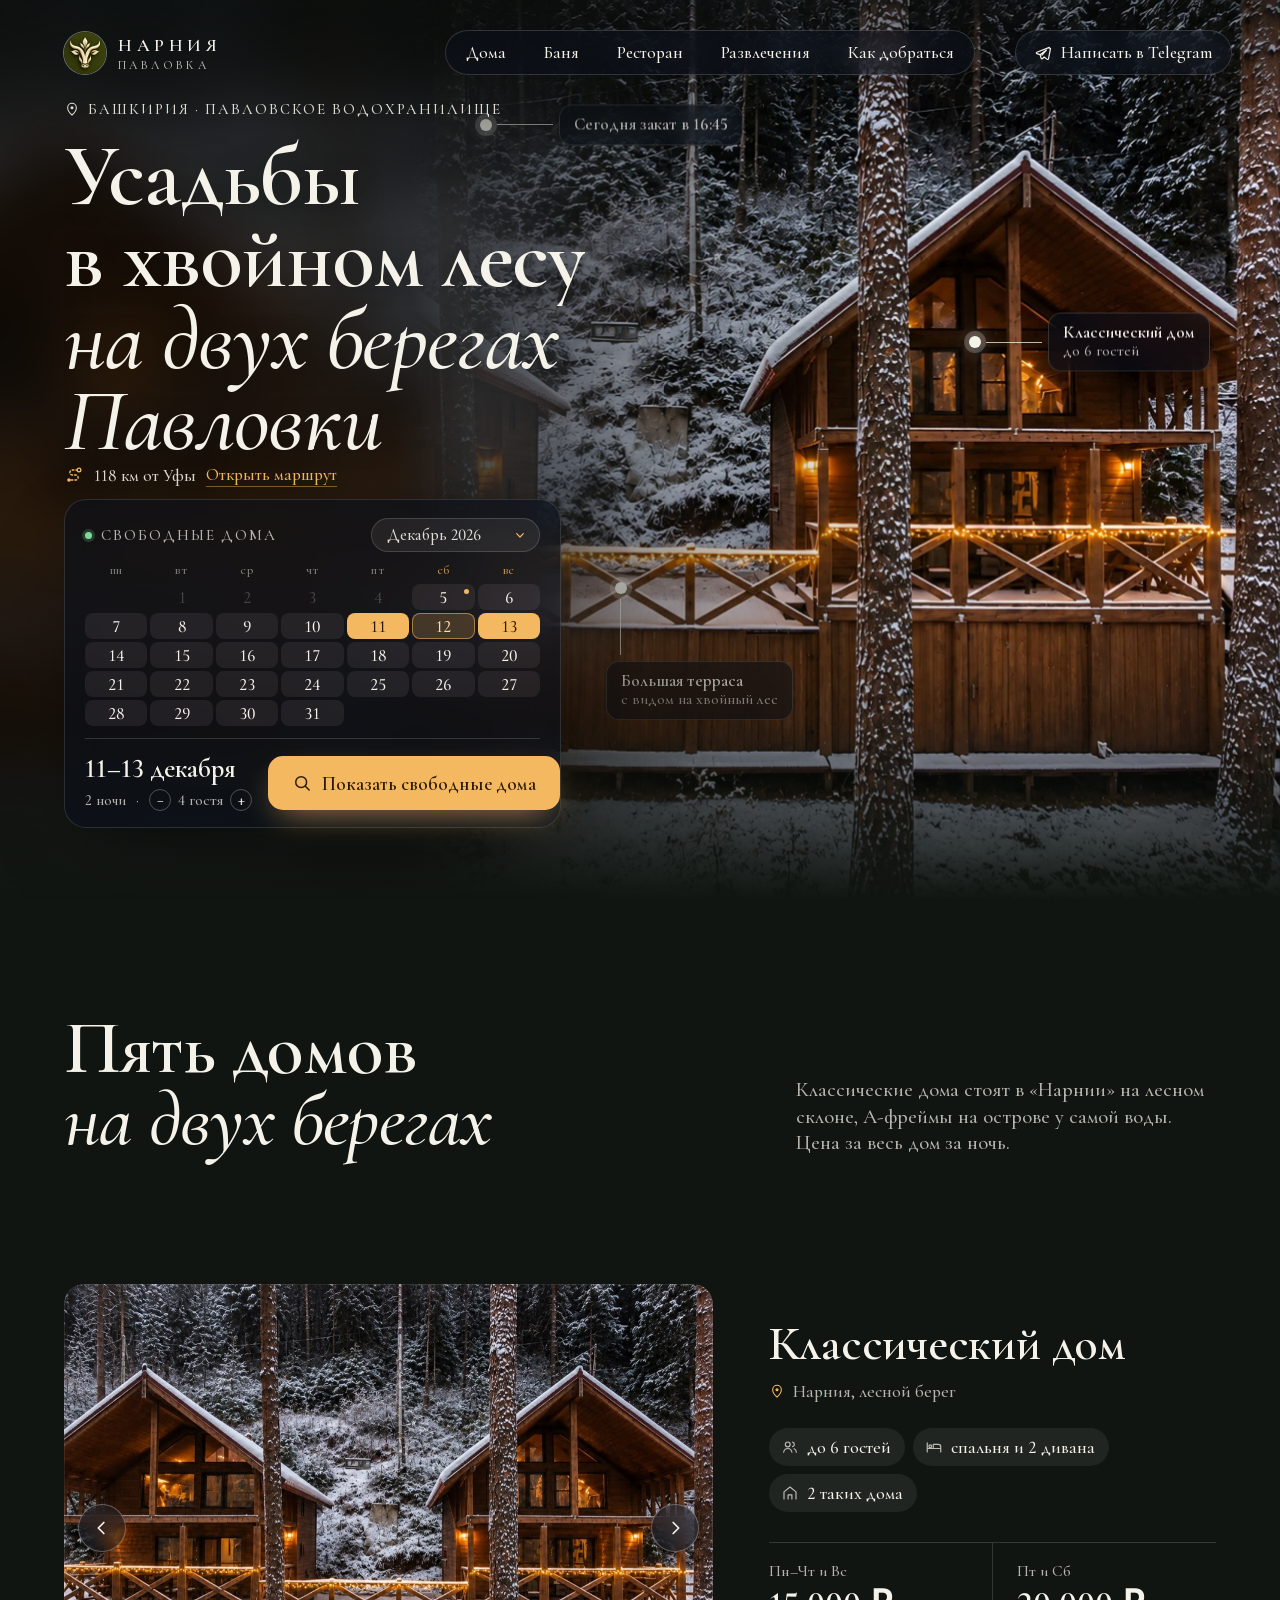
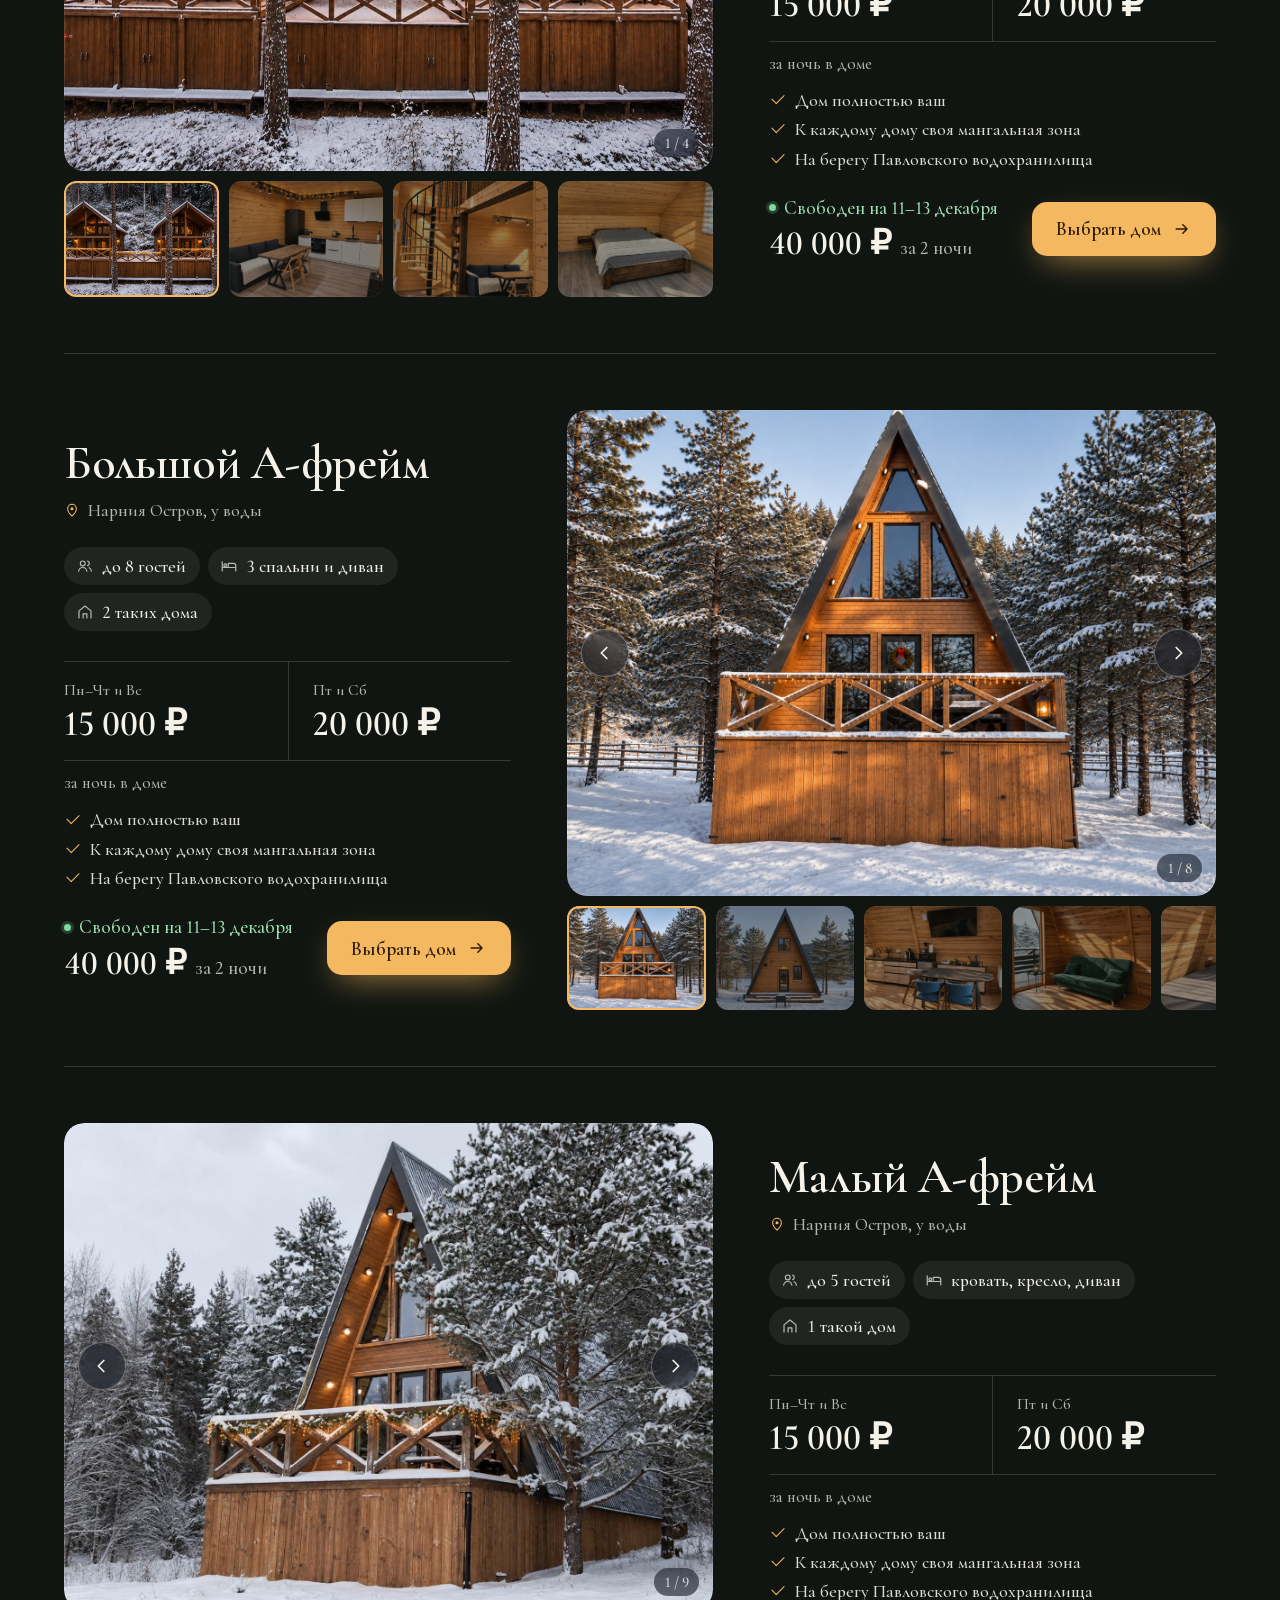
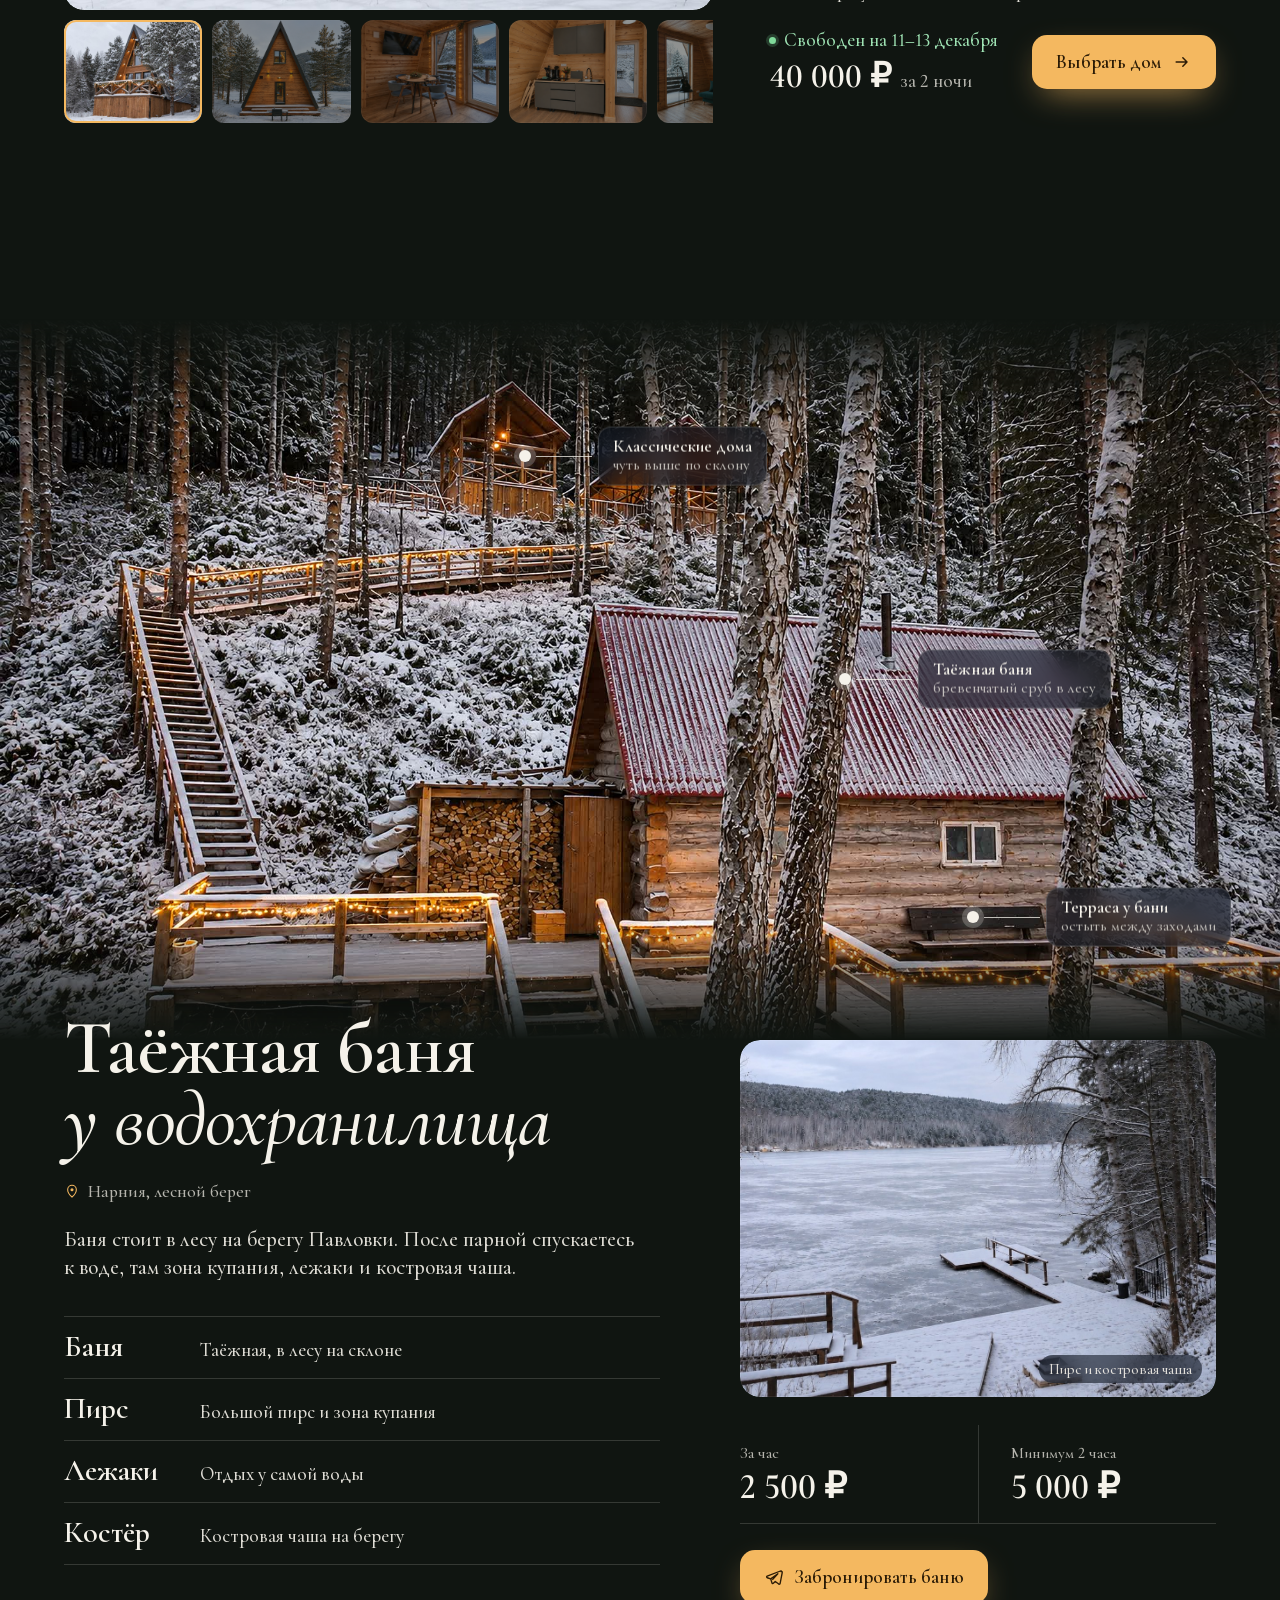
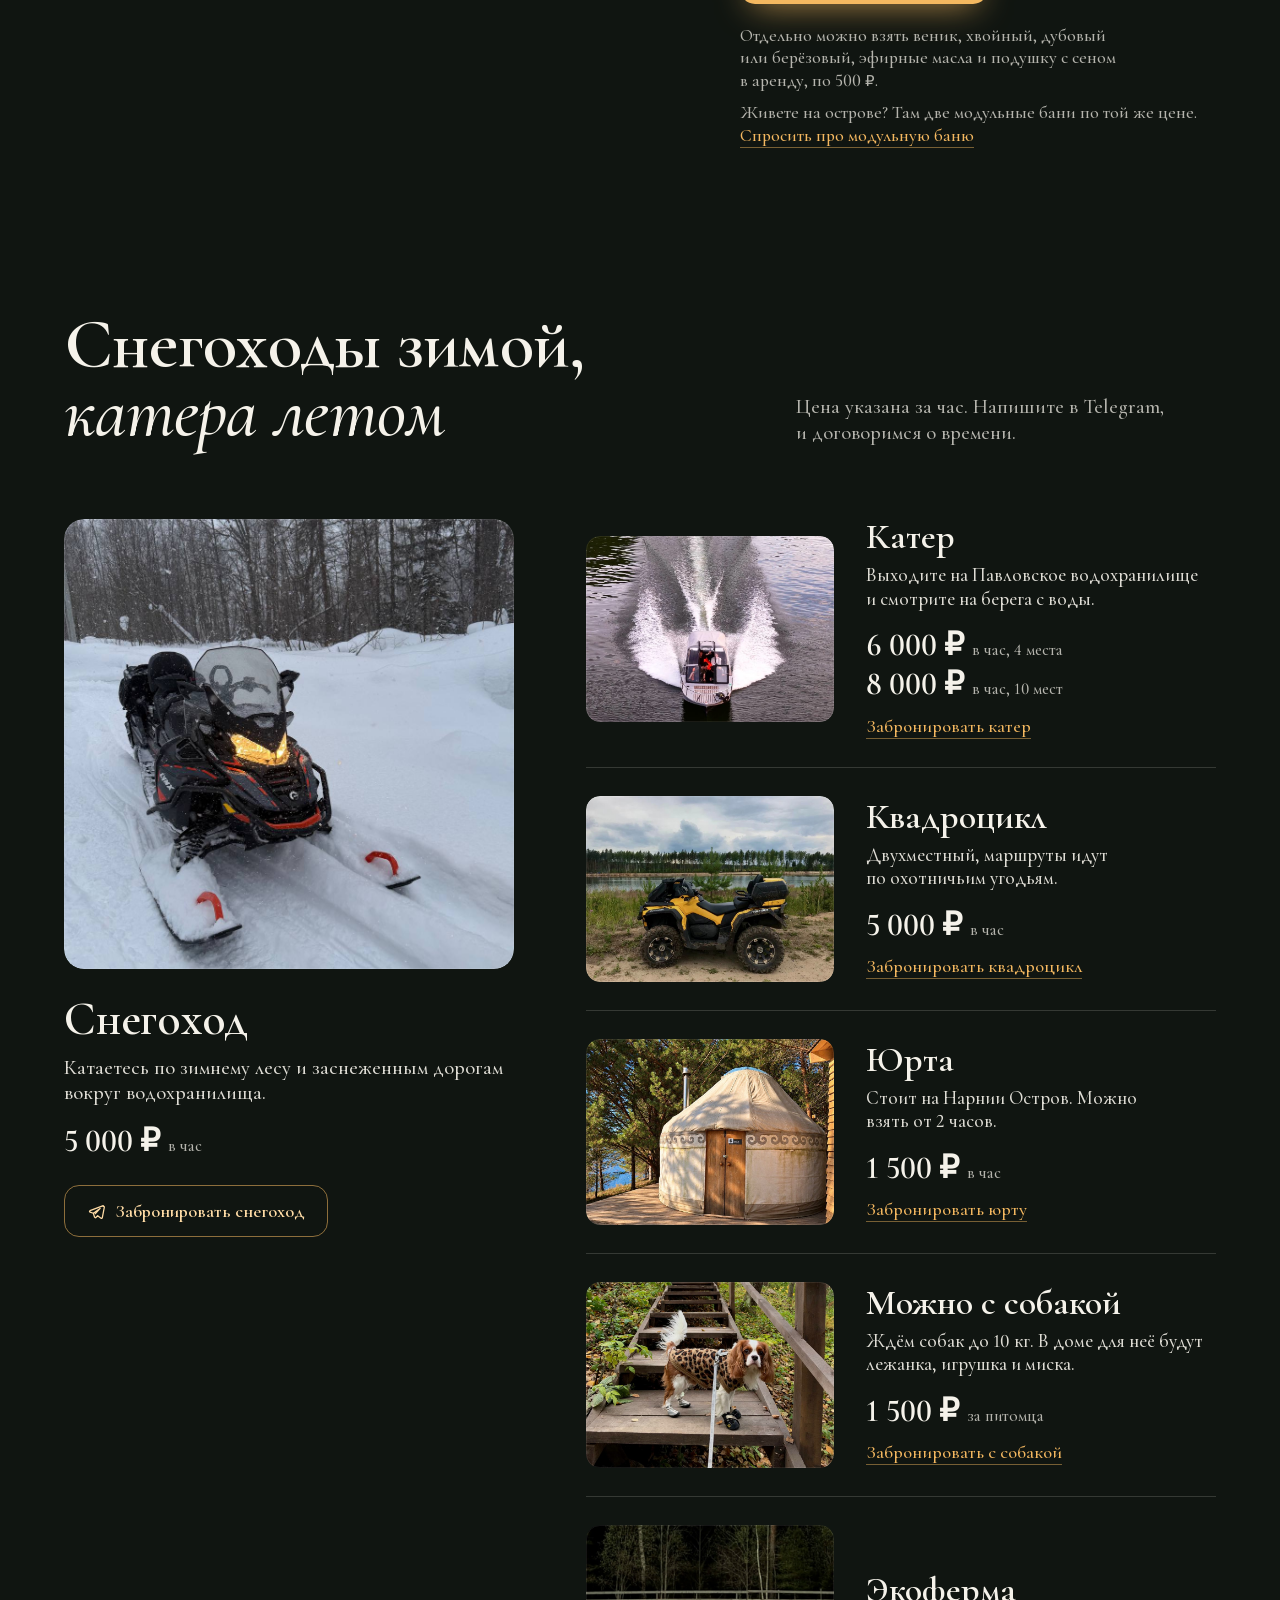
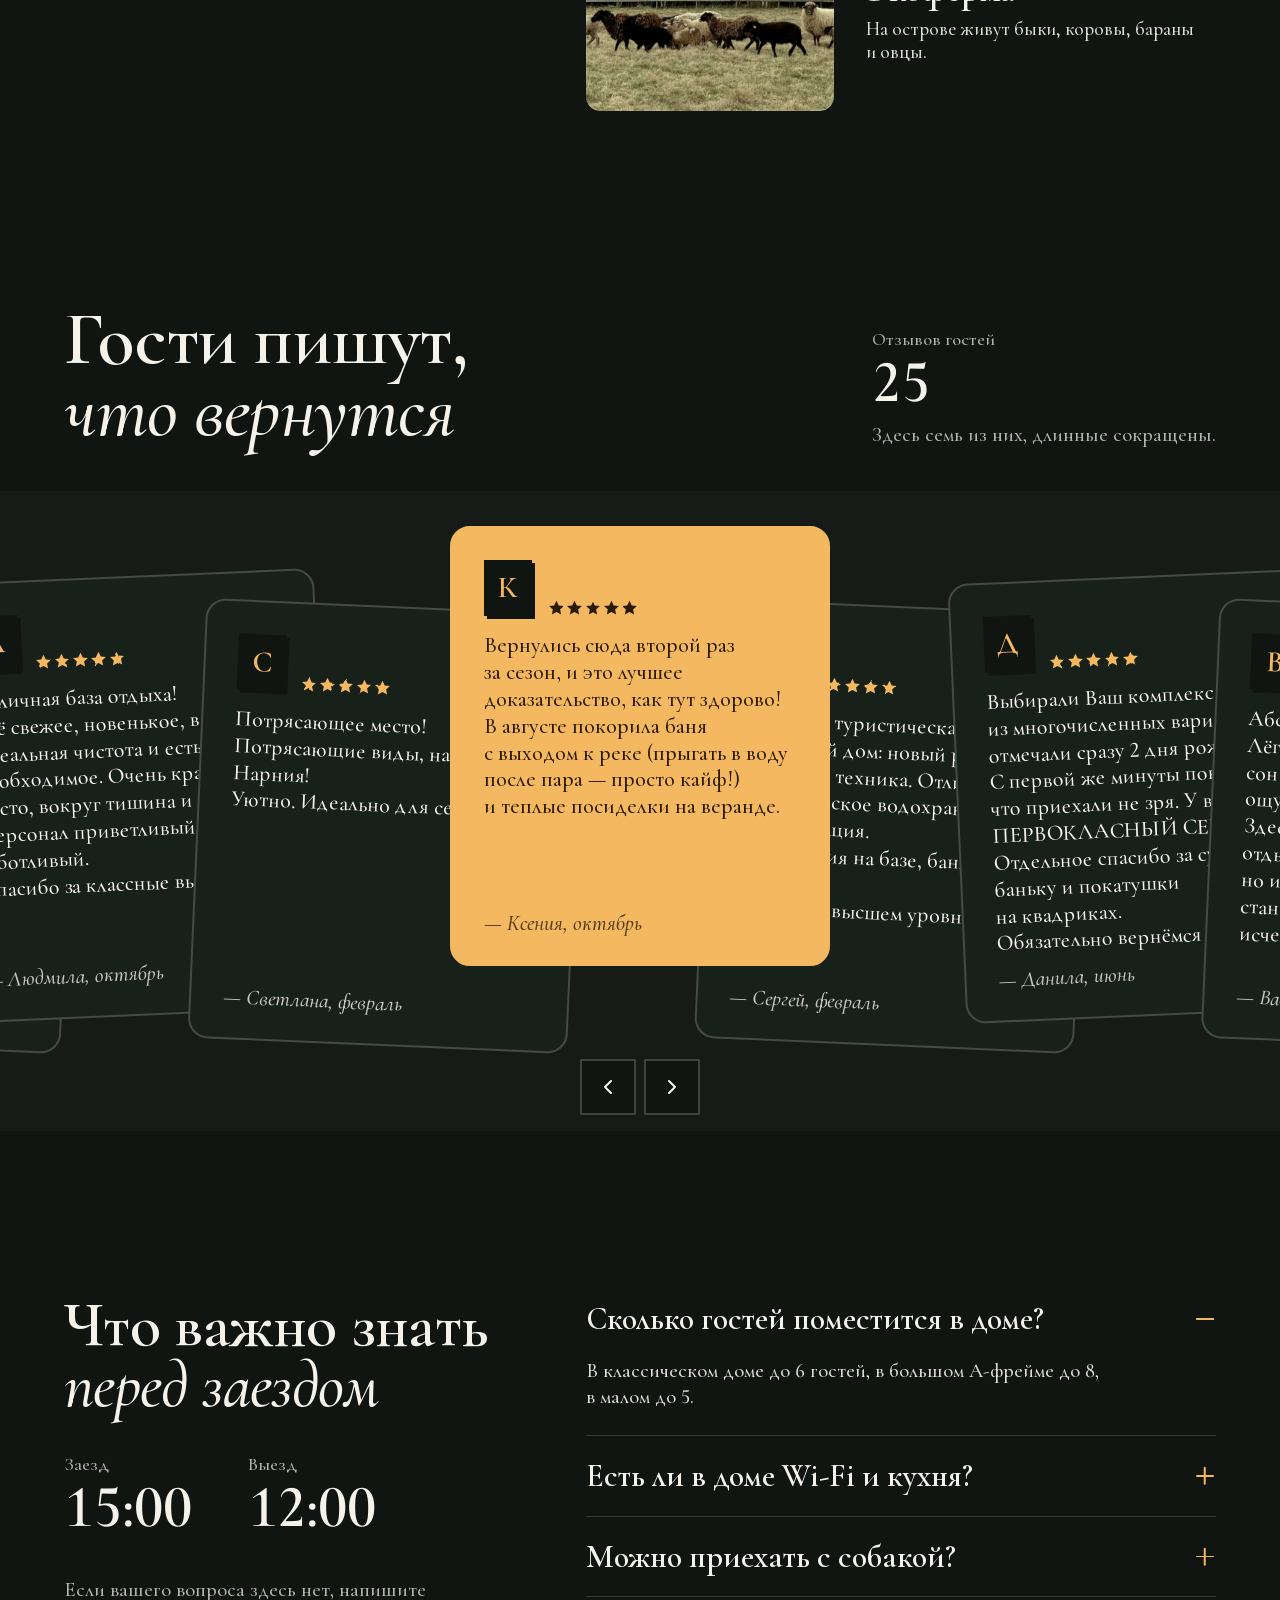
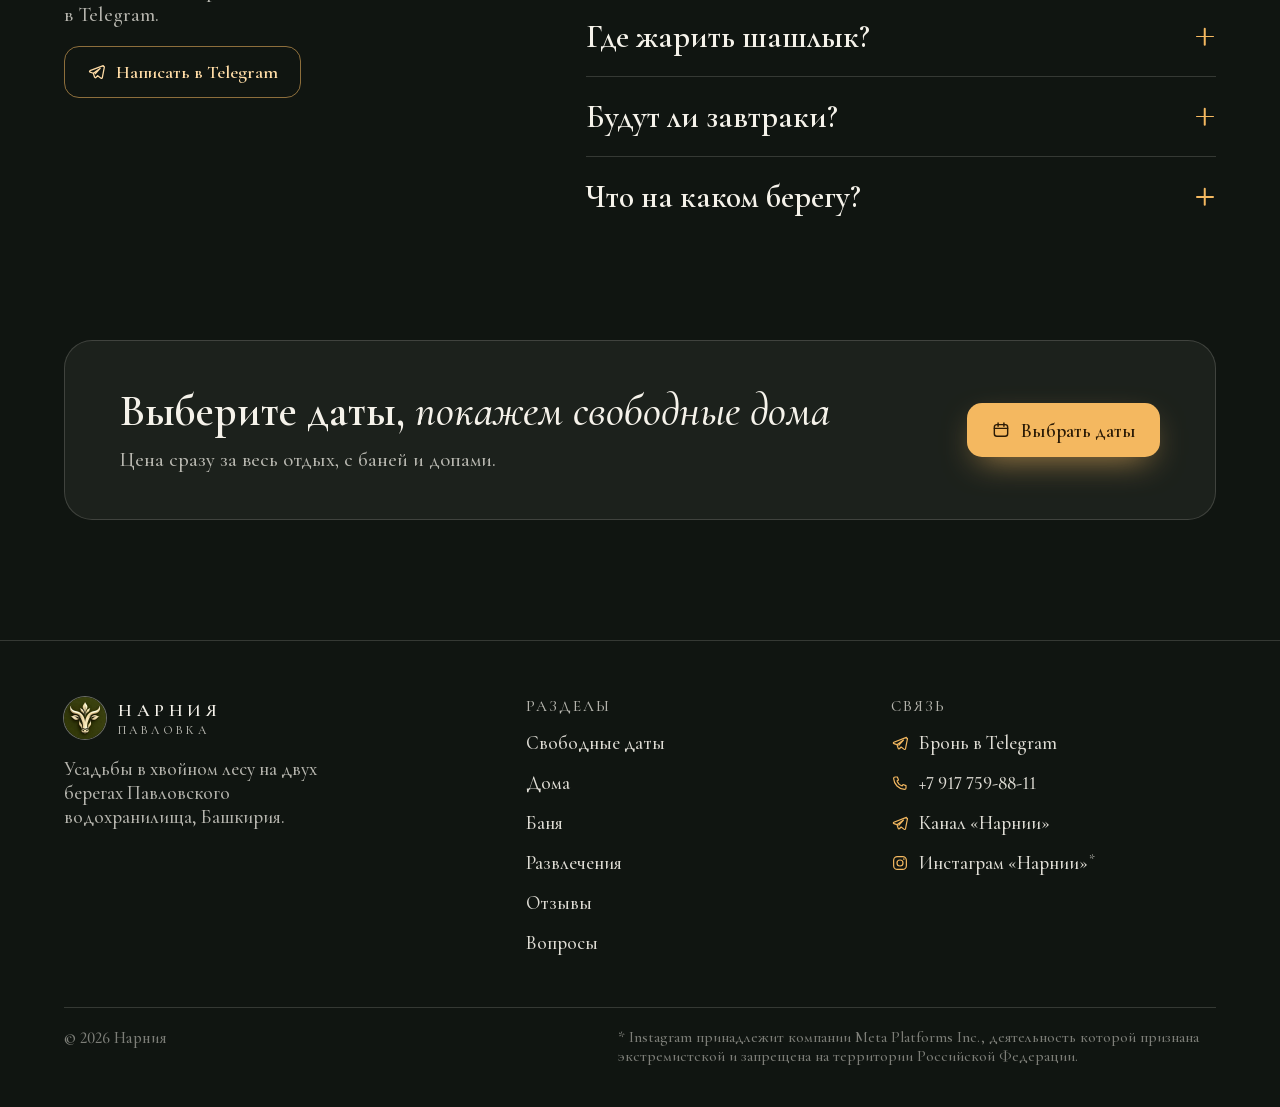
==== index.html @ 30fa071a "Ровная подсветка блока акции со всех сторон Co-Authored-By: Claude Opus 5.5 <noreply@anthropic.com>" ====
<!doctype html>
<html lang="ru">
<head>
<meta charset="utf-8">
<meta name="viewport" content="width=device-width, initial-scale=1, viewport-fit=cover">
<meta name="robots" content="noindex, nofollow">
<meta name="description" content="Нарния, Павловка. Усадьбы в хвойном лесу на двух берегах Павловского водохранилища. Демо сайта.">
<style>:root{padding-top:env(safe-area-inset-top,0px);padding-bottom:env(safe-area-inset-bottom,0px)}body{margin:0}img{max-width:100%}[hidden]{display:none!important}</style>
<script>
// Высота первого экрана до первой отрисовки, чтобы фото не меняло размер при загрузке (21 ноя)
(function () { var h = innerHeight, r = document.documentElement; r.style.setProperty('--hero-h', h + 'px'); r.classList.toggle('hero-short', h <= 740); r.classList.toggle('hero-low', h <= 620); })();
</script>
<link rel="icon" type="image/png" href="favicon.png">
<link rel="apple-touch-icon" href="apple-touch-icon.png">
<!-- Шрифт первого экрана грузится сразу, а текст ждет его, а не показывается сначала другим шрифтом: иначе надпись «Нарния» и заголовок прыгают (21 ноя) -->
<link rel="preload" href="fonts/cormorant-cyrillic-600.woff2" as="font" type="font/woff2" crossorigin>
<link rel="preload" href="fonts/cormorant-cyrillic-500.woff2" as="font" type="font/woff2" crossorigin>
<link rel="preload" href="fonts/cormorant-cyrillic-500-italic.woff2" as="font" type="font/woff2" crossorigin>
<link rel="stylesheet" href="fonts/cormorant.css">
<title>Нарния · Павловка</title>

<style>
  :root {
    --sky-1: #6b9edf;
    --sky-2: #7fb0ea;
    --dusk: #3f5f63;
    --night: #18201a;
    --night-2: #101511;
    --snow: #f5f2ea;
    --snow-90: rgba(245, 242, 234, .9);
    --snow-70: rgba(245, 242, 234, .72);
    --snow-45: rgba(245, 242, 234, .48);
    --hair: rgba(245, 242, 234, .16);
    --glass: rgba(9, 16, 29, .56);
    --amber: #f4b860;
    --amber-ink: #2b1b06;
    --serif: "Cormorant Garamond", "Times New Roman", serif;
    --sans: "Cormorant Garamond", "Times New Roman", serif;
    --pad: 64px;
    color-scheme: dark;
  }
  * { box-sizing: border-box; }
  body { background: var(--night-2); color: var(--snow); font-family: var(--sans); font-weight: 500; font-size-adjust: .46; font-variant-numeric: lining-nums; -webkit-font-smoothing: antialiased; }
  /* крупные заголовки и цены без подстройки, мелкий текст выравнен по высоте строчных */
  .title, .h2, .info h3, .ban-list dt, .price dd, .sel b { font-size-adjust: none; }
  a { color: inherit; text-decoration: none; }
  button { font: inherit; color: inherit; background: none; border: 0; cursor: pointer; }
  svg { display: block; }

  /* ---------- каркас первого экрана ---------- */
  .hero {
    position: relative;
    height: 100vh;
    min-height: 780px;
    overflow: hidden;
    display: flex;
    flex-direction: column;
    padding: 138px 0 44px var(--pad);
    background: var(--night-2);
    isolation: isolate;
  }
  /* фон: тот же снимок, размытый; резкое фото справа плавно в него переходит */
  .hero::before { content: ""; position: absolute; inset: -80px; z-index: -2; background: url(house-blur.jpg) 60% 40% / cover; filter: blur(34px) brightness(.62) saturate(1.1); }
  .hero::after { content: ""; position: absolute; inset: 0; z-index: -1; pointer-events: none; background: linear-gradient(180deg, rgba(8, 12, 10, .55) 0, rgba(8, 12, 10, 0) 130px), linear-gradient(90deg, rgba(8, 12, 10, .5) 0, rgba(8, 12, 10, .32) 50%, rgba(8, 12, 10, 0) 74%), linear-gradient(0deg, rgba(8, 12, 10, .45) 0, rgba(8, 12, 10, 0) 35%); }

  /* фото справа: небо снимка продолжается в фон страницы */
  .media { position: absolute; top: 0; right: 0; height: 100%; width: 68%; z-index: -1; }
  .photo {
    position: absolute; inset: 0; overflow: hidden;
    -webkit-mask-image: linear-gradient(90deg, transparent 0, rgba(0,0,0,.45) 14%, rgba(0,0,0,.85) 26%, #000 36%);
            mask-image: linear-gradient(90deg, transparent 0, rgba(0,0,0,.45) 14%, rgba(0,0,0,.85) 26%, #000 36%);
  }
  .photo img { width: 100%; height: 100%; object-fit: cover; object-position: 74% 50%; display: block; }
  .tw { position: absolute; width: 7px; height: 7px; margin: -3.5px; border-radius: 50%; background: radial-gradient(#fff4d6 0 30%, rgba(255, 196, 110, 0) 72%); box-shadow: 0 0 12px 3px rgba(255, 190, 95, .5); opacity: 0; display: none; }
  .moon-glow { position: absolute; left: 33.8%; top: 15.6%; width: 220px; height: 220px; margin: -110px; border-radius: 50%; background: radial-gradient(rgba(255, 250, 230, .28), rgba(255, 250, 230, 0) 62%); pointer-events: none; }

  /* ---------- навигация ---------- */
  .nav { position: absolute; z-index: 5; top: 0; left: 0; right: 0; display: flex; align-items: center; gap: 40px; padding: 30px 48px 0 var(--pad); }
  .brand { display: flex; align-items: center; gap: 12px; }
  .brand img { width: 42px; height: 42px; border-radius: 50%; display: block; box-shadow: 0 0 0 1px rgba(245, 242, 234, .4); }
  .brand b { display: block; font-weight: 600; font-size: 15px; letter-spacing: .3em; }
  .brand small { display: block; font-size: 10px; letter-spacing: .34em; color: var(--snow-70); margin-top: 2px; }
  .links { display: flex; gap: 30px; margin-left: auto; font-size: 14.5px; font-weight: 500; color: var(--snow); text-shadow: 0 1px 10px rgba(0, 0, 0, .55); }
  .nav-cta { display: inline-flex; align-items: center; gap: 9px; padding: 11px 18px; border-radius: 999px; border: 1px solid rgba(245, 242, 234, .42); background: rgba(9, 16, 29, .18); backdrop-filter: blur(10px); font-size: 14.5px; font-weight: 500; }
  .nav-cta svg { width: 18px; height: 18px; }
  /* при наведении кнопка загорается фирменным горчичным */
  .nav-cta { transition: background-color .2s ease-out, border-color .2s ease-out, color .2s ease-out, box-shadow .2s ease-out; }
  .nav-cta:hover, .nav-cta:focus-visible { background: rgba(244, 184, 96, .3); border-color: rgba(244, 184, 96, .75); color: #ffe3b8; box-shadow: 0 10px 30px -12px rgba(244, 184, 96, .55); }
  /* на ПК обводка и фон как у плашки меню слева */
  @media (min-width: 900px) { .nav-cta { border-color: rgba(245, 242, 234, .16); background: rgba(9, 16, 29, .46); -webkit-backdrop-filter: blur(14px) saturate(1.2); backdrop-filter: blur(14px) saturate(1.2); } }
  .menu { display: none; }

  /* ---------- текст ---------- */
  .intro { position: relative; z-index: 3; width: min(640px, 50vw); }
  .eyebrow { display: flex; align-items: center; gap: 8px; margin: 0 0 18px; font-size: 12.5px; font-weight: 500; letter-spacing: .16em; text-transform: uppercase; color: var(--snow-90); }
  .eyebrow svg { width: 16px; height: 16px; }
  .title { margin: 0; font-family: var(--serif); font-weight: 600; font-size: 88px; line-height: .93; letter-spacing: -.012em; text-shadow: 0 2px 24px rgba(0, 0, 0, .25); }
  .ln { display: block; overflow: hidden; padding-bottom: .07em; margin-bottom: -.07em; }
  .ln > span { display: block; }
  .ln.it { font-style: italic; font-weight: 500; }
  .lead { margin: 24px 0 0; max-width: 31em; font-size: 18px; line-height: 1.55; color: var(--snow-90); }
  .route { display: inline-flex; align-items: center; gap: 10px; margin-top: 18px; font-size: 14.5px; color: var(--snow-90); }
  .route svg { width: 20px; height: 20px; color: var(--amber); }
  .route span { color: var(--amber); border-bottom: 1px solid rgba(244, 184, 96, .45); padding-bottom: 1px; }

  /* ---------- метки на фото ---------- */
  .pins { position: absolute; inset: 0; z-index: 3; pointer-events: none; }
  .pin { position: absolute; left: calc(var(--x) * 1%); top: calc(var(--y) * 1%); --len: 56px; }
  .pin > i { position: absolute; left: -6px; top: -6px; width: 12px; height: 12px; border-radius: 50%; background: var(--snow); box-shadow: 0 0 0 5px rgba(245, 242, 234, .22), 0 0 18px rgba(255, 255, 255, .55); }
  .pin > i::after { content: ""; position: absolute; inset: -5px; border-radius: 50%; border: 1px solid rgba(245, 242, 234, .7); opacity: 0; }
  .pin--tall { --len: 18.8vh; } /* метка над коньком дома: фото масштабируется по высоте экрана */
  .pin::before { content: ""; position: absolute; background: rgba(245, 242, 234, .75); }
  .pin--right::before { left: 11px; top: -.5px; width: var(--len); height: 1px; }
  .pin--right .tag { left: calc(var(--len) + 17px); top: 0; transform: translateY(-50%); }
  .pin--up::before { left: -.5px; bottom: 11px; width: 1px; height: var(--len); }
  .pin--up .tag { left: -15px; bottom: calc(var(--len) + 17px); }
  .pin--down::before { left: -.5px; top: 11px; width: 1px; height: var(--len); }
  .pin--down .tag { left: -15px; top: calc(var(--len) + 17px); }
  .tag { position: absolute; white-space: nowrap; background: var(--glass); backdrop-filter: blur(12px) saturate(1.3); -webkit-backdrop-filter: blur(12px) saturate(1.3); border: 1px solid var(--hair); border-radius: 13px; padding: 9px 14px 10px; font-size: 13px; line-height: 1.38; }
  .tag b { display: block; font-size: 14.5px; font-weight: 600; }
  .tag span { display: block; color: var(--snow-70); }
  .tag q { display: block; width: 252px; white-space: normal; margin: 5px 0 3px; font-family: var(--serif); font-style: italic; font-size: 18px; line-height: 1.2; color: var(--snow); }

  /* ---------- проверка дат ---------- */
  .book { position: relative; z-index: 4; margin-top: auto; width: 604px; padding: 20px 22px 18px; border-radius: 22px; background: rgba(9, 15, 27, .6); border: 1px solid rgba(245, 242, 234, .13); backdrop-filter: blur(18px) saturate(1.25); -webkit-backdrop-filter: blur(18px) saturate(1.25); box-shadow: 0 30px 80px -30px rgba(0, 0, 0, .65); }
  .book-head { display: flex; align-items: center; justify-content: space-between; margin-bottom: 14px; }
  .book-label { display: flex; align-items: center; gap: 9px; font-size: 12px; font-weight: 500; letter-spacing: .15em; text-transform: uppercase; color: var(--snow-70); }
  .book-label::before { content: ""; width: 7px; height: 7px; border-radius: 50%; background: #7fd99a; box-shadow: 0 0 0 3px rgba(127, 217, 154, .2); }
  .month { display: flex; align-items: center; gap: 8px; font-size: 14px; color: var(--snow-90); }
  .month button { width: 28px; height: 28px; border-radius: 50%; border: 1px solid var(--hair); display: grid; place-items: center; color: var(--snow-70); }
  .month button svg { width: 14px; height: 14px; }
  .month span { min-width: 64px; text-align: center; }
  .days { display: grid; grid-template-columns: repeat(14, 1fr); gap: 4px; }
  .day { position: relative; display: grid; align-content: center; justify-items: center; gap: 3px; height: 58px; border-radius: 12px; background: rgba(245, 242, 234, .07); font-size: 15.5px; font-weight: 500; font-variant-numeric: lining-nums tabular-nums; transition: background .2s; }
  .day .wd { font-size: 11px; font-weight: 400; color: var(--snow-45); }
  .day:hover { background: rgba(245, 242, 234, .14); }
  .day.is-past { opacity: .35; pointer-events: none; }
  .day.is-busy { background: transparent; box-shadow: inset 0 0 0 1px rgba(245, 242, 234, .1); color: rgba(245, 242, 234, .38); pointer-events: none; }
  .day.is-busy .dn { text-decoration: line-through; text-decoration-thickness: 1px; }
  .day.is-in { background: rgba(244, 184, 96, .2); box-shadow: inset 0 0 0 1px rgba(244, 184, 96, .55); color: #ffdca6; }
  .day.is-in .wd { color: rgba(255, 220, 166, .7); }
  .day.is-start, .day.is-end { background: var(--amber); color: var(--amber-ink); }
  .day.is-start .wd, .day.is-end .wd { color: rgba(43, 27, 6, .62); }
  .day.is-today::after { content: ""; position: absolute; top: 7px; right: 7px; width: 5px; height: 5px; border-radius: 50%; background: var(--amber); }
  .book-foot { display: flex; align-items: center; justify-content: space-between; gap: 16px; margin-top: 16px; padding-top: 16px; border-top: 1px solid var(--hair); }
  .sel b { display: block; font-family: var(--serif); font-size: 27px; font-weight: 600; line-height: 1; }
  .sel small { display: flex; align-items: center; gap: 10px; margin-top: 7px; font-size: 13px; color: var(--snow-70); }
  .guests { display: inline-flex; align-items: center; gap: 7px; }
  .guests button { width: 22px; height: 22px; border-radius: 50%; border: 1px solid rgba(245, 242, 234, .28); display: grid; place-items: center; font-size: 14px; line-height: 1; color: var(--snow-90); }
  .guests-m { display: none; }
  .cta { display: inline-flex; align-items: center; gap: 10px; height: 54px; padding: 0 24px; border-radius: 15px; background: var(--amber); color: var(--amber-ink); font-size: 16px; font-weight: 600; white-space: nowrap; box-shadow: 0 12px 34px -12px rgba(244, 184, 96, .75); transition: transform .2s, box-shadow .2s; }
  .cta:hover { transform: translateY(-1px); box-shadow: 0 16px 40px -12px rgba(244, 184, 96, .9); }
  .cta svg { width: 20px; height: 20px; }
  .cta .short { display: none; }
  .hint { margin: 12px 0 0; font-size: 12.5px; color: var(--snow-45); }

  /* ---------- телефон ---------- */
  @media (max-width: 899px) {
    .hero { height: 100svh; min-height: 480px; padding: 82px 0 14px; }
    .hero::after { background: linear-gradient(180deg, rgba(8, 12, 10, .35) 0, rgba(8, 12, 10, .2) 40%, rgba(8, 12, 10, .55) 100%); }
    .nav { padding: 16px 16px 0 20px; gap: 10px; }
    .brand img { width: 36px; height: 36px; }
    .brand b { font-size: 13.5px; }
    .brand small { font-size: 9px; }
    .links { display: none; }
    .nav-cta { margin-left: auto; padding: 0; width: 42px; height: 42px; justify-content: center; }
    .nav-cta span { display: none; }
    .menu { display: grid; place-items: center; width: 42px; height: 42px; border-radius: 50%; border: 1px solid rgba(245, 242, 234, .42); background: rgba(9, 16, 29, .18); }
    .menu svg { width: 18px; height: 18px; }

    .intro { order: 1; width: auto; padding: 0 20px; text-align: center; }
    .eyebrow { justify-content: center; font-size: 10px; letter-spacing: .07em; white-space: nowrap; margin-bottom: 12px; }
    .eyebrow svg { width: 14px; height: 14px; }
    .title { font-size: 46px; line-height: .94; }
    .lead, .route { display: none; }

    .photo img { object-position: 86% 50%; }
    .media { order: 2; position: relative; width: 100%; height: auto; flex: 1 1 0; min-height: 0; margin-top: 14px; z-index: 0; }
    .photo { -webkit-mask-image: linear-gradient(180deg, transparent 0, #000 13%, #000 80%, transparent 100%); mask-image: linear-gradient(180deg, transparent 0, #000 13%, #000 80%, transparent 100%); }
    .moon-glow { width: 150px; height: 150px; margin: -75px; }
    .pin { --len: 28px; left: calc(var(--mx) * 1%); top: calc(var(--my) * 1%); }
    .tag { padding: 7px 11px 8px; font-size: 12px; border-radius: 11px; }
    .tag b { font-size: 13px; }
    .tag span, .tag q { display: none; }
    .pin--up::before { left: auto; right: 11px; bottom: auto; top: -.5px; width: var(--len); height: 1px; }
    .pin--up .tag { left: auto; right: calc(var(--len) + 11px); bottom: auto; top: 0; transform: translateY(-50%); }
    .pin--pool::before { left: 11px; top: -.5px; width: var(--len); height: 1px; }
    .pin--pool .tag { left: calc(var(--len) + 17px); top: 0; transform: translateY(-50%); }

    .book { order: 3; width: auto; margin: -66px 12px 0; padding: 12px; border-radius: 20px; }
    .book-head, .hint { display: none; }
    .days { display: flex; overflow-x: auto; scrollbar-width: none; margin: 0 -12px; padding: 0 12px; scroll-padding: 12px; }
    .days::-webkit-scrollbar { display: none; }
    .day { flex: 0 0 46px; height: 54px; }
    .book-foot { margin-top: 10px; padding-top: 0; border-top: 0; gap: 10px; }
    .sel b { font-size: 21px; }
    .sel small { margin-top: 5px; font-size: 12px; gap: 6px; }
    .guests { display: none; }
    .guests-m { display: inline; }
    .cta { height: 48px; padding: 0 16px; font-size: 15px; border-radius: 13px; gap: 8px; }
    .cta .full { display: none; }
    .cta .short { display: inline; }
  }
  /* узкий телефон: ровно 7 дат, без обрезанных краёв */
  @media (max-width: 480px) {
    .days { margin: 0; padding: 0; scroll-padding: 0; }
    .day { flex: 0 0 calc((100% - 24px) / 7); }
  }
  /* низкий телефон: первый экран плотнее, чтобы подписи не наезжали на текст */
  @media (max-width: 899px) and (max-height: 740px) {
    .hero { padding-top: 66px; }
    .nav { padding-top: 12px; }
    .eyebrow { margin-bottom: 8px; font-size: 9.5px; letter-spacing: .05em; }
    .title { font-size: 36px; }
    .media { margin-top: 10px; }
    .book { margin-top: -44px; }
  }

  /* ---------- движение (только если человек не просил его убрать) ---------- */
  @media (prefers-reduced-motion: no-preference) {
    @keyframes rise { from { transform: translateY(108%); } }
    @keyframes settle { from { transform: scale(1.08); } }
    @keyframes fade-up { from { opacity: 0; transform: translateY(14px); } }
    @keyframes fade { from { opacity: 0; } }
    @keyframes pulse { 0% { opacity: .9; transform: scale(1); } 100% { opacity: 0; transform: scale(2.6); } }
    @keyframes twinkle { 0%, 100% { opacity: .15; } 50% { opacity: .95; } }
    @keyframes breathe { 0%, 100% { opacity: .65; transform: scale(.94); } 50% { opacity: 1; transform: scale(1.06); } }

    .photo img { animation: settle 3.2s cubic-bezier(.2, .7, .1, 1) both; }
    .ln > span { animation: rise 1.15s cubic-bezier(.2, .75, .1, 1) both; }
    .ln:nth-child(1) > span { animation-delay: .15s; }
    .ln:nth-child(2) > span { animation-delay: .27s; }
    .ln:nth-child(3) > span { animation-delay: .39s; }
    .eyebrow, .lead, .route { animation: fade-up .9s .55s cubic-bezier(.2, .7, .1, 1) both; }
    /* Плашки с размытием (календарь, подписи меток) появляются без прозрачности: при opacity браузер
       не рисует размытие, и плашка сначала прозрачная, а потом резко мутнеет (21 ноя). Вместо этого раскрываются. */
    @keyframes reveal-up { from { clip-path: inset(100% 0 0 0); transform: translateY(14px); } to { clip-path: inset(-80px); transform: none; } }
    @keyframes reveal-x { from { clip-path: inset(0 100% 0 0); } to { clip-path: inset(-30px); } }
    @keyframes reveal-xl { from { clip-path: inset(0 0 0 100%); } to { clip-path: inset(-30px); } }
    .book { animation: reveal-up 1s .7s cubic-bezier(.2, .7, .1, 1) both; }
    .day { animation: fade-up .6s calc(.9s + var(--i) * 35ms) cubic-bezier(.2, .7, .1, 1) both; }
    .pin:nth-child(1) { --pd: 1.3s; }
    .pin:nth-child(2) { --pd: 1.55s; }
    .pin:nth-child(3) { --pd: 1.8s; }
    .pin > i, .pin::before { animation: fade .8s var(--pd, 0s) both; }
    .pin .tag { animation: reveal-x .8s var(--pd, 0s) cubic-bezier(.2, .7, .1, 1) both; }
    @media (max-width: 899px) { .hero .pin--mleft .tag { animation-name: reveal-xl; } }
    .pin > i::after { animation: pulse 2.4s 2s ease-out infinite; }
    .tw { display: block; animation: twinkle var(--d) var(--delay) ease-in-out infinite; }
    .moon-glow { animation: breathe 6s ease-in-out infinite; }
    html { scroll-behavior: smooth; }
  }

  ::selection { background: rgba(244, 184, 96, .85); color: var(--amber-ink); }
  :focus-visible { outline: 2px solid var(--amber); outline-offset: 3px; border-radius: 6px; }

  /* ---------- все дома ---------- */
  .homes { position: relative; padding: 128px var(--pad) 140px; background: var(--night-2); }
  .homes-head { display: grid; grid-template-columns: minmax(0, 1fr) minmax(0, 420px); align-items: end; gap: 32px; max-width: 1312px; margin: 0 auto 72px; }
  .h2 { margin: 0; font-family: var(--serif); font-weight: 600; font-size: 76px; line-height: .95; letter-spacing: -.01em; text-wrap: balance; }
  .h2 em { font-weight: 500; }
  .homes-head p { margin: 0; font-size: 17px; line-height: 1.55; color: var(--snow-70); text-wrap: pretty; }

  .home { display: grid; grid-template-columns: minmax(0, 1.45fr) minmax(0, 1fr); gap: 56px; align-items: center; max-width: 1312px; margin: 0 auto; padding: 56px 0; border-top: 1px solid var(--hair); }
  .home:nth-of-type(even) { grid-template-columns: minmax(0, 1fr) minmax(0, 1.45fr); }
  .home:nth-of-type(even) .gal { order: 2; }
  .home + .home { margin-top: 0; }

  .gal { display: grid; gap: 10px; min-width: 0; }
  .gal-main { position: relative; aspect-ratio: 4 / 3; border-radius: 20px; overflow: hidden; background: var(--night); }
  /* стрелки листания на большом фото */
  .gal-arrow { position: absolute; top: 50%; z-index: 2; display: grid; place-items: center; width: 48px; height: 48px; margin-top: -24px; padding: 0; border: 1px solid rgba(245, 242, 234, .3); border-radius: 50%; background: rgba(9, 16, 29, .45); -webkit-backdrop-filter: blur(10px); backdrop-filter: blur(10px); color: var(--snow); cursor: pointer; transition: background-color .2s ease-out, transform .2s ease-out; }
  .gal-arrow svg { width: 22px; height: 22px; }
  .gal-prev { left: 14px; }
  .gal-prev svg { transform: rotate(180deg); }
  .gal-next { right: 14px; }
  .gal-arrow:hover { background: rgba(9, 16, 29, .7); }
  .gal-arrow:active { transform: scale(.94); }
  .gal-arrow:focus-visible { outline: 2px solid var(--amber); outline-offset: 2px; }
  @media (max-width: 899px) { .gal-arrow { width: 44px; height: 44px; margin-top: -22px; } .gal-prev { left: 10px; } .gal-next { right: 10px; } }
  .gal-main img { position: absolute; inset: 0; width: 100%; height: 100%; object-fit: cover; outline: 1px solid rgba(255, 255, 255, .08); outline-offset: -1px; border-radius: inherit; transition: opacity .45s cubic-bezier(.2, .7, .1, 1), filter .45s cubic-bezier(.2, .7, .1, 1); }
  .gal-main img.is-out { opacity: 0; filter: blur(6px); }
  .gal-count { position: absolute; right: 14px; bottom: 14px; padding: 5px 10px; border-radius: 999px; background: var(--glass); backdrop-filter: blur(10px); -webkit-backdrop-filter: blur(10px); font-size: 12.5px; font-variant-numeric: lining-nums tabular-nums; color: var(--snow-90); }
  .gal-thumbs { display: grid; grid-template-columns: repeat(4, minmax(0, 1fr)); gap: 10px; }
  /* Больше 4 фото: миниатюры в одну ленту, видно 4, остальные листаются */
  .gal-thumbs { grid-template-columns: none; grid-auto-flow: column; grid-auto-columns: calc((100% - 30px) / 4); overflow-x: auto; overscroll-behavior-x: contain; scroll-snap-type: x mandatory; scrollbar-width: none; }
  .gal-thumbs::-webkit-scrollbar { display: none; }
  .gal-thumbs .thumb { scroll-snap-align: start; }
  /* Пятая миниатюра выглядывает краем, чтобы было видно, что лента листается */
  .gal-thumbs:has(.thumb:nth-child(5)) { grid-auto-columns: calc((100% - 40px) / 4.4); }
  .thumb { position: relative; display: block; padding: 0; border: 0; background: none; cursor: pointer; aspect-ratio: 4 / 3; border-radius: 12px; overflow: hidden; opacity: .55; transition: opacity .2s ease-out; }
  .thumb img { width: 100%; height: 100%; object-fit: cover; display: block; }
  .thumb::after { content: ""; position: absolute; inset: 0; border-radius: inherit; box-shadow: inset 0 0 0 1px rgba(255, 255, 255, .08); transition: box-shadow .2s ease-out; }
  .thumb:hover { opacity: .85; }
  .thumb[aria-current="true"] { opacity: 1; }
  .thumb[aria-current="true"]::after { box-shadow: inset 0 0 0 2px var(--amber); }

  .info { min-width: 0; }
  .info h3 { margin: 0; font-family: var(--serif); font-weight: 600; font-size: 48px; line-height: 1; letter-spacing: -.005em; }
  .place { display: flex; align-items: center; gap: 8px; margin: 12px 0 0; font-size: 15px; color: var(--snow-70); }
  .place svg { width: 16px; height: 16px; color: var(--amber); flex: none; }
  .facts { display: flex; flex-wrap: wrap; gap: 8px; margin: 26px 0 0; padding: 0; list-style: none; }
  .facts li { display: inline-flex; align-items: center; gap: 8px; padding: 8px 14px 8px 12px; border-radius: 999px; background: rgba(245, 242, 234, .07); font-size: 15px; font-variant-numeric: lining-nums tabular-nums; }
  .facts svg { width: 18px; height: 18px; color: var(--snow-70); }
  .price { display: grid; grid-template-columns: repeat(2, minmax(0, 1fr)); margin: 30px 0 0; border-top: 1px solid var(--hair); border-bottom: 1px solid var(--hair); }
  .price div { padding: 18px 0; }
  .price div + div { padding-left: 24px; border-left: 1px solid var(--hair); }
  .price dt { font-size: 13.5px; color: var(--snow-70); }
  .price dd { margin: 6px 0 0; font-family: var(--serif); font-weight: 600; font-size: 36px; line-height: 1; }
  .price-note { margin: 12px 0 0; font-size: 13.5px; color: var(--snow-45); }
  .pick { display: inline-flex; align-items: center; gap: 10px; margin-top: 28px; height: 52px; padding: 0 22px; border-radius: 15px; border: 1px solid rgba(244, 184, 96, .55); color: #ffdca6; font-size: 15.5px; font-weight: 600; transition: background-color .2s ease-out, border-color .2s ease-out, transform .15s ease-out; }
  .pick svg { width: 19px; height: 19px; }
  .pick:hover { background: rgba(244, 184, 96, .12); border-color: var(--amber); }
  .pick:active { transform: scale(.97); }

  @media (max-width: 1180px) {
    .home { grid-template-columns: minmax(0, 1.2fr) minmax(0, 1fr); gap: 40px; }
    .home:nth-of-type(even) { grid-template-columns: minmax(0, 1fr) minmax(0, 1.2fr); }
    .info h3 { font-size: 40px; }
  }
  @media (max-width: 899px) {
    .homes { padding: 76px 16px 88px; }
    .homes-head { grid-template-columns: minmax(0, 1fr); gap: 14px; margin-bottom: 36px; padding: 0 4px; }
    .h2 { font-size: 50px; }
    .homes-head p { font-size: 15.5px; }
    .home, .home:nth-of-type(even) { grid-template-columns: minmax(0, 1fr); gap: 22px; padding: 30px 0 38px; }
    .home:nth-of-type(even) .gal { order: 0; }
    .gal { gap: 8px; }
    .gal-main { border-radius: 16px; }
    .gal-thumbs { gap: 8px; grid-auto-columns: calc((100% - 24px) / 4); }
    .gal-thumbs:has(.thumb:nth-child(5)) { grid-auto-columns: calc((100% - 32px) / 4.4); }
    .thumb { border-radius: 10px; }
    .info { padding: 0 4px; }
    .info h3 { font-size: 36px; }
    .place { margin-top: 8px; font-size: 14px; }
    .facts { margin-top: 18px; }
    .facts li { font-size: 14px; padding: 7px 12px 7px 10px; }
    .price { margin-top: 22px; }
    .price div { padding: 14px 0; }
    .price div + div { padding-left: 18px; }
    .price dd { font-size: 30px; }
    .pick { display: flex; justify-content: center; width: 100%; margin-top: 22px; }
  }
  /* ---------- баня и чан ---------- */
  .banya { --g: 64px; position: relative; padding-bottom: 140px; background: var(--night-2); }
  .ban-stage { position: relative; aspect-ratio: 1672 / 941; }
  .ban-photo { position: absolute; inset: 0; -webkit-mask-image: linear-gradient(180deg, transparent 0, #000 14%, #000 84%, transparent 100%); mask-image: linear-gradient(180deg, transparent 0, #000 14%, #000 84%, transparent 100%); }
  .ban-photo img { width: 100%; height: 100%; object-fit: cover; object-position: 75% 50%; display: block; }
  /* Пока грузится большое фото, видна размытая мини-копия, а не пустота */
  .ban-photo { background: var(--night) url(banya-taiga-mini.jpg) 75% 50% / cover no-repeat; }
  .ban-photo img { color: transparent; }
  .ban-wrap { position: relative; z-index: 2; width: min(1312px, 100% - var(--g) * 2); margin-inline: auto; }
  .ban-grid { display: grid; grid-template-columns: minmax(0, 1.25fr) minmax(0, 1fr); grid-template-rows: auto 1fr; column-gap: 80px; margin-top: -28px; }
  .ban-grid .h2 em { display: block; }
  .ban-top .place { margin-top: 24px; }
  .ban-top { grid-area: 1 / 1; }
  .ban-bottom { grid-area: 2 / 1; }
  .ban-lead { margin: 24px 0 0; max-width: 34em; font-size: 18px; line-height: 1.55; color: var(--snow-90); text-wrap: pretty; }
  .ban-list { margin: 34px 0 0; border-top: 1px solid var(--hair); }
  .ban-list div { display: grid; grid-template-columns: 120px minmax(0, 1fr); gap: 16px; align-items: baseline; padding: 15px 0 16px; border-bottom: 1px solid var(--hair); }
  .ban-list dt { font-family: var(--serif); font-weight: 600; font-size: 30px; line-height: 1; }
  .ban-list dd { margin: 0; font-size: 16px; line-height: 1.4; color: var(--snow-90); text-wrap: pretty; }
  .ban-side { position: relative; grid-area: 1 / 2 / 3 / 3; margin: 28px 0 0; min-height: 640px; border-radius: 20px; overflow: hidden; background: var(--night); }
  .ban-side img { position: absolute; inset: 0; width: 100%; height: 100%; object-fit: cover; display: block; outline: 1px solid rgba(255, 255, 255, .08); outline-offset: -1px; border-radius: inherit; }
  .ban-book { border-bottom: 1px solid var(--hair); }
  .ban-book .price { grid-template-columns: repeat(2, minmax(0, 1fr)); margin: 0; border: 0; }
  .ban-book .price div + div { padding-left: 32px; }
  .ban-bottom .cta { margin-top: 26px; }
  .ban-bottom .cta:active { transform: scale(.97); }
  .ban-note { margin: 20px 0 0; font-size: 15px; line-height: 1.5; color: var(--snow-70); text-wrap: pretty; }
  .ban-also { margin: 10px 0 0; font-size: 15px; line-height: 1.5; color: var(--snow-70); text-wrap: pretty; }
  .ban-also a { color: var(--amber); border-bottom: 1px solid rgba(244, 184, 96, .45); padding-bottom: 1px; transition: border-color .2s ease-out; }
  .ban-also a:hover { border-color: var(--amber); }
  /* фото пирса 4:3 и не выше бани: фото, цены и кнопка в одном экране (просьба Аделии 21 ноя) */
  .ban-side { grid-area: 1 / 2; align-self: start; min-height: 0; aspect-ratio: 4 / 3; }
  .ban-side img { object-position: 50% 88%; }
  @media (min-width: 900px) { .ban-top { grid-area: 1 / 1 / 3 / 2; } .ban-bottom { grid-area: 2 / 2; margin-top: 28px; } }

  @media (max-width: 1180px) {
    .ban-grid { column-gap: 48px; }
    .ban-book .price div + div { padding-left: 20px; }
  }
  @media (max-width: 899px) {
    .banya { --g: 20px; padding-bottom: 88px; }
    .ban-stage { aspect-ratio: 1 / 1; }
    .banya .pin:nth-child(1) { display: block; }
    .banya .pin:nth-child(3) { display: none; }
    .ban-grid { grid-template-columns: minmax(0, 1fr); grid-template-rows: none; margin-top: -8px; }
    .ban-top, .ban-bottom, .ban-side { grid-area: auto; }
    .ban-top .place { margin-top: 18px; }
    .ban-lead { margin-top: 16px; font-size: 16px; }
    .ban-list { margin-top: 24px; }
    .ban-list div { grid-template-columns: 88px minmax(0, 1fr); gap: 12px; padding: 13px 0 14px; }
    .ban-list dt { font-size: 25px; }
    .ban-list dd { font-size: 15px; }
    .ban-side { margin-top: 26px; min-height: 0; aspect-ratio: 4 / 3; border-radius: 16px; }
    .ban-book .price { grid-template-columns: repeat(2, minmax(0, 1fr)); }
    .ban-book .price div + div { padding-left: 18px; }
    .ban-bottom { margin-top: 10px; }
    .ban-bottom .cta { display: flex; justify-content: center; margin-top: 18px; }
    .ban-note, .ban-also { font-size: 14.5px; }
  }
  /* ---------- развлечения ---------- */
  .fun { padding: 24px var(--pad) 140px; background: var(--night-2); }
  .fun .h2 em { display: block; }
  .fun-grid { display: grid; grid-template-columns: minmax(0, 5fr) minmax(0, 7fr); gap: 72px; align-items: start; max-width: 1312px; margin: 0 auto; }
  .fun-photo { position: relative; margin: 0; overflow: hidden; background: var(--night); }
  .fun-photo img { width: 100%; height: 100%; object-fit: cover; display: block; outline: 1px solid rgba(255, 255, 255, .08); outline-offset: -1px; border-radius: inherit; }
  .fun-main .fun-photo { aspect-ratio: 1 / 1; border-radius: 20px; }
  .fun-main h3 { margin: 26px 0 0; font-family: var(--serif); font-weight: 600; font-size: 48px; line-height: 1; letter-spacing: -.005em; }
  .fun-main p { margin: 12px 0 0; max-width: 30em; font-size: 17px; line-height: 1.5; color: var(--snow-90); text-wrap: pretty; }
  .fun-prices { display: flex; flex-wrap: wrap; gap: 6px 32px; margin: 18px 0 0; }
  .fun-prices div { display: flex; align-items: baseline; gap: 8px; }
  .fun-prices dt { order: 2; font-size: 14px; color: var(--snow-70); }
  .fun-prices dd { margin: 0; font-family: var(--serif); font-weight: 600; font-size: 32px; line-height: 1.05; font-size-adjust: none; white-space: nowrap; }
  .fun-row { display: grid; grid-template-columns: 248px minmax(0, 1fr); gap: 32px; align-items: center; padding: 28px 0; border-top: 1px solid var(--hair); }
  .fun-row:first-child { border-top: 0; padding-top: 0; }
  .fun-row .fun-photo { aspect-ratio: 4 / 3; border-radius: 14px; }
  .fun-row h3 { margin: 0; font-family: var(--serif); font-weight: 600; font-size: 36px; line-height: 1.02; font-size-adjust: none; }
  .fun-row p { margin: 8px 0 0; font-size: 16px; line-height: 1.45; color: var(--snow-90); text-wrap: pretty; }
  .fun-link { display: inline-block; margin-top: 14px; padding-bottom: 1px; font-size: 15.5px; color: var(--amber); border-bottom: 1px solid rgba(244, 184, 96, .45); transition: border-color .2s ease-out; }
  .fun-link:hover { border-color: var(--amber); }
  .fun-main h3 { font-size-adjust: none; }

  @media (max-width: 1180px) {
    .fun-grid { gap: 48px; }
    .fun-row { grid-template-columns: 180px minmax(0, 1fr); gap: 24px; }
    .fun-row h3 { font-size: 32px; }
  }
  @media (max-width: 899px) {
    .fun { padding: 8px 16px 88px; }
    .fun .h2 { font-size: 44px; }
    .fun-grid { grid-template-columns: minmax(0, 1fr); gap: 34px; }
    .fun-main { padding: 0; }
    .fun-main .fun-photo { border-radius: 16px; aspect-ratio: 1 / 1; }
    .fun-main h3 { margin: 20px 4px 0; font-size: 36px; }
    .fun-main p { margin: 8px 4px 0; font-size: 15.5px; }
    .fun-main .fun-prices { margin: 14px 4px 0; }
    .fun-prices dd { font-size: 27px; }
    .fun-list { padding: 0 4px; }
    .fun-row { grid-template-columns: 104px minmax(0, 1fr); gap: 16px; align-items: start; padding: 20px 0; }
    .fun-row .fun-photo { aspect-ratio: 1 / 1; border-radius: 12px; }
    .fun-row h3 { font-size: 28px; }
    .fun-row p { margin-top: 5px; font-size: 14.5px; }
    .fun-row .fun-prices { gap: 2px 18px; margin-top: 10px; }
    .fun-link { margin-top: 10px; font-size: 14.5px; }
  }

  /* ---------- отзывы ---------- */
  .rev { padding: 24px 0 140px; background: var(--night-2); }
  .rev-head { display: flex; align-items: flex-end; justify-content: space-between; gap: 48px; padding: 0 var(--pad); }
  .rev .h2 em { display: block; }
  .rev-sum .faq-times { margin: 0; }
  .rev-note { margin: 10px 0 0; font-size: 17px; line-height: 1.5; color: var(--snow-70); }
  .rev-stage { position: relative; height: 640px; margin-top: 44px; overflow: hidden; touch-action: pan-y; background: rgba(245, 242, 234, .025); }
  .rev-card { --w: 380px; position: absolute; left: 50%; top: 50%; width: var(--w); height: 440px; margin: 0; padding: 32px; cursor: pointer; border: 2px solid rgba(245, 242, 234, .2); background: var(--night); color: var(--snow); border-radius: 20px; overflow: hidden; transition-property: transform, background-color, border-color, color; transition-duration: .5s; transition-timing-function: ease-in-out; user-select: none; }
  .rev-card:hover { border-color: rgba(244, 184, 96, .55); }
  .rev-card.is-center { cursor: default; background: var(--amber); border-color: var(--amber); color: var(--amber-ink); }
  .rev-top { display: flex; align-items: flex-end; gap: 16px; margin-bottom: 16px; }
  .rev-stars { display: block; width: 92px; height: 16px; background-color: var(--amber); -webkit-mask: url("data:image/svg+xml,%3Csvg xmlns='http://www.w3.org/2000/svg' viewBox='0 0 18 16'%3E%3Cpath d='M8 .8l2.2 4.6 5 .6-3.7 3.4 1 5L8 11.9l-4.5 2.5 1-5L.8 6l5-.6z'/%3E%3C/svg%3E") left center / 18.4px 16px repeat-x; mask: url("data:image/svg+xml,%3Csvg xmlns='http://www.w3.org/2000/svg' viewBox='0 0 18 16'%3E%3Cpath d='M8 .8l2.2 4.6 5 .6-3.7 3.4 1 5L8 11.9l-4.5 2.5 1-5L.8 6l5-.6z'/%3E%3C/svg%3E") left center / 18.4px 16px repeat-x; }
  .rev-card.is-center .rev-stars { background-color: var(--amber-ink); }
  .rev-ava { position: relative; display: block; flex: none; width: 48px; height: 56px; overflow: hidden; background: var(--night-2); box-shadow: 3px 3px 0 var(--night-2); }
  .rev-ava img { position: absolute; left: 50%; top: 50%; width: 74px; height: 74px; max-width: none; transform: translate(-50%, -50%); }
  .rev-ava--letter { display: flex; align-items: center; justify-content: center; font-family: var(--serif); font-weight: 600; font-size: 30px; line-height: 1; font-size-adjust: none; color: var(--amber); }
  .rev-card blockquote { margin: 0; }
  .rev-card p { margin: 0; font-family: var(--serif); font-weight: 500; font-size: 22px; line-height: 1.22; font-size-adjust: none; text-wrap: pretty; }
  .rev-card figcaption { position: absolute; left: 32px; right: 32px; bottom: 28px; font-size: 18px; font-style: italic; opacity: .8; }
  .rev-ctrl { position: absolute; left: 50%; bottom: 16px; z-index: 20; display: flex; gap: 8px; transform: translateX(-50%); }
  .rev-btn { display: flex; align-items: center; justify-content: center; width: 56px; height: 56px; padding: 0; cursor: pointer; color: var(--snow); background: var(--night-2); border: 2px solid rgba(245, 242, 234, .2); transition-property: background-color, color, border-color, transform; transition-duration: .15s; transition-timing-function: ease-out; }
  .rev-btn:hover { background: var(--amber); border-color: var(--amber); color: var(--amber-ink); }
  .rev-btn:active { transform: scale(.96); }
  .rev-btn:focus-visible { outline: 2px solid var(--amber); outline-offset: 2px; }
  @media (prefers-reduced-motion: reduce) {
    .rev-card, .rev-btn { transition: none; }
  }
  @media (max-width: 899px) {
    .rev { padding: 8px 0 88px; }
    .rev-head { flex-direction: column; align-items: flex-start; gap: 22px; padding: 0 16px; }
    .rev .h2 { font-size: 44px; }
    .rev-stage { margin-top: 28px; }
    .rev-card { border-radius: 16px; }
  }
  @media (max-width: 639px) {
    .rev-stage { height: 630px; }
    .rev-card { --w: min(300px, calc(100vw - 48px)); padding: 24px; }
    .rev-card p { font-size: 19px; }
    .rev-card figcaption { left: 24px; right: 24px; bottom: 22px; font-size: 17px; }
  }

  /* ---------- вопросы ---------- */
  .faq { padding: 24px var(--pad) 140px; background: var(--night-2); }
  .faq .h2 em { display: block; }
  .faq-grid { display: grid; grid-template-columns: minmax(0, 5fr) minmax(0, 7fr); grid-template-rows: auto 1fr; grid-template-areas: "head list" "cta list"; column-gap: 72px; align-items: start; max-width: 1312px; margin: 0 auto; }
  .faq-head { grid-area: head; }
  .faq-list { grid-area: list; }
  .faq-cta { grid-area: cta; margin-top: 40px; }
  .faq-cta p { margin: 0; font-size: 17px; line-height: 1.5; color: var(--snow-70); text-wrap: pretty; }
  .faq-cta .pick { margin-top: 18px; }
  .faq-times { display: flex; gap: 56px; margin: 36px 0 0; }
  .faq-times dt { font-size: 15.5px; color: var(--snow-70); }
  .faq-times dd { margin: 2px 0 0; font-family: var(--serif); font-weight: 600; font-size: 60px; line-height: 1; font-size-adjust: none; font-variant-numeric: lining-nums tabular-nums; }
  .faq-item { border-top: 1px solid var(--hair); }
  .faq-item:first-child { border-top: 0; }
  .faq-item summary { display: flex; align-items: center; justify-content: space-between; gap: 24px; padding: 22px 0; cursor: pointer; list-style: none; border-radius: 6px; }
  .faq-item:first-child summary { padding-top: 6px; }
  .faq-item summary::-webkit-details-marker { display: none; }
  .faq-item summary:focus-visible { outline: 2px solid var(--amber); outline-offset: 4px; }
  .faq-item h3 { margin: 0; font-family: var(--serif); font-weight: 600; font-size: 32px; line-height: 1.1; font-size-adjust: none; text-wrap: balance; transition: color .2s ease-out; }
  .faq-item summary:hover h3 { color: #ffdca6; }
  .faq-plus { position: relative; flex: none; width: 22px; height: 22px; color: var(--amber); }
  .faq-plus::before, .faq-plus::after { content: ""; position: absolute; left: 2px; right: 2px; top: 50%; height: 1.5px; margin-top: -.75px; border-radius: 1px; background: currentColor; transition: transform .22s ease-out; }
  .faq-plus::after { transform: rotate(90deg); }
  .faq-item[open] .faq-plus::after { transform: rotate(0deg); }
  .faq-body { padding: 0 46px 26px 0; }
  .faq-body p { margin: 0; max-width: 36em; font-size: 17px; line-height: 1.5; color: var(--snow-90); text-wrap: pretty; }
  .faq-body p + p { margin-top: 10px; }
  .faq-body b { font-weight: 600; color: var(--snow); }
  .faq-prices { display: grid; grid-template-columns: repeat(2, minmax(0, 1fr)); gap: 6px 32px; max-width: 36em; margin: 14px 0 0; }
  .faq-prices div { display: flex; align-items: baseline; justify-content: space-between; gap: 14px; }
  .faq-prices dt { font-size: 16px; color: var(--snow-70); }
  .faq-prices dd { margin: 0; font-size: 16px; color: var(--snow); white-space: nowrap; font-variant-numeric: lining-nums tabular-nums; }
  @media (prefers-reduced-motion: no-preference) {
    .faq-item { interpolate-size: allow-keywords; }
    .faq-item::details-content { height: 0; overflow: hidden; transition: height .26s ease-out, content-visibility .26s allow-discrete; }
    .faq-item[open]::details-content { height: auto; }
  }
  @media (max-width: 1180px) {
    .faq-grid { column-gap: 48px; }
    .faq-item h3 { font-size: 28px; }
    .faq-prices { grid-template-columns: minmax(0, 1fr); }
  }
  @media (max-width: 899px) {
    .faq { padding: 8px 16px 88px; }
    .faq .h2 { font-size: 44px; }
    .faq-grid { grid-template-columns: minmax(0, 1fr); grid-template-rows: none; grid-template-areas: "head" "list" "cta"; }
    .faq-head { padding: 0 4px; }
    .faq-times { gap: 44px; margin-top: 24px; }
    .faq-times dt { font-size: 14.5px; }
    .faq-times dd { font-size: 50px; }
    .faq-list { margin-top: 24px; padding: 0 4px; }
    .faq-item:first-child { border-top: 1px solid var(--hair); }
    .faq-item:first-child summary, .faq-item summary { padding: 18px 0; }
    .faq-item h3 { font-size: 26px; }
    .faq-body { padding: 0 0 22px; }
    .faq-body p { font-size: 15.5px; }
    .faq-prices dt, .faq-prices dd { font-size: 15px; }
    .faq-cta { margin-top: 28px; padding: 0 4px; }
    .faq-cta p { font-size: 15.5px; }
  }

  /* ---------- календарь: настоящая занятость ---------- */
  .day.is-busy { pointer-events: auto; cursor: default; }
  .day.is-busy:hover { background: transparent; }
  .day.is-end .dn, .day.is-start .dn { text-decoration: none; }
  .day .wd.mon { color: var(--amber); font-weight: 600; }
  .day.is-start .wd.mon, .day.is-end .wd.mon { color: var(--amber-ink); }
  .month button:disabled { opacity: .3; cursor: default; }
  .book-filter { display: flex; align-items: center; justify-content: space-between; gap: 10px; margin: -4px 0 12px; padding: 7px 8px 7px 14px; border-radius: 12px; background: rgba(244, 184, 96, .12); box-shadow: inset 0 0 0 1px rgba(244, 184, 96, .4); font-size: 13.5px; color: #ffdca6; }
  .book-filter b { font-weight: 600; }
  .book-filter button { display: inline-flex; align-items: center; gap: 6px; padding: 5px 10px; border-radius: 999px; font-size: 13px; color: var(--snow-90); background: rgba(245, 242, 234, .08); }
  .book-filter button svg { width: 12px; height: 12px; }
  @media (min-width: 900px) { .day.out { display: none; } }

  /* ---------- свободные дома ---------- */
  .free { padding: 128px var(--pad) 24px; background: var(--night-2); scroll-margin-top: 0; }
  .free-wrap { max-width: 1312px; margin: 0 auto; }
  .free-head { display: grid; grid-template-columns: minmax(0, 1fr) minmax(0, 420px); align-items: end; gap: 32px; margin-bottom: 48px; }
  .free-head .h2 em { display: block; }
  .free-head p { margin: 0; font-size: 17px; line-height: 1.55; color: var(--snow-70); text-wrap: pretty; }
  .free-head .free-meta { color: var(--snow); font-size: 19px; }
  .free-status { display: flex; align-items: center; gap: 8px; margin-top: 10px !important; font-size: 14px !important; color: var(--snow-45) !important; }
  .free-status::before { content: ""; flex: none; width: 7px; height: 7px; border-radius: 50%; background: #7fd99a; box-shadow: 0 0 0 3px rgba(127, 217, 154, .2); }
  .free-status.is-wait::before { background: var(--snow-45); box-shadow: none; }
  .free-status.is-err::before { background: var(--amber); box-shadow: 0 0 0 3px rgba(244, 184, 96, .2); }
  .free-change { color: var(--amber); border-bottom: 1px solid rgba(244, 184, 96, .45); padding-bottom: 1px; white-space: nowrap; transition: border-color .2s ease-out; }
  .free-change:hover { border-color: var(--amber); }

  .free-grid { display: grid; grid-template-columns: minmax(0, 1fr) minmax(0, 404px); gap: 56px; align-items: start; }
  .free-list { display: grid; gap: 12px; margin: 0; padding: 0; border: 0; min-width: 0; }
  .opt { position: relative; display: grid; grid-template-columns: 176px minmax(0, 1fr) auto; gap: 26px; align-items: center; padding: 14px 22px 14px 14px; border-radius: 20px; background: rgba(245, 242, 234, .05); box-shadow: inset 0 0 0 1px var(--hair); cursor: pointer; transition: background-color .2s ease-out, box-shadow .2s ease-out; }
  .opt:hover { background: rgba(245, 242, 234, .08); }
  .opt input { position: absolute; opacity: 0; pointer-events: none; }
  .opt:has(input:checked) { background: rgba(244, 184, 96, .08); box-shadow: inset 0 0 0 1.5px var(--amber); }
  .opt:has(input:focus-visible) { outline: 2px solid var(--amber); outline-offset: 3px; }
  .opt-img { display: block; aspect-ratio: 4 / 3; border-radius: 12px; overflow: hidden; background: var(--night); }
  .opt-img img { width: 100%; height: 100%; object-fit: cover; display: block; outline: 1px solid rgba(255, 255, 255, .08); outline-offset: -1px; border-radius: inherit; }
  .opt-body { display: grid; gap: 6px; min-width: 0; }
  .opt-name { font-family: var(--serif); font-weight: 600; font-size: 32px; line-height: 1; font-size-adjust: none; }
  .opt-place { font-size: 15px; color: var(--snow-70); }
  .opt-state { display: inline-flex; align-items: center; gap: 7px; font-size: 14.5px; color: #9fe3b4; }
  .opt-state::before { content: ""; width: 6px; height: 6px; border-radius: 50%; background: currentColor; }
  .opt-price { display: grid; justify-items: end; gap: 4px; text-align: right; }
  .opt-price b { font-family: var(--serif); font-weight: 600; font-size: 30px; line-height: 1; font-size-adjust: none; white-space: nowrap; }
  .opt-price small { font-size: 13.5px; color: var(--snow-70); white-space: nowrap; }
  .opt-dot { position: absolute; top: 14px; right: 14px; width: 20px; height: 20px; border-radius: 50%; box-shadow: inset 0 0 0 1.5px rgba(245, 242, 234, .35); display: none; }
  .opt.is-off { cursor: default; background: transparent; }
  .opt.is-off .opt-img, .opt.is-off .opt-name, .opt.is-off .opt-place, .opt.is-off .opt-price { opacity: .45; }
  .opt.is-off .opt-state { color: var(--snow-70); }
  .opt.is-off .opt-state::before { background: var(--snow-45); }
  .opt-alt { justify-self: start; margin-top: 2px; padding: 0 0 1px; font-size: 14.5px; color: var(--amber); border-bottom: 1px solid rgba(244, 184, 96, .45); transition: border-color .2s ease-out; }
  .opt-alt:hover { border-color: var(--amber); }
  .opt.is-idle { cursor: default; }
  .opt.is-idle .opt-state { display: none; }

  .extras { margin-top: 56px; }
  .extras h3 { margin: 0; font-family: var(--serif); font-weight: 600; font-size: 40px; line-height: 1; font-size-adjust: none; }
  .extras > p { margin: 10px 0 0; font-size: 16px; line-height: 1.5; color: var(--snow-70); text-wrap: pretty; }
  .ex-rows { margin: 24px 0 0; padding: 0; list-style: none; border-bottom: 1px solid var(--hair); }
  .ex-row { display: grid; grid-template-columns: minmax(0, 1fr) auto; gap: 16px; align-items: center; padding: 14px 0; border-top: 1px solid var(--hair); }
  .ex-row b { display: block; font-size: 18px; font-weight: 600; }
  .ex-row small { display: block; margin-top: 2px; font-size: 14.5px; color: var(--snow-70); }
  .step { display: inline-flex; align-items: center; gap: 4px; }
  .step button { width: 36px; height: 36px; border-radius: 50%; display: grid; place-items: center; box-shadow: inset 0 0 0 1px rgba(245, 242, 234, .28); color: var(--snow-90); font-size: 18px; line-height: 1; transition: background-color .15s ease-out, transform .1s ease-out; }
  .step button:hover { background: rgba(245, 242, 234, .1); }
  .step button:active { transform: scale(.94); }
  .step button:disabled { opacity: .3; cursor: default; }
  .step output { min-width: 64px; text-align: center; font-size: 16px; font-variant-numeric: lining-nums tabular-nums; color: var(--snow-45); }
  .step output.on { color: var(--snow); font-weight: 600; }
  .chips { display: flex; flex-wrap: wrap; gap: 8px; margin-top: 18px; }
  .chip { display: inline-flex; align-items: center; gap: 8px; padding: 9px 15px 9px 12px; border-radius: 999px; box-shadow: inset 0 0 0 1px rgba(245, 242, 234, .24); font-size: 15px; font-variant-numeric: lining-nums tabular-nums; transition: background-color .15s ease-out, box-shadow .15s ease-out; }
  .chip:hover { background: rgba(245, 242, 234, .07); }
  .chip i { width: 16px; height: 16px; border-radius: 5px; box-shadow: inset 0 0 0 1.5px rgba(245, 242, 234, .4); display: grid; place-items: center; }
  .chip span { color: var(--snow-70); white-space: nowrap; }
  .chip[aria-pressed="true"] { background: rgba(244, 184, 96, .12); box-shadow: inset 0 0 0 1px rgba(244, 184, 96, .6); }
  .chip[aria-pressed="true"] i { background: var(--amber); box-shadow: none; }
  .chip[aria-pressed="true"] i::after { content: ""; width: 4px; height: 8px; margin-top: -2px; border: solid var(--amber-ink); border-width: 0 1.8px 1.8px 0; transform: rotate(40deg); }

  .sum { position: sticky; top: 24px; padding: 26px 26px 22px; border-radius: 22px; background: rgba(245, 242, 234, .05); box-shadow: inset 0 0 0 1px var(--hair); }
  .sum-label { margin: 0; font-size: 12px; letter-spacing: .15em; text-transform: uppercase; color: var(--snow-70); }
  .sum h3 { margin: 10px 0 0; font-family: var(--serif); font-weight: 600; font-size: 36px; line-height: 1; font-size-adjust: none; text-wrap: balance; }
  .sum-dates { margin: 8px 0 0; font-size: 16px; color: var(--snow-90); }
  .sum-lines { margin: 20px 0 0; padding: 4px 0; border-top: 1px solid var(--hair); }
  .sum-lines:empty { display: none; }
  .sum-lines div { display: flex; justify-content: space-between; gap: 16px; padding: 7px 0; font-size: 15px; }
  .sum-lines dt { color: var(--snow-70); }
  .sum-lines dd { margin: 0; white-space: nowrap; font-variant-numeric: lining-nums tabular-nums; }
  .sum-total { display: flex; align-items: baseline; justify-content: space-between; gap: 16px; margin-top: 4px; padding-top: 16px; border-top: 1px solid var(--hair); }
  .sum-total span { font-size: 15px; color: var(--snow-70); }
  .sum-total b { font-family: var(--serif); font-weight: 600; font-size: 44px; line-height: 1; font-size-adjust: none; white-space: nowrap; font-variant-numeric: lining-nums tabular-nums; }
  .sum .cta { display: flex; justify-content: center; width: 100%; margin-top: 20px; }
  .sum .cta:active { transform: scale(.97); }
  .sum-note { margin: 12px 0 0; font-size: 14px; line-height: 1.45; color: var(--snow-45); text-wrap: pretty; }

  @media (max-width: 1180px) {
    .free-grid { grid-template-columns: minmax(0, 1fr) minmax(0, 360px); gap: 36px; }
    .opt { grid-template-columns: 132px minmax(0, 1fr) auto; gap: 18px; }
    .opt-name { font-size: 28px; }
    .opt-price b { font-size: 26px; }
  }
  @media (max-width: 899px) {
    .book-filter { margin: 0 0 10px; font-size: 12.5px; }
    .free { padding: 76px 16px 8px; }
    .free-head { grid-template-columns: minmax(0, 1fr); gap: 14px; margin-bottom: 28px; padding: 0 4px; }
    .free-head .free-meta { font-size: 17px; }
    .free-grid { grid-template-columns: minmax(0, 1fr); gap: 36px; }
    .opt { grid-template-columns: 104px minmax(0, 1fr); gap: 14px; align-items: start; padding: 10px; border-radius: 16px; }
    .opt-img { border-radius: 10px; }
    .opt-body { gap: 4px; padding-top: 2px; padding-right: 26px; }
    .opt-name { font-size: 25px; }
    .opt-place { font-size: 13.5px; }
    .opt-state, .opt-alt { font-size: 13.5px; }
    .opt-price { grid-column: 2; justify-items: start; text-align: left; grid-auto-flow: column; align-items: baseline; justify-content: start; gap: 8px; margin-top: -6px; }
    .opt-price b { font-size: 23px; }
    .opt-price small { font-size: 12.5px; }
    .opt-dot { display: block; top: 12px; right: 12px; }
    .opt:has(input:checked) .opt-dot { box-shadow: inset 0 0 0 6px var(--amber); }
    .extras { margin-top: 40px; padding: 0 4px; }
    .extras h3 { font-size: 32px; }
    .extras > p { font-size: 15px; }
    .ex-row b { font-size: 16.5px; }
    .ex-row small { font-size: 13.5px; }
    .step button { width: 34px; height: 34px; }
    .step output { min-width: 48px; font-size: 15px; }
    .chip { font-size: 14px; padding: 8px 13px 8px 10px; }
    .sum { position: static; padding: 20px 18px 18px; border-radius: 18px; }
    .sum h3 { font-size: 30px; }
    .sum-total b { font-size: 36px; }
  }

  /* ---------- правки после проверки 10 ноя: размеры 14/16/18, контраст, зоны нажатия, ритм ---------- */
  [hidden] { display: none !important; }
  .book-label, .sum-label { font-size: 13px; }
  .day .wd { font-size: 12px; }
  .hint { font-size: 14px; color: var(--snow-70); }
  .price-note { font-size: 14px; color: var(--snow-70); }
  /* блок «Акция» под первым экраном, сам пропадает 1 декабря (просьба Дмитрия 22 ноя) */
  .sale { position: relative; z-index: 1; padding: 112px var(--pad) 0; background: var(--night-2); }
  .sale-in { max-width: 1312px; margin: 0 auto; display: grid; grid-template-columns: minmax(0, 1fr) minmax(0, 540px); gap: 56px; align-items: center; padding: 56px; border-radius: 28px; background: radial-gradient(120% 140% at 0% 0%, rgba(244, 184, 96, .3), rgba(244, 184, 96, .08) 55%, rgba(244, 184, 96, .05)); border: 1px solid rgba(244, 184, 96, .55); box-shadow: 0 0 80px -16px rgba(244, 184, 96, .38), inset 0 1px 0 rgba(255, 227, 184, .18); }
  .sale-k { display: inline-flex; margin: 0; padding: 7px 14px 8px; border-radius: 999px; background: var(--amber); color: #2b1b06; font-size: 13px; font-weight: 600; letter-spacing: .12em; text-transform: uppercase; }
  .sale .h2 { margin-top: 22px; }
  .sale-lead { margin: 22px 0 0; max-width: 30em; font-size: 18px; line-height: 1.55; color: var(--snow-90); text-wrap: pretty; }
  .sale-cta { display: inline-flex; align-items: center; gap: 10px; margin-top: 30px; }
  .sale-cta svg { width: 20px; height: 20px; }
  .sale-cl { margin: 0 0 12px; font-size: 14px; letter-spacing: .14em; text-transform: uppercase; color: var(--snow-70); }
  .sale-timer { display: grid; grid-template-columns: repeat(4, minmax(0, 1fr)); gap: 10px; }
  .sale-timer div { display: grid; justify-items: center; gap: 4px; padding: 16px 4px 13px; border-radius: 16px; background: rgba(9, 15, 27, .55); border: 1px solid rgba(245, 242, 234, .12); }
  .sale-timer b { font-family: var(--serif); font-weight: 600; font-size: 54px; line-height: 1; font-variant-numeric: lining-nums tabular-nums; color: #ffe3b8; }
  .sale-timer span { font-size: 13px; color: var(--snow-70); }
  .sale-prices { display: grid; grid-template-columns: repeat(2, minmax(0, 1fr)); margin: 26px 0 0; border-top: 1px solid rgba(245, 242, 234, .16); }
  .sale-prices div { padding: 16px 0 0; }
  .sale-prices div + div { padding-left: 24px; border-left: 1px solid rgba(245, 242, 234, .16); }
  .sale-prices dt { font-size: 14px; color: var(--snow-70); }
  .sale-prices dd { margin: 6px 0 0; font-family: var(--serif); font-weight: 600; font-size: 38px; line-height: 1; color: var(--amber); font-variant-numeric: lining-nums; }
  .sale-prices s { margin-bottom: 4px; font-size: 24px; }
  .sale-note { margin: 12px 0 0; font-size: 14px; color: var(--snow-70); }
  .sale + .homes { padding-top: 112px; }
  @media (max-width: 899px) {
    .sale { padding: 72px 20px 0; }
    .sale-in { grid-template-columns: minmax(0, 1fr); gap: 30px; padding: 26px 20px 24px; border-radius: 22px; }
    .sale .h2 { margin-top: 18px; }
    .sale-lead { margin-top: 16px; font-size: 16px; }
    .sale-cta { display: flex; justify-content: center; margin-top: 22px; }
    .sale-cl { font-size: 13px; letter-spacing: .08em; }
    .sale-timer { gap: 6px; }
    .sale-timer div { padding: 12px 2px 10px; border-radius: 12px; }
    .sale-timer b { font-size: 36px; }
    .sale-timer span { font-size: 12px; }
    .sale-prices dd { font-size: 30px; }
    .sale-prices div + div { padding-left: 16px; }
    .sale + .homes { padding-top: 72px; }
  }
  /* акция до 30 ноября: плашка с отсчетом над ценами и зачеркнутая цена декабря (Юра, 21 ноя) */
  .promo { display: inline-flex; flex-wrap: wrap; align-items: baseline; align-self: flex-start; gap: 4px 8px; margin: 30px 0 0; padding: 8px 14px 9px; border-radius: 999px; background: rgba(244, 184, 96, .14); border: 1px solid rgba(244, 184, 96, .4); color: var(--amber); font-size: 14px; line-height: 1.3; }
  .promo-c { font-weight: 600; font-variant-numeric: tabular-nums; color: #ffe3b8; white-space: nowrap; }
  .promo + .price { margin-top: 16px; }
  /* зачеркнутая цена крупнее и четче, линия янтарная, как акцент сайта (Дмитрий, 22 ноя) */
  .price .old, .sale-prices s { display: block; width: fit-content; font-family: var(--serif); font-weight: 600; font-size: 22px; line-height: 1.1; color: rgba(245, 242, 234, .78); text-decoration: line-through; text-decoration-color: var(--amber); text-decoration-thickness: 2.5px; font-variant-numeric: lining-nums; }
  .price .old { margin-top: 8px; }
  .price .old + dd { margin-top: 2px; color: var(--amber); }
  /* три пункта под ценой дома (Юра, 21 ноя) */
  .perks { list-style: none; margin: 16px 0 0; padding: 0; display: grid; gap: 9px; font-size: 15px; line-height: 1.35; color: var(--snow-90); }
  .perks li { position: relative; padding-left: 26px; }
  .perks li::before { content: ""; position: absolute; left: 3px; top: .28em; width: 11px; height: 6px; border-left: 1.6px solid var(--amber); border-bottom: 1.6px solid var(--amber); transform: rotate(-45deg); }
  .book-filter { font-size: 14px; }

  .free { padding-bottom: 36px; }
  .free-head { grid-template-columns: minmax(0, 1fr) minmax(0, 404px); gap: 56px; }
  .free-head p { font-size: 16px; }
  .free-head .free-meta { font-size: 18px; }
  .free-head .free-status { margin-top: 10px; font-size: 14px; color: var(--snow-70); }
  .free-head .free-note { margin-top: 12px; font-size: 16px; color: #ffdca6; }
  .free-change, .opt-alt { border-bottom: 0; text-decoration: underline; text-decoration-color: rgba(244, 184, 96, .45); text-decoration-thickness: 1px; text-underline-offset: 4px; transition: text-decoration-color .2s ease-out; }
  .free-change:hover, .opt-alt:hover { text-decoration-color: var(--amber); }
  .free-change { display: inline-block; padding: 12px 0; margin: -12px 0; }
  .opt-alt { display: inline-flex; align-items: center; min-height: 44px; margin: -8px 0 -10px; padding: 0; font-size: 14px; }
  .opt { grid-template-columns: 176px minmax(0, 1fr) auto 20px; }
  .opt-dot { position: static; display: block; align-self: center; }
  .opt:has(input:checked) .opt-dot { box-shadow: inset 0 0 0 6px var(--amber); }
  .opt-place, .opt-state { font-size: 14px; }
  .opt-price small { font-size: 14px; }

  .extras > p { font-size: 16px; }
  .ex-row b { font-size: 18px; }
  .ex-row small { font-size: 14px; }
  .step button { width: 44px; height: 44px; }
  .step output { min-width: 56px; font-size: 16px; color: var(--snow-70); }
  .chips { margin-top: 24px; gap: 12px; }
  .chip { min-height: 44px; font-size: 16px; }
  .sum-lines div, .sum-total span { font-size: 16px; }
  .sum-note { font-size: 14px; color: var(--snow-70); }

  .sum-bar { display: none; }

  @media (max-width: 1180px) {
    .free-head { grid-template-columns: minmax(0, 1fr) minmax(0, 360px); gap: 36px; }
    /* до 1180 карточка как на телефоне: фото слева, цена под названием */
    .opt { grid-template-columns: 112px minmax(0, 1fr); gap: 16px; align-items: start; padding: 12px; }
    .opt-body { gap: 4px; padding-top: 2px; padding-right: 26px; }
    .opt-name { font-size: 26px; }
    .opt-price { grid-column: 2; justify-items: start; text-align: left; grid-auto-flow: column; align-items: baseline; justify-content: start; gap: 8px; margin-top: -4px; }
    .opt-price b { font-size: 24px; }
    .opt-dot { position: absolute; top: 12px; right: 12px; }
  }
  @media (max-width: 899px) {
    .h2 { font-size: 44px; }
    .free { padding-bottom: 20px; }
    .free-head { grid-template-columns: minmax(0, 1fr); gap: 14px; }
    .free-head .free-meta { font-size: 18px; }
    .opt { grid-template-columns: 104px minmax(0, 1fr); gap: 14px; padding: 10px; }
    .opt-name { font-size: 25px; }
    .opt-price b { font-size: 23px; }
    .opt-place, .opt-state, .opt-alt, .opt-price small, .ex-row small { font-size: 14px; }
    .ex-row b { font-size: 18px; }
    .extras > p { font-size: 16px; }
    .step button { width: 44px; height: 44px; }
    .step output { min-width: 40px; font-size: 16px; }
    .chip { font-size: 16px; padding: 8px 14px 8px 11px; }
    .book-filter { font-size: 14px; }

    /* плашка с суммой и кнопкой, едет внизу экрана, пока не видно итог */
    .sum-bar { position: sticky; bottom: 0; z-index: 6; display: flex; align-items: center; justify-content: space-between; gap: 12px; margin: -69px -16px 0; padding: 10px 20px calc(10px + env(safe-area-inset-bottom, 0px)); background: rgba(16, 21, 17, .94); backdrop-filter: blur(14px); -webkit-backdrop-filter: blur(14px); border-top: 1px solid var(--hair); transition: opacity .2s ease-out, transform .2s ease-out; }
    .sum-bar.is-off { opacity: 0; transform: translateY(12px); pointer-events: none; }
    @media (prefers-reduced-motion: reduce) { .sum-bar { transition: none; } }
    .sum-bar small { display: block; font-size: 14px; color: var(--snow-70); }
    .sum-bar b { display: block; font-family: var(--serif); font-weight: 600; font-size: 28px; line-height: 1.05; font-size-adjust: none; white-space: nowrap; font-variant-numeric: lining-nums tabular-nums; }
    .sum-bar .cta { height: 48px; padding: 0 20px; border-radius: 13px; font-size: 16px; }
  }
  /* узкая колонка заголовка: кегль от ширины экрана, чтобы «Что важно знать» и «Снегоходы зимой,» не рвались */
  @media (min-width: 900px) {
    .faq-head .h2 { font-size: clamp(50px, 5vw, 72px); }
    .fun .h2 { font-size: clamp(50px, 5.6vw, 76px); }
  }
  @media (max-width: 374px) {
    .h2, .fun .h2, .rev .h2, .faq .h2 { font-size: 40px; }
    .opt { grid-template-columns: 88px minmax(0, 1fr); gap: 12px; }
    .opt-name { font-size: 22px; }
  }
  /* ---------- согласие на обработку ПД перед бронью, 16 ноя ---------- */
  .agree { display: grid; grid-template-columns: 22px minmax(0, 1fr); gap: 12px; align-items: start; min-height: 44px; margin-top: 18px; padding-top: 2px; font-size: 16px; line-height: 1.4; color: var(--snow-90); cursor: pointer; }
  .agree input { appearance: none; -webkit-appearance: none; position: relative; width: 22px; height: 22px; margin: 0; border: 1.5px solid var(--snow-70); border-radius: 6px; background: transparent; cursor: inherit; transition: background-color .15s, border-color .15s; }
  .agree input:checked { background: var(--amber); border-color: var(--amber); }
  .agree input:checked::before { content: ""; position: absolute; left: 6.5px; top: 2.5px; width: 5px; height: 10px; border: solid var(--amber-ink); border-width: 0 2px 2px 0; transform: rotate(40deg); }
  .agree input:focus-visible { outline: 2px solid var(--amber); outline-offset: 3px; }
  .agree a { text-decoration: underline; text-decoration-color: var(--snow-45); text-underline-offset: 3px; }
  .agree a:hover { text-decoration-color: currentColor; }
  .agree.is-warn input { border-color: var(--amber); box-shadow: 0 0 0 3px rgba(244, 184, 96, .28); }
  .agree-hint { margin: 6px 0 0 34px; font-size: 14px; color: var(--amber); }
  .sum .cta.is-locked { opacity: .45; box-shadow: none; cursor: not-allowed; }
  .sum .cta.is-locked:hover, .sum .cta.is-locked:active { transform: none; box-shadow: none; }
  .agree:not([hidden]) + .agree-hint[hidden] + .cta { margin-top: 14px; }
  .sum-legal { margin: 10px 0 0; font-size: 14px; }
  .sum-legal a { color: var(--snow-70); text-decoration: underline; text-decoration-color: var(--snow-45); text-underline-offset: 3px; }
  .sum-legal a:hover { color: var(--snow); }
  .sum-legal a { display: inline-block; padding: 10px 0; }
  /* ---------- подвал, 16 ноя ---------- */
  .foot { padding: 56px var(--pad) 40px; background: var(--night-2); border-top: 1px solid var(--hair); }
  .foot-grid { display: grid; grid-template-columns: minmax(0, 1.3fr) repeat(2, minmax(0, 1fr)); gap: 40px; max-width: 1312px; margin: 0 auto; }
  .foot-brand p { margin: 18px 0 0; max-width: 30ch; font-size: 16px; line-height: 1.5; color: var(--snow-70); text-wrap: pretty; }
  .foot-col { display: flex; flex-direction: column; align-items: flex-start; }
  .foot-col h2 { margin: 0 0 8px; font-size: 13px; font-weight: 500; letter-spacing: .15em; text-transform: uppercase; color: var(--snow-70); }
  .foot-col a { display: inline-flex; align-items: center; gap: 10px; min-height: 40px; font-size: 16px; line-height: 1.35; color: var(--snow-90); transition: color .15s; }
  .foot-col a:hover { color: var(--amber); }
  .foot-ico svg { flex: none; width: 18px; height: 18px; color: var(--amber); }
  .foot-bottom { max-width: 1312px; margin-left: auto; margin-right: auto; display: flex; flex-wrap: wrap; justify-content: space-between; gap: 8px 24px; margin-top: 44px; padding-top: 20px; border-top: 1px solid var(--hair); font-size: 14px; color: var(--snow-45); }
  /* До запуска на REG.RU переписка с менеджером выключена (класс tg-off на <html>). Канал работает */
  .tg-off a[href*="t.me/narnia_pavlovka_reservation"], .tg-off a[href*="t.me/+79177598811"] { opacity: .4; cursor: not-allowed; box-shadow: none; }
  /* «Написать в Telegram» в шапке и в вопросах выглядит как обычно, просто пока не переводит (просьба Дмитрия 19 ноя) */
  .tg-off a.nav-cta[href], .tg-off .faq-cta a.pick[href] { opacity: 1; cursor: pointer; }
  /* ОС Антона 19 ноя: меню на плашке, воздух на первом экране, бронь внизу */
  @media (min-width: 900px) {
    .links { gap: 4px; padding: 3px; border-radius: 999px; background: rgba(9, 16, 29, .46); border: 1px solid rgba(245, 242, 234, .16); -webkit-backdrop-filter: blur(14px) saturate(1.2); backdrop-filter: blur(14px) saturate(1.2); text-shadow: none; }
    /* пункты меню при наведении загораются горчичным, как кнопка Telegram */
    .links a { padding: 7px 16px; border-radius: 999px; border: 1px solid transparent; transition: background-color .2s ease-out, border-color .2s ease-out, color .2s ease-out; }
    .links a:hover, .links a:focus-visible { background: rgba(244, 184, 96, .3); border-color: rgba(244, 184, 96, .75); color: #ffe3b8; outline: none; }
    /* первый экран растёт под содержимое: форма брони не обрезается на невысоких экранах */
    .hero { height: auto; min-height: max(100vh, 780px); padding-bottom: 72px; }
    .lead { margin-top: 30px; }
    .route { margin-top: 26px; }
    .intro { margin-bottom: 48px; }
    /* низ первого экрана плавно уходит в фон следующего блока, без резкой границы */
    .hero::after { background: linear-gradient(0deg, var(--night-2) 0, rgba(16, 21, 17, 0) 160px), linear-gradient(180deg, rgba(8, 12, 10, .55) 0, rgba(8, 12, 10, 0) 130px), linear-gradient(90deg, rgba(8, 12, 10, .5) 0, rgba(8, 12, 10, .32) 50%, rgba(8, 12, 10, 0) 74%), linear-gradient(0deg, rgba(8, 12, 10, .45) 0, rgba(8, 12, 10, 0) 35%); }
  }
  .final { padding: 0 var(--pad) 120px; background: var(--night-2); }
  .final-in { display: flex; align-items: center; justify-content: space-between; gap: 32px; max-width: 1312px; margin: 0 auto; padding: 48px 56px; border-radius: 28px; background: rgba(245, 242, 234, .05); box-shadow: inset 0 0 0 1px var(--hair); }
  .final-h { margin: 0; font-family: var(--serif); font-weight: 600; font-size: 44px; line-height: 1.05; font-size-adjust: none; text-wrap: balance; }
  .final-h em { font-style: italic; font-weight: 500; }
  .final p { margin: 12px 0 0; font-size: 17px; color: var(--snow-70); }
  .final .cta { flex: none; }
  @media (max-width: 899px) {
    .final { padding: 0 16px 72px; }
    .final-in { flex-direction: column; align-items: stretch; gap: 22px; padding: 28px 22px; border-radius: 20px; }
    .final-h { font-size: 32px; }
    .final p { font-size: 15.5px; }
    .final .cta { justify-content: center; }
  }
  /* сноска про Instagram, 19 ноя */
  .foot-star { margin-left: 1px; font-size: .7em; line-height: 0; vertical-align: .55em; color: var(--snow-70); }
  .foot-note { flex-basis: 100%; max-width: 46em; margin: 0; font-size: 13px; line-height: 1.5; color: var(--snow-45); text-wrap: pretty; }
  .foot-bottom .fill { padding: 0 6px; border-radius: 5px; background: rgba(244, 184, 96, .16); color: var(--amber); }
  .faq { padding-bottom: 104px; }
  @media (max-width: 1023px) {
    .foot-grid { grid-template-columns: repeat(2, minmax(0, 1fr)); gap: 36px 24px; }
    .foot-brand { grid-column: 1 / -1; }
  }
  @media (max-width: 899px) {
    .foot { padding: 44px 20px 32px; }
    .foot-col a { min-height: 44px; }
    .faq { padding-bottom: 72px; }
  }
  @media (max-width: 599px) {
    .foot-grid { grid-template-columns: minmax(0, 1fr); gap: 28px; }
  }
  /* ---------- завтраки в допах, 16 ноя ---------- */
  .ex-more { margin-top: 20px; border-radius: 16px; box-shadow: inset 0 0 0 1px var(--hair); }
  .ex-more summary { display: flex; align-items: center; gap: 14px; min-height: 64px; padding: 12px 18px; cursor: pointer; list-style: none; border-radius: 16px; }
  .ex-more summary::-webkit-details-marker { display: none; }
  .ex-more summary:hover { background: rgba(245, 242, 234, .04); }
  .ex-more-t { flex: 1; min-width: 0; }
  .ex-more-t b { display: block; font-size: 18px; font-weight: 600; }
  .ex-more-t small { display: block; margin-top: 2px; font-size: 14px; color: var(--snow-70); }
  .ex-more-n { display: inline-block; margin-top: 8px; padding: 3px 10px; border-radius: 999px; background: rgba(244, 184, 96, .16); color: var(--amber); font-size: 14px; white-space: nowrap; }
  .ex-more svg { flex: none; width: 20px; height: 20px; color: var(--amber); transition: transform .2s; }
  .ex-more.is-open svg { transform: rotate(180deg); }
  .ex-more svg { transition: transform .5s cubic-bezier(.45, 0, .25, 1); }
  .ex-food { margin: 0 18px; border-bottom: 0; overflow: hidden; }
  @media (max-width: 599px) { .ex-more summary { padding: 12px 14px; } .ex-food { margin: 0 14px; } }
  .ex-food .ex-row { row-gap: 4px; }
  .ex-food .ex-row > div:first-child { display: contents; }
  .ex-food .ex-row b { grid-column: 1; grid-row: 1; align-self: center; }
  .ex-food .ex-row .step { grid-column: 2; grid-row: 1; }
  .ex-food .ex-row small { grid-column: 1 / -1; grid-row: 2; margin-top: 0; max-width: 62ch; text-wrap: pretty; }
  /* ---------- новая схема брони, 21 ноя: дома с бронью, окно с календарём дома и допами ---------- */
  .homes-head .homes-when { margin-top: 16px; font-size: 18px; line-height: 1.5; color: var(--snow); }
  .homes-head .free-status { margin-top: 10px !important; }
  .homes .home:first-of-type { border-top: 0; }
  .bk { margin-top: 28px; }
  .bk-row { display: flex; align-items: center; justify-content: space-between; gap: 16px 24px; flex-wrap: wrap; }
  .bk-info { min-width: 0; }
  .bk-state { display: flex; align-items: center; gap: 8px; margin: 0; font-size: 16px; line-height: 1.4; color: var(--snow-70); }
  .bk-state::before { content: ""; flex: none; width: 7px; height: 7px; border-radius: 50%; background: var(--snow-45); }
  .bk-state.is-free { color: #9fe3b4; }
  .bk-state.is-free::before { background: #7fd99a; box-shadow: 0 0 0 3px rgba(127, 217, 154, .2); }
  .bk-sum { display: flex; align-items: baseline; gap: 8px; margin: 8px 0 0; font-size: 16px; color: var(--snow-70); }
  .bk-sum b { font-family: var(--serif); font-weight: 600; font-size: 34px; line-height: 1; color: var(--snow); font-size-adjust: none; font-variant-numeric: lining-nums tabular-nums; white-space: nowrap; }
  .bk .bk-go { margin-top: 0; }
  .bk .cta svg { width: 20px; height: 20px; }
  .bk .cta:active { transform: scale(.97); }
  .bk-alt { display: inline-flex; align-items: center; min-height: 44px; margin-top: 8px; padding: 0; font-size: 16px; color: var(--amber); text-decoration: underline; text-decoration-color: rgba(244, 184, 96, .45); text-decoration-thickness: 1px; text-underline-offset: 4px; transition: text-decoration-color .2s ease-out; }
  .bk-alt:hover { text-decoration-color: var(--amber); }
  @media (max-width: 899px) {
    .bk { margin-top: 22px; }
    .bk-row { flex-direction: column; align-items: stretch; }
    .bk .bk-go { display: flex; justify-content: center; width: 100%; }
    .bk-sum b { font-size: 30px; }
  }
  /* телефон: бронь сразу под названием дома, состав и цены ниже (просьба Дмитрия 21 ноя) */
  @media (max-width: 899px) {
    .home .info { display: flex; flex-direction: column; }
    .home .bk { order: 1; margin-top: 18px; }
    .home .facts, .home .promo, .home .price, .home .price-note, .home .perks { order: 2; }
    .home .facts { margin-top: 24px; }
  }
  /* свайп по большому фото */
  .gal-main { touch-action: pan-y; }

  /* окно брони */
  html.is-sheet { overflow: hidden; }
  .sheet { --sh-bg: #151b16; flex-direction: column; width: min(1120px, calc(100vw - 64px)); max-width: none; height: min(900px, calc(100vh - 48px)); max-height: none; margin: auto; padding: 0; border: 0; border-radius: 24px; background: var(--sh-bg); color: var(--snow); box-shadow: 0 40px 120px -30px rgba(0, 0, 0, .85), inset 0 0 0 1px var(--hair); overflow: hidden; font-family: var(--sans); }
  .sheet[open] { display: flex; }
  .sheet[data-step="cal"] { width: min(640px, calc(100vw - 64px)); height: fit-content; max-height: calc(100vh - 48px); }
  .sheet::backdrop { background: rgba(5, 8, 6, .72); -webkit-backdrop-filter: blur(6px); backdrop-filter: blur(6px); }
  @media (prefers-reduced-motion: no-preference) {
    @keyframes sh-in { from { opacity: 0; transform: translateY(16px) scale(.985); } }
    @keyframes sh-fade { from { opacity: 0; } }
    .sheet[open] { animation: sh-in .34s cubic-bezier(.2, .7, .1, 1); }
    .sheet[open]::backdrop { animation: sh-fade .3s ease-out; }
  }
  .sh-head { flex: none; display: flex; align-items: center; gap: 16px; padding: 18px 20px 18px 24px; border-bottom: 1px solid var(--hair); }
  .sh-img { flex: none; width: 72px; height: 54px; border-radius: 10px; object-fit: cover; outline: 1px solid rgba(255, 255, 255, .08); outline-offset: -1px; }
  .sh-t { flex: 1; min-width: 0; }
  .sh-t h2 { margin: 0; font-family: var(--serif); font-weight: 600; font-size: 30px; line-height: 1.05; font-size-adjust: none; }
  .sh-sub { margin: 4px 0 0; font-size: 16px; line-height: 1.4; color: var(--snow-70); }
  .sh-edit { display: inline-flex; align-items: center; min-height: 32px; margin: -6px 0; padding: 0; color: var(--amber); text-decoration: underline; text-decoration-color: rgba(244, 184, 96, .45); text-underline-offset: 4px; }
  .sh-edit:hover { text-decoration-color: var(--amber); }
  .sh-x { flex: none; display: grid; place-items: center; width: 44px; height: 44px; border-radius: 50%; box-shadow: inset 0 0 0 1px rgba(245, 242, 234, .24); color: var(--snow-90); transition: background-color .2s ease-out; }
  .sh-x:hover { background: rgba(245, 242, 234, .08); }
  .sh-x svg { width: 20px; height: 20px; }
  .sh-body { flex: 1 1 auto; min-height: 0; overflow-y: auto; overscroll-behavior: contain; padding: 24px 24px 32px; }
  .sh-foot { flex: none; display: flex; align-items: center; justify-content: space-between; gap: 16px; padding: 14px 20px calc(14px + env(safe-area-inset-bottom, 0px)) 24px; border-top: 1px solid var(--hair); background: var(--sh-bg); }
  .sh-sum { min-width: 0; }
  .sh-sum small { display: block; font-size: 14px; line-height: 1.4; color: var(--snow-70); }
  .sh-sum b { display: block; font-family: var(--serif); font-weight: 600; font-size: 32px; line-height: 1.05; font-size-adjust: none; white-space: nowrap; font-variant-numeric: lining-nums tabular-nums; }
  .sh-sum b:empty { display: none; }
  .sh-foot .cta { flex: none; border: 0; cursor: pointer; }
  .sh-foot .cta:disabled { opacity: .4; box-shadow: none; cursor: default; transform: none; }
  .sh-foot .cta:not(:disabled):active { transform: scale(.97); }

  /* календарь дома */
  .cal-top { display: flex; align-items: flex-start; justify-content: space-between; gap: 16px; margin-bottom: 18px; }
  .cal-lead { margin: 0; max-width: 30em; font-size: 16px; line-height: 1.45; color: var(--snow-70); text-wrap: pretty; }
  .cal-top .month { flex: none; }
  .cal-top .month button { width: 44px; height: 44px; }
  .cal-top .month span { min-width: 120px; }
  .cal-wd, .cal-grid { display: grid; grid-template-columns: repeat(7, minmax(0, 1fr)); gap: 6px; }
  .cal-wd span { padding-bottom: 6px; text-align: center; font-size: 12px; color: var(--snow-45); }
  .cd { position: relative; display: grid; align-content: center; justify-items: center; gap: 1px; height: 52px; border-radius: 12px; background: rgba(245, 242, 234, .07); font-size: 16px; font-weight: 500; font-variant-numeric: lining-nums tabular-nums; transition: background-color .15s ease-out; }
  .cd small { font-size: 11px; line-height: 1; color: var(--amber); font-weight: 600; }
  .cd:hover { background: rgba(245, 242, 234, .14); }
  .cd.is-past { opacity: .3; cursor: default; }
  .cd.is-past:hover { background: rgba(245, 242, 234, .07); }
  .cd.is-busy { background: transparent; box-shadow: inset 0 0 0 1px rgba(245, 242, 234, .1); color: rgba(245, 242, 234, .38); cursor: default; }
  .cd.is-busy span { text-decoration: line-through; text-decoration-thickness: 1px; }
  .cd.is-in { background: rgba(244, 184, 96, .2); box-shadow: inset 0 0 0 1px rgba(244, 184, 96, .55); color: #ffdca6; }
  .cd.is-start, .cd.is-end { background: var(--amber); color: var(--amber-ink); box-shadow: none; }
  .cd.is-start span, .cd.is-end span { text-decoration: none; }
  .cd.is-start small, .cd.is-end small { color: var(--amber-ink); }
  .cd.is-today::after { content: ""; position: absolute; top: 6px; right: 6px; width: 5px; height: 5px; border-radius: 50%; background: var(--amber); }
  .cal-guests { display: flex; align-items: center; justify-content: space-between; gap: 16px; margin-top: 20px; padding-top: 16px; border-top: 1px solid var(--hair); font-size: 18px; }
  .cal-guests .step output { min-width: 96px; color: var(--snow); }
  .step button svg { width: 18px; height: 18px; }
  .cal-cap { margin: 10px 0 0; font-size: 16px; color: #ffdca6; }

  /* допы плитками */
  .ex-cols { display: grid; grid-template-columns: minmax(0, 1fr) minmax(0, 320px); gap: 40px; align-items: start; }
  .ex-h { margin: 0; font-family: var(--serif); font-weight: 600; font-size: 36px; line-height: 1; font-size-adjust: none; }
  .ex-p { margin: 10px 0 0; max-width: 40em; font-size: 16px; line-height: 1.5; color: var(--snow-70); text-wrap: pretty; }
  .dg { margin-top: 32px; }
  .dg-t { margin: 0 0 14px; font-size: 13px; font-weight: 500; letter-spacing: .15em; text-transform: uppercase; color: var(--snow-70); }
  .dg-grid { display: grid; grid-template-columns: repeat(3, minmax(0, 1fr)); gap: 12px; }
  .dt { display: flex; flex-direction: column; min-width: 0; padding: 8px 8px 10px; border-radius: 18px; background: rgba(245, 242, 234, .05); box-shadow: inset 0 0 0 1px var(--hair); transition: background-color .2s ease-out, box-shadow .2s ease-out; }
  .dt.on { background: rgba(244, 184, 96, .08); box-shadow: inset 0 0 0 1.5px var(--amber); }
  .dt-ph { display: block; aspect-ratio: 4 / 3; border-radius: 10px; overflow: hidden; background: var(--night); }
  .dt-ph img { width: 100%; height: 100%; object-fit: cover; display: block; outline: 1px solid rgba(255, 255, 255, .08); outline-offset: -1px; border-radius: inherit; }
  .dt-ph--icon { display: grid; place-items: center; background: radial-gradient(120% 90% at 50% 100%, rgba(244, 184, 96, .16), rgba(244, 184, 96, 0) 70%), rgba(245, 242, 234, .04); color: rgba(255, 220, 166, .8); }
  .dt-ph--icon svg { width: 72px; height: 72px; }
  .dt-name { margin: 10px 4px 0; font-size: 18px; font-weight: 600; line-height: 1.2; }
  .dt-sub { margin: 4px 4px 0; font-size: 14px; line-height: 1.4; color: var(--snow-70); }
  .dt-seg { display: grid; grid-template-columns: 1fr 1fr; gap: 4px; margin: 10px 0 0; padding: 3px; border-radius: 12px; box-shadow: inset 0 0 0 1px var(--hair); }
  .dt-seg button { min-height: 38px; border-radius: 9px; font-size: 15px; color: var(--snow-70); transition: background-color .15s ease-out, color .15s ease-out; }
  .dt-seg button[aria-pressed="true"] { background: rgba(245, 242, 234, .12); color: var(--snow); font-weight: 600; }
  .dt-act { margin-top: auto; padding-top: 12px; }
  .dt-add { display: flex; align-items: center; justify-content: center; gap: 6px; width: 100%; height: 44px; border-radius: 12px; box-shadow: inset 0 0 0 1px rgba(245, 242, 234, .28); font-size: 16px; color: var(--snow-90); transition: background-color .15s ease-out, box-shadow .15s ease-out; }
  .dt-add:hover { background: rgba(245, 242, 234, .08); box-shadow: inset 0 0 0 1px rgba(245, 242, 234, .45); }
  .dt-add svg { width: 18px; height: 18px; }
  .dt-step { display: flex; align-items: center; justify-content: space-between; height: 44px; border-radius: 12px; background: var(--amber); color: var(--amber-ink); }
  .dt-step[hidden] { display: none; }
  .dt-step button { display: grid; place-items: center; width: 44px; height: 44px; border-radius: 12px; color: var(--amber-ink); transition: background-color .15s ease-out; }
  .dt-step button:hover { background: rgba(43, 27, 6, .1); }
  .dt-step button:disabled { opacity: .35; cursor: default; }
  .dt-step button svg { width: 18px; height: 18px; }
  .dt-step output { font-size: 16px; font-weight: 600; font-variant-numeric: lining-nums tabular-nums; }
  .dt-add:active, .dt-step button:active, .ds:active { transform: scale(.97); }
  .dg-small { display: grid; grid-template-columns: repeat(3, minmax(0, 1fr)); gap: 12px; margin-top: 12px; }
  .ds { display: flex; align-items: center; gap: 12px; min-height: 60px; padding: 10px 14px; border-radius: 14px; box-shadow: inset 0 0 0 1px var(--hair); background: rgba(245, 242, 234, .03); text-align: left; transition: background-color .15s ease-out, box-shadow .15s ease-out; }
  .ds:hover { background: rgba(245, 242, 234, .07); }
  .ds i { flex: none; display: grid; place-items: center; width: 22px; height: 22px; border-radius: 6px; box-shadow: inset 0 0 0 1.5px rgba(245, 242, 234, .4); }
  .ds b { display: block; font-size: 16px; font-weight: 600; line-height: 1.25; }
  .ds small { display: block; font-size: 14px; color: var(--snow-70); font-variant-numeric: lining-nums tabular-nums; }
  .ds[aria-pressed="true"] { background: rgba(244, 184, 96, .08); box-shadow: inset 0 0 0 1.5px var(--amber); }
  .ds[aria-pressed="true"] i { background: var(--amber); box-shadow: none; }
  .ds[aria-pressed="true"] i::after { content: ""; width: 5px; height: 10px; margin-top: -2px; border: solid var(--amber-ink); border-width: 0 2px 2px 0; transform: rotate(40deg); }
  .st-ex .ex-more { margin-top: 0; }
  .dt-desc { margin: 6px 4px 0; font-size: 14px; line-height: 1.4; color: var(--snow-70); text-wrap: pretty; }
  .dg-note { margin: 12px 0 0; font-size: 14px; color: var(--snow-70); }
  .ex-sum { position: sticky; top: 0; padding: 22px 22px 20px; border-radius: 20px; background: rgba(245, 242, 234, .05); box-shadow: inset 0 0 0 1px var(--hair); }
  .ex-sum h3 { margin: 10px 0 0; font-family: var(--serif); font-weight: 600; font-size: 30px; line-height: 1.05; font-size-adjust: none; }
  .ex-sum .sum-total b { font-size: 36px; }
  .ex-sum .sum-lines { margin-top: 16px; }

  @media (max-width: 1100px) {
    .dg-grid { grid-template-columns: repeat(2, minmax(0, 1fr)); }
    .dg-small { grid-template-columns: repeat(2, minmax(0, 1fr)); }
  }
  @media (max-width: 899px) {
    .sheet, .sheet[data-step="cal"] { width: 100%; height: calc(100dvh - 12px); max-height: none; margin: auto 0 0; border-radius: 22px 22px 0 0; }
    .sheet[data-step="cal"] { height: fit-content; max-height: calc(100dvh - 12px); }
    @media (prefers-reduced-motion: no-preference) {
      @keyframes sh-up { from { transform: translateY(48px); opacity: 0; } }
      .sheet[open] { animation: sh-up .34s cubic-bezier(.2, .7, .1, 1); }
    }
    .sh-head { gap: 12px; padding: 14px 12px 14px 16px; }
    .sh-img { width: 56px; height: 42px; border-radius: 8px; }
    .sh-t h2 { font-size: 24px; }
    .sh-sub { font-size: 14px; }
    .sh-body { padding: 18px 16px 28px; }
    .sh-foot { padding: 12px 16px calc(12px + env(safe-area-inset-bottom, 0px)); }
    .sh-sum b { font-size: 28px; }
    .sh-foot .cta { height: 48px; padding: 0 18px; font-size: 16px; border-radius: 13px; }
    .cal-top { flex-direction: column; gap: 12px; margin-bottom: 14px; }
    .cal-top .month { align-self: stretch; justify-content: space-between; }
    .cal-wd, .cal-grid { gap: 4px; }
    .cd { height: 46px; border-radius: 10px; font-size: 16px; }
    .cal-guests { font-size: 16px; }
    .ex-cols { grid-template-columns: minmax(0, 1fr); gap: 32px; }
    .ex-h { font-size: 30px; }
    .dg { margin-top: 28px; }
    .dg-grid, .dg-small { gap: 10px; }
    .dt { padding: 6px 6px 8px; border-radius: 16px; }
    .dt-name { margin-top: 8px; font-size: 16px; }
    .dt-seg button { font-size: 14px; }
    .ds { gap: 10px; padding: 10px 12px; }
    .ex-sum { position: static; padding: 18px 16px; }
  }
  @media (max-width: 374px) { .sh-foot .cta { padding: 0 14px; } }
  /* совсем невысокое окно (Яндекс Браузер с панелями, около 570 точек): весь первый экран без прокрутки, 21 ноя */
  @media (max-width: 899px) and (max-height: 620px) {
    .hero { padding-top: 60px; padding-bottom: 10px; }
    .nav { padding-top: 10px; }
    .eyebrow { margin-bottom: 6px; }
    .title { font-size: 32px; }
    .media { margin-top: 6px; }
    .pins-0 .pin:nth-child(1) { display: none; }
    .book { margin-top: -36px; padding: 10px; }
    .day { height: 48px; }
    .book-foot { margin-top: 8px; }
  }
  /* Яндекс Браузер на iPhone: нижняя панель лежит поверх сайта (~100 точек), высоту первого экрана считает скрипт, 21 ноя */
  @media (max-width: 899px) {
    html.hero-short .hero { padding-top: 66px; }
    html.hero-short .nav { padding-top: 12px; }
    html.hero-short .eyebrow { margin-bottom: 8px; font-size: 9.5px; letter-spacing: .05em; }
    html.hero-short .title { font-size: 36px; }
    html.hero-short .media { margin-top: 10px; }
    html.hero-short .book { margin-top: -44px; }
    html.hero-low .hero { padding-top: 60px; padding-bottom: 10px; }
    html.hero-low .nav { padding-top: 10px; }
    html.hero-low .eyebrow { margin-bottom: 6px; }
    html.hero-low .title { font-size: 32px; }
    html.hero-low .media { margin-top: 6px; }
    html.hero-low .pins-0 .pin:nth-child(1) { display: none; }
    html.hero-low .book { margin-top: -36px; padding: 10px; }
    html.hero-low .day { height: 48px; }
    html.hero-low .book-foot { margin-top: 8px; }
  }
  /* первый экран на телефоне: высота по первому замеру, iPhone Safari не дёргает страницу (21 ноя) */
  @media (max-width: 899px) { .hero { height: var(--hero-h, 100svh); } }

  /* телефон: над лентой список месяцев, лента листается до конца 2027 (21 ноя) */
  /* ПК: календарь на целый месяц, сверху список месяцев (21 ноя, согласовано Юрой) */
  .mwd, .mgrid { display: none; }
  @media (min-width: 900px) {
    .book .days { display: none; }
    .mwd { display: grid; grid-template-columns: repeat(7, 1fr); gap: 4px; margin-bottom: 6px; }
    .mwd span { text-align: center; font-size: 11px; letter-spacing: .06em; color: var(--snow-45); }
    .mwd span:nth-child(n+6) { color: rgba(244, 184, 96, .75); }
    .mgrid { display: grid; grid-template-columns: repeat(7, 1fr); gap: 4px; }
    .mgrid .day { height: 34px; border-radius: 10px; font-size: 15px; animation: none; }
    .mgrid .day.is-empty { visibility: hidden; pointer-events: none; }
    .mgrid .day.is-today::after { top: 5px; right: 6px; }
    /* прошедшие дни: серые, без плашки, не нажимаются */
    .mgrid .day.is-past { opacity: 1; background: transparent; box-shadow: none; color: rgba(245, 242, 234, .22); pointer-events: none; }
    .book { width: var(--bookw, 497px); padding: 18px 20px 16px; margin-top: 0; }
    .book .book-head { margin-bottom: 10px; }
    .book .book-foot { margin-top: 12px; }
    /* строка маршрута ровно посередине между низом букв заголовка и календарем */
    .intro { flex: 1 1 auto; display: flex; flex-direction: column; align-items: flex-start; margin-bottom: 0; }
    .intro .route { margin: auto 0; position: relative; top: -6px; }
  }
  /* первый экран: фото сами сменяются (классический дом, А-фреймы, баня), метки только на первом (Юра, 21 ноя) */
  .hero .photo img.slide { position: absolute; inset: 0; opacity: 0; animation: none; }
  .hero .photo img.slide.on { opacity: 1; }
  .hero .photo img.sl-af { object-position: 50% 62%; }
  /* метки у правого края фото: подпись слева от точки, чтобы не уходила за экран */
  @media (min-width: 900px) {
    .hero .pin--left::before { left: auto; right: 11px; top: -.5px; width: var(--len); height: 1px; }
    .hero .pin--left .tag { left: auto; right: calc(var(--len) + 17px); top: 0; transform: translateY(-50%); animation-name: reveal-xl; }
  }
  /* телефон: у бани только одна метка, терраса внизу ложится на календарь */
  @media (max-width: 899px) { .hero .pins-2 .pin:nth-child(2) { display: none; } }
  /* у каждого фото свои метки: видны только метки текущего фото */
  .hero > .media > .pins { opacity: 0; visibility: hidden; transition: opacity .5s ease-out, visibility 0s .5s; }
  .hero[data-slide="0"] > .media > .pins-0, .hero[data-slide="1"] > .media > .pins-1, .hero[data-slide="2"] > .media > .pins-2 { opacity: 1; visibility: visible; transition: opacity .7s .4s ease-out, visibility 0s; }
  @media (prefers-reduced-motion: no-preference) { .hero .photo img.slide { transition: opacity 1.4s ease-in-out; } }
  @media (max-width: 899px) {
    .hero .photo img.sl-af { object-position: 64% 50%; }
    .hero .photo img.sl-ban { object-position: 66% 50%; }
  }
  /* ПК: заголовок по строкам как раньше (Усадьбы / в хвойном лесу / на двух берегах / Павловки), в две строки только телефон */
  @media (min-width: 900px) { .title .w { display: block; } }
  /* ноутбуки с невысоким экраном (768–820): заголовок в 4 строки меньше, чтобы календарь с кнопкой влез целиком (21 ноя) */
  @media (min-width: 900px) and (max-height: 820px) {
    .hero .title { font-size: 64px; }
    .hero .eyebrow { margin-bottom: 14px; }
    .hero .mgrid .day { height: 24px; }
  }
  @media (min-width: 900px) and (max-height: 960px) {
    /* заголовок «Усадьбы в хвойном лесу» на ПК в 4 строки, на невысоком экране первый экран чуть плотнее сверху (21 ноя) */
    .hero { padding-top: 100px; }
    .book .hint { display: none; }
    .mgrid .day { height: 26px; border-radius: 8px; font-size: 14.5px; }
    .mgrid, .mwd { gap: 3px; }
  }
  .msel { position: relative; display: inline-flex; align-items: center; }
  .msel select { appearance: none; -webkit-appearance: none; height: 34px; padding: 0 36px 0 15px; border-radius: 999px; border: 1px solid var(--hair); background: rgba(245, 242, 234, .07); color: var(--snow-90); font: inherit; font-size: 14px; cursor: pointer; }
  .msel select:hover { background: rgba(245, 242, 234, .12); }
  .msel select:focus-visible { outline: 2px solid var(--amber); outline-offset: 2px; }
  .msel select option, .msel select optgroup { background: #101622; color: #f5f2ea; }
  .msel svg { position: absolute; right: 12px; width: 16px; height: 16px; color: var(--amber); pointer-events: none; }
  @media (max-width: 899px) {
    .book .book-head { display: flex; margin-bottom: 10px; }
    .book .book-label { display: none; }
    .msel select { height: 36px; font-size: 16px; }
  }

  /* телефон: заголовок в две строки на всю ширину колонки. Размер считается от ширины экрана без скрипта,
     поэтому при загрузке ничего не прыгает (доли замерены по шрифту Cormorant, 21 ноя) */
  @media (max-width: 899px) {
    .title { white-space: nowrap; }
    /* «Усадьбы в хвойном лесу» 9,446 em, «на двух берегах Павловки» 9,454 em, доля с запасом 2% (21 ноя) */
    .title .ln { font-size: min(calc((100vw - 40px) * .1037), 49.6px); }
  }
  /* телефон: место под ленту дат занято сразу, пока скрипт не нарисовал дни, чтобы фото не прыгало */
  @media (max-width: 899px) {
    .book .days { min-height: 54px; }
    html.hero-low .book .days { min-height: 48px; }
  }
  /* телефон: метки на фото меньше */
  @media (max-width: 899px) {
    .hero .pin { --len: 16px; }
    .hero .pin > i { left: -3.5px; top: -3.5px; width: 7px; height: 7px; box-shadow: 0 0 0 2.5px rgba(245, 242, 234, .22), 0 0 9px rgba(255, 255, 255, .5); }
    .hero .pin > i::after { inset: -2.5px; }
    .hero .tag { padding: 4px 7px 5px; border-radius: 7px; font-size: 10px; }
    .hero .tag b { font-size: 10.5px; }
    .hero .pin--right::before, .hero .pin--pool::before { left: 6px; }
    .hero .pin--right .tag, .hero .pin--pool .tag { left: calc(var(--len) + 9px); }
    .hero .pin--up::before { right: 6px; }
    .hero .pin--up .tag { right: calc(var(--len) + 6px); }
    /* классический дом: точка справа, подпись слева от нее */
    .hero .pin--mleft::before { left: auto; right: 6px; top: -.5px; width: var(--len); height: 1px; }
    .hero .pin--mleft .tag { left: auto; right: calc(var(--len) + 9px); top: 0; transform: translateY(-50%); }
  }
</style>

<section class="hero" data-slide="0">
  <header class="nav">
    <a class="brand" href="#">
      <img src="logo-znak.jpg" alt="" width="42" height="42">
      <span><b>НАРНИЯ</b><small>ПАВЛОВКА</small></span>
    </a>
    <nav class="links" aria-label="Разделы">
      <a href="#doma" id="nav-doma">Дома</a><a href="#banya">Баня</a><a href="#">Ресторан</a><a href="#fun">Развлечения</a><a href="https://yandex.ru/maps/?rtext=~55.459549%2C56.534324&amp;rtt=auto" target="_blank" rel="noopener">Как добраться</a>
    </nav>
    <a class="nav-cta" href="https://t.me/narnia_pavlovka_reservation" target="_blank" rel="noopener" aria-label="Написать в Telegram">
      <svg viewBox="0 0 24 24" aria-hidden="true"><path d="M20.5 4.5 3.8 11c-.9.4-.9 1.6.1 1.9l4.1 1.3 1.6 5c.2.7 1.1.9 1.6.4l2.3-2.2 4.2 3.1c.6.4 1.4.1 1.6-.6l2.6-13.3c.2-.9-.6-1.5-1.4-1.1z" fill="none" stroke="currentColor" stroke-width="1.6" stroke-linejoin="round"/><path d="m8 14.2 8.6-6.1-6.6 7.3" fill="none" stroke="currentColor" stroke-width="1.6" stroke-linejoin="round"/></svg>
      <span>Написать в Telegram</span>
    </a>
    <button class="menu" aria-label="Меню">
      <svg viewBox="0 0 24 24" aria-hidden="true"><path d="M4 8h16M4 16h16" stroke="currentColor" stroke-width="1.7" stroke-linecap="round"/></svg>
    </button>
  </header>

  <div class="media">
    <div class="photo">
      <img src="house-wide.jpg" alt="Классические дома «Нарнии» на склоне в заснеженном лесу, в окнах тёплый свет" id="photo">
      <img class="slide sl-af" data-src="hero-afreim.jpg" alt="Два А-фрейма «Нарнии» в заснеженном лесу на закате">
      <img class="slide sl-ban" data-src="hero-banya.jpg" alt="Таежная баня на лесном склоне зимой, терраса с огоньками">
    </div>
    <div class="pins pins-0">
      <div class="pin pin--right" style="--x:52;--y:14;--mx:38;--my:11" data-img="1818 250" data-under="nav-doma">
        <i></i>
        <div class="tag"><b data-sunset>Сегодня закат в 16:30</b></div>
      </div>
      <div class="pin pin--right pin--mleft" style="--x:65;--y:38;--mx:63;--my:38" data-mimg="2274 683">
        <i></i>
        <div class="tag"><b>Классический дом</b><span>до&nbsp;6&nbsp;гостей</span></div>
      </div>
      <div class="pin pin--down pin--pool" style="--x:33;--y:65.4;--mx:24;--my:61" data-img="1500 1180" data-mimg="1364 1079" data-mfall="22">
        <i></i>
        <div class="tag"><b>Большая терраса</b><span>с видом на хвойный лес</span></div>
      </div>
    </div>
    <!-- Метки на фото А-фреймов и бани (Дмитрий, 22 ноя). Точки в пикселях своих фото: data-img для ПК, data-mimg для телефона -->
    <div class="pins pins-1" aria-hidden="true">
      <div class="pin pin--right pin--mleft pin--left" style="--x:71;--y:42;--mx:74;--my:40" data-img="2048 960" data-mimg="2048 960">
        <i></i>
        <div class="tag"><b>А-фреймы на&nbsp;Острове</b><span>у&nbsp;самой воды</span></div>
      </div>
      <div class="pin pin--right pin--mleft pin--left" style="--x:77;--y:64;--mx:82;--my:62" data-img="2208 1440" data-mimg="2208 1440">
        <i></i>
        <div class="tag"><b>Своя терраса</b><span>у&nbsp;каждого дома</span></div>
      </div>
    </div>
    <div class="pins pins-2" aria-hidden="true">
      <div class="pin pin--right pin--mleft pin--left" style="--x:65;--y:50;--mx:66;--my:50" data-img="1821 720" data-mimg="1330 720">
        <i></i>
        <div class="tag"><b>Таежная баня</b><span>бревенчатый сруб в&nbsp;лесу</span></div>
      </div>
      <div class="pin pin--right pin--mleft pin--left" style="--x:76;--y:83;--mx:85;--my:83" data-img="1824 1121" data-mimg="1824 1121">
        <i></i>
        <div class="tag"><b>Терраса у&nbsp;бани</b><span>остыть между заходами</span></div>
      </div>
    </div>
  </div>

  <div class="intro">
    <p class="eyebrow">
      <svg viewBox="0 0 24 24" aria-hidden="true"><path d="M12 21s-6.5-5.6-6.5-11a6.5 6.5 0 0 1 13 0c0 5.4-6.5 11-6.5 11z" fill="none" stroke="currentColor" stroke-width="1.6"/><circle cx="12" cy="10" r="2.3" fill="currentColor"/></svg>
      Башкирия · Павловское водохранилище
    </p>
    <h1 class="title">
      <span class="ln"><span><span class="w">Усадьбы</span> <span class="w">в&nbsp;хвойном лесу</span></span></span>
      <span class="ln it"><span><span class="w">на&nbsp;двух берегах</span> <span class="w">Павловки</span></span></span>
    </h1>
    <a class="route" href="https://yandex.ru/maps/?rtext=~55.459549%2C56.534324&amp;rtt=auto" target="_blank" rel="noopener">
      <svg viewBox="0 0 24 24" aria-hidden="true"><circle cx="6" cy="18" r="2.2" fill="currentColor"/><circle cx="18" cy="6" r="2.2" fill="none" stroke="currentColor" stroke-width="1.6"/><path d="M8.5 18H14a3 3 0 0 0 0-6h-4a3 3 0 0 1 0-6h5.5" fill="none" stroke="currentColor" stroke-width="1.6" stroke-dasharray="2.2 2.4" stroke-linecap="round"/></svg>
      118&nbsp;км от Уфы <span>Открыть маршрут</span>
    </a>
  </div>

  <div class="book" id="daty">
    <div class="book-head">
      <span class="book-label">Свободные дома</span>
      <label class="msel">
        <select id="msel" aria-label="Выбрать месяц"></select>
        <svg viewBox="0 0 24 24" aria-hidden="true"><path d="m7 10 5 5 5-5" fill="none" stroke="currentColor" stroke-width="1.8" stroke-linecap="round" stroke-linejoin="round"/></svg>
      </label>
    </div>
    <div class="days" id="days"></div>
    <div class="mwd" aria-hidden="true"><span>пн</span><span>вт</span><span>ср</span><span>чт</span><span>пт</span><span>сб</span><span>вс</span></div>
    <div class="mgrid" id="mdays"></div>
    <div class="book-foot">
      <div class="sel">
        <b id="range">13–15 ноября</b>
        <small><span id="nights">2 ночи</span>·<span class="guests"><button id="minus" aria-label="Меньше гостей">−</button><span id="guests">4&nbsp;гостя</span><button id="plus" aria-label="Больше гостей">+</button></span><span class="guests-m" id="guests-m"></span></small>
      </div>
      <a class="cta" id="cta" href="#doma">
        <svg viewBox="0 0 24 24" aria-hidden="true"><circle cx="11" cy="11" r="6.5" fill="none" stroke="currentColor" stroke-width="1.8"/><path d="m16 16 4.5 4.5" stroke="currentColor" stroke-width="1.8" stroke-linecap="round"/></svg>
        <span class="full">Показать свободные дома</span><span class="short">Показать</span>
      </a>
    </div>
    <p class="hint">Покажем дома, свободные на эти даты, с ценой за весь отдых</p>
  </div>
</section>

<section class="sale" id="akciya" aria-labelledby="sale-h" hidden>
  <div class="sale-in">
    <div class="sale-text">
      <p class="sale-k">Акция до&nbsp;30&nbsp;ноября</p>
      <h2 class="h2" id="sale-h">Ноябрьские цены <em>на&nbsp;все дома</em></h2>
      <p class="sale-lead">Ночи до&nbsp;30&nbsp;ноября по&nbsp;ноябрьской цене. С&nbsp;1&nbsp;декабря будни 15&nbsp;000&nbsp;₽, пятница и&nbsp;суббота 20&nbsp;000&nbsp;₽.</p>
      <a class="cta sale-cta" href="#doma">Выбрать дом
        <svg viewBox="0 0 24 24" aria-hidden="true"><path d="M5 12h13m-5-5 5 5-5 5" fill="none" stroke="currentColor" stroke-width="1.8" stroke-linecap="round" stroke-linejoin="round"/></svg>
      </a>
    </div>
    <div class="sale-side">
      <p class="sale-cl">До конца акции осталось</p>
      <div class="sale-timer" role="timer" aria-live="off">
        <div><b data-t="d">0</b><span data-l="d">дней</span></div>
        <div><b data-t="h">00</b><span data-l="h">часов</span></div>
        <div><b data-t="m">00</b><span data-l="m">минут</span></div>
        <div><b data-t="s">00</b><span data-l="s">секунд</span></div>
      </div>
      <dl class="sale-prices">
        <div><dt>Пн–Чт и&nbsp;Вс</dt><dd><s>15&nbsp;000&nbsp;₽</s>10&nbsp;000&nbsp;₽</dd></div>
        <div><dt>Пт и&nbsp;Сб</dt><dd><s>20&nbsp;000&nbsp;₽</s>12&nbsp;000&nbsp;₽</dd></div>
      </dl>
      <p class="sale-note">за&nbsp;ночь в&nbsp;доме, цена одна для&nbsp;всех домов</p>
    </div>
  </div>
</section>

<section class="homes" id="doma" aria-labelledby="doma-h">
  <header class="homes-head">
    <h2 class="h2" id="doma-h">Пять домов <em>на двух берегах</em></h2>
    <p>Классические дома стоят в «Нарнии» на&nbsp;лесном склоне, А-фреймы на&nbsp;острове у&nbsp;самой воды. Цена&nbsp;за&nbsp;весь дом за&nbsp;ночь.</p>
  </header>
  <article class="home">
    <div class="gal">
      <div class="gal-main"><img src="dom-classic-1.jpg" alt="Классический дом на склоне, зимний вечер, свет в окнах" loading="lazy"><span class="gal-count">1 / 4</span></div>
      <div class="gal-thumbs"><button class="thumb" type="button" data-src="dom-classic-1.jpg" data-alt="Классический дом на склоне, зимний вечер, свет в окнах" aria-label="Фото 1 из 4" aria-current="true"><img src="dom-classic-1.jpg" alt="" loading="lazy"></button><button class="thumb" type="button" data-src="dom-classic-2.jpg" data-alt="Гостиная с кухней и обеденным столом" aria-label="Фото 2 из 4"><img src="dom-classic-2.jpg" alt="" loading="lazy"></button><button class="thumb" type="button" data-src="dom-classic-3.jpg" data-alt="Винтовая лестница на второй этаж" aria-label="Фото 3 из 4"><img src="dom-classic-3.jpg" alt="" loading="lazy"></button><button class="thumb" type="button" data-src="dom-classic-4.jpg" data-alt="Спальня с двуспальной кроватью" aria-label="Фото 4 из 4"><img src="dom-classic-4.jpg" alt="" loading="lazy"></button></div>
    </div>
    <div class="info">
      <h3>Классический дом</h3>
      <p class="place"><svg viewBox="0 0 24 24" aria-hidden="true"><path d="M12 21s-6.5-5.6-6.5-11a6.5 6.5 0 0 1 13 0c0 5.4-6.5 11-6.5 11z" fill="none" stroke="currentColor" stroke-width="1.6"/><circle cx="12" cy="10" r="2.3" fill="currentColor"/></svg>Нарния, лесной берег</p>
      <ul class="facts"><li><svg viewBox="0 0 24 24" aria-hidden="true"><circle cx="9" cy="8.5" r="3.2" fill="none" stroke="currentColor" stroke-width="1.6"/><path d="M3.5 19c.6-3.2 2.8-5 5.5-5s4.9 1.8 5.5 5" fill="none" stroke="currentColor" stroke-width="1.6" stroke-linecap="round"/><path d="M15.5 5.6a3 3 0 0 1 0 5.8M17.5 14.3c1.6.6 2.7 2.2 3 4.7" fill="none" stroke="currentColor" stroke-width="1.6" stroke-linecap="round"/></svg>до&nbsp;6&nbsp;гостей</li><li><svg viewBox="0 0 24 24" aria-hidden="true"><path d="M3 18.5V6.5M3 14h18v4.5M21 14v-2.5a3 3 0 0 0-3-3h-7V14" fill="none" stroke="currentColor" stroke-width="1.6" stroke-linecap="round" stroke-linejoin="round"/><circle cx="7" cy="11" r="1.8" fill="none" stroke="currentColor" stroke-width="1.6"/></svg>спальня и 2 дивана</li><li><svg viewBox="0 0 24 24" aria-hidden="true"><path d="M4 20V10.5L12 4l8 6.5V20M9.5 20v-5.5h5V20" fill="none" stroke="currentColor" stroke-width="1.6" stroke-linejoin="round" stroke-linecap="round"/></svg>2 таких дома</li></ul>
      <dl class="price"><div><dt>Пн–Чт и Вс</dt><dd>10&nbsp;000&nbsp;₽</dd></div><div><dt>Пт и Сб</dt><dd>12&nbsp;000&nbsp;₽</dd></div></dl>
      <p class="price-note">за ночь в&nbsp;доме</p>
      <ul class="perks"><li>Дом полностью ваш</li><li>К&nbsp;каждому дому своя мангальная зона</li><li>На&nbsp;берегу Павловского водохранилища</li></ul>
      <div class="bk" data-type="classic"></div>
    </div>
  </article>
  <article class="home">
    <div class="gal">
      <div class="gal-main"><img src="dom-big-1.jpg" alt="Большой А-фрейм с балконом в хвойном лесу" loading="lazy"><span class="gal-count">1 / 8</span></div>
      <div class="gal-thumbs"><button class="thumb" type="button" data-src="dom-big-1.jpg" data-alt="Большой А-фрейм с балконом в хвойном лесу" aria-label="Фото 1 из 8" aria-current="true"><img src="dom-big-1.jpg" alt="" loading="lazy"></button><button class="thumb" type="button" data-src="dom-big-vhod.jpg" data-alt="Большой А-фрейм со стороны входа, у двери окно" aria-label="Фото 2 из 8"><img src="dom-big-vhod.jpg" alt="" loading="lazy"></button><button class="thumb" type="button" data-src="dom-big-2.jpg" data-alt="Кухня с обеденным столом" aria-label="Фото 3 из 8"><img src="dom-big-2.jpg" alt="" loading="lazy"></button><button class="thumb" type="button" data-src="dom-big-6.jpg" data-alt="Гостиная с зелёным диваном и выходом на балкон" aria-label="Фото 4 из 8"><img src="dom-big-6.jpg" alt="" loading="lazy"></button><button class="thumb" type="button" data-src="dom-small-4.jpg" data-alt="Спальня с окном в лес" aria-label="Фото 5 из 8"><img src="dom-small-4.jpg" alt="" loading="lazy"></button><button class="thumb" type="button" data-src="dom-big-7.jpg" data-alt="Спальня с панорамным окном на водохранилище" aria-label="Фото 6 из 8"><img src="dom-big-7.jpg" alt="" loading="lazy"></button><button class="thumb" type="button" data-src="dom-big-8.jpg" data-alt="Ещё одна спальня с окном в зимний лес" aria-label="Фото 7 из 8"><img src="dom-big-8.jpg" alt="" loading="lazy"></button><button class="thumb" type="button" data-src="dom-big-4.jpg" data-alt="Терраса с видом на воду" aria-label="Фото 8 из 8"><img src="dom-big-4.jpg" alt="" loading="lazy"></button></div>
    </div>
    <div class="info">
      <h3>Большой А-фрейм</h3>
      <p class="place"><svg viewBox="0 0 24 24" aria-hidden="true"><path d="M12 21s-6.5-5.6-6.5-11a6.5 6.5 0 0 1 13 0c0 5.4-6.5 11-6.5 11z" fill="none" stroke="currentColor" stroke-width="1.6"/><circle cx="12" cy="10" r="2.3" fill="currentColor"/></svg>Нарния Остров, у воды</p>
      <ul class="facts"><li><svg viewBox="0 0 24 24" aria-hidden="true"><circle cx="9" cy="8.5" r="3.2" fill="none" stroke="currentColor" stroke-width="1.6"/><path d="M3.5 19c.6-3.2 2.8-5 5.5-5s4.9 1.8 5.5 5" fill="none" stroke="currentColor" stroke-width="1.6" stroke-linecap="round"/><path d="M15.5 5.6a3 3 0 0 1 0 5.8M17.5 14.3c1.6.6 2.7 2.2 3 4.7" fill="none" stroke="currentColor" stroke-width="1.6" stroke-linecap="round"/></svg>до&nbsp;8&nbsp;гостей</li><li><svg viewBox="0 0 24 24" aria-hidden="true"><path d="M3 18.5V6.5M3 14h18v4.5M21 14v-2.5a3 3 0 0 0-3-3h-7V14" fill="none" stroke="currentColor" stroke-width="1.6" stroke-linecap="round" stroke-linejoin="round"/><circle cx="7" cy="11" r="1.8" fill="none" stroke="currentColor" stroke-width="1.6"/></svg>3&nbsp;спальни и диван</li><li><svg viewBox="0 0 24 24" aria-hidden="true"><path d="M4 20V10.5L12 4l8 6.5V20M9.5 20v-5.5h5V20" fill="none" stroke="currentColor" stroke-width="1.6" stroke-linejoin="round" stroke-linecap="round"/></svg>2 таких дома</li></ul>
      <dl class="price"><div><dt>Пн–Чт и Вс</dt><dd>10&nbsp;000&nbsp;₽</dd></div><div><dt>Пт и Сб</dt><dd>12&nbsp;000&nbsp;₽</dd></div></dl>
      <p class="price-note">за ночь в&nbsp;доме</p>
      <ul class="perks"><li>Дом полностью ваш</li><li>К&nbsp;каждому дому своя мангальная зона</li><li>На&nbsp;берегу Павловского водохранилища</li></ul>
      <div class="bk" data-type="big"></div>
    </div>
  </article>
  <article class="home">
    <div class="gal">
      <div class="gal-main"><img src="dom-small-balkon.jpg" alt="Малый А-фрейм с балконом в заснеженном лесу" loading="lazy"><span class="gal-count">1 / 9</span></div>
      <div class="gal-thumbs"><button class="thumb" type="button" data-src="dom-small-balkon.jpg" data-alt="Малый А-фрейм с балконом в заснеженном лесу" aria-label="Фото 1 из 9" aria-current="true"><img src="dom-small-balkon.jpg" alt="" loading="lazy"></button><button class="thumb" type="button" data-src="dom-small-1.jpg" data-alt="Малый А-фрейм в заснеженном лесу" aria-label="Фото 2 из 9"><img src="dom-small-1.jpg" alt="" loading="lazy"></button><button class="thumb" type="button" data-src="dom-small-2.jpg" data-alt="Обеденный стол у панорамной двери" aria-label="Фото 3 из 9"><img src="dom-small-2.jpg" alt="" loading="lazy"></button><button class="thumb" type="button" data-src="dom-small-3.jpg" data-alt="Кухня в доме" aria-label="Фото 4 из 9"><img src="dom-small-3.jpg" alt="" loading="lazy"></button><button class="thumb" type="button" data-src="dom-small-6.jpg" data-alt="Гостиная с диваном и выходом на террасу" aria-label="Фото 5 из 9"><img src="dom-small-6.jpg" alt="" loading="lazy"></button><button class="thumb" type="button" data-src="dom-small-7.jpg" data-alt="Спальня на втором этаже" aria-label="Фото 6 из 9"><img src="dom-small-7.jpg" alt="" loading="lazy"></button><button class="thumb" type="button" data-src="dom-big-3.jpg" data-alt="Второй этаж с треугольным окном на водохранилище" aria-label="Фото 7 из 9"><img src="dom-big-3.jpg" alt="" loading="lazy"></button><button class="thumb" type="button" data-src="dom-small-8.jpg" data-alt="Кресло у окна с видом на лес" aria-label="Фото 8 из 9"><img src="dom-small-8.jpg" alt="" loading="lazy"></button><button class="thumb" type="button" data-src="dom-small-9.jpg" data-alt="Терраса со столом и скамьями у воды" aria-label="Фото 9 из 9"><img src="dom-small-9.jpg" alt="" loading="lazy"></button></div>
    </div>
    <div class="info">
      <h3>Малый А-фрейм</h3>
      <p class="place"><svg viewBox="0 0 24 24" aria-hidden="true"><path d="M12 21s-6.5-5.6-6.5-11a6.5 6.5 0 0 1 13 0c0 5.4-6.5 11-6.5 11z" fill="none" stroke="currentColor" stroke-width="1.6"/><circle cx="12" cy="10" r="2.3" fill="currentColor"/></svg>Нарния Остров, у воды</p>
      <ul class="facts"><li><svg viewBox="0 0 24 24" aria-hidden="true"><circle cx="9" cy="8.5" r="3.2" fill="none" stroke="currentColor" stroke-width="1.6"/><path d="M3.5 19c.6-3.2 2.8-5 5.5-5s4.9 1.8 5.5 5" fill="none" stroke="currentColor" stroke-width="1.6" stroke-linecap="round"/><path d="M15.5 5.6a3 3 0 0 1 0 5.8M17.5 14.3c1.6.6 2.7 2.2 3 4.7" fill="none" stroke="currentColor" stroke-width="1.6" stroke-linecap="round"/></svg>до&nbsp;5&nbsp;гостей</li><li><svg viewBox="0 0 24 24" aria-hidden="true"><path d="M3 18.5V6.5M3 14h18v4.5M21 14v-2.5a3 3 0 0 0-3-3h-7V14" fill="none" stroke="currentColor" stroke-width="1.6" stroke-linecap="round" stroke-linejoin="round"/><circle cx="7" cy="11" r="1.8" fill="none" stroke="currentColor" stroke-width="1.6"/></svg>кровать, кресло, диван</li><li><svg viewBox="0 0 24 24" aria-hidden="true"><path d="M4 20V10.5L12 4l8 6.5V20M9.5 20v-5.5h5V20" fill="none" stroke="currentColor" stroke-width="1.6" stroke-linejoin="round" stroke-linecap="round"/></svg>1 такой дом</li></ul>
      <dl class="price"><div><dt>Пн–Чт и Вс</dt><dd>10&nbsp;000&nbsp;₽</dd></div><div><dt>Пт и Сб</dt><dd>12&nbsp;000&nbsp;₽</dd></div></dl>
      <p class="price-note">за ночь в&nbsp;доме</p>
      <ul class="perks"><li>Дом полностью ваш</li><li>К&nbsp;каждому дому своя мангальная зона</li><li>На&nbsp;берегу Павловского водохранилища</li></ul>
      <div class="bk" data-type="small"></div>
    </div>
  </article>
</section>
<dialog class="sheet" id="sheet" aria-labelledby="sh-title">
  <header class="sh-head">
    <img class="sh-img" id="sh-img" src="dom-classic-1.jpg" alt="" width="72" height="54">
    <div class="sh-t">
      <h2 id="sh-title">Классический дом</h2>
      <p class="sh-sub"><span id="sh-sub-t"></span> <button type="button" class="sh-edit" id="sh-edit">Изменить</button></p>
    </div>
    <button type="button" class="sh-x" aria-label="Закрыть"><svg viewBox="0 0 24 24" aria-hidden="true"><path d="m6 6 12 12M18 6 6 18" stroke="currentColor" stroke-width="1.8" stroke-linecap="round"/></svg></button>
  </header>
  <div class="sh-body">
    <div class="st-cal" id="st-cal">
      <div class="cal-top">
        <p class="cal-lead">Нажмите день заезда, потом день выезда. Зачёркнуты ночи, когда дом занят.</p>
        <div class="month">
          <button type="button" id="cal-prev" aria-label="Раньше"><svg viewBox="0 0 24 24"><path d="m14 6-6 6 6 6" fill="none" stroke="currentColor" stroke-width="1.8" stroke-linecap="round"/></svg></button>
          <span id="cal-month"></span>
          <button type="button" id="cal-next" aria-label="Позже"><svg viewBox="0 0 24 24"><path d="m10 6 6 6-6 6" fill="none" stroke="currentColor" stroke-width="1.8" stroke-linecap="round"/></svg></button>
        </div>
      </div>
      <div class="cal-wd" aria-hidden="true"><span>пн</span><span>вт</span><span>ср</span><span>чт</span><span>пт</span><span>сб</span><span>вс</span></div>
      <div class="cal-grid" id="cal-grid"></div>
      <div class="cal-guests">
        <span>Гостей</span>
        <div class="step"><button type="button" id="cal-minus" aria-label="Меньше гостей"><svg viewBox="0 0 24 24" aria-hidden="true"><path d="M5 12h14" stroke="currentColor" stroke-width="1.8" stroke-linecap="round"/></svg></button><output id="cal-g" class="on">4 гостя</output><button type="button" id="cal-plus" aria-label="Больше гостей"><svg viewBox="0 0 24 24" aria-hidden="true"><path d="M12 5v14M5 12h14" stroke="currentColor" stroke-width="1.8" stroke-linecap="round"/></svg></button></div>
      </div>
      <p class="cal-cap" id="cal-cap" hidden></p>
    </div>
    <div class="st-ex" id="st-ex" hidden>
      <div class="ex-cols">
        <div>
          <h3 class="ex-h">Добавить к&nbsp;отдыху</h3>
          <p class="ex-p">Отметьте, что хотите, и&nbsp;сумма посчитается сразу. Время бани, чана и&nbsp;катания администратор согласует с&nbsp;вами в&nbsp;Telegram.</p>
          <div id="ex-groups"></div>
        </div>
        <aside class="ex-sum" aria-live="polite">
          <p class="sum-label">Ваша бронь</p>
          <h3 id="ex-house"></h3>
          <dl class="sum-lines" id="ex-lines"></dl>
          <div class="sum-total"><span>Итого</span><b id="ex-total"></b></div>
          <p class="sum-note">Откроется Telegram с&nbsp;готовым сообщением. Администратор проверит даты и&nbsp;подтвердит бронь.</p>
        </aside>
      </div>
    </div>
  </div>
  <footer class="sh-foot">
    <div class="sh-sum"><small id="sh-tl"></small><b id="sh-total"></b></div>
    <button type="button" class="cta" id="sh-next">Дальше, к&nbsp;допам</button>
    <a class="cta" id="sh-cta" href="#" target="_blank" rel="noopener" hidden>Забронировать в&nbsp;Telegram</a>
  </footer>
</dialog>

<section class="banya" id="banya" aria-labelledby="banya-h">
  <div class="ban-stage">
    <div class="ban-photo"><img src="banya-taiga.jpg" alt="Бревенчатая баня с красной крышей на лесном склоне, зимой, терраса с огоньками, выше по склону классические дома" loading="lazy"></div>
    <div class="pins">
      <div class="pin pin--right" style="--x:41;--y:19;--mx:14;--my:19">
        <i></i>
        <div class="tag"><b>Классические дома</b><span>чуть выше по склону</span></div>
      </div>
      <div class="pin pin--right" style="--x:66;--y:50;--mx:50;--my:50">
        <i></i>
        <div class="tag"><b>Таёжная баня</b><span>бревенчатый сруб в лесу</span></div>
      </div>
      <div class="pin pin--right" style="--x:76;--y:83;--mx:76;--my:83">
        <i></i>
        <div class="tag"><b>Терраса у бани</b><span>остыть между заходами</span></div>
      </div>
    </div>
  </div>
  <div class="ban-wrap">
    <div class="ban-grid">
      <div class="ban-top">
        <h2 class="h2" id="banya-h">Таёжная баня <em>у&nbsp;водохранилища</em></h2>
        <p class="place"><svg viewBox="0 0 24 24" aria-hidden="true"><path d="M12 21s-6.5-5.6-6.5-11a6.5 6.5 0 0 1 13 0c0 5.4-6.5 11-6.5 11z" fill="none" stroke="currentColor" stroke-width="1.6"/><circle cx="12" cy="10" r="2.3" fill="currentColor"/></svg>Нарния, лесной берег</p>
        <p class="ban-lead">Баня стоит в лесу на берегу Павловки. После парной спускаетесь к&nbsp;воде, там зона купания, лежаки и&nbsp;костровая чаша.</p>
        <dl class="ban-list">
          <div><dt>Баня</dt><dd>Таёжная, в лесу на склоне</dd></div>
          <div><dt>Пирс</dt><dd>Большой пирс и зона купания</dd></div>
          <div><dt>Лежаки</dt><dd>Отдых у самой воды</dd></div>
          <div><dt>Костёр</dt><dd>Костровая чаша на берегу</dd></div>
        </dl>
      </div>
      <figure class="ban-side">
        <img src="banya-pirs.jpg" alt="Пирс и костровая чаша на заснеженном берегу водохранилища" loading="lazy">
        <figcaption class="gal-count">Пирс и костровая чаша</figcaption>
      </figure>
      <div class="ban-bottom">
        <div class="ban-book">
          <dl class="price">
            <div><dt>За час</dt><dd>2&nbsp;500&nbsp;₽</dd></div>
            <div><dt>Минимум 2&nbsp;часа</dt><dd>5&nbsp;000&nbsp;₽</dd></div>
              </dl>
        </div>
        <a class="cta" href="https://t.me/narnia_pavlovka_reservation?text=%D0%97%D0%B4%D1%80%D0%B0%D0%B2%D1%81%D1%82%D0%B2%D1%83%D0%B9%D1%82%D0%B5%2C%20%D1%85%D0%BE%D1%87%D1%83%20%D0%B7%D0%B0%D0%B1%D1%80%D0%BE%D0%BD%D0%B8%D1%80%D0%BE%D0%B2%D0%B0%D1%82%D1%8C%20%D1%82%D0%B0%D0%B5%D0%B6%D0%BD%D1%83%D1%8E%20%D0%B1%D0%B0%D0%BD%D1%8E%E2%98%80%EF%B8%8F" target="_blank" rel="noopener">
          <svg viewBox="0 0 24 24" aria-hidden="true"><path d="M20.5 4.5 3.8 11c-.9.4-.9 1.6.1 1.9l4.1 1.3 1.6 5c.2.7 1.1.9 1.6.4l2.3-2.2 4.2 3.1c.6.4 1.4.1 1.6-.6l2.6-13.3c.2-.9-.6-1.5-1.4-1.1z" fill="none" stroke="currentColor" stroke-width="1.6" stroke-linejoin="round"/><path d="m8 14.2 8.6-6.1-6.6 7.3" fill="none" stroke="currentColor" stroke-width="1.6" stroke-linejoin="round"/></svg>
          Забронировать баню
        </a>
        <p class="ban-note">Отдельно можно взять веник, хвойный, дубовый или берёзовый, эфирные масла и&nbsp;подушку с&nbsp;сеном в&nbsp;аренду, по&nbsp;500&nbsp;₽.</p>
        <p class="ban-also">Живете на&nbsp;острове? Там две модульные бани по&nbsp;той же цене. <a href="https://t.me/narnia_pavlovka_reservation?text=%D0%97%D0%B4%D1%80%D0%B0%D0%B2%D1%81%D1%82%D0%B2%D1%83%D0%B9%D1%82%D0%B5%2C%20%D1%85%D0%BE%D1%87%D1%83%20%D0%B7%D0%B0%D0%B1%D1%80%D0%BE%D0%BD%D0%B8%D1%80%D0%BE%D0%B2%D0%B0%D1%82%D1%8C%20%D0%BC%D0%BE%D0%B4%D1%83%D0%BB%D1%8C%D0%BD%D1%83%D1%8E%20%D0%B1%D0%B0%D0%BD%D1%8E%E2%98%80%EF%B8%8F" target="_blank" rel="noopener">Спросить про&nbsp;модульную&nbsp;баню</a></p>
      </div>
    </div>
  </div>
</section>

<section class="fun" id="fun" aria-labelledby="fun-h">
  <header class="homes-head">
    <h2 class="h2" id="fun-h">Снегоходы зимой, <em>катера летом</em></h2>
    <p>Цена указана за час. Напишите в&nbsp;Telegram, и&nbsp;договоримся о&nbsp;времени.</p>
  </header>
  <div class="fun-grid">
    <article class="fun-main">
      <figure class="fun-photo"><img src="fun-snegohod.jpg" alt="Чёрный снегоход с включёнными фарами на заснеженной дороге в лесу" loading="lazy"></figure>
      <h3>Снегоход</h3>
      <p>Катаетесь по зимнему лесу и заснеженным дорогам вокруг водохранилища.</p>
      <dl class="fun-prices"><div><dt>в час</dt><dd>5&nbsp;000&nbsp;₽</dd></div></dl>
      <a class="pick" href="https://t.me/narnia_pavlovka_reservation?text=%D0%97%D0%B4%D1%80%D0%B0%D0%B2%D1%81%D1%82%D0%B2%D1%83%D0%B9%D1%82%D0%B5%2C%20%D1%85%D0%BE%D1%87%D1%83%20%D0%B7%D0%B0%D0%B1%D1%80%D0%BE%D0%BD%D0%B8%D1%80%D0%BE%D0%B2%D0%B0%D1%82%D1%8C%20%D1%81%D0%BD%D0%B5%D0%B3%D0%BE%D1%85%D0%BE%D0%B4%E2%98%80%EF%B8%8F" target="_blank" rel="noopener"><svg viewBox="0 0 24 24" aria-hidden="true"><path d="M20.5 4.5 3.8 11c-.9.4-.9 1.6.1 1.9l4.1 1.3 1.6 5c.2.7 1.1.9 1.6.4l2.3-2.2 4.2 3.1c.6.4 1.4.1 1.6-.6l2.6-13.3c.2-.9-.6-1.5-1.4-1.1z" fill="none" stroke="currentColor" stroke-width="1.6" stroke-linejoin="round"/><path d="m8 14.2 8.6-6.1-6.6 7.3" fill="none" stroke="currentColor" stroke-width="1.6" stroke-linejoin="round"/></svg>Забронировать снегоход</a>
    </article>
    <div class="fun-list">
      <article class="fun-row">
        <figure class="fun-photo"><img src="fun-kater.jpg" alt="Катер на ходу по Павловскому водохранилищу" loading="lazy"></figure>
        <div>
          <h3>Катер</h3>
          <p>Выходите на&nbsp;Павловское водохранилище и&nbsp;смотрите на&nbsp;берега с&nbsp;воды.</p>
          <dl class="fun-prices"><div><dt>в час, 4&nbsp;места</dt><dd>6&nbsp;000&nbsp;₽</dd></div><div><dt>в час, 10&nbsp;мест</dt><dd>8&nbsp;000&nbsp;₽</dd></div></dl>
          <a class="fun-link" href="https://t.me/narnia_pavlovka_reservation?text=%D0%97%D0%B4%D1%80%D0%B0%D0%B2%D1%81%D1%82%D0%B2%D1%83%D0%B9%D1%82%D0%B5%2C%20%D1%85%D0%BE%D1%87%D1%83%20%D0%B7%D0%B0%D0%B1%D1%80%D0%BE%D0%BD%D0%B8%D1%80%D0%BE%D0%B2%D0%B0%D1%82%D1%8C%20%D0%BA%D0%B0%D1%82%D0%B5%D1%80%E2%98%80%EF%B8%8F" target="_blank" rel="noopener">Забронировать катер</a>
        </div>
      </article>
      <article class="fun-row">
        <figure class="fun-photo"><img src="fun-kvadro.jpg" alt="Желтый квадроцикл на песчаном берегу у воды" loading="lazy"></figure>
        <div>
          <h3>Квадроцикл</h3>
          <p>Двухместный, маршруты идут по&nbsp;охотничьим угодьям.</p>
          <dl class="fun-prices"><div><dt>в час</dt><dd>5&nbsp;000&nbsp;₽</dd></div></dl>
          <a class="fun-link" href="https://t.me/narnia_pavlovka_reservation?text=%D0%97%D0%B4%D1%80%D0%B0%D0%B2%D1%81%D1%82%D0%B2%D1%83%D0%B9%D1%82%D0%B5%2C%20%D1%85%D0%BE%D1%87%D1%83%20%D0%B7%D0%B0%D0%B1%D1%80%D0%BE%D0%BD%D0%B8%D1%80%D0%BE%D0%B2%D0%B0%D1%82%D1%8C%20%D0%BA%D0%B2%D0%B0%D0%B4%D1%80%D0%BE%D1%86%D0%B8%D0%BA%D0%BB%E2%98%80%EF%B8%8F" target="_blank" rel="noopener">Забронировать квадроцикл</a>
        </div>
      </article>
      <article class="fun-row">
        <figure class="fun-photo"><img src="fun-yurta.jpg" alt="Юрта с деревянной дверью на настиле среди деревьев у воды, летом" loading="lazy"></figure>
        <div>
          <h3>Юрта</h3>
          <p>Стоит на&nbsp;Нарнии Остров. Можно взять от&nbsp;2&nbsp;часов.</p>
          <dl class="fun-prices"><div><dt>в час</dt><dd>1&nbsp;500&nbsp;₽</dd></div></dl>
          <a class="fun-link" href="https://t.me/narnia_pavlovka_reservation?text=%D0%97%D0%B4%D1%80%D0%B0%D0%B2%D1%81%D1%82%D0%B2%D1%83%D0%B9%D1%82%D0%B5%2C%20%D1%85%D0%BE%D1%87%D1%83%20%D0%B7%D0%B0%D0%B1%D1%80%D0%BE%D0%BD%D0%B8%D1%80%D0%BE%D0%B2%D0%B0%D1%82%D1%8C%20%D1%8E%D1%80%D1%82%D1%83%E2%98%80%EF%B8%8F" target="_blank" rel="noopener">Забронировать юрту</a>
        </div>
      </article>
      <article class="fun-row">
        <figure class="fun-photo"><img src="fun-dog.jpg" alt="Спаниель в леопардовой попоне на деревянной лестнице в лесу" loading="lazy"></figure>
        <div>
          <h3>Можно с&nbsp;собакой</h3>
          <p>Ждём собак до&nbsp;10&nbsp;кг. В&nbsp;доме для&nbsp;неё будут лежанка, игрушка и&nbsp;миска.</p>
          <dl class="fun-prices"><div><dt>за питомца</dt><dd>1&nbsp;500&nbsp;₽</dd></div></dl>
          <a class="fun-link" href="https://t.me/narnia_pavlovka_reservation?text=%D0%97%D0%B4%D1%80%D0%B0%D0%B2%D1%81%D1%82%D0%B2%D1%83%D0%B9%D1%82%D0%B5%2C%20%D1%85%D0%BE%D1%87%D1%83%20%D0%BF%D1%80%D0%B8%D0%B5%D1%85%D0%B0%D1%82%D1%8C%20%D1%81%20%D1%81%D0%BE%D0%B1%D0%B0%D0%BA%D0%BE%D0%B9%E2%98%80%EF%B8%8F" target="_blank" rel="noopener">Забронировать с&nbsp;собакой</a>
        </div>
      </article>
      <article class="fun-row">
        <figure class="fun-photo"><img src="fun-ferma.jpg" alt="Овцы и бараны на пастбище у деревянной изгороди" loading="lazy"></figure>
        <div>
          <h3>Экоферма</h3>
          <p>На острове живут быки, коровы, бараны и овцы.</p>
        </div>
      </article>
    </div>
  </div>
</section>

<section class="rev" id="otzyvy" aria-labelledby="rev-h">
  <header class="rev-head">
    <h2 class="h2" id="rev-h">Гости пишут, <em>что&nbsp;вернутся</em></h2>
    <div class="rev-sum">
      <dl class="faq-times"><div><dt>Отзывов гостей</dt><dd>25</dd></div></dl>
      <p class="rev-note">Здесь семь из них, длинные сокращены.</p>
    </div>
  </header>
  <div class="rev-stage" id="rev-stage" role="group" aria-roledescription="карусель" aria-label="Отзывы гостей" aria-live="polite">
    <figure class="rev-card"><div class="rev-top"><span class="rev-ava rev-ava--letter" aria-hidden="true">К</span><span class="rev-stars" role="img" aria-label="Оценка 5 из 5"></span></div><blockquote><p>Вернулись сюда второй раз за сезон, и это лучшее доказательство, как тут здорово! В августе покорила баня с выходом к реке (прыгать в воду после пара — просто кайф!) и теплые посиделки на веранде.</p></blockquote><figcaption>— Ксения, октябрь</figcaption></figure>
    <figure class="rev-card"><div class="rev-top"><span class="rev-ava rev-ava--letter" aria-hidden="true">С</span><span class="rev-stars" role="img" aria-label="Оценка 5 из 5"></span></div><blockquote><p>Отличная туристическая база, шикарный дом: новый ремонт, интерьер, техника. Отличный вид на Павловское водохранилище, иллюминация. Развлечения на базе, баня на дровах. Сервис на высшем уровне!</p></blockquote><figcaption>— Сергей, февраль</figcaption></figure>
    <figure class="rev-card"><div class="rev-top"><span class="rev-ava rev-ava--letter" aria-hidden="true">Д</span><span class="rev-stars" role="img" aria-label="Оценка 5 из 5"></span></div><blockquote><p>Выбирали Ваш комплекс из многочисленных вариантов, отмечали сразу 2 дня рождения. С первой же минуты поняли, что приехали не зря. У вас ПЕРВОКЛАСНЫЙ СЕРВИС!!! Отдельное спасибо за суперскую баньку и покатушки на квадриках. Обязательно вернёмся вновь!</p></blockquote><figcaption>— Данила, июнь</figcaption></figure>
    <figure class="rev-card"><div class="rev-top"><span class="rev-ava rev-ava--letter" aria-hidden="true">В</span><span class="rev-stars" role="img" aria-label="Оценка 5 из 5"></span></div><blockquote><p>Абсолютная перезагрузка. Лёгкое дыхание, глубочайший сон после бани и полное ощущение покоя. Здесь удивительным образом отдыхает не только тело, но и разум — мысли становятся ясными, а усталость исчезает без следа.</p></blockquote><figcaption>— Василиса, июль</figcaption></figure>
    <figure class="rev-card"><div class="rev-top"><span class="rev-ava rev-ava--letter" aria-hidden="true">Р</span><span class="rev-stars" role="img" aria-label="Оценка 5 из 5"></span></div><blockquote><p>Очень сказочное место, тихо, красиво, в доме уютно, очень тепло. Продумано все до мелочей, баня отличная. Подросткам трудно угодить, но нашим понравилось.</p></blockquote><figcaption>— Регина, март</figcaption></figure>
    <figure class="rev-card"><div class="rev-top"><span class="rev-ava rev-ava--letter" aria-hidden="true">Л</span><span class="rev-stars" role="img" aria-label="Оценка 5 из 5"></span></div><blockquote><p>Отличная база отдыха! Всё свежее, новенькое, в домиках идеальная чистота и есть всё необходимое. Очень красивое место, вокруг тишина и природа. Персонал приветливый, заботливый. Спасибо за классные выходные!</p></blockquote><figcaption>— Людмила, октябрь</figcaption></figure>
    <figure class="rev-card"><div class="rev-top"><span class="rev-ava rev-ava--letter" aria-hidden="true">С</span><span class="rev-stars" role="img" aria-label="Оценка 5 из 5"></span></div><blockquote><p>Потрясающее место! Потрясающие виды, настоящая Нарния! Уютно. Идеально для семейного отдыха.</p></blockquote><figcaption>— Светлана, февраль</figcaption></figure>
    <div class="rev-ctrl">
      <button class="rev-btn" type="button" id="rev-prev" aria-label="Предыдущий отзыв"><svg viewBox="0 0 24 24" width="24" height="24" fill="none" stroke="currentColor" stroke-width="2" stroke-linecap="round" stroke-linejoin="round" aria-hidden="true"><path d="m15 18-6-6 6-6"/></svg></button>
      <button class="rev-btn" type="button" id="rev-next" aria-label="Следующий отзыв"><svg viewBox="0 0 24 24" width="24" height="24" fill="none" stroke="currentColor" stroke-width="2" stroke-linecap="round" stroke-linejoin="round" aria-hidden="true"><path d="m9 18 6-6-6-6"/></svg></button>
    </div>
  </div>
  <script>
  (function () {
    var stage = document.getElementById('rev-stage');
    var cards = [].slice.call(stage.querySelectorAll('.rev-card'));
    var n = cards.length, half = Math.floor(n / 2), cur = 0;
    var last = cards.map(function () { return null; });

    function posOf(i) { return ((i - cur + n + half) % n + n) % n - half; }

    function render() {
      var step = cards[0].offsetWidth / 1.5;
      cards.forEach(function (c, i) {
        var p = posOf(i), center = p === 0;
        // При загрузке и при прыжке с края на край карточка встаёт без анимации, иначе пролетит через весь блок.
        var jump = last[i] === null || Math.abs(p - last[i]) > half;
        if (jump) c.style.transition = 'none';
        c.style.transform = 'translate(-50%, -50%) translateX(' + (step * p) + 'px) translateY(' +
          (center ? -65 : (p % 2 ? 15 : -15)) + 'px) rotate(' + (center ? 0 : (p % 2 ? 2.5 : -2.5)) + 'deg)';
        c.style.zIndex = center ? 10 : 0;
        c.classList.toggle('is-center', center);
        c.setAttribute('aria-hidden', center ? 'false' : 'true');
        if (jump) { c.offsetHeight; c.style.transition = ''; }
        last[i] = p;
      });
    }

    function move(steps) { cur = ((cur + steps) % n + n) % n; render(); }

    var startX = null, swiped = false;
    stage.addEventListener('pointerdown', function (e) { startX = e.clientX; swiped = false; });
    stage.addEventListener('pointerup', function (e) {
      if (startX === null) return;
      var dx = e.clientX - startX;
      startX = null;
      if (Math.abs(dx) > 40) { swiped = true; move(dx < 0 ? 1 : -1); }
    });
    cards.forEach(function (c, i) {
      c.addEventListener('click', function () { if (!swiped) move(posOf(i)); });
    });
    document.getElementById('rev-prev').addEventListener('click', function () { move(-1); });
    document.getElementById('rev-next').addEventListener('click', function () { move(1); });
    window.addEventListener('resize', render);
    render();
  })();
  </script>
</section>

<section class="faq" id="voprosy" aria-labelledby="faq-h">
  <div class="faq-grid">
    <header class="faq-head">
      <h2 class="h2" id="faq-h">Что важно знать <em>перед заездом</em></h2>
      <dl class="faq-times">
        <div><dt>Заезд</dt><dd>15:00</dd></div>
        <div><dt>Выезд</dt><dd>12:00</dd></div>
      </dl>
    </header>
    <div class="faq-list">
      <details class="faq-item" open>
        <summary><h3>Сколько гостей поместится в доме?</h3><span class="faq-plus" aria-hidden="true"></span></summary>
        <div class="faq-body"><p>В&nbsp;классическом доме до&nbsp;6&nbsp;гостей, в&nbsp;большом А-фрейме до&nbsp;8, в&nbsp;малом до&nbsp;5.</p></div>
      </details>
      <details class="faq-item">
        <summary><h3>Есть ли в доме Wi-Fi и кухня?</h3><span class="faq-plus" aria-hidden="true"></span></summary>
        <div class="faq-body"><p>Wi-Fi есть в&nbsp;каждом доме. Там же кухня с&nbsp;посудой, телевизор, постельное бельё, полотенца и&nbsp;принадлежности для душа.</p></div>
      </details>
      <details class="faq-item">
        <summary><h3>Можно приехать с собакой?</h3><span class="faq-plus" aria-hidden="true"></span></summary>
        <div class="faq-body"><p>Да, если собака весит до 10 кг.</p></div>
      </details>
      <details class="faq-item">
        <summary><h3>Где жарить шашлык?</h3><span class="faq-plus" aria-hidden="true"></span></summary>
        <div class="faq-body">
          <p>У&nbsp;каждого дома своя мангальная зона. Уголь, решётку и&nbsp;розжиг оплачиваете отдельно.</p>
          <dl class="faq-prices">
            <div><dt>Уголь</dt><dd>800 ₽</dd></div>
            <div><dt>Решётка, купить</dt><dd>1 500 ₽</dd></div>
            <div><dt>Решётка, в аренду</dt><dd>500 ₽</dd></div>
            <div><dt>Розжиг</dt><dd>500 ₽ за штуку</dd></div>
            <div><dt>Горелка</dt><dd>500 ₽ за штуку</dd></div>
            <div><dt>Газ</dt><dd>300 ₽ за штуку</dd></div>
          </dl>
        </div>
      </details>
      <details class="faq-item">
        <summary><h3>Будут ли завтраки?</h3><span class="faq-plus" aria-hidden="true"></span></summary>
        <div class="faq-body">
          <p>Шеф-повар готовит завтраки каждый день с&nbsp;09:30. В&nbsp;меню панкейки, каши, сырники, блины и&nbsp;омлеты, от&nbsp;390 до&nbsp;690&nbsp;₽.</p>
          <p>Повара можно заказать отдельно, из&nbsp;ваших продуктов или из&nbsp;продуктов Нарнии. Стоимость уточняйте при&nbsp;бронировании.</p>
        </div>
      </details>
      <details class="faq-item">
        <summary><h3>Что на каком берегу?</h3><span class="faq-plus" aria-hidden="true"></span></summary>
        <div class="faq-body">
          <p><b>Нарния.</b> Классические дома, таёжная баня, большой пирс, зона купания и лежаки.</p>
          <p><b>Нарния Остров.</b> А-фреймы, две модульные бани, юрта, зоны отдыха с&nbsp;костровыми чашами и&nbsp;экоферма.</p>
        </div>
      </details>
    </div>
    <div class="faq-cta">
      <p>Если вашего вопроса здесь нет, напишите в Telegram.</p>
      <a class="pick" href="https://t.me/narnia_pavlovka_reservation?text=%D0%97%D0%B4%D1%80%D0%B0%D0%B2%D1%81%D1%82%D0%B2%D1%83%D0%B9%D1%82%D0%B5%2C%20%D1%83%20%D0%BC%D0%B5%D0%BD%D1%8F%20%D0%B2%D0%BE%D0%BF%D1%80%D0%BE%D1%81%20%D0%BF%D1%80%D0%BE%20%D0%BE%D1%82%D0%B4%D1%8B%D1%85%20%D0%B2%20%D0%9D%D0%B0%D1%80%D0%BD%D0%B8%D0%B8%E2%98%80%EF%B8%8F" target="_blank" rel="noopener"><svg viewBox="0 0 24 24" aria-hidden="true"><path d="M20.5 4.5 3.8 11c-.9.4-.9 1.6.1 1.9l4.1 1.3 1.6 5c.2.7 1.1.9 1.6.4l2.3-2.2 4.2 3.1c.6.4 1.4.1 1.6-.6l2.6-13.3c.2-.9-.6-1.5-1.4-1.1z" fill="none" stroke="currentColor" stroke-width="1.6" stroke-linejoin="round"/><path d="m8 14.2 8.6-6.1-6.6 7.3" fill="none" stroke="currentColor" stroke-width="1.6" stroke-linejoin="round"/></svg>Написать в Telegram</a>
    </div>
  </div>
</section>

<section class="final" aria-labelledby="final-h">
  <div class="final-in">
    <div>
      <h2 class="final-h" id="final-h">Выберите даты, <em>покажем свободные&nbsp;дома</em></h2>
      <p>Цена сразу за&nbsp;весь отдых, с&nbsp;баней и&nbsp;допами.</p>
    </div>
    <a class="cta" href="#daty"><svg viewBox="0 0 24 24" aria-hidden="true"><rect x="4" y="5.5" width="16" height="14" rx="3" fill="none" stroke="currentColor" stroke-width="1.7"/><path d="M4 10h16M8.5 3.5v4M15.5 3.5v4" stroke="currentColor" stroke-width="1.7" stroke-linecap="round"/></svg>Выбрать даты</a>
  </div>
</section>

<footer class="foot" aria-label="Подвал сайта">
  <div class="foot-grid">
    <div class="foot-brand">
      <a class="brand" href="#">
        <img src="logo-znak.jpg" alt="" width="42" height="42">
        <span><b>НАРНИЯ</b><small>ПАВЛОВКА</small></span>
      </a>
      <p>Усадьбы в&nbsp;хвойном лесу на&nbsp;двух берегах Павловского водохранилища, Башкирия.</p>
    </div>
    <nav class="foot-col" aria-label="Разделы сайта">
      <h2>Разделы</h2>
      <a href="#daty">Свободные даты</a><a href="#doma">Дома</a><a href="#banya">Баня</a><a href="#fun">Развлечения</a><a href="#otzyvy">Отзывы</a><a href="#voprosy">Вопросы</a>
    </nav>
    <div class="foot-col">
      <h2>Связь</h2>
      <a class="foot-ico" href="https://t.me/narnia_pavlovka_reservation" target="_blank" rel="noopener"><svg viewBox="0 0 24 24" aria-hidden="true"><path d="M20.5 4.5 3.8 11c-.9.4-.9 1.6.1 1.9l4.1 1.3 1.6 5c.2.7 1.1.9 1.6.4l2.3-2.2 4.2 3.1c.6.4 1.4.1 1.6-.6l2.6-13.3c.2-.9-.6-1.5-1.4-1.1z" fill="none" stroke="currentColor" stroke-width="1.6" stroke-linejoin="round"/><path d="m8 14.2 8.6-6.1-6.6 7.3" fill="none" stroke="currentColor" stroke-width="1.6" stroke-linejoin="round"/></svg>Бронь в&nbsp;Telegram</a>
      <a class="foot-ico" href="tel:+79177598811"><svg viewBox="0 0 24 24" aria-hidden="true"><path d="M5.5 4h3l1.5 4-2 1.2a11 11 0 0 0 6.8 6.8L16 14l4 1.5v3A2 2 0 0 1 18 20.5 15.5 15.5 0 0 1 3.5 6 2 2 0 0 1 5.5 4z" fill="none" stroke="currentColor" stroke-width="1.6" stroke-linejoin="round"/></svg>+7&nbsp;917&nbsp;759-88-11</a>
      <a class="foot-ico" href="https://t.me/narnia_pavlovka" target="_blank" rel="noopener"><svg viewBox="0 0 24 24" aria-hidden="true"><path d="M20.5 4.5 3.8 11c-.9.4-.9 1.6.1 1.9l4.1 1.3 1.6 5c.2.7 1.1.9 1.6.4l2.3-2.2 4.2 3.1c.6.4 1.4.1 1.6-.6l2.6-13.3c.2-.9-.6-1.5-1.4-1.1z" fill="none" stroke="currentColor" stroke-width="1.6" stroke-linejoin="round"/><path d="m8 14.2 8.6-6.1-6.6 7.3" fill="none" stroke="currentColor" stroke-width="1.6" stroke-linejoin="round"/></svg>Канал «Нарнии»</a>
      <a class="foot-ico" href="https://www.instagram.com/narnia.pavlovka/" target="_blank" rel="noopener"><svg viewBox="0 0 24 24" aria-hidden="true"><rect x="3.5" y="3.5" width="17" height="17" rx="5" fill="none" stroke="currentColor" stroke-width="1.6"/><circle cx="12" cy="12" r="4" fill="none" stroke="currentColor" stroke-width="1.6"/><circle cx="17.2" cy="6.8" r="1.1" fill="currentColor"/></svg><span>Инстаграм «Нарнии»<sup class="foot-star" aria-hidden="true">*</sup></span></a>
    </div>
  </div>
  <div class="foot-bottom">
    <span>© 2026 Нарния</span>
    <p class="foot-note">* Instagram принадлежит компании Meta&nbsp;Platforms&nbsp;Inc., деятельность которой признана экстремистской и&nbsp;запрещена на&nbsp;территории Российской&nbsp;Федерации.</p>
  </div>
</footer>

<script>
(function () {
  var GEN = ['января', 'февраля', 'марта', 'апреля', 'мая', 'июня', 'июля', 'августа', 'сентября', 'октября', 'ноября', 'декабря'];
  var NOM = ['январь', 'февраль', 'март', 'апрель', 'май', 'июнь', 'июль', 'август', 'сентябрь', 'октябрь', 'ноябрь', 'декабрь'];
  var MON = ['янв', 'фев', 'мар', 'апр', 'мая', 'июн', 'июл', 'авг', 'сен', 'окт', 'ноя', 'дек'];
  var WD = ['вс', 'пн', 'вт', 'ср', 'чт', 'пт', 'сб'];
  var NB = '\u00a0';

  function plural(n, one, few, many) {
    var m = n % 10, h = n % 100;
    if (m === 1 && h !== 11) return one;
    if (m >= 2 && m <= 4 && (h < 10 || h >= 20)) return few;
    return many;
  }
  function money(n) { return String(n).replace(/\B(?=(\d{3})+(?!\d))/g, NB) + NB + '₽'; }
  function $(id) { return document.getElementById(id); }

  // Первый экран на телефоне: высота фиксируется по первому замеру. В iPhone Safari панель адреса
  // меняет высоту окна при прокрутке, первый экран не должен из-за этого менять размер (жалоба Юры 20 ноя).
  (function () {
    var w = innerWidth;
    // Высота первого экрана = видимое окно браузера. Поправку -100 для Яндекс Браузера убрал 21 ноя:
    // на скрине Дмитрия панель не закрывала окно, а под первым экраном оставалась пустая полоса и фото было обрезано

    function fix() {
      var h = innerHeight, r = document.documentElement;
      r.style.setProperty('--hero-h', h + 'px');
      r.classList.toggle('hero-short', h <= 740);
      r.classList.toggle('hero-low', h <= 620);
    }
    fix();
    addEventListener('resize', function () { if (innerWidth !== w) { w = innerWidth; fix(); } });
  })();

  // Цены одни на все дома (Аделия, 14 ноя): ночи до 1 декабря 2026 по 10 000 / 12 000, дальше 15 000 / 20 000.
  // Будни Пн–Чт и Вс, выходные ночи на Пт и Сб.
  var SEASONS = [{ until: new Date(2026, 11, 1), wd: 10000, we: 12000 }, { until: null, wd: 15000, we: 20000 }];
  function priceOn(d) { for (var i = 0; i < SEASONS.length; i++) { if (!SEASONS[i].until || d < SEASONS[i].until) return SEASONS[i]; } }
  var TYPES = {
    classic: { name: 'Классический дом', acc: 'классический дом', place: 'Нарния, лесной берег', max: 6, img: 'dom-classic-1.jpg' },
    big: { name: 'Большой А‑фрейм', acc: 'большой А-фрейм', place: 'Нарния Остров, у воды', max: 8, img: 'dom-big-1.jpg' },
    small: { name: 'Малый А‑фрейм', acc: 'малый А-фрейм', place: 'Нарния Остров, у воды', max: 5, img: 'dom-small-balkon.jpg' }
  };
  var ORDER = ['classic', 'big', 'small'];

  // Допы. Цены из презентации, ответов Дани и abuz (18 ноя), юрта из чата 20 ноя
  var H = NB + '₽ в' + NB + 'час';
  var DOPS = {
    guest: { name: 'Дополнительный гость', sub: '1' + NB + '500' + NB + '₽, дополнительное спальное место', price: 1500, min: 1, max: 2, unit: 'чел', msg: 'доп. гость', img: 'dop-gost.jpg' },
    pet: { name: 'Питомец', sub: '1' + NB + '500' + NB + '₽, лежанка, игрушка и' + NB + 'миска', price: 1500, min: 1, max: 2, unit: '', msg: 'питомец', img: 'dop-pitomec.jpg' },
    banya: { name: 'Таёжная баня', sub: '2' + NB + '500' + H + ', от' + NB + '2' + NB + 'часов', price: 2500, min: 2, max: 8, unit: 'ч', msg: 'баня', img: 'dop-banya.jpg' },
    chan: { name: 'Таёжный чан', sub: '2' + NB + '500' + H + ', от' + NB + '2' + NB + 'часов', price: 2500, min: 2, max: 8, unit: 'ч', msg: 'таежный чан', icon: 'chan' },
    venik: { name: 'Веник', sub: '500' + NB + '₽', price: 500, msg: 'веник', toggle: true },
    masla: { name: 'Эфирные масла', sub: '500' + NB + '₽', price: 500, msg: 'эфирные масла', toggle: true },
    podushka: { name: 'Подушка с' + NB + 'сеном', sub: '500' + NB + '₽', price: 500, msg: 'подушка с сеном', toggle: true },
    snow: { name: 'Снегоход', sub: '5' + NB + '000' + H, price: 5000, min: 1, max: 6, unit: 'ч', msg: 'снегоход', img: 'dop-snegohod.jpg' },
    kvadro: { name: 'Квадроцикл', sub: 'двухместный, 5' + NB + '000' + H, price: 5000, min: 1, max: 6, unit: 'ч', msg: 'квадроцикл', img: 'dop-kvadro.jpg' },
    kater4: { name: 'Катер на' + NB + '4' + NB + 'места', sub: '6' + NB + '000' + H, price: 6000, min: 1, max: 6, unit: 'ч', msg: 'катер на 4 места' },
    kater10: { name: 'Катер на' + NB + '10' + NB + 'мест', sub: '8' + NB + '000' + H, price: 8000, min: 1, max: 6, unit: 'ч', msg: 'катер на 10 мест' },
    yurta: { name: 'Юрта', sub: '1' + NB + '500' + H + ', от' + NB + '2' + NB + 'часов', price: 1500, min: 2, max: 8, unit: 'ч', msg: 'юрта', img: 'dop-yurta.jpg' },
    ugol: { name: 'Уголь для мангала', sub: '800' + NB + '₽', price: 800, msg: 'уголь', toggle: true },
    reshetka: { name: 'Решётка в' + NB + 'аренду', sub: '500' + NB + '₽', price: 500, msg: 'решетка в аренду', toggle: true }
  };
  // Порядок плиток в окне допов
  var GROUPS = [
    { title: 'Баня и чан', tiles: ['banya', 'chan'], small: ['venik', 'masla', 'podushka'] },
    { title: 'Развлечения', tiles: ['snow', 'kvadro', 'kater', 'yurta'] },
    { title: 'Для гостей', tiles: ['pet', 'guest'], small: ['ugol', 'reshetka'] }
  ];
  var LINE_ORDER = ['guest', 'pet', 'banya', 'chan', 'venik', 'masla', 'podushka', 'snow', 'kvadro', 'kater4', 'kater10', 'yurta', 'ugol', 'reshetka'];
  // Завтраки из меню Аделии 15 ноя, цена за набор
  var FOOD = [
    { id: 'z-firm', name: 'Фирменный', sub: 'панкейки, сезонные фрукты, ягоды, сгущёнка, малиновый джем, сметана', price: 690 },
    { id: 'z-klass', name: 'Классический', sub: 'каша на' + NB + 'молоке или' + NB + 'воде, сезонные фрукты, ягоды', price: 390 },
    { id: 'z-legk', name: 'Лёгкий', sub: 'сырники, сырники с' + NB + 'вишней, малиновый джем, сметана', price: 590 },
    { id: 'z-avt', name: 'Авторский', sub: 'блины с' + NB + 'творогом, малиновый джем, сметана, сезонные фрукты, ягоды', price: 690 },
    { id: 'z-ferm', name: 'Фермерский', sub: 'глазунья, омлет, хашбраун, свежие овощи', price: 590 },
    { id: 'z-dom', name: 'Домашний', sub: 'омлет, яйца вкрутую, роти, свежие овощи', price: 490 },
    { id: 'z-trad', name: 'Традиционный', sub: 'яйца вкрутую, омлет, драник, свежие овощи, сметана', price: 690 },
    { id: 'z-syt', name: 'Сытный', sub: 'глазунья, омлет, яйца вкрутую, блины с' + NB + 'ветчиной и' + NB + 'сыром, свежие овощи', price: 590 }
  ];
  // Завтраки плитками с фото из меню Аделии (просьба Дмитрия 21 ноя)
  var ZIMG = { 'z-firm': 'zav-firm.jpg', 'z-klass': 'zav-klass.jpg', 'z-legk': 'zav-legk.jpg', 'z-avt': 'zav-avt.jpg', 'z-ferm': 'zav-ferm.jpg', 'z-dom': 'zav-dom.jpg', 'z-trad': 'zav-trad.jpg', 'z-syt': 'zav-syt.jpg' };
  FOOD.forEach(function (x) {
    DOPS[x.id] = { name: x.name, sub: money(x.price) + ' за' + NB + 'набор', desc: x.sub.charAt(0).toUpperCase() + x.sub.slice(1), price: x.price, min: 1, max: 20, unit: 'шт', msg: 'завтрак «' + x.name + '»', img: ZIMG[x.id], food: true };
  });
  GROUPS.push({ title: 'Завтраки, каждый день с' + NB + '09:30', tiles: FOOD.map(function (x) { return x.id; }), note: 'Подача может отличаться от фото' });
  var qty = {};
  Object.keys(DOPS).forEach(function (k) { qty[k] = 0; });

  var TG = 'https://t.me/narnia_pavlovka_reservation';
  // До запуска на хостинге REG.RU кнопки переписки с менеджером не работают. На запуске поставить false
  var TG_OFF = false;
  if (TG_OFF) {
    document.documentElement.classList.add('tg-off');
    document.addEventListener('click', function (e) {
      var a = e.target.closest && e.target.closest('a[href*="t.me/narnia_pavlovka_reservation"], a[href*="t.me/+79177598811"]');
      if (a) { e.preventDefault(); e.stopImmediatePropagation(); }
    }, true);
  }

  // Полгода дат с понедельника текущей недели. На компьютере видно 14 дней, стрелки листают по две недели.
  var today = new Date(); today.setHours(0, 0, 0, 0);
  // Карточки домов показывают цены текущего сезона: с 1 декабря сами переключаются на 15 000 / 20 000
  function setCardPrices(p) {
    [].forEach.call(document.querySelectorAll('.home .price'), function (dl) {
      var dd = dl.querySelectorAll('dd'); dd[0].textContent = money(p.wd); dd[1].textContent = money(p.we);
    });
  }
  (function () {
    var now = priceOn(today);
    if (now !== SEASONS[0]) setCardPrices(now);
  })();
  // Акция до 30 ноября включительно (Юра, 21 ноя): ноябрьская цена как акционная, рядом зачеркнутая декабрьская
  // и отсчет до 1 декабря 00:00 по Уфе (UTC+5). После конца акции все это само пропадает, вечного таймера нет.
  (function () {
    var END = Date.UTC(2026, 10, 30, 19, 0, 0), full = SEASONS[1];
    if (Date.now() >= END) return;
    var promos = [], olds = [], cards = [];
    [].forEach.call(document.querySelectorAll('.home .price'), function (dl) {
      var dd = dl.querySelectorAll('dd'), was = [full.wd, full.we];
      [].forEach.call(dd, function (d, i) {
        var o = document.createElement('s'); o.className = 'old'; o.textContent = money(was[i]);
        o.setAttribute('aria-label', 'Без акции ' + money(was[i]));
        d.parentNode.insertBefore(o, d); olds.push(o);
      });
      var pr = document.createElement('p'); pr.className = 'promo';
      pr.innerHTML = '<span class="promo-t">До конца акции осталось</span> <b class="promo-c"></b>';
      dl.parentNode.insertBefore(pr, dl); cards.push(pr);
    });
    function two(n) { return (n < 10 ? '0' : '') + n; }
    // Блок «Акция»: показать и вести отсчет
    var sale = document.getElementById('akciya');
    if (sale) { sale.hidden = false; promos.push(sale); }
    function plural(n, f) { var a = n % 10, b = n % 100; return a === 1 && b !== 11 ? f[0] : a >= 2 && a <= 4 && (b < 12 || b > 14) ? f[1] : f[2]; }
    var W = { d: ['день', 'дня', 'дней'], h: ['час', 'часа', 'часов'], m: ['минута', 'минуты', 'минут'], s: ['секунда', 'секунды', 'секунд'] };
    function tick() {
      var left = Math.floor((END - Date.now()) / 1000);
      if (left <= 0) {
        clearInterval(timer);
        promos.concat(olds, cards).forEach(function (el) { el.remove(); });
        setCardPrices(full);
        return;
      }
      var v = { d: Math.floor(left / 86400), h: Math.floor(left % 86400 / 3600), m: Math.floor(left % 3600 / 60), s: left % 60 };
      var t = (v.d ? v.d + NB + plural(v.d, W.d) + ' ' : '') + two(v.h) + ':' + two(v.m) + ':' + two(v.s);
      cards.forEach(function (pr) { pr.lastChild.textContent = t; });
      if (sale) Object.keys(v).forEach(function (k) {
        sale.querySelector('[data-t="' + k + '"]').textContent = k === 'd' ? v[k] : two(v[k]);
        sale.querySelector('[data-l="' + k + '"]').textContent = plural(v[k], W[k]);
      });
    }
    var timer = setInterval(tick, 1000); tick();
  })();
  var monday = new Date(today); monday.setDate(today.getDate() - (today.getDay() + 6) % 7);
  // Даты до конца 2027 года
  var N = Math.round((new Date(2027, 11, 31) - monday) / 864e5) + 1, days = [], idx = {};
  function iso(d) { return d.getFullYear() + '-' + (d.getMonth() < 9 ? '0' : '') + (d.getMonth() + 1) + '-' + (d.getDate() < 10 ? '0' : '') + d.getDate(); }
  for (var i = 0; i < N; i++) { var d = new Date(monday); d.setDate(monday.getDate() + i); days.push(d); idx[iso(d)] = i; }
  var todayI = idx[iso(today)] || 0;

  var start = 11, end = 13, guests = 4, off = 0;
  var rooms = null, load = 'wait', updated = null;
  var busy = {};

  // Свободен ли хоть один дом этого типа на все ночи с a по b-1 (один и тот же дом)
  function typeFree(type, a, b) {
    if (!rooms) return true;
    return rooms.some(function (r) {
      if (r.type !== type) return false;
      for (var k = a; k < b; k++) if (r.set[k]) return false;
      return true;
    });
  }
  // Ночи, когда заняты все дома этого типа (type не задан: заняты все дома вообще)
  function busyMap(type) {
    var m = {};
    if (!rooms) return m;
    for (var k = 0; k < N; k++) {
      var free = type ? typeFree(type, k, k + 1) : ORDER.some(function (t) { return typeFree(t, k, k + 1); });
      if (!free) m[k] = 1;
    }
    return m;
  }
  function freeIn(m, a, b) { for (var k = a; k < b; k++) if (m[k]) return false; return true; }

  // Выбор дат как на buhtakila.ru (просьба Юры 20 ноя): 1-е нажатие заезд, 2-е выезд, 3-е начинает заново.
  // Нажатие раньше заезда (или через занятую ночь) переносит заезд. День выезда может быть занятой ночью: гость уезжает в 12:00.
  function pickRange(r, i, m) {
    if (i < todayI) return false;
    if (r.s === null || r.e !== null) { if (m[i]) return false; r.s = i; r.e = null; return true; }
    if (i > r.s && freeIn(m, r.s, i)) { r.e = i; return true; }
    if (m[i]) return false;
    r.s = i; r.e = null; return true;
  }

  function rangeText(a, b) {
    if (!b) return a.getDate() + NB + GEN[a.getMonth()];
    if (a.getMonth() === b.getMonth()) return a.getDate() + '–' + b.getDate() + NB + GEN[b.getMonth()];
    return a.getDate() + NB + GEN[a.getMonth()] + ' – ' + b.getDate() + NB + GEN[b.getMonth()];
  }
  function rangeI(a, b) { return rangeText(days[a], b === null || b === undefined ? null : days[b]); }
  function nightsText(n) { return n + NB + plural(n, 'ночь', 'ночи', 'ночей'); }
  function guestsText(g) { return g + NB + plural(g, 'гость', 'гостя', 'гостей'); }

  // Цена дома за ночи с a по b-1: ночи на пятницу и субботу по выходной цене
  function cost(type, a, b) {
    var wd = 0, we = 0, wdSum = 0, weSum = 0;
    for (var k = a; k < b; k++) { var g = days[k].getDay(), pr = priceOn(days[k]); if (g === 5 || g === 6) { we++; weSum += pr.we; } else { wd++; wdSum += pr.wd; } }
    return { wd: wd, we: we, wdSum: wdSum, weSum: weSum, sum: wdSum + weSum };
  }
  // Ближайшие даты той же длины, когда дом этого типа свободен
  function nearest(type, n) {
    for (var k = 1; k < N; k++) {
      var later = start + k, earlier = start - k;
      if (later + n < N && typeFree(type, later, later + n)) return later;
      if (earlier >= todayI && typeFree(type, earlier, earlier + n)) return earlier;
      if (later + n >= N && earlier < todayI) break;
    }
    return -1;
  }

  // ---------- строка дат на первом экране ----------
  var box = $('days');
  days.forEach(function (d, i) {
    var b = document.createElement('button');
    b.className = 'day';
    b.type = 'button';
    b.style.setProperty('--i', i % 14);
    var first = d.getDate() === 1;
    b.innerHTML = '<span class="wd' + (first ? ' mon' : '') + '">' + (first ? MON[d.getMonth()] : WD[d.getDay()]) + '</span><span class="dn">' + d.getDate() + '</span>';
    b.setAttribute('aria-label', d.getDate() + ' ' + GEN[d.getMonth()]);
    if (d < today) b.classList.add('is-past');
    if (+d === +today) b.classList.add('is-today');
    b.addEventListener('click', function () {
      var r = { s: start, e: end };
      if (pickRange(r, i, busy)) { start = r.s; end = r.e; render(); }
    });
    box.appendChild(b);
  });

  // ---------- список месяцев: на ПК календарь на месяц, на телефоне лента ----------
  var desk = window.matchMedia('(min-width: 900px)');
  var mbox = $('mdays'), MCELLS = 42, mv = 0, cellK = [];
  var firstM = new Date(today.getFullYear(), today.getMonth(), 1), lastD = days[N - 1];
  var MV_MAX = (lastD.getFullYear() - firstM.getFullYear()) * 12 + lastD.getMonth() - firstM.getMonth();
  for (var c = 0; c < MCELLS; c++) {
    (function (c) {
      var b = document.createElement('button');
      b.type = 'button'; b.className = 'day';
      b.innerHTML = '<span class="dn"></span>';
      b.addEventListener('click', function () {
        var i = cellK[c];
        if (i === undefined || i < 0) return;
        var r = { s: start, e: end };
        if (pickRange(r, i, busy)) { start = r.s; end = r.e; render(); }
      });
      mbox.appendChild(b);
    })(c);
  }
  var msel = $('msel'), grp = null;
  for (var q = 0; q <= MV_MAX; q++) {
    var md = new Date(firstM.getFullYear(), firstM.getMonth() + q, 1);
    if (!grp || +grp.label !== md.getFullYear()) { grp = document.createElement('optgroup'); grp.label = md.getFullYear(); msel.appendChild(grp); }
    var o = document.createElement('option'), nmq = NOM[md.getMonth()];
    o.value = q; o.textContent = nmq.charAt(0).toUpperCase() + nmq.slice(1) + ' ' + md.getFullYear();
    grp.appendChild(o);
  }
  function monthOf(i) { var d = days[i]; return Math.max(0, Math.min(MV_MAX, (d.getFullYear() - firstM.getFullYear()) * 12 + d.getMonth() - firstM.getMonth())); }
  function renderMonth() {
    var m0 = new Date(firstM.getFullYear(), firstM.getMonth() + mv, 1);
    var lead = (m0.getDay() + 6) % 7, dim = new Date(m0.getFullYear(), m0.getMonth() + 1, 0).getDate();
    var rows = Math.ceil((lead + dim) / 7);
    [].forEach.call(mbox.children, function (el, c) {
      var dn = c - lead + 1, inM = dn >= 1 && dn <= dim;
      el.hidden = c >= rows * 7;
      el.className = 'day';
      if (!inM) { el.classList.add('is-empty'); cellK[c] = undefined; el.firstChild.textContent = ''; return; }
      var d = new Date(m0.getFullYear(), m0.getMonth(), dn), k = idx[iso(d)];
      cellK[c] = k === undefined ? -1 : k;
      el.firstChild.textContent = dn;
      el.setAttribute('aria-label', dn + ' ' + GEN[d.getMonth()]);
      if (d < today || k === undefined) { el.classList.add('is-past'); return; }
      if (+d === +today) el.classList.add('is-today');
      el.classList.toggle('is-busy', !!busy[k]);
      el.classList.toggle('is-start', k === start);
      el.classList.toggle('is-end', k === end);
      el.classList.toggle('is-in', end !== null && k > start && k < end);
    });
    if (desk.matches) msel.value = mv;
  }
  desk.addEventListener('change', function () { render(); });
  // Месяц из списка: на ПК показывает сетку месяца, на телефоне лента плавно едет к его первому числу
  msel.addEventListener('change', function () {
    mv = +msel.value;
    if (desk.matches) { renderMonth(); return; }
    var d1 = new Date(firstM.getFullYear(), firstM.getMonth() + mv, 1);
    var el = box.children[Math.max(idx[iso(d1)], todayI)];
    box.scrollTo({ left: el.offsetLeft - box.firstElementChild.offsetLeft, behavior: 'smooth' });
  });
  // Листаешь ленту пальцем, и в списке меняется месяц, который виден слева
  var stripTick = 0;
  box.addEventListener('scroll', function () {
    if (stripTick) return;
    stripTick = requestAnimationFrame(function () {
      stripTick = 0;
      if (desk.matches) return;
      var x = box.scrollLeft + box.firstElementChild.offsetLeft + 4, kids = box.children, lo = 0, hi = kids.length - 1;
      while (lo < hi) { var mid = (lo + hi + 1) >> 1; if (kids[mid].offsetLeft <= x) lo = mid; else hi = mid - 1; }
      var m = monthOf(Math.max(lo, todayI));
      if (m !== mv) { mv = m; msel.value = mv; }
    });
  }, { passive: true });

  function scrollStrip() {
    if (start !== null) { mv = monthOf(start); msel.value = mv; renderMonth(); }
    if (box.scrollWidth <= box.clientWidth || start === null) return;
    var el = box.children[Math.max(start - 2, 0)];
    box.scrollLeft = el.offsetLeft - box.firstElementChild.offsetLeft;
  }

  function render() {
    [].forEach.call(box.children, function (el, k) {
      el.classList.toggle('is-busy', !!busy[k]);
      el.classList.toggle('is-start', k === start);
      el.classList.toggle('is-end', k === end);
      el.classList.toggle('is-in', end !== null && k > start && k < end);
      el.classList.toggle('out', k < off || k >= off + 14);
    });
    var n = end === null ? 0 : end - start;
    var g = guestsText(guests);
    $('range').textContent = start === null ? 'Выберите даты' : rangeI(start, end);
    $('nights').textContent = start === null ? 'выберите заезд' : n ? nightsText(n) : 'выберите выезд';
    $('guests').textContent = g;
    $('guests-m').textContent = g;
    $('minus').disabled = guests <= 1;
    $('plus').disabled = guests >= 8;
    renderMonth();
    renderHomes();
    if (sheet.open) renderSheet();
  }

  $('minus').addEventListener('click', function () { guests = Math.max(1, guests - 1); render(); });
  $('plus').addEventListener('click', function () { guests = Math.min(8, guests + 1); render(); });

  // ---------- дома: свободен ли на выбранные даты ----------
  var CAL = '<svg viewBox="0 0 24 24" aria-hidden="true"><rect x="4" y="5.5" width="16" height="14" rx="3" fill="none" stroke="currentColor" stroke-width="1.7"/><path d="M4 10h16M8.5 3.5v4M15.5 3.5v4" stroke="currentColor" stroke-width="1.7" stroke-linecap="round"/></svg>';
  var ARR = '<svg viewBox="0 0 24 24" aria-hidden="true"><path d="M5 12h13m-5-5 5 5-5 5" fill="none" stroke="currentColor" stroke-width="1.8" stroke-linecap="round" stroke-linejoin="round"/></svg>';
  var BK = [].map.call(document.querySelectorAll('.bk[data-type]'), function (el) {
    var type = el.dataset.type;
    el.innerHTML = '<div class="bk-row"><div class="bk-info"><p class="bk-state"></p><p class="bk-sum"><b></b><span></span></p></div><button type="button" class="bk-go"></button></div><button type="button" class="bk-alt" hidden></button>';
    var c = { type: type, el: el, state: el.querySelector('.bk-state'), sum: el.querySelector('.bk-sum'), go: el.querySelector('.bk-go'), alt: el.querySelector('.bk-alt') };
    c.go.addEventListener('click', function () { openSheet(type, c.step); });
    c.alt.addEventListener('click', function () {
      start = +c.alt.dataset.a; end = start + +c.alt.dataset.n;
      off = Math.min(Math.floor(start / 14) * 14, N - 14);
      render(); scrollStrip();
      openSheet(type, 'ex');
    });
    return c;
  });

  function renderHomes() {
    var has = start !== null && end !== null, n = has ? end - start : 0;
    BK.forEach(function (c) {
      var t = TYPES[c.type], cls = 'idle', text, sum = '', per = '', label, step = 'cal';
      c.alt.hidden = true;
      if (!has) {
        text = start === null ? 'Выберите даты, и' + NB + 'покажем, свободен ли дом' : 'Выберите день выезда';
        label = 'Выбрать даты';
      } else if (guests > t.max) {
        cls = 'off'; text = 'Вмещает до' + NB + t.max + NB + 'гостей';
        label = 'Изменить даты и гостей';
      } else if (!typeFree(c.type, start, end)) {
        cls = 'off'; text = 'Занят на' + NB + rangeI(start, end);
        label = 'Выбрать дату';
        var a = nearest(c.type, n);
        if (a >= 0) { c.alt.hidden = false; c.alt.dataset.a = a; c.alt.dataset.n = n; c.alt.textContent = 'Ближайшие свободные ' + rangeI(a, a + n); }
      } else {
        cls = load === 'ok' ? 'free' : 'idle';
        text = load === 'ok' ? 'Свободен на' + NB + rangeI(start, end) : load === 'wait' ? 'Проверяю, свободен ли дом' : 'Свободен ли дом, подтвердит администратор';
        sum = money(cost(c.type, start, end).sum); per = 'за' + NB + nightsText(n);
        label = 'Выбрать дом'; step = 'ex';
      }
      c.step = step;
      c.state.className = 'bk-state is-' + cls;
      c.state.textContent = text;
      c.sum.hidden = !sum;
      c.sum.querySelector('b').textContent = sum;
      c.sum.querySelector('span').textContent = per;
      c.go.className = 'bk-go ' + (step === 'ex' ? 'cta' : 'pick');
      c.go.innerHTML = step === 'ex' ? label + ARR : CAL + label;
      c.go.setAttribute('aria-label', label + ': ' + t.acc);
    });
  }

  // ---------- окно брони: календарь дома и допы ----------
  var sheet = $('sheet'), mType = null, mStep = 'ex', mR = { s: null, e: null }, mBusy = {}, calOff = 0, CAL_N = 35;
  var cells = $('cal-grid');
  for (var j = 0; j < CAL_N; j++) {
    (function (j) {
      var b = document.createElement('button');
      b.type = 'button'; b.className = 'cd';
      b.addEventListener('click', function () {
        var k = calOff + j;
        if (k >= N) return;
        if (pickRange(mR, k, mBusy)) renderSheet();
      });
      cells.appendChild(b);
    })(j);
  }
  $('cal-prev').addEventListener('click', function () { calOff = Math.max(0, calOff - CAL_N); renderSheet(); });
  $('cal-next').addEventListener('click', function () { calOff = Math.min(N - CAL_N, calOff + CAL_N); renderSheet(); });
  $('cal-minus').addEventListener('click', function () { guests = Math.max(1, guests - 1); render(); });
  $('cal-plus').addEventListener('click', function () { guests = Math.min(8, guests + 1); render(); });
  $('sh-edit').addEventListener('click', function () { goStep('cal'); });
  $('sh-next').addEventListener('click', function () {
    if (mR.s === null || mR.e === null || guests > TYPES[mType].max) return;
    start = mR.s; end = mR.e;
    off = Math.min(Math.floor(start / 14) * 14, N - 14);
    render(); scrollStrip();
    goStep('ex');
  });
  sheet.querySelector('.sh-x').addEventListener('click', closeSheet);
  // Нажатие на затемнение вокруг окна закрывает его
  sheet.addEventListener('click', function (e) { if (e.target === sheet) closeSheet(); });
  sheet.addEventListener('close', function () { document.documentElement.classList.remove('is-sheet'); });

  function openSheet(type, step) {
    mType = type;
    mBusy = busyMap(type);
    var ok = start !== null && end !== null && freeIn(mBusy, start, end);
    mR = ok ? { s: start, e: end } : { s: null, e: null };
    if (step === 'ex' && !ok) step = 'cal';
    var from = mR.s !== null ? mR.s : start !== null ? start : todayI;
    calOff = Math.min(Math.floor(from / 7) * 7, N - CAL_N);
    var t = TYPES[type];
    $('sh-img').src = t.img;
    $('sh-title').textContent = t.name;
    document.documentElement.classList.add('is-sheet');
    goStep(step, true);
    if (!sheet.open) { if (sheet.showModal) sheet.showModal(); else sheet.setAttribute('open', ''); }
    sheet.querySelector('.sh-body').scrollTop = 0;
  }
  function closeSheet() {
    if (sheet.close) sheet.close(); else { sheet.removeAttribute('open'); document.documentElement.classList.remove('is-sheet'); }
  }
  function goStep(step, quiet) {
    mStep = step;
    sheet.dataset.step = step;
    $('st-cal').hidden = step !== 'cal';
    $('st-ex').hidden = step !== 'ex';
    if (step === 'cal') {
      mBusy = busyMap(mType);
      if (mR.s === null && start !== null && end !== null && freeIn(mBusy, start, end)) mR = { s: start, e: end };
    }
    if (!quiet) sheet.querySelector('.sh-body').scrollTop = 0;
    renderSheet();
  }

  function line(dt, dd) { return '<div><dt>' + dt + '</dt><dd>' + dd + '</dd></div>'; }
  // Итог брони: ночи, допы, сумма и текст для Telegram
  function calc(type, a, b) {
    var p = cost(type, a, b), lines = '', extra = [], total = p.sum;
    if (p.wd) lines += line(nightsText(p.wd) + ' в' + NB + 'будни', money(p.wdSum));
    if (p.we) lines += line(nightsText(p.we) + ' на' + NB + 'Пт и' + NB + 'Сб', money(p.weSum));
    LINE_ORDER.concat(FOOD.map(function (x) { return x.id; })).forEach(function (id) {
      var x = DOPS[id], q = qty[id];
      if (!q) return;
      if (x.toggle) { total += x.price; extra.push(x.msg); lines += line(x.name, money(x.price)); return; }
      var s = x.price * q; total += s;
      extra.push(x.msg + ' ' + q + (x.unit ? ' ' + x.unit : ''));
      var nm = x.food ? 'Завтрак ' + x.name.toLowerCase() : x.name;
      lines += line(nm + (q > 1 || x.unit ? ', ' + q + (x.unit ? NB + x.unit : '') : ''), money(s));
    });
    return { lines: lines, total: total, extra: extra };
  }

  function renderSheet() {
    if (!mType) return;
    if (mStep === 'ex' && (start === null || end === null)) { goStep('cal'); return; }
    var t = TYPES[mType];
    var has = mStep === 'ex' ? start !== null && end !== null : mR.s !== null && mR.e !== null;
    var a = mStep === 'ex' ? start : mR.s, b = mStep === 'ex' ? end : mR.e;
    $('sh-sub-t').textContent = has ? rangeI(a, b) + ', ' + nightsText(b - a) + ', ' + guestsText(guests) : t.place + ', до' + NB + t.max + NB + 'гостей';
    $('sh-edit').hidden = mStep !== 'ex';
    var next = $('sh-next'), cta = $('sh-cta');
    if (mStep === 'cal') {
      // календарь дома
      var f = days[calOff], l = days[Math.min(calOff + CAL_N, N) - 1];
      $('cal-month').textContent = f.getMonth() === l.getMonth() ? NOM[f.getMonth()] : NOM[f.getMonth()] + ' – ' + NOM[l.getMonth()];
      $('cal-prev').disabled = calOff <= Math.floor(todayI / 7) * 7;
      $('cal-next').disabled = calOff + CAL_N >= N;
      [].forEach.call(cells.children, function (el, j) {
        var k = calOff + j, dd = days[k];
        if (!dd) { el.hidden = true; return; }
        el.hidden = false;
        var first = dd.getDate() === 1 || j === 0;
        el.innerHTML = (first ? '<small>' + MON[dd.getMonth()] + '</small>' : '') + '<span>' + dd.getDate() + '</span>';
        el.setAttribute('aria-label', dd.getDate() + ' ' + GEN[dd.getMonth()] + (mBusy[k] ? ', занято' : ''));
        el.className = 'cd' + (k < todayI ? ' is-past' : '') + (k === todayI ? ' is-today' : '') + (mBusy[k] ? ' is-busy' : '') +
          (k === mR.s ? ' is-start' : '') + (k === mR.e ? ' is-end' : '') + (mR.e !== null && k > mR.s && k < mR.e ? ' is-in' : '');
        el.disabled = k < todayI;
      });
      $('cal-g').textContent = guestsText(guests);
      $('cal-minus').disabled = guests <= 1;
      $('cal-plus').disabled = guests >= 8;
      $('cal-cap').hidden = guests <= t.max;
      $('cal-cap').textContent = t.name + ' вмещает до' + NB + t.max + NB + 'гостей';
      next.hidden = false; cta.hidden = true;
      if (has) {
        $('sh-tl').textContent = rangeI(a, b) + ', ' + nightsText(b - a);
        $('sh-total').textContent = money(cost(mType, a, b).sum);
      } else {
        $('sh-tl').textContent = mR.s === null ? 'Нажмите день заезда' : 'Заезд ' + rangeI(mR.s) + ', нажмите день выезда';
        $('sh-total').textContent = '';
      }
      next.disabled = !has || guests > t.max;
      return;
    }
    // допы и итог
    var r = calc(mType, start, end);
    $('ex-lines').innerHTML = r.lines;
    $('ex-total').textContent = money(r.total);
    $('ex-house').textContent = t.name;
    $('sh-tl').textContent = 'Итого';
    $('sh-total').textContent = money(r.total);
    next.hidden = true; cta.hidden = false;
    var msg = 'Здравствуйте! Хочу забронировать ' + t.acc + '☀️ на ' + rangeI(start, end) + ', ' + nightsText(end - start) + ', ' + guestsText(guests) + '.';
    if (r.extra.length) msg += '\nДопы: ' + r.extra.join(', ') + '.';
    msg += '\nСумма по сайту ' + money(r.total) + '.';
    cta.href = TG + '?text=' + encodeURIComponent(msg.replace(/\u00a0/g, ' '));
  }

  // Плитки допов
  var PLUS = '<svg viewBox="0 0 24 24" aria-hidden="true"><path d="M12 5v14M5 12h14" stroke="currentColor" stroke-width="1.8" stroke-linecap="round"/></svg>';
  var MINUS = '<svg viewBox="0 0 24 24" aria-hidden="true"><path d="M5 12h14" stroke="currentColor" stroke-width="1.8" stroke-linecap="round"/></svg>';
  var ICON = {
    chan: '<svg viewBox="0 0 64 64" aria-hidden="true"><path d="M10 34h44l-3.5 13.5A6 6 0 0 1 44.7 52H19.3a6 6 0 0 1-5.8-4.5z" fill="none" stroke="currentColor" stroke-width="2" stroke-linejoin="round"/><path d="M8 34h48" stroke="currentColor" stroke-width="2" stroke-linecap="round"/><path d="M24 26c-3-3 3-5 0-9m8 9c-3-3 3-5 0-9m8 9c-3-3 3-5 0-9" fill="none" stroke="currentColor" stroke-width="2" stroke-linecap="round"/><path d="M14 40h36" stroke="currentColor" stroke-width="1.4" stroke-linecap="round" opacity=".5"/></svg>'
  };
  function fmtQ(x, q) { return q + (x.unit ? NB + x.unit : NB + 'шт'); }
  function makeTile(id) {
    var isKater = id === 'kater', cur = isKater ? 'kater4' : id, x0 = DOPS[cur];
    var img = isKater ? 'dop-kater.jpg' : x0.img;
    var el = document.createElement('div');
    el.className = 'dt';
    el.innerHTML = (img ? '<span class="dt-ph"><img src="' + img + '" alt="" loading="lazy"></span>' : '<span class="dt-ph dt-ph--icon">' + ICON[x0.icon] + '</span>') +
      '<b class="dt-name">' + (isKater ? 'Катер' : x0.name) + '</b><small class="dt-sub"></small>' + (x0.desc ? '<small class="dt-desc">' + x0.desc + '</small>' : '') +
      (isKater ? '<div class="dt-seg" role="group" aria-label="Размер катера"><button type="button" data-v="kater4">4 места</button><button type="button" data-v="kater10">10 мест</button></div>' : '') +
      '<div class="dt-act"><button type="button" class="dt-add">' + PLUS + 'Добавить</button>' +
      '<div class="dt-step"><button type="button" class="dt-minus">' + MINUS + '</button><output aria-live="polite"></output><button type="button" class="dt-plus">' + PLUS + '</button></div></div>';
    var add = el.querySelector('.dt-add'), stp = el.querySelector('.dt-step'), out = stp.querySelector('output');
    var minus = el.querySelector('.dt-minus'), plus = el.querySelector('.dt-plus');
    function upd() {
      var x = DOPS[cur], q = qty[cur];
      el.querySelector('.dt-sub').textContent = x.sub;
      el.classList.toggle('on', q > 0);
      add.hidden = q > 0; stp.hidden = !q;
      out.textContent = q ? fmtQ(x, q) : '';
      minus.setAttribute('aria-label', 'Меньше: ' + x.name.replace(/\u00a0/g, ' '));
      plus.setAttribute('aria-label', 'Больше: ' + x.name.replace(/\u00a0/g, ' '));
      add.setAttribute('aria-label', 'Добавить: ' + x.name.replace(/\u00a0/g, ' '));
      plus.disabled = q >= x.max;
      [].forEach.call(el.querySelectorAll('.dt-seg button'), function (s) { s.setAttribute('aria-pressed', s.dataset.v === cur); });
    }
    add.addEventListener('click', function () { qty[cur] = DOPS[cur].min; upd(); renderSheet(); minus.focus(); });
    minus.addEventListener('click', function () { var x = DOPS[cur]; qty[cur] = qty[cur] <= x.min ? 0 : qty[cur] - 1; upd(); renderSheet(); if (!qty[cur]) add.focus(); });
    plus.addEventListener('click', function () { var x = DOPS[cur]; qty[cur] = Math.min(x.max, qty[cur] + 1); upd(); renderSheet(); });
    [].forEach.call(el.querySelectorAll('.dt-seg button'), function (s) {
      s.addEventListener('click', function () {
        if (s.dataset.v === cur) return;
        var q = qty[cur]; qty[cur] = 0; cur = s.dataset.v; qty[cur] = q ? Math.min(q, DOPS[cur].max) : 0;
        upd(); renderSheet();
      });
    });
    upd();
    return el;
  }
  function makeSmall(id) {
    var x = DOPS[id], b = document.createElement('button');
    b.type = 'button'; b.className = 'ds'; b.setAttribute('aria-pressed', 'false');
    b.innerHTML = '<i aria-hidden="true"></i><span><b>' + x.name + '</b><small>' + x.sub + '</small></span>';
    b.addEventListener('click', function () { qty[id] = qty[id] ? 0 : 1; b.setAttribute('aria-pressed', !!qty[id]); renderSheet(); });
    return b;
  }
  var groupsEl = $('ex-groups');
  GROUPS.forEach(function (g) {
    var wrap = document.createElement('section');
    wrap.className = 'dg';
    wrap.innerHTML = '<h4 class="dg-t">' + g.title + '</h4><div class="dg-grid"></div>' + (g.small ? '<div class="dg-small"></div>' : '') + (g.note ? '<p class="dg-note">' + g.note + '</p>' : '');
    g.tiles.forEach(function (id) { wrap.querySelector('.dg-grid').appendChild(makeTile(id)); });
    if (g.small) g.small.forEach(function (id) { wrap.querySelector('.dg-small').appendChild(makeSmall(id)); });
    groupsEl.appendChild(wrap);
  });

  render();
  scrollStrip();

  // Занятые ночи из Bnovo (iCal), их забирает сервер сайта
  fetch('api/busy', { cache: 'no-store' }).then(function (r) { return r.json(); }).then(function (data) {
    rooms = data.rooms.map(function (r) {
      var set = {};
      r.busy.forEach(function (s) { if (idx[s] !== undefined) set[idx[s]] = 1; });
      return { type: r.type, set: set };
    });
    load = data.ok ? 'ok' : 'err'; updated = data.updated;
    if (!data.ok) rooms = null;
    busy = busyMap(null);
    if (start !== null && end !== null && !freeIn(busy, start, end)) { start = null; end = null; }
    else if (start !== null && busy[start]) start = null;
    if (sheet.open) mBusy = busyMap(mType);
    render();
  }).catch(function () { load = 'err'; render(); });

  // Закат над Павловкой сегодня, по местному времени
  function sunsetHours(date, lat, lng) {
    var rad = Math.PI / 180;
    var n = Math.round((Date.UTC(date.getFullYear(), date.getMonth(), date.getDate()) - Date.UTC(date.getFullYear(), 0, 0)) / 864e5);
    var t = n + (18 - lng / 15) / 24;
    var M = 0.9856 * t - 3.289;
    var L = (M + 1.916 * Math.sin(M * rad) + 0.020 * Math.sin(2 * M * rad) + 282.634 + 360) % 360;
    var RA = (Math.atan(0.91764 * Math.tan(L * rad)) / rad + 360) % 360;
    RA = (RA + Math.floor(L / 90) * 90 - Math.floor(RA / 90) * 90) / 15;
    var sinDec = 0.39782 * Math.sin(L * rad), cosDec = Math.cos(Math.asin(sinDec));
    var cosH = (Math.cos(90.833 * rad) - sinDec * Math.sin(lat * rad)) / (cosDec * Math.cos(lat * rad));
    var H = Math.acos(cosH) / rad / 15;
    var UT = (H + RA - 0.06571 * t - 6.622 - lng / 15 + 48) % 24;
    return (UT + 5) % 24;
  }
  var s = sunsetHours(today, 55.43, 56.55);
  var hh = Math.floor(s), mm = Math.round((s - hh) * 60);
  if (mm === 60) { hh++; mm = 0; }
  document.querySelector('[data-sunset]').textContent = 'Сегодня закат в ' + hh + ':' + (mm < 10 ? '0' : '') + mm;

  // Метка с data-img стоит на точке самой фотографии (пиксели исходника), а не в процентах блока:
  // фото обрезается по-разному на разных экранах, проценты съезжают. На телефоне свои --mx и --my.
  (function () {
    // Каждый набор меток считается по своему фото: 0 — классический дом, 1 — А-фреймы, 2 — баня (22 ноя)
    var SETS = [['.pins-0', '#photo'], ['.pins-1', '.hero .sl-af'], ['.pins-2', '.hero .sl-ban']].map(function (x) {
      var pins = document.querySelector('.hero ' + x[0]);
      return { pins: pins, photo: document.querySelector(x[1]), list: pins ? [].slice.call(pins.querySelectorAll('.pin[data-img]')) : [], mlist: pins ? [].slice.call(pins.querySelectorAll('.pin[data-mimg]')) : [] };
    });
    var photo = SETS[0].photo;
    if (!photo || !SETS[0].pins) return;
    function place() { SETS.forEach(function (st) { if (st.photo && st.pins) placeSet(st.photo, st.pins, st.list, st.mlist); }); }
    function placeSet(photo, pins, list, mlist) {
      if (!photo.naturalWidth) return;
      var box = photo.parentElement.getBoundingClientRect(), pr = pins.getBoundingClientRect();
      var nw = photo.naturalWidth, nh = photo.naturalHeight, k = Math.max(box.width / nw, box.height / nh);
      var pos = getComputedStyle(photo).objectPosition.split(' ');
      var ox = (box.width - nw * k) * parseFloat(pos[0]) / 100, oy = (box.height - nh * k) * parseFloat(pos[1]) / 100;
      if (innerWidth < 900) {
        mlist.forEach(function (pin) {
          var xy = pin.dataset.mimg.split(' ');
          var mx = (box.left + ox + xy[0] * k - pr.left) / pr.width * 100;
          // На высоких телефонах фото обрезано сильнее, и точка уходит за край: тогда запасное место
          if (pin.dataset.mfall && (mx < 5 || mx > 95)) mx = +pin.dataset.mfall;
          pin.style.setProperty('--mx', mx.toFixed(2));
          pin.style.setProperty('--my', ((box.top + oy + xy[1] * k - pr.top) / pr.height * 100).toFixed(2));
        });
        return;
      }
      list.forEach(function (pin) {
        var xy = pin.dataset.img.split(' ');
        var x = box.left + ox + xy[0] * k, under = pin.dataset.under && document.getElementById(pin.dataset.under);
        // Точка прямо под пунктом меню, по просьбе Дмитрия «под словом Дома»
        if (under) { var u = under.getBoundingClientRect(); x = u.left + u.width / 2; }
        pin.style.setProperty('--x', ((x - pr.left) / pr.width * 100).toFixed(2));
        pin.style.setProperty('--y', ((box.top + oy + xy[1] * k - pr.top) / pr.height * 100).toFixed(2));
      });
    }
    if (photo.complete) place(); else photo.addEventListener('load', place);
    SETS.slice(1).forEach(function (st) { if (st.photo) st.photo.addEventListener('load', place); });
    // Смена фото: после загрузки страницы подгружаем остальные два и меняем по кругу, первое (с метками) дольше
    var hero = document.querySelector('.hero'), slides = [].slice.call(document.querySelectorAll('.hero .photo img.slide')), cur = 0;
    function nextSlide() {
      cur = (cur + 1) % (slides.length + 1);
      slides.forEach(function (im, i) { im.classList.toggle('on', i === cur - 1); });
      hero.classList.toggle('alt', cur !== 0);
      hero.dataset.slide = cur;
      setTimeout(nextSlide, cur === 0 ? 7000 : 5000);
    }
    function startSlides() {
      slides.forEach(function (im) { im.src = im.dataset.src; });
      setTimeout(nextSlide, 7000);
    }
    if (document.readyState === 'complete') startSlides(); else window.addEventListener('load', startSlides);
    addEventListener('resize', place);
    // Меню меняет ширину, когда догружается шрифт
    if (document.fonts) document.fonts.ready.then(place);
    addEventListener('load', place);
  })();

})();
</script>

<script>
// Галерея дома: миниатюра меняет большое фото
document.querySelectorAll('.home').forEach(function (home) {
  var main = home.querySelector('.gal-main img'), count = home.querySelector('.gal-count');
  var thumbs = home.querySelectorAll('.thumb');
  // Стрелки на большом фото: видно, что фото можно листать
  if (thumbs.length > 1) {
    var gm = home.querySelector('.gal-main');
    var arrow = '<svg viewBox="0 0 24 24" aria-hidden="true"><path d="m10 6 6 6-6 6" fill="none" stroke="currentColor" stroke-width="1.9" stroke-linecap="round" stroke-linejoin="round"/></svg>';
    [['prev', 'Предыдущее фото', -1], ['next', 'Следующее фото', 1]].forEach(function (a) {
      var b = document.createElement('button');
      b.type = 'button'; b.className = 'gal-arrow gal-' + a[0]; b.setAttribute('aria-label', a[1]); b.innerHTML = arrow;
      b.addEventListener('click', function () {
        var cur = 0; thumbs.forEach(function (t, k) { if (t.getAttribute('aria-current') === 'true') cur = k; });
        thumbs[(cur + a[2] + thumbs.length) % thumbs.length].click();
      });
      gm.appendChild(b);
    });
    // Свайп по большому фото листает, как стрелки (просьба Юры 20 ноя)
    var sx = null, sy = 0;
    gm.addEventListener('pointerdown', function (e) { if (e.pointerType === 'mouse' || e.target.closest('.gal-arrow')) return; sx = e.clientX; sy = e.clientY; });
    gm.addEventListener('pointerup', function (e) {
      if (sx === null) return;
      var dx = e.clientX - sx, dy = e.clientY - sy; sx = null;
      if (Math.abs(dx) > 40 && Math.abs(dx) > Math.abs(dy)) gm.querySelector(dx < 0 ? '.gal-next' : '.gal-prev').click();
    });
    gm.addEventListener('pointercancel', function () { sx = null; });
  }
  thumbs.forEach(function (t, i) {
    t.addEventListener('click', function () {
      if (t.getAttribute('aria-current') === 'true') return;
      thumbs.forEach(function (x) { x.removeAttribute('aria-current'); });
      t.setAttribute('aria-current', 'true');
      // Выбранная миниатюра целиком в ленте
      var strip = t.parentElement, sr = strip.getBoundingClientRect(), tr = t.getBoundingClientRect();
      if (tr.left < sr.left || tr.right > sr.right) strip.scrollBy({ left: tr.left - sr.left - (sr.width - tr.width) / 2, behavior: 'smooth' });
      count.textContent = (i + 1) + ' / ' + thumbs.length;
      main.classList.add('is-out');
      setTimeout(function () { main.onload = function () { main.classList.remove("is-out"); }; main.src = t.dataset.src; main.alt = t.dataset.alt; }, 180);
    });
  });
});
</script>
</body></html>
---- fonts/cormorant.css ----
/* Cormorant Garamond с нашего сервера, без Google Fonts (IP гостя не уходит за рубеж). Лицензия SIL OFL. */
@font-face {
  font-family: 'Cormorant Garamond';
  font-style: italic;
  font-weight: 500;
  font-display: block;
  src: url(cormorant-cyrillic-500-italic.woff2) format('woff2');
  unicode-range: U+0301, U+0400-045F, U+0490-0491, U+04B0-04B1, U+2116;
}
@font-face {
  font-family: 'Cormorant Garamond';
  font-style: italic;
  font-weight: 500;
  font-display: block;
  src: url(cormorant-latin-500-italic.woff2) format('woff2');
  unicode-range: U+0000-00FF, U+0131, U+0152-0153, U+02BB-02BC, U+02C6, U+02DA, U+02DC, U+0304, U+0308, U+0329, U+2000-206F, U+20AC, U+2122, U+2191, U+2193, U+2212, U+2215, U+FEFF, U+FFFD;
}
@font-face {
  font-family: 'Cormorant Garamond';
  font-style: italic;
  font-weight: 600;
  font-display: block;
  src: url(cormorant-cyrillic-600-italic.woff2) format('woff2');
  unicode-range: U+0301, U+0400-045F, U+0490-0491, U+04B0-04B1, U+2116;
}
@font-face {
  font-family: 'Cormorant Garamond';
  font-style: italic;
  font-weight: 600;
  font-display: block;
  src: url(cormorant-latin-600-italic.woff2) format('woff2');
  unicode-range: U+0000-00FF, U+0131, U+0152-0153, U+02BB-02BC, U+02C6, U+02DA, U+02DC, U+0304, U+0308, U+0329, U+2000-206F, U+20AC, U+2122, U+2191, U+2193, U+2212, U+2215, U+FEFF, U+FFFD;
}
@font-face {
  font-family: 'Cormorant Garamond';
  font-style: normal;
  font-weight: 500;
  font-display: block;
  src: url(cormorant-cyrillic-500.woff2) format('woff2');
  unicode-range: U+0301, U+0400-045F, U+0490-0491, U+04B0-04B1, U+2116;
}
@font-face {
  font-family: 'Cormorant Garamond';
  font-style: normal;
  font-weight: 500;
  font-display: block;
  src: url(cormorant-latin-500.woff2) format('woff2');
  unicode-range: U+0000-00FF, U+0131, U+0152-0153, U+02BB-02BC, U+02C6, U+02DA, U+02DC, U+0304, U+0308, U+0329, U+2000-206F, U+20AC, U+2122, U+2191, U+2193, U+2212, U+2215, U+FEFF, U+FFFD;
}
@font-face {
  font-family: 'Cormorant Garamond';
  font-style: normal;
  font-weight: 600;
  font-display: block;
  src: url(cormorant-cyrillic-600.woff2) format('woff2');
  unicode-range: U+0301, U+0400-045F, U+0490-0491, U+04B0-04B1, U+2116;
}
@font-face {
  font-family: 'Cormorant Garamond';
  font-style: normal;
  font-weight: 600;
  font-display: block;
  src: url(cormorant-latin-600.woff2) format('woff2');
  unicode-range: U+0000-00FF, U+0131, U+0152-0153, U+02BB-02BC, U+02C6, U+02DA, U+02DC, U+0304, U+0308, U+0329, U+2000-206F, U+20AC, U+2122, U+2191, U+2193, U+2212, U+2215, U+FEFF, U+FFFD;
}
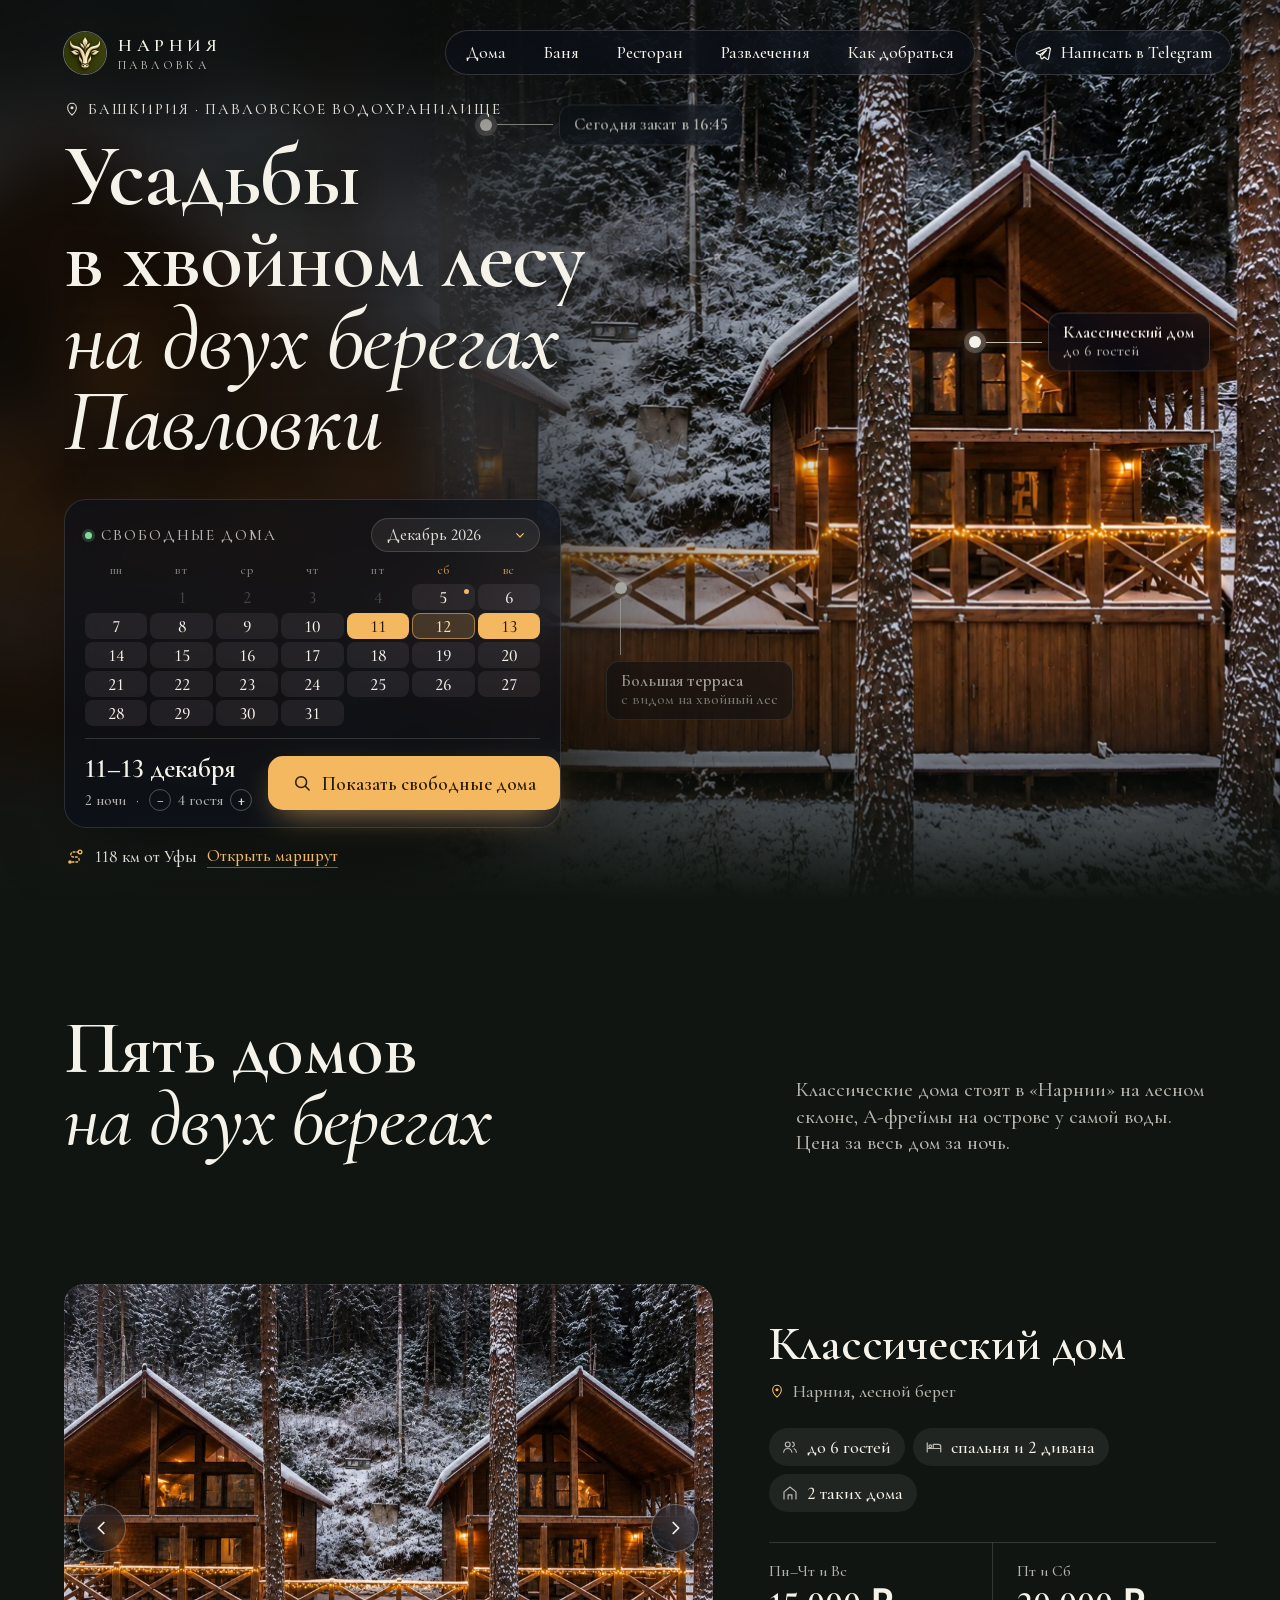
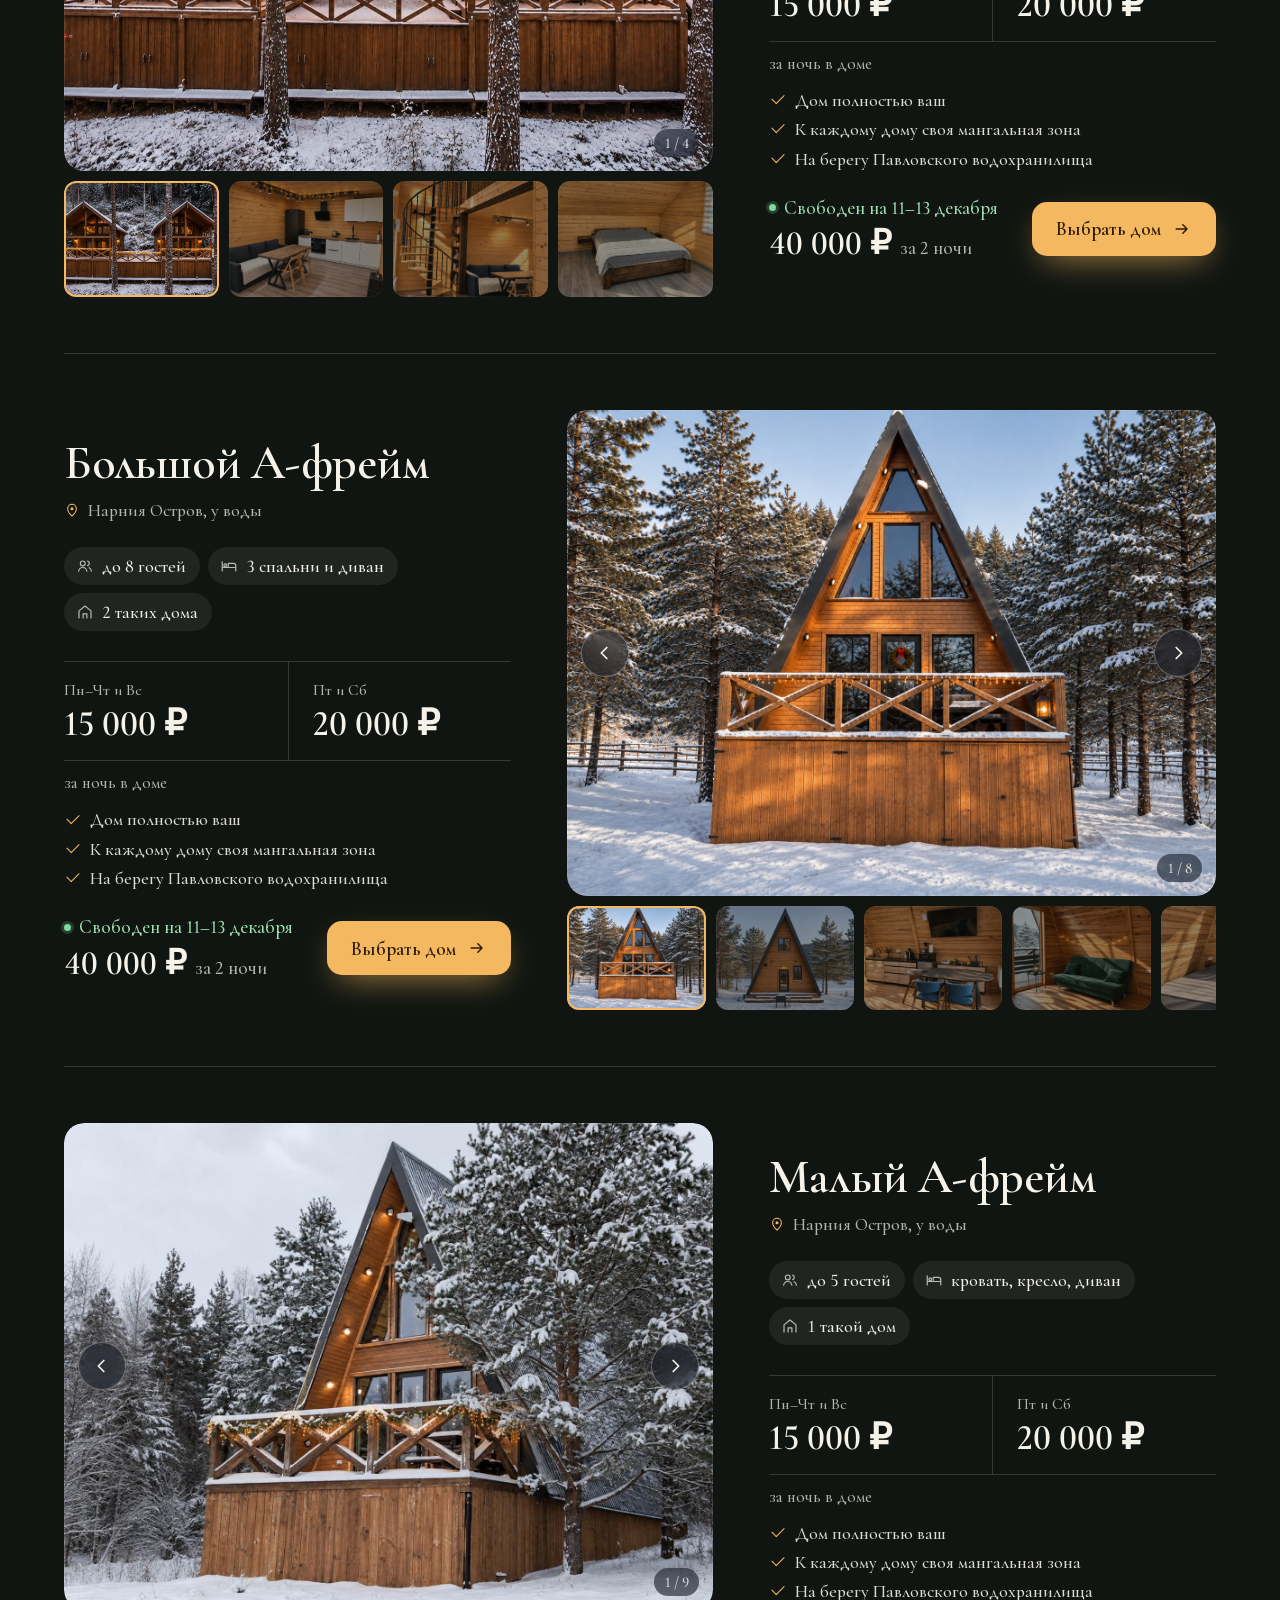
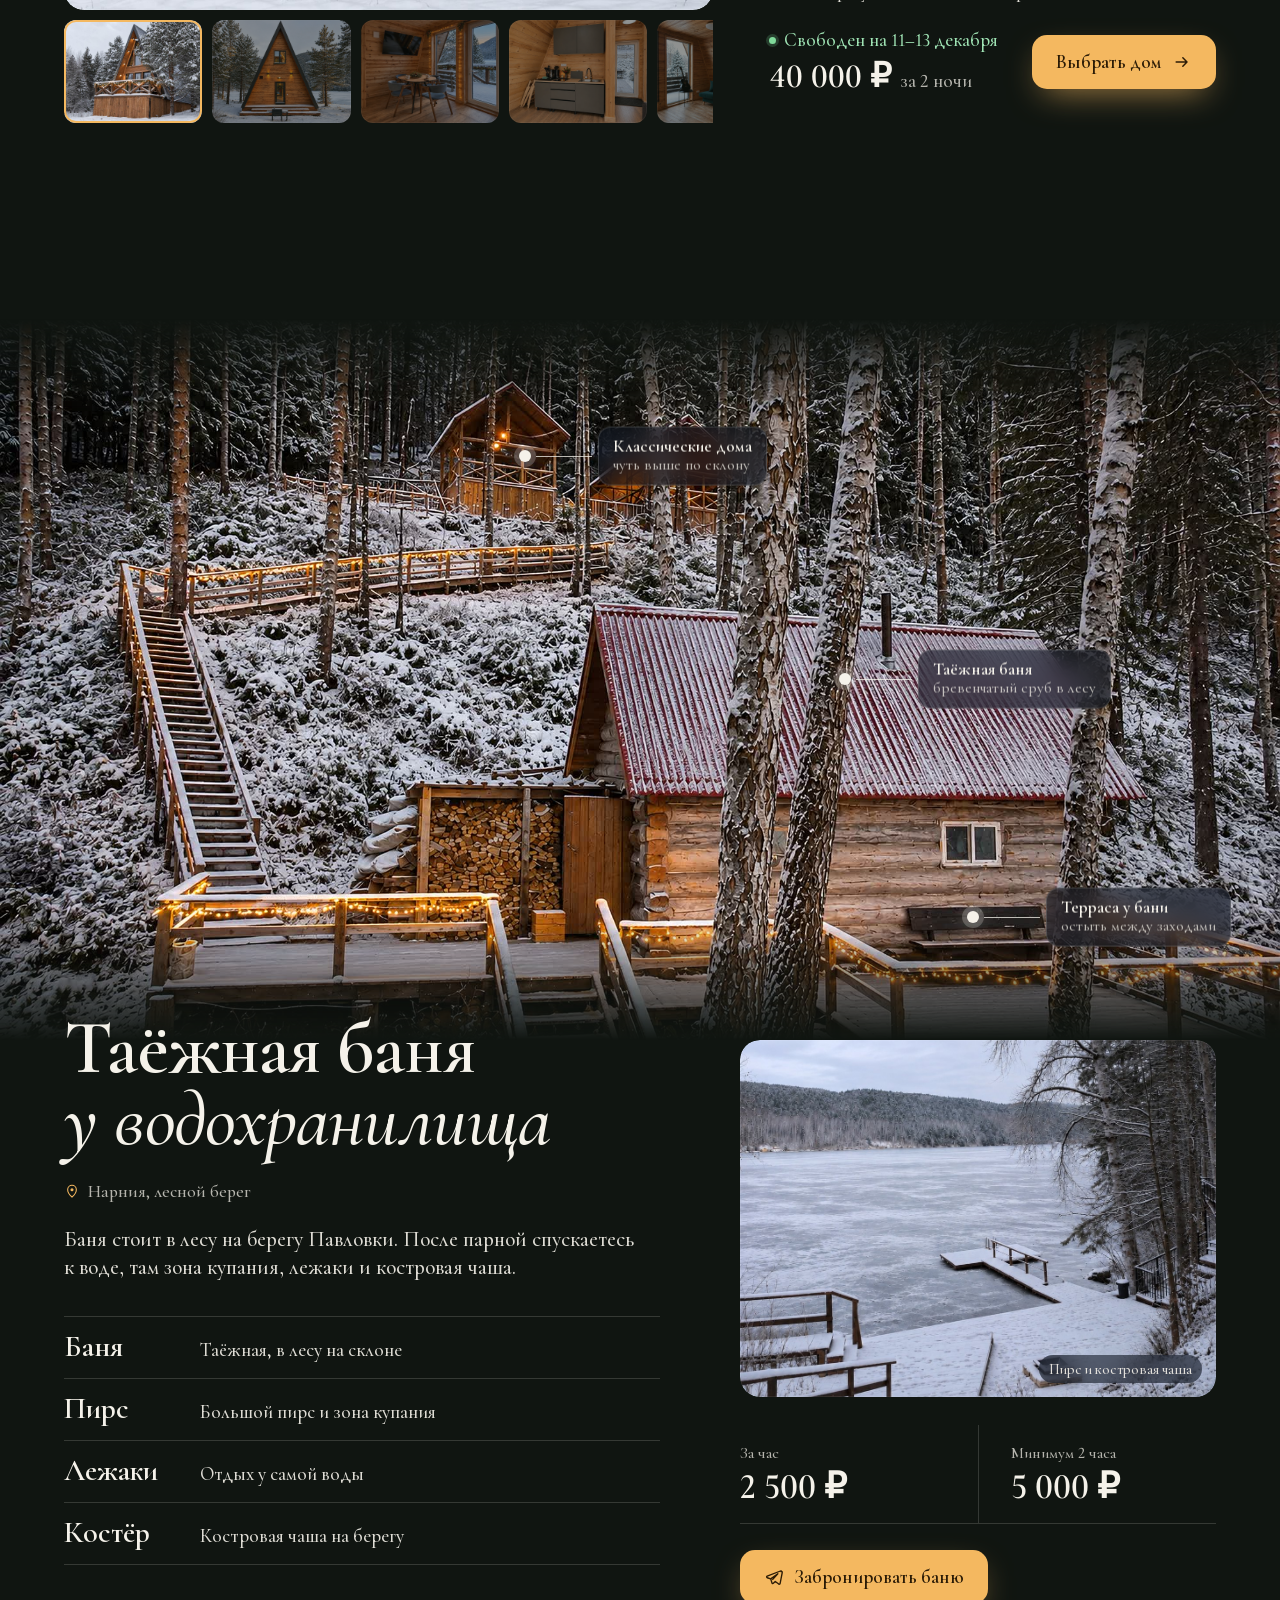
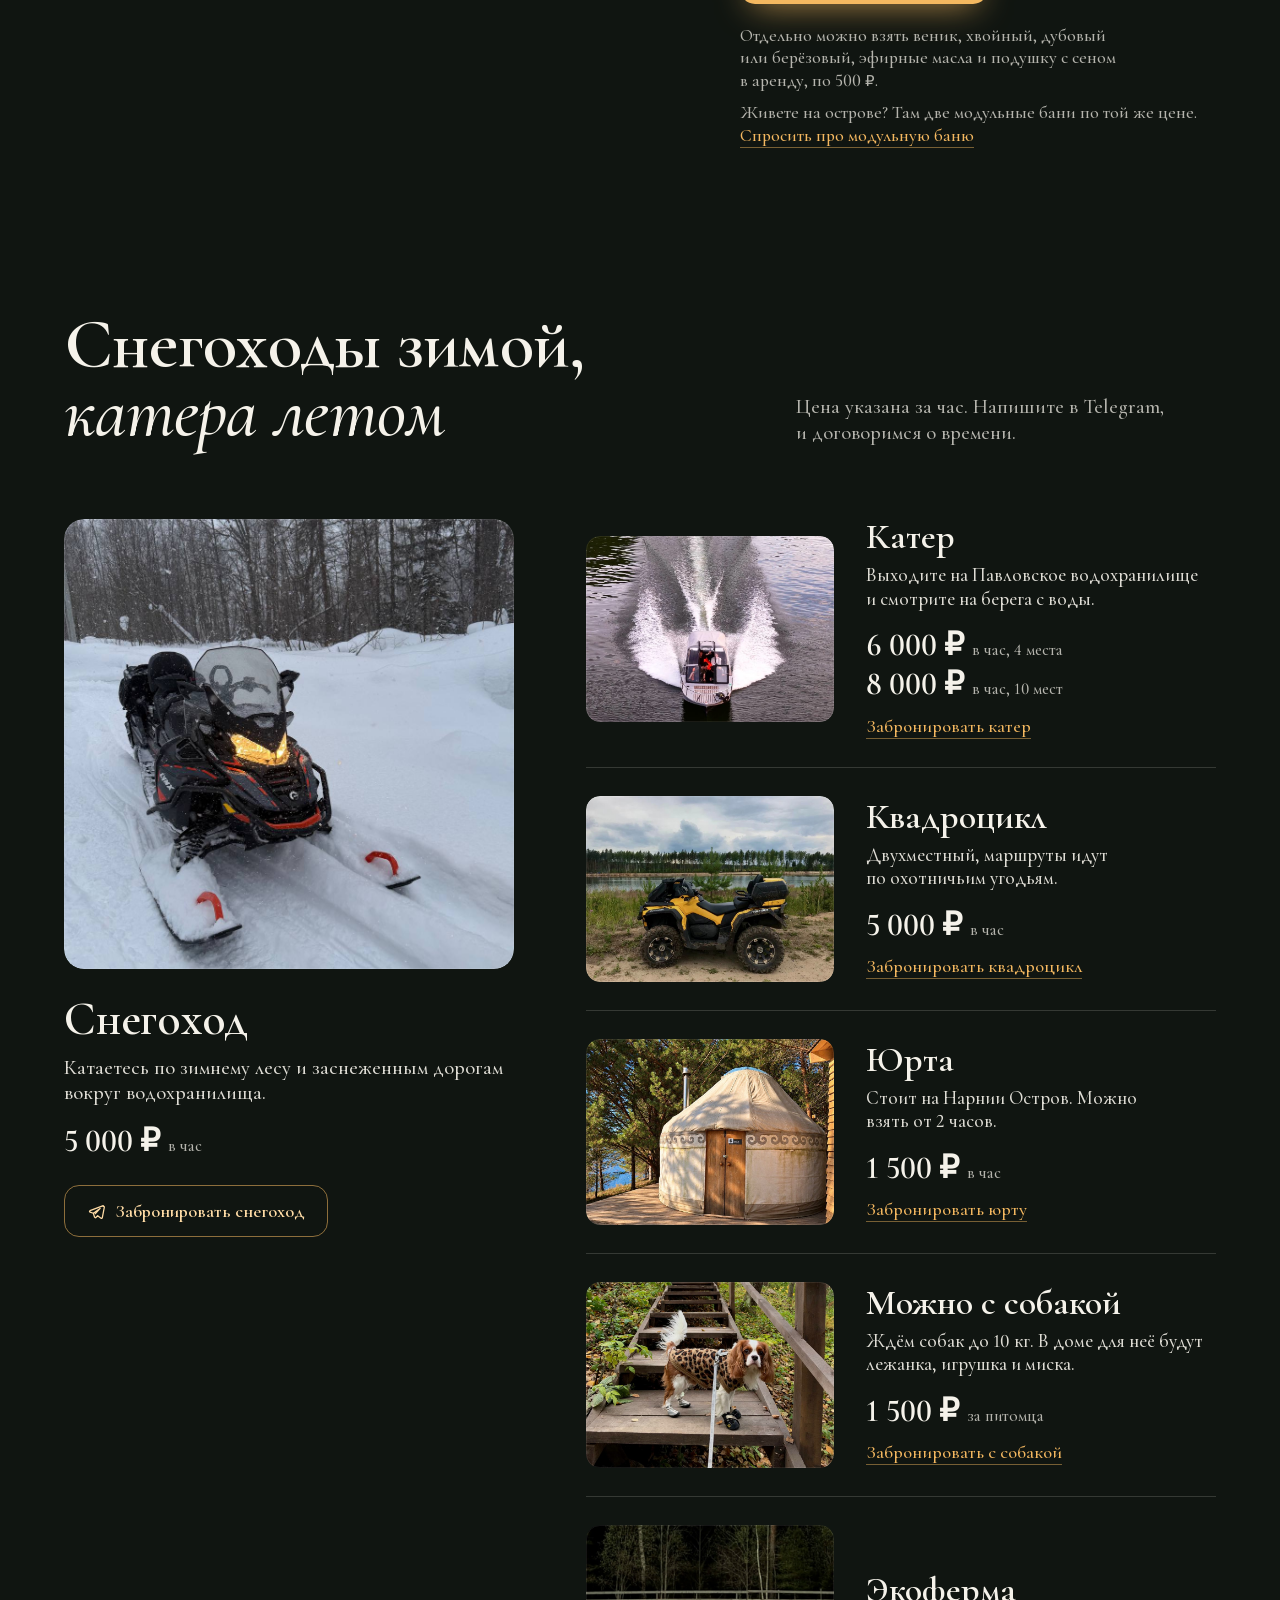
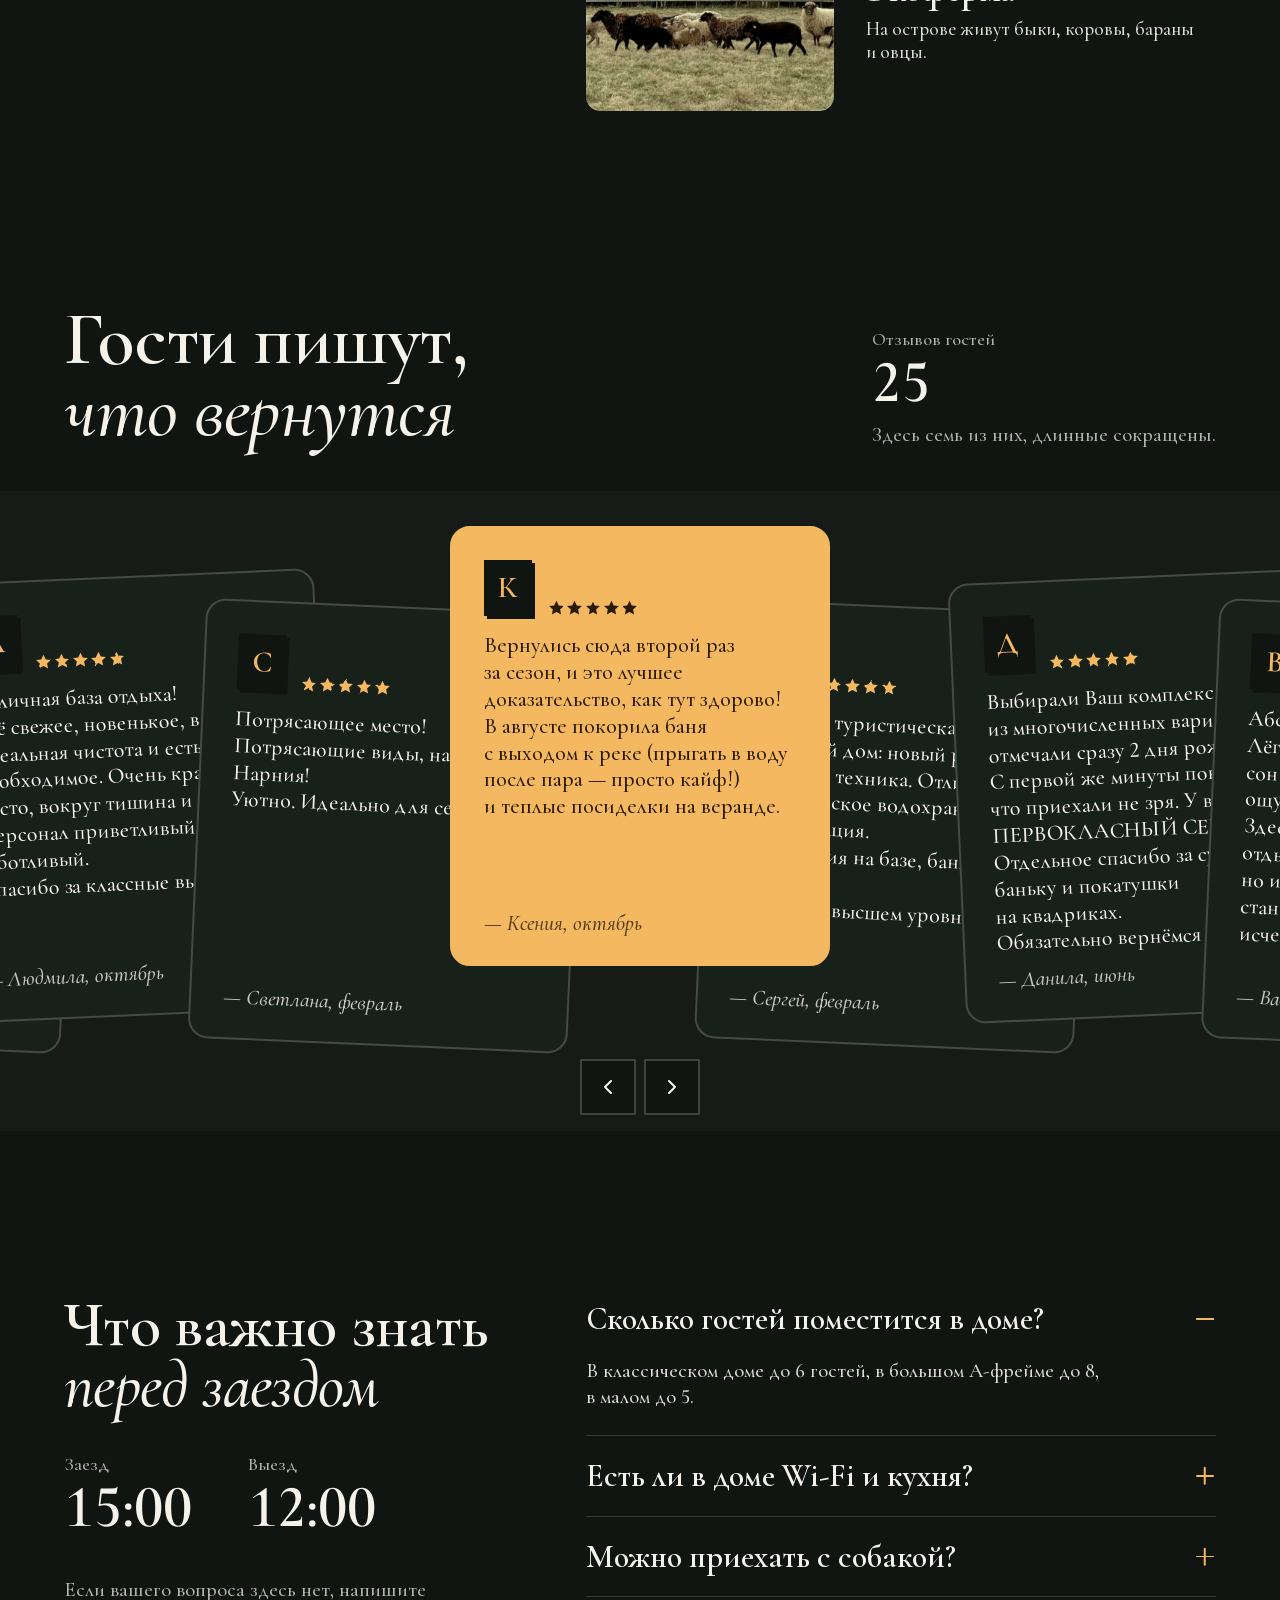
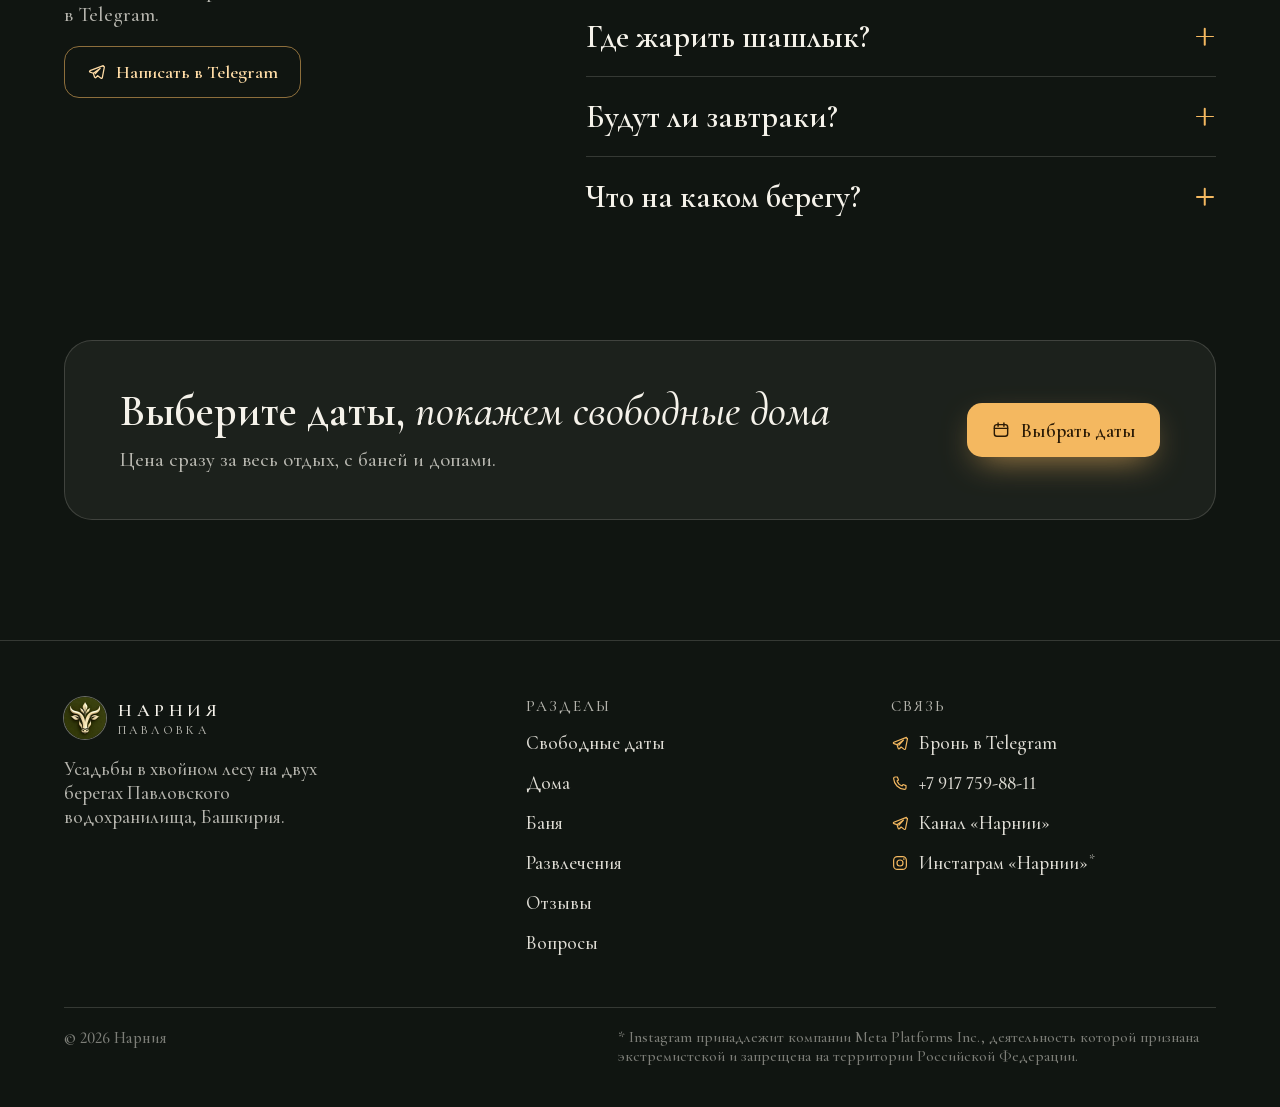
==== commit c36264b4: "Маршрут «118 км от Уфы» под календарем на ПК Co-Authored-By: Claude Opus 5.5 <noreply@anthropic.com>" ====
--- a/index.html
+++ b/index.html
@@ -1122,9 +1122,9 @@
     .book { width: var(--bookw, 497px); padding: 18px 20px 16px; margin-top: 0; }
     .book .book-head { margin-bottom: 10px; }
     .book .book-foot { margin-top: 12px; }
-    /* строка маршрута ровно посередине между низом букв заголовка и календарем */
-    .intro { flex: 1 1 auto; display: flex; flex-direction: column; align-items: flex-start; margin-bottom: 0; }
-    .intro .route { margin: auto 0; position: relative; top: -6px; }
+    /* маршрут «118 км от Уфы» под календарем; заголовок и календарь стоят где стояли (22 ноя) */
+    .intro { flex: 1 1 auto; display: flex; flex-direction: column; align-items: flex-start; margin-bottom: 23px; }
+    .book > .route { position: absolute; left: 0; top: calc(100% + 18px); margin: 0; white-space: nowrap; }
   }
   /* первый экран: фото сами сменяются (классический дом, А-фреймы, баня), метки только на первом (Юра, 21 ноя) */
   .hero .photo img.slide { position: absolute; inset: 0; opacity: 0; animation: none; }
@@ -1271,10 +1271,6 @@
       <span class="ln"><span><span class="w">Усадьбы</span> <span class="w">в&nbsp;хвойном лесу</span></span></span>
       <span class="ln it"><span><span class="w">на&nbsp;двух берегах</span> <span class="w">Павловки</span></span></span>
     </h1>
-    <a class="route" href="https://yandex.ru/maps/?rtext=~55.459549%2C56.534324&amp;rtt=auto" target="_blank" rel="noopener">
-      <svg viewBox="0 0 24 24" aria-hidden="true"><circle cx="6" cy="18" r="2.2" fill="currentColor"/><circle cx="18" cy="6" r="2.2" fill="none" stroke="currentColor" stroke-width="1.6"/><path d="M8.5 18H14a3 3 0 0 0 0-6h-4a3 3 0 0 1 0-6h5.5" fill="none" stroke="currentColor" stroke-width="1.6" stroke-dasharray="2.2 2.4" stroke-linecap="round"/></svg>
-      118&nbsp;км от Уфы <span>Открыть маршрут</span>
-    </a>
   </div>
 
   <div class="book" id="daty">
@@ -1299,6 +1295,10 @@
       </a>
     </div>
     <p class="hint">Покажем дома, свободные на эти даты, с ценой за весь отдых</p>
+    <a class="route" href="https://yandex.ru/maps/?rtext=~55.459549%2C56.534324&amp;rtt=auto" target="_blank" rel="noopener">
+      <svg viewBox="0 0 24 24" aria-hidden="true"><circle cx="6" cy="18" r="2.2" fill="currentColor"/><circle cx="18" cy="6" r="2.2" fill="none" stroke="currentColor" stroke-width="1.6"/><path d="M8.5 18H14a3 3 0 0 0 0-6h-4a3 3 0 0 1 0-6h5.5" fill="none" stroke="currentColor" stroke-width="1.6" stroke-dasharray="2.2 2.4" stroke-linecap="round"/></svg>
+      118&nbsp;км от Уфы <span>Открыть маршрут</span>
+    </a>
   </div>
 </section>
 
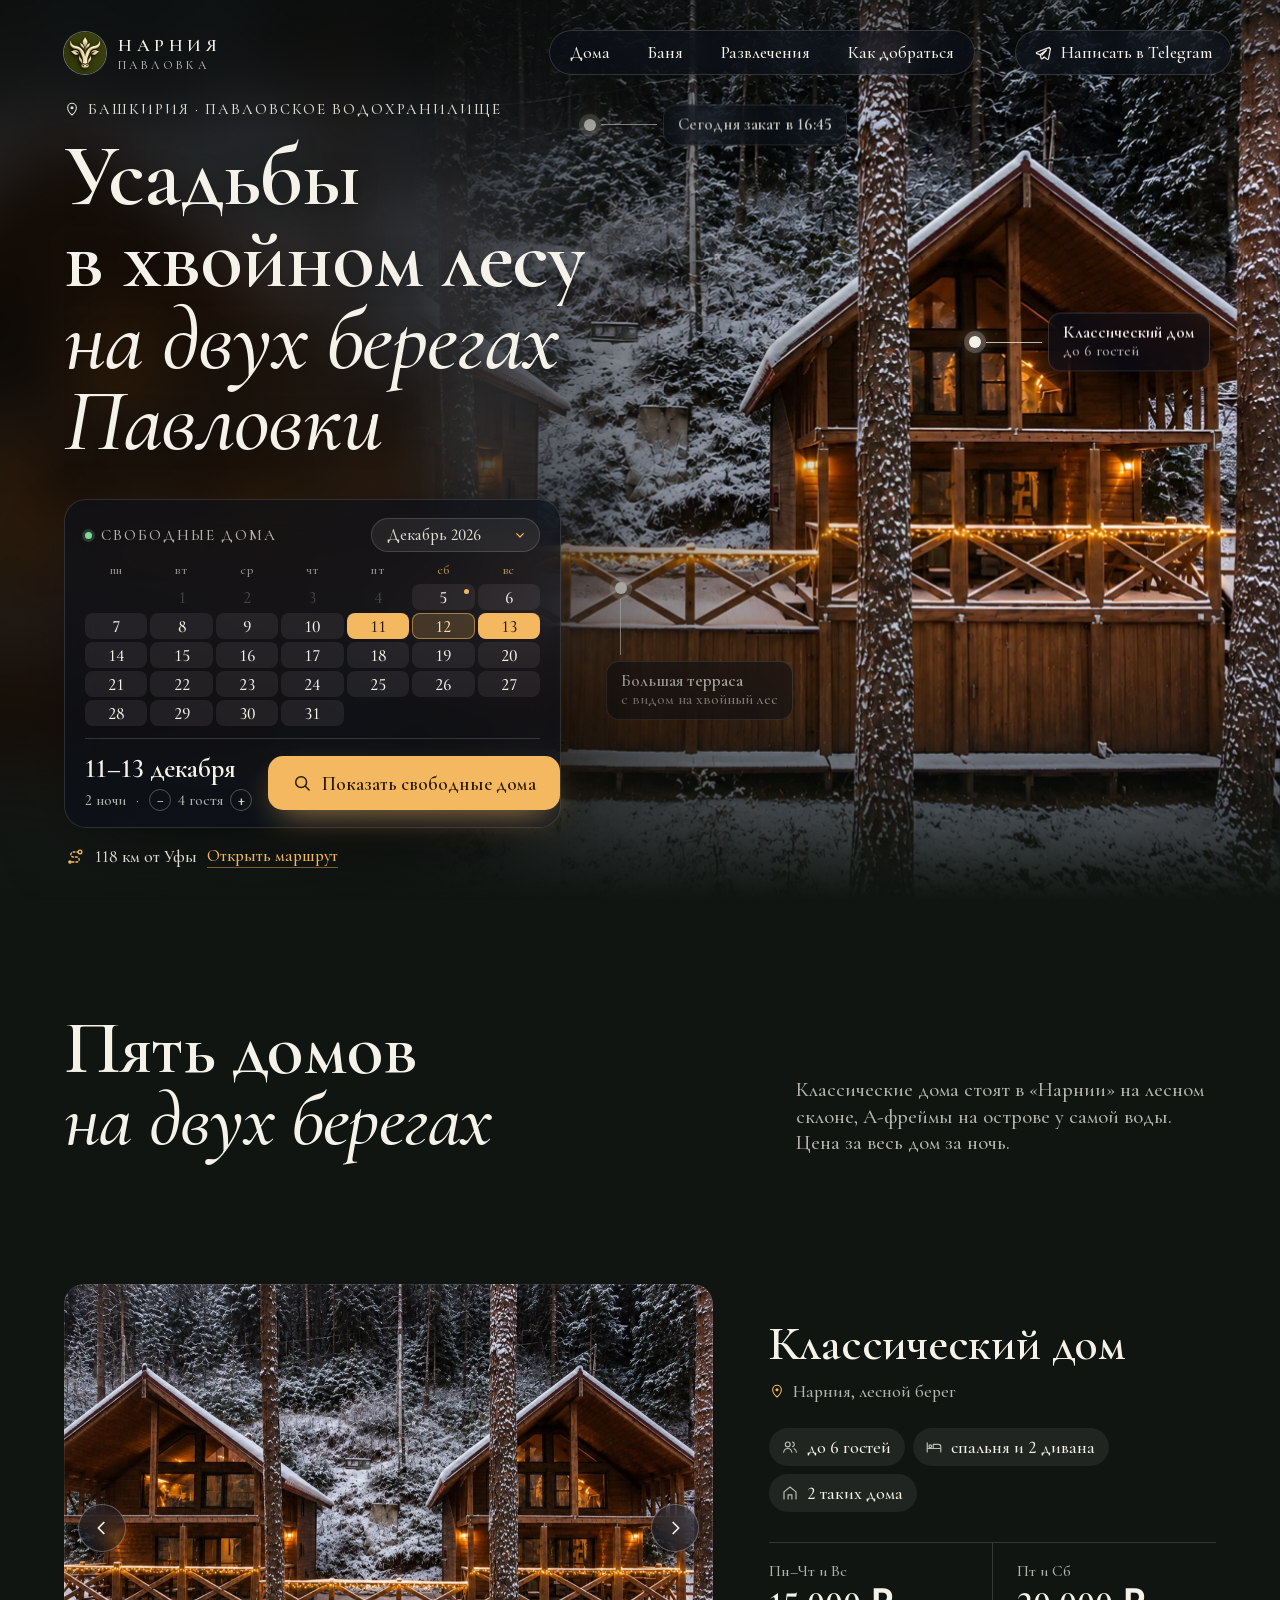
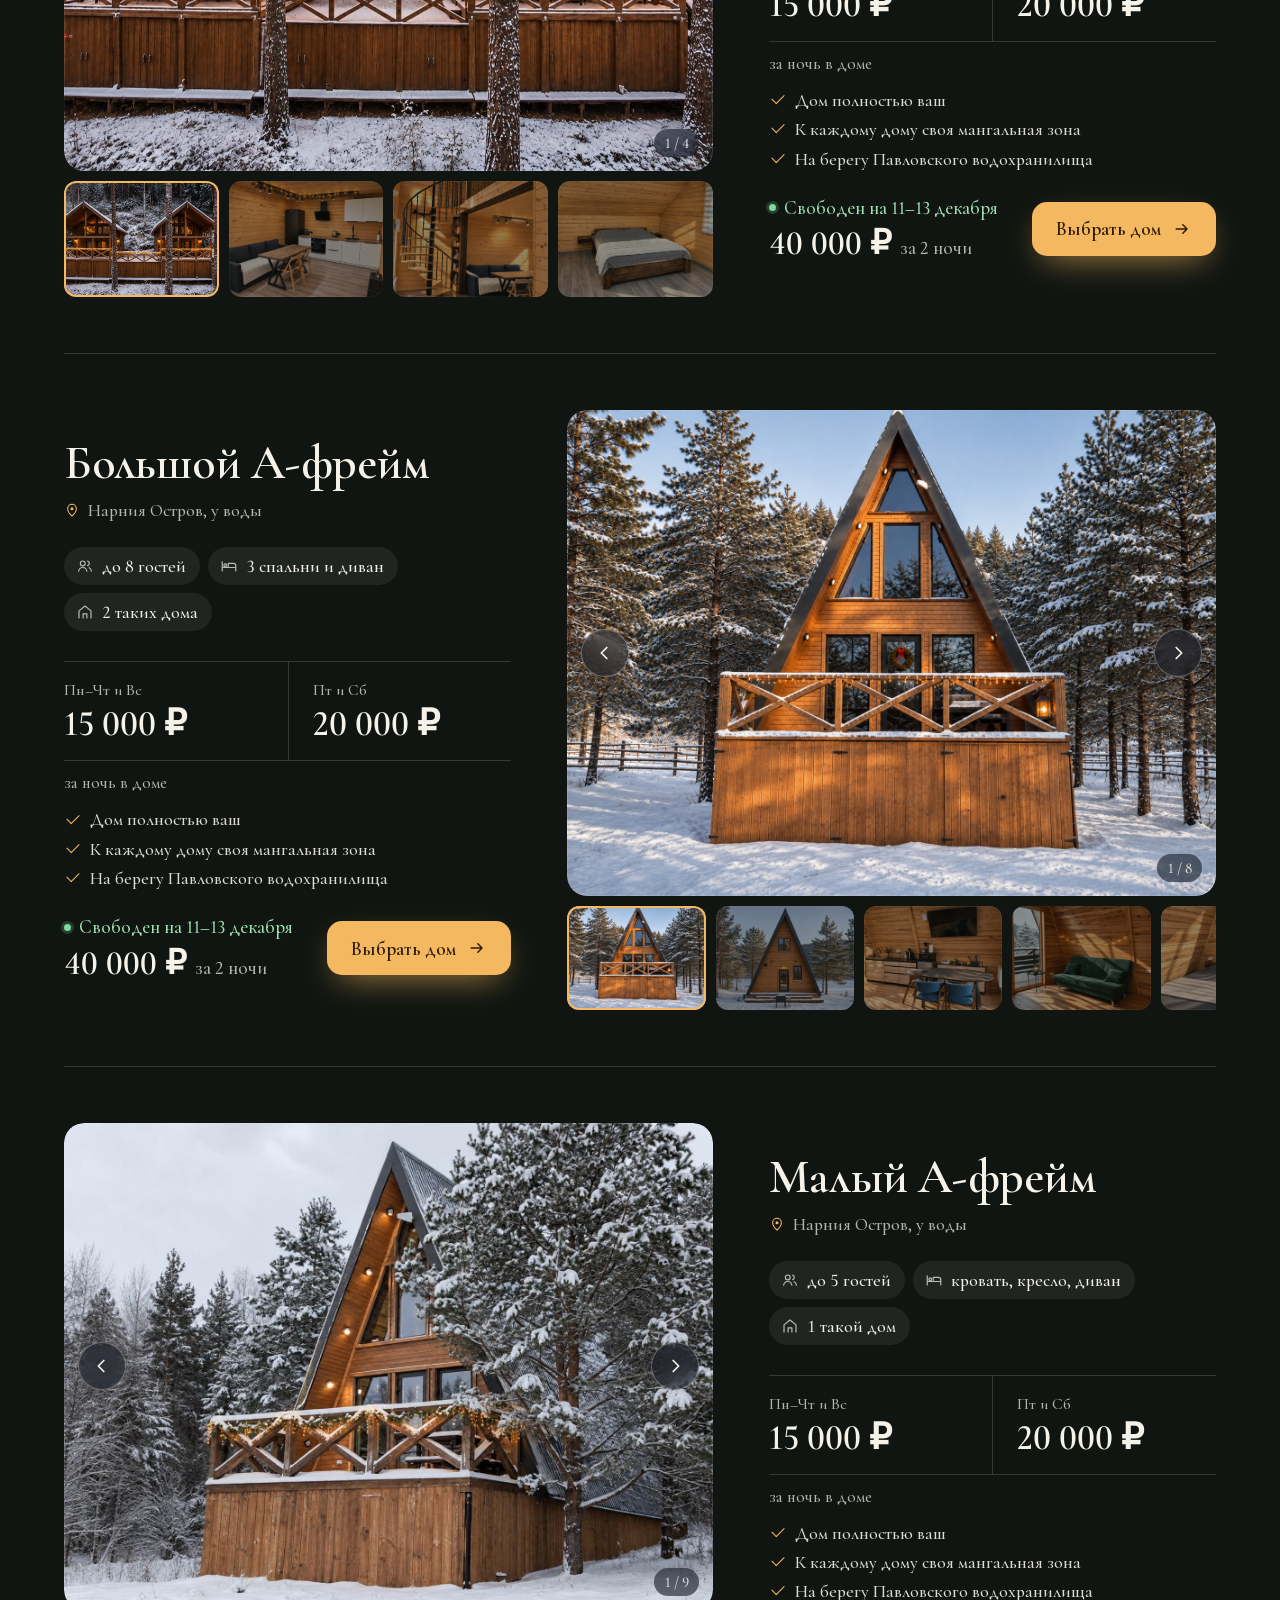
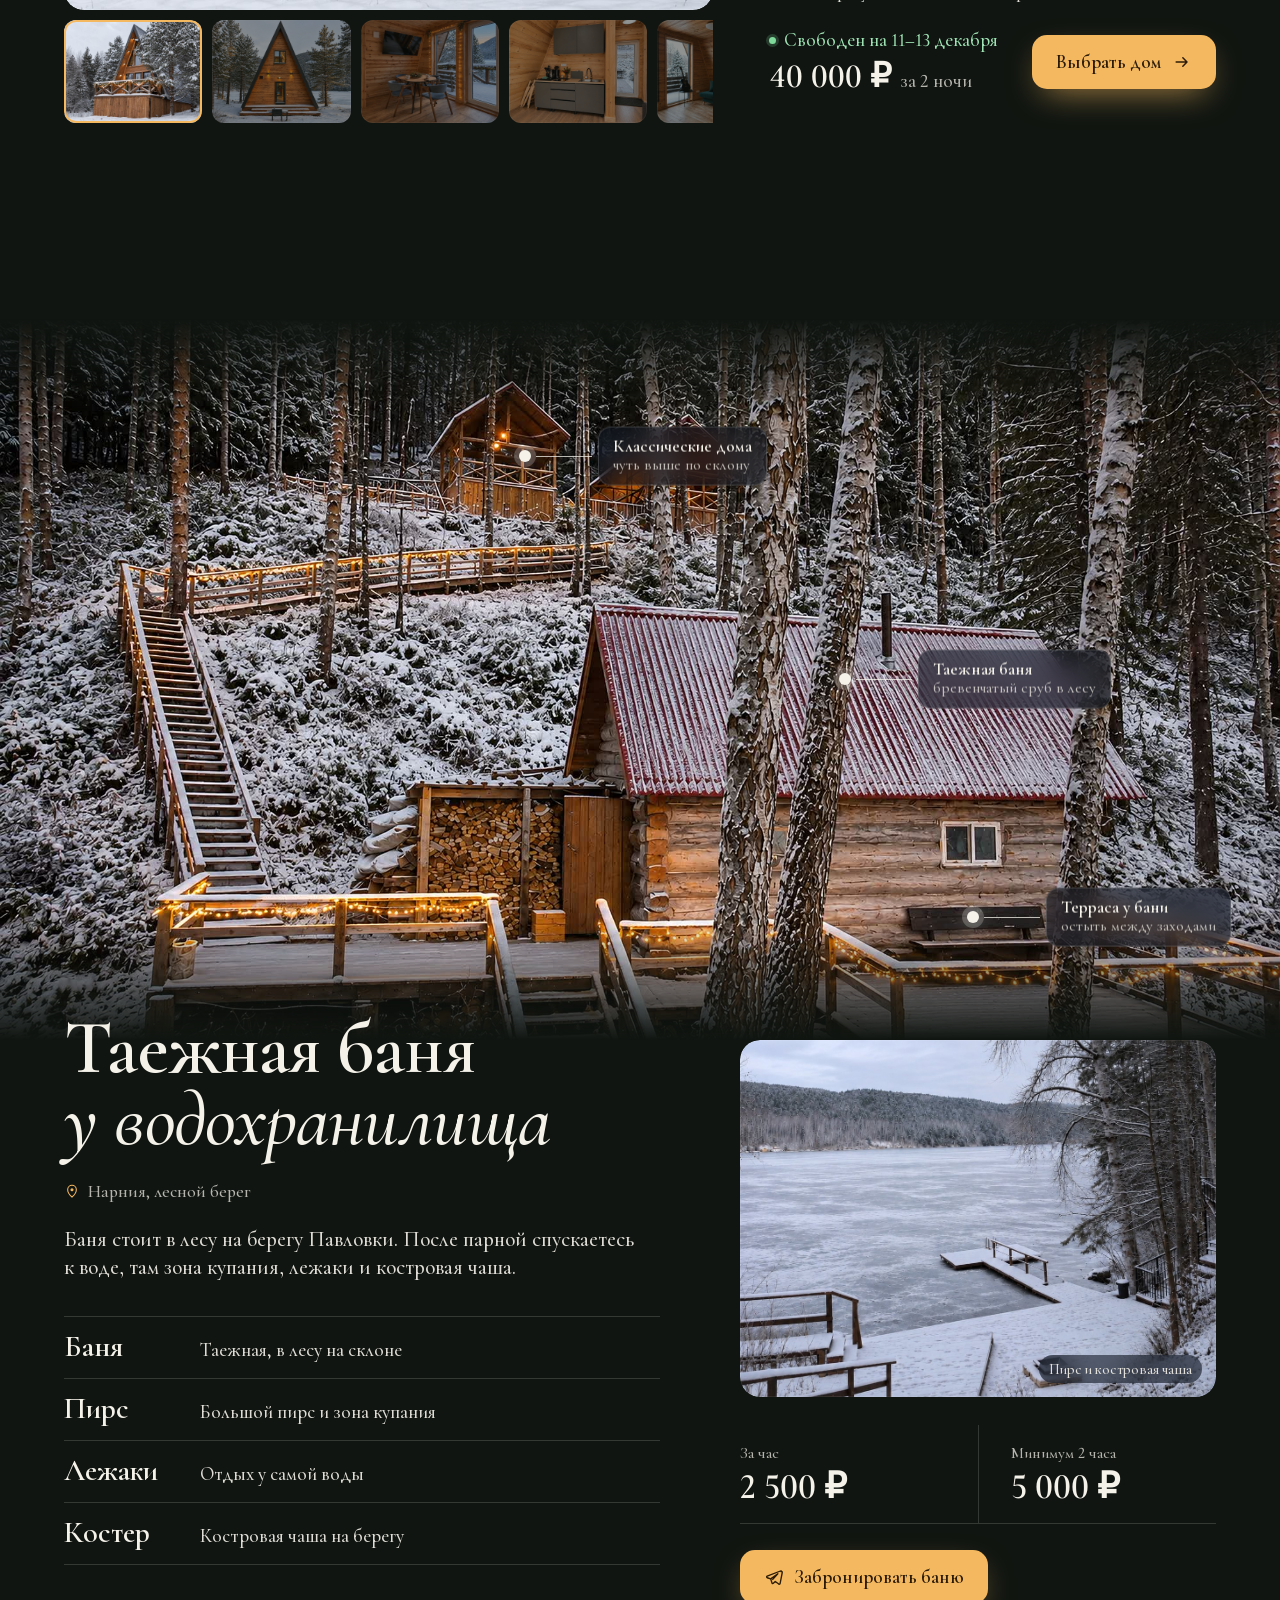
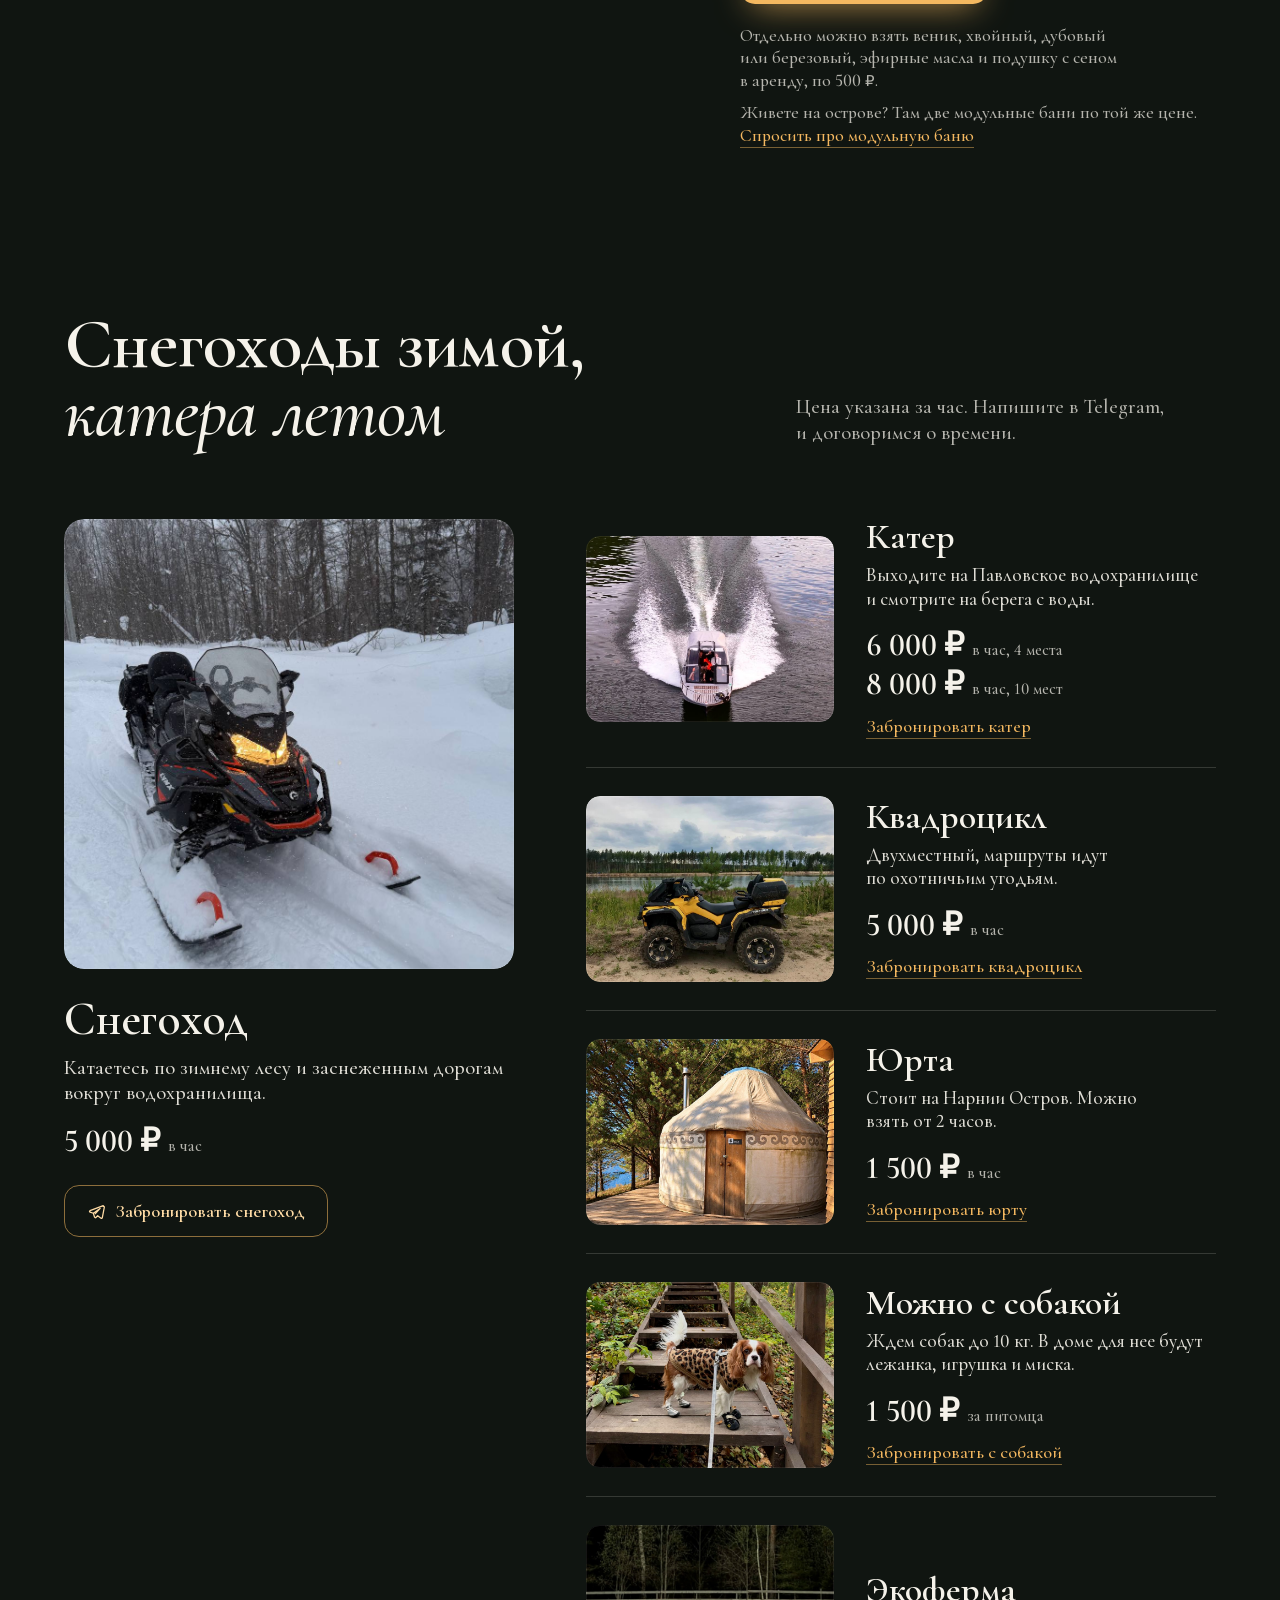
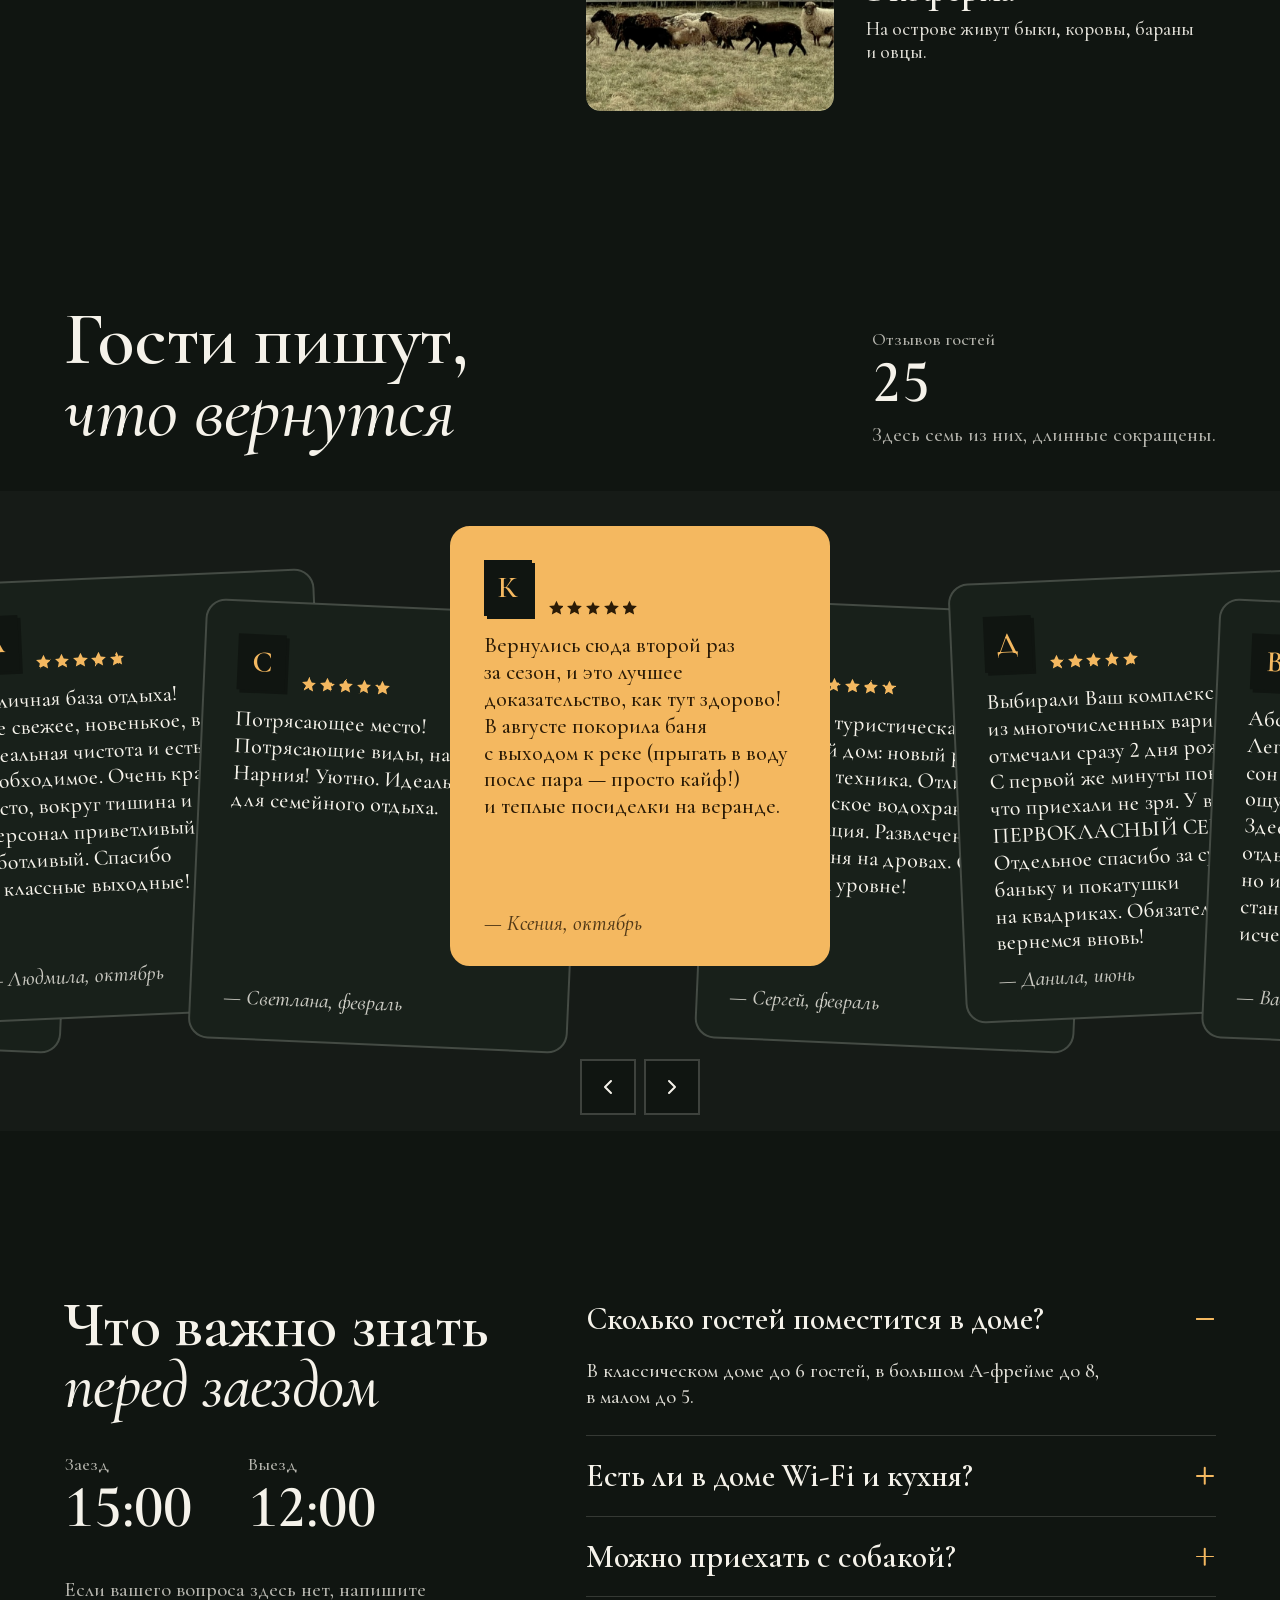
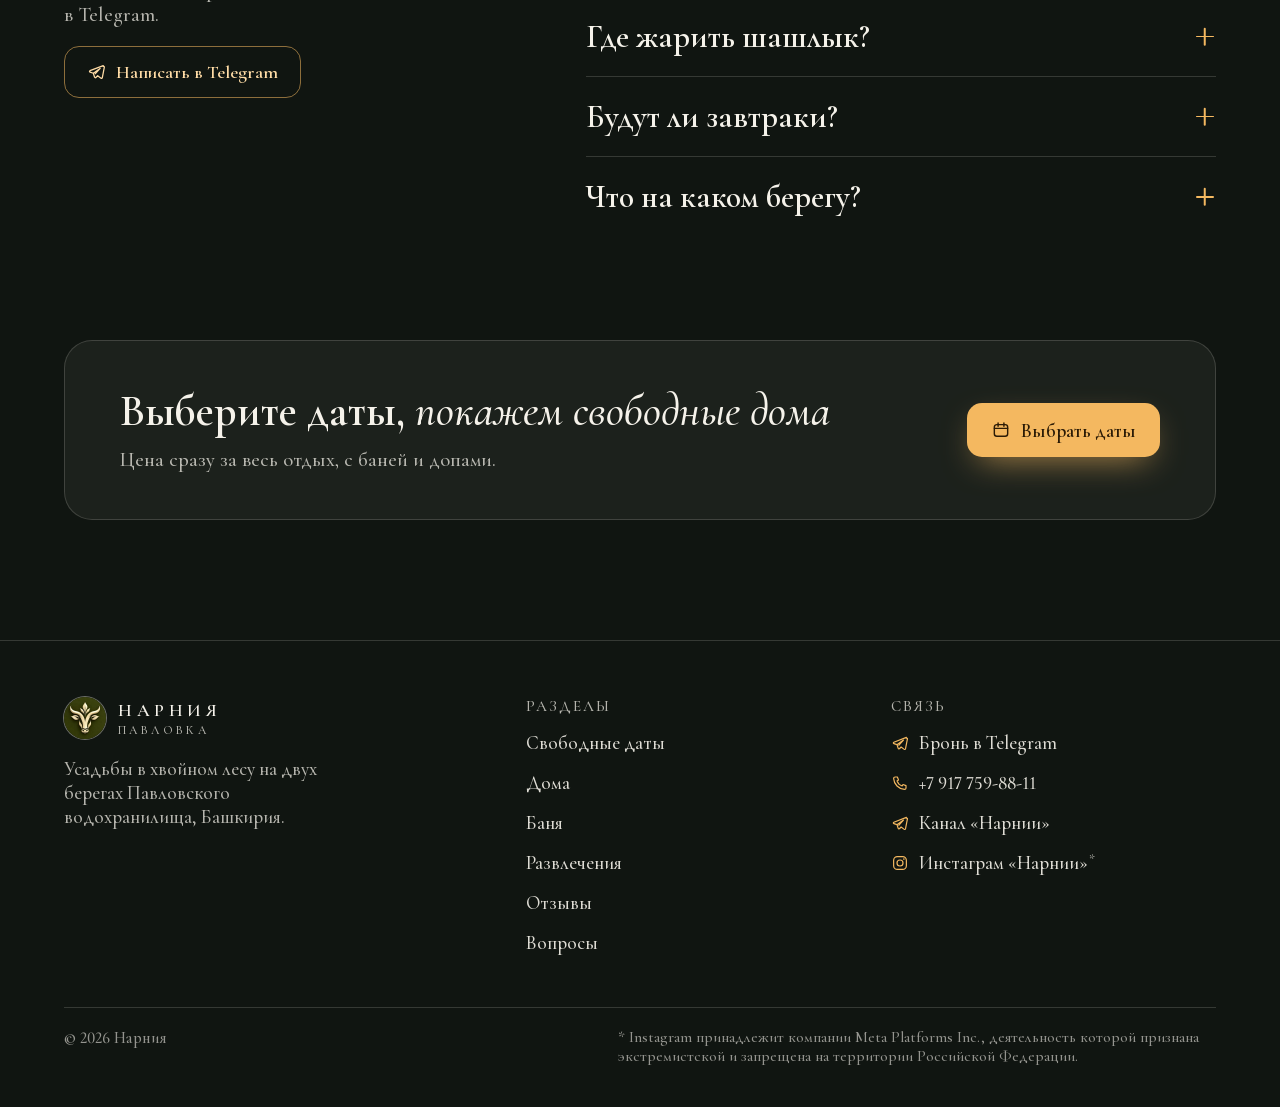
==== commit 1d8937ad: "Правки по проверке: меню на телефоне, без «Ресторана», висячие слова, «е», контраст, подписи, зоны н" ====
--- a/index.html
+++ b/index.html
@@ -17,7 +17,7 @@
 <link rel="preload" href="fonts/cormorant-cyrillic-500.woff2" as="font" type="font/woff2" crossorigin>
 <link rel="preload" href="fonts/cormorant-cyrillic-500-italic.woff2" as="font" type="font/woff2" crossorigin>
 <link rel="stylesheet" href="fonts/cormorant.css">
-<title>Нарния · Павловка</title>
+<title>Нарния · Усадьбы в хвойном лесу на Павловском водохранилище</title>
 
 <style>
   :root {
@@ -29,7 +29,7 @@
     --snow: #f5f2ea;
     --snow-90: rgba(245, 242, 234, .9);
     --snow-70: rgba(245, 242, 234, .72);
-    --snow-45: rgba(245, 242, 234, .48);
+    --snow-45: rgba(245, 242, 234, .58);
     --hair: rgba(245, 242, 234, .16);
     --glass: rgba(9, 16, 29, .56);
     --amber: #f4b860;
@@ -135,7 +135,7 @@
   .day .wd { font-size: 11px; font-weight: 400; color: var(--snow-45); }
   .day:hover { background: rgba(245, 242, 234, .14); }
   .day.is-past { opacity: .35; pointer-events: none; }
-  .day.is-busy { background: transparent; box-shadow: inset 0 0 0 1px rgba(245, 242, 234, .1); color: rgba(245, 242, 234, .38); pointer-events: none; }
+  .day.is-busy { background: transparent; box-shadow: inset 0 0 0 1px rgba(245, 242, 234, .1); color: rgba(245, 242, 234, .5); pointer-events: none; }
   .day.is-busy .dn { text-decoration: line-through; text-decoration-thickness: 1px; }
   .day.is-in { background: rgba(244, 184, 96, .2); box-shadow: inset 0 0 0 1px rgba(244, 184, 96, .55); color: #ffdca6; }
   .day.is-in .wd { color: rgba(255, 220, 166, .7); }
@@ -161,15 +161,22 @@
     .nav { padding: 16px 16px 0 20px; gap: 10px; }
     .brand img { width: 36px; height: 36px; }
     .brand b { font-size: 13.5px; }
-    .brand small { font-size: 9px; }
+    .brand small { font-size: 11px; letter-spacing: .28em; }
     .links { display: none; }
-    .nav-cta { margin-left: auto; padding: 0; width: 42px; height: 42px; justify-content: center; }
+    .nav-cta { margin-left: auto; padding: 0; width: 44px; height: 44px; justify-content: center; }
     .nav-cta span { display: none; }
-    .menu { display: grid; place-items: center; width: 42px; height: 42px; border-radius: 50%; border: 1px solid rgba(245, 242, 234, .42); background: rgba(9, 16, 29, .18); }
+    .menu { display: grid; place-items: center; width: 44px; height: 44px; border-radius: 50%; border: 1px solid rgba(245, 242, 234, .42); background: rgba(9, 16, 29, .18); }
     .menu svg { width: 18px; height: 18px; }
+    /* меню по кнопке (22 ноя): выпадает плашкой под шапкой справа */
+    .menu { cursor: pointer; color: var(--snow); padding: 0; }
+    .menu .i-close, .nav.is-open .menu .i-open { display: none; }
+    .nav.is-open .menu .i-close { display: block; }
+    .nav.is-open .links { display: flex; flex-direction: column; gap: 2px; position: absolute; top: calc(100% + 10px); right: 16px; min-width: 220px; padding: 8px; margin: 0; border-radius: 18px; background: rgba(16, 21, 17, .94); border: 1px solid rgba(245, 242, 234, .16); -webkit-backdrop-filter: blur(14px); backdrop-filter: blur(14px); box-shadow: 0 24px 60px -20px rgba(0, 0, 0, .7); font-size: 17px; text-shadow: none; }
+    .nav.is-open .links a { display: flex; align-items: center; min-height: 48px; padding: 0 16px; border-radius: 12px; }
+    .nav.is-open .links a:active { background: rgba(244, 184, 96, .18); }
 
     .intro { order: 1; width: auto; padding: 0 20px; text-align: center; }
-    .eyebrow { justify-content: center; font-size: 10px; letter-spacing: .07em; white-space: nowrap; margin-bottom: 12px; }
+    .eyebrow { justify-content: center; font-size: 11px; letter-spacing: .05em; white-space: nowrap; margin-bottom: 12px; }
     .eyebrow svg { width: 14px; height: 14px; }
     .title { font-size: 46px; line-height: .94; }
     .lead, .route { display: none; }
@@ -201,7 +208,7 @@
     .cta .full { display: none; }
     .cta .short { display: inline; }
   }
-  /* узкий телефон: ровно 7 дат, без обрезанных краёв */
+  /* узкий телефон: ровно 7 дат, без обрезанных краев */
   @media (max-width: 480px) {
     .days { margin: 0; padding: 0; scroll-padding: 0; }
     .day { flex: 0 0 calc((100% - 24px) / 7); }
@@ -210,7 +217,7 @@
   @media (max-width: 899px) and (max-height: 740px) {
     .hero { padding-top: 66px; }
     .nav { padding-top: 12px; }
-    .eyebrow { margin-bottom: 8px; font-size: 9.5px; letter-spacing: .05em; }
+    .eyebrow { margin-bottom: 8px; font-size: 10.5px; letter-spacing: .03em; }
     .title { font-size: 36px; }
     .media { margin-top: 10px; }
     .book { margin-top: -44px; }
@@ -420,6 +427,9 @@
   .fun-row p { margin: 8px 0 0; font-size: 16px; line-height: 1.45; color: var(--snow-90); text-wrap: pretty; }
   .fun-link { display: inline-block; margin-top: 14px; padding-bottom: 1px; font-size: 15.5px; color: var(--amber); border-bottom: 1px solid rgba(244, 184, 96, .45); transition: border-color .2s ease-out; }
   .fun-link:hover { border-color: var(--amber); }
+  /* зона нажатия 44 px без изменения вида (22 ноя) */
+  .fun-link, .ban-also a { position: relative; }
+  .fun-link::after, .ban-also a::after { content: ""; position: absolute; left: -6px; right: -6px; top: 50%; height: 44px; transform: translateY(-50%); }
   .fun-main h3 { font-size-adjust: none; }
 
   @media (max-width: 1180px) {
@@ -842,7 +852,7 @@
     /* пункты меню при наведении загораются горчичным, как кнопка Telegram */
     .links a { padding: 7px 16px; border-radius: 999px; border: 1px solid transparent; transition: background-color .2s ease-out, border-color .2s ease-out, color .2s ease-out; }
     .links a:hover, .links a:focus-visible { background: rgba(244, 184, 96, .3); border-color: rgba(244, 184, 96, .75); color: #ffe3b8; outline: none; }
-    /* первый экран растёт под содержимое: форма брони не обрезается на невысоких экранах */
+    /* первый экран растет под содержимое: форма брони не обрезается на невысоких экранах */
     .hero { height: auto; min-height: max(100vh, 780px); padding-bottom: 72px; }
     .lead { margin-top: 30px; }
     .route { margin-top: 26px; }
@@ -899,7 +909,7 @@
   .ex-food .ex-row b { grid-column: 1; grid-row: 1; align-self: center; }
   .ex-food .ex-row .step { grid-column: 2; grid-row: 1; }
   .ex-food .ex-row small { grid-column: 1 / -1; grid-row: 2; margin-top: 0; max-width: 62ch; text-wrap: pretty; }
-  /* ---------- новая схема брони, 21 ноя: дома с бронью, окно с календарём дома и допами ---------- */
+  /* ---------- новая схема брони, 21 ноя: дома с бронью, окно с календарем дома и допами ---------- */
   .homes-head .homes-when { margin-top: 16px; font-size: 18px; line-height: 1.5; color: var(--snow); }
   .homes-head .free-status { margin-top: 10px !important; }
   .homes .home:first-of-type { border-top: 0; }
@@ -950,7 +960,7 @@
   .sh-t { flex: 1; min-width: 0; }
   .sh-t h2 { margin: 0; font-family: var(--serif); font-weight: 600; font-size: 30px; line-height: 1.05; font-size-adjust: none; }
   .sh-sub { margin: 4px 0 0; font-size: 16px; line-height: 1.4; color: var(--snow-70); }
-  .sh-edit { display: inline-flex; align-items: center; min-height: 32px; margin: -6px 0; padding: 0; color: var(--amber); text-decoration: underline; text-decoration-color: rgba(244, 184, 96, .45); text-underline-offset: 4px; }
+  .sh-edit { display: inline-flex; align-items: center; min-height: 44px; margin: -12px 0; padding: 0; color: var(--amber); text-decoration: underline; text-decoration-color: rgba(244, 184, 96, .45); text-underline-offset: 4px; }
   .sh-edit:hover { text-decoration-color: var(--amber); }
   .sh-x { flex: none; display: grid; place-items: center; width: 44px; height: 44px; border-radius: 50%; box-shadow: inset 0 0 0 1px rgba(245, 242, 234, .24); color: var(--snow-90); transition: background-color .2s ease-out; }
   .sh-x:hover { background: rgba(245, 242, 234, .08); }
@@ -978,7 +988,7 @@
   .cd:hover { background: rgba(245, 242, 234, .14); }
   .cd.is-past { opacity: .3; cursor: default; }
   .cd.is-past:hover { background: rgba(245, 242, 234, .07); }
-  .cd.is-busy { background: transparent; box-shadow: inset 0 0 0 1px rgba(245, 242, 234, .1); color: rgba(245, 242, 234, .38); cursor: default; }
+  .cd.is-busy { background: transparent; box-shadow: inset 0 0 0 1px rgba(245, 242, 234, .1); color: rgba(245, 242, 234, .5); cursor: default; }
   .cd.is-busy span { text-decoration: line-through; text-decoration-thickness: 1px; }
   .cd.is-in { background: rgba(244, 184, 96, .2); box-shadow: inset 0 0 0 1px rgba(244, 184, 96, .55); color: #ffdca6; }
   .cd.is-start, .cd.is-end { background: var(--amber); color: var(--amber-ink); box-shadow: none; }
@@ -1088,7 +1098,7 @@
   @media (max-width: 899px) {
     html.hero-short .hero { padding-top: 66px; }
     html.hero-short .nav { padding-top: 12px; }
-    html.hero-short .eyebrow { margin-bottom: 8px; font-size: 9.5px; letter-spacing: .05em; }
+    html.hero-short .eyebrow { margin-bottom: 8px; font-size: 10.5px; letter-spacing: .03em; }
     html.hero-short .title { font-size: 36px; }
     html.hero-short .media { margin-top: 10px; }
     html.hero-short .book { margin-top: -44px; }
@@ -1102,7 +1112,7 @@
     html.hero-low .day { height: 48px; }
     html.hero-low .book-foot { margin-top: 8px; }
   }
-  /* первый экран на телефоне: высота по первому замеру, iPhone Safari не дёргает страницу (21 ноя) */
+  /* первый экран на телефоне: высота по первому замеру, iPhone Safari не дергает страницу (21 ноя) */
   @media (max-width: 899px) { .hero { height: var(--hero-h, 100svh); } }
 
   /* телефон: над лентой список месяцев, лента листается до конца 2027 (21 ноя) */
@@ -1208,20 +1218,21 @@
       <span><b>НАРНИЯ</b><small>ПАВЛОВКА</small></span>
     </a>
     <nav class="links" aria-label="Разделы">
-      <a href="#doma" id="nav-doma">Дома</a><a href="#banya">Баня</a><a href="#">Ресторан</a><a href="#fun">Развлечения</a><a href="https://yandex.ru/maps/?rtext=~55.459549%2C56.534324&amp;rtt=auto" target="_blank" rel="noopener">Как добраться</a>
+      <a href="#doma" id="nav-doma">Дома</a><a href="#banya">Баня</a><a href="#fun">Развлечения</a><a href="https://yandex.ru/maps/?rtext=~55.459549%2C56.534324&amp;rtt=auto" target="_blank" rel="noopener">Как добраться</a>
     </nav>
-    <a class="nav-cta" href="https://t.me/narnia_pavlovka_reservation" target="_blank" rel="noopener" aria-label="Написать в Telegram">
+    <a class="nav-cta" href="https://t.me/narnia_pavlovka_reservation?text=%D0%97%D0%B4%D1%80%D0%B0%D0%B2%D1%81%D1%82%D0%B2%D1%83%D0%B9%D1%82%D0%B5%21%20%D0%A5%D0%BE%D1%87%D1%83%20%D1%83%D0%B7%D0%BD%D0%B0%D1%82%D1%8C%20%D0%BF%D1%80%D0%BE%20%D0%BE%D1%82%D0%B4%D1%8B%D1%85%20%D0%B2%20%D0%9D%D0%B0%D1%80%D0%BD%D0%B8%D0%B8%E2%98%80%EF%B8%8F" target="_blank" rel="noopener" aria-label="Написать в Telegram">
       <svg viewBox="0 0 24 24" aria-hidden="true"><path d="M20.5 4.5 3.8 11c-.9.4-.9 1.6.1 1.9l4.1 1.3 1.6 5c.2.7 1.1.9 1.6.4l2.3-2.2 4.2 3.1c.6.4 1.4.1 1.6-.6l2.6-13.3c.2-.9-.6-1.5-1.4-1.1z" fill="none" stroke="currentColor" stroke-width="1.6" stroke-linejoin="round"/><path d="m8 14.2 8.6-6.1-6.6 7.3" fill="none" stroke="currentColor" stroke-width="1.6" stroke-linejoin="round"/></svg>
       <span>Написать в Telegram</span>
     </a>
-    <button class="menu" aria-label="Меню">
-      <svg viewBox="0 0 24 24" aria-hidden="true"><path d="M4 8h16M4 16h16" stroke="currentColor" stroke-width="1.7" stroke-linecap="round"/></svg>
+    <button class="menu" type="button" aria-label="Меню" aria-expanded="false">
+      <svg class="i-open" viewBox="0 0 24 24" aria-hidden="true"><path d="M4 8h16M4 16h16" stroke="currentColor" stroke-width="1.7" stroke-linecap="round"/></svg>
+      <svg class="i-close" viewBox="0 0 24 24" aria-hidden="true"><path d="M6 6l12 12M18 6 6 18" stroke="currentColor" stroke-width="1.7" stroke-linecap="round"/></svg>
     </button>
   </header>
 
   <div class="media">
     <div class="photo">
-      <img src="house-wide.jpg" alt="Классические дома «Нарнии» на склоне в заснеженном лесу, в окнах тёплый свет" id="photo">
+      <img src="house-wide.jpg" alt="Классические дома «Нарнии» на склоне в заснеженном лесу, в окнах теплый свет" id="photo">
       <img class="slide sl-af" data-src="hero-afreim.jpg" alt="Два А-фрейма «Нарнии» в заснеженном лесу на закате">
       <img class="slide sl-ban" data-src="hero-banya.jpg" alt="Таежная баня на лесном склоне зимой, терраса с огоньками">
     </div>
@@ -1352,7 +1363,7 @@
   <article class="home">
     <div class="gal">
       <div class="gal-main"><img src="dom-big-1.jpg" alt="Большой А-фрейм с балконом в хвойном лесу" loading="lazy"><span class="gal-count">1 / 8</span></div>
-      <div class="gal-thumbs"><button class="thumb" type="button" data-src="dom-big-1.jpg" data-alt="Большой А-фрейм с балконом в хвойном лесу" aria-label="Фото 1 из 8" aria-current="true"><img src="dom-big-1.jpg" alt="" loading="lazy"></button><button class="thumb" type="button" data-src="dom-big-vhod.jpg" data-alt="Большой А-фрейм со стороны входа, у двери окно" aria-label="Фото 2 из 8"><img src="dom-big-vhod.jpg" alt="" loading="lazy"></button><button class="thumb" type="button" data-src="dom-big-2.jpg" data-alt="Кухня с обеденным столом" aria-label="Фото 3 из 8"><img src="dom-big-2.jpg" alt="" loading="lazy"></button><button class="thumb" type="button" data-src="dom-big-6.jpg" data-alt="Гостиная с зелёным диваном и выходом на балкон" aria-label="Фото 4 из 8"><img src="dom-big-6.jpg" alt="" loading="lazy"></button><button class="thumb" type="button" data-src="dom-small-4.jpg" data-alt="Спальня с окном в лес" aria-label="Фото 5 из 8"><img src="dom-small-4.jpg" alt="" loading="lazy"></button><button class="thumb" type="button" data-src="dom-big-7.jpg" data-alt="Спальня с панорамным окном на водохранилище" aria-label="Фото 6 из 8"><img src="dom-big-7.jpg" alt="" loading="lazy"></button><button class="thumb" type="button" data-src="dom-big-8.jpg" data-alt="Ещё одна спальня с окном в зимний лес" aria-label="Фото 7 из 8"><img src="dom-big-8.jpg" alt="" loading="lazy"></button><button class="thumb" type="button" data-src="dom-big-4.jpg" data-alt="Терраса с видом на воду" aria-label="Фото 8 из 8"><img src="dom-big-4.jpg" alt="" loading="lazy"></button></div>
+      <div class="gal-thumbs"><button class="thumb" type="button" data-src="dom-big-1.jpg" data-alt="Большой А-фрейм с балконом в хвойном лесу" aria-label="Фото 1 из 8" aria-current="true"><img src="dom-big-1.jpg" alt="" loading="lazy"></button><button class="thumb" type="button" data-src="dom-big-vhod.jpg" data-alt="Большой А-фрейм со стороны входа, у двери окно" aria-label="Фото 2 из 8"><img src="dom-big-vhod.jpg" alt="" loading="lazy"></button><button class="thumb" type="button" data-src="dom-big-2.jpg" data-alt="Кухня с обеденным столом" aria-label="Фото 3 из 8"><img src="dom-big-2.jpg" alt="" loading="lazy"></button><button class="thumb" type="button" data-src="dom-big-6.jpg" data-alt="Гостиная с зеленым диваном и выходом на балкон" aria-label="Фото 4 из 8"><img src="dom-big-6.jpg" alt="" loading="lazy"></button><button class="thumb" type="button" data-src="dom-small-4.jpg" data-alt="Спальня с окном в лес" aria-label="Фото 5 из 8"><img src="dom-small-4.jpg" alt="" loading="lazy"></button><button class="thumb" type="button" data-src="dom-big-7.jpg" data-alt="Спальня с панорамным окном на водохранилище" aria-label="Фото 6 из 8"><img src="dom-big-7.jpg" alt="" loading="lazy"></button><button class="thumb" type="button" data-src="dom-big-8.jpg" data-alt="Еще одна спальня с окном в зимний лес" aria-label="Фото 7 из 8"><img src="dom-big-8.jpg" alt="" loading="lazy"></button><button class="thumb" type="button" data-src="dom-big-4.jpg" data-alt="Терраса с видом на воду" aria-label="Фото 8 из 8"><img src="dom-big-4.jpg" alt="" loading="lazy"></button></div>
     </div>
     <div class="info">
       <h3>Большой А-фрейм</h3>
@@ -1392,7 +1403,7 @@
   <div class="sh-body">
     <div class="st-cal" id="st-cal">
       <div class="cal-top">
-        <p class="cal-lead">Нажмите день заезда, потом день выезда. Зачёркнуты ночи, когда дом занят.</p>
+        <p class="cal-lead">Нажмите день заезда, потом день выезда. Зачеркнуты ночи, когда дом занят.</p>
         <div class="month">
           <button type="button" id="cal-prev" aria-label="Раньше"><svg viewBox="0 0 24 24"><path d="m14 6-6 6 6 6" fill="none" stroke="currentColor" stroke-width="1.8" stroke-linecap="round"/></svg></button>
           <span id="cal-month"></span>
@@ -1441,7 +1452,7 @@
       </div>
       <div class="pin pin--right" style="--x:66;--y:50;--mx:50;--my:50">
         <i></i>
-        <div class="tag"><b>Таёжная баня</b><span>бревенчатый сруб в лесу</span></div>
+        <div class="tag"><b>Таежная баня</b><span>бревенчатый сруб в лесу</span></div>
       </div>
       <div class="pin pin--right" style="--x:76;--y:83;--mx:76;--my:83">
         <i></i>
@@ -1452,14 +1463,14 @@
   <div class="ban-wrap">
     <div class="ban-grid">
       <div class="ban-top">
-        <h2 class="h2" id="banya-h">Таёжная баня <em>у&nbsp;водохранилища</em></h2>
+        <h2 class="h2" id="banya-h">Таежная баня <em>у&nbsp;водохранилища</em></h2>
         <p class="place"><svg viewBox="0 0 24 24" aria-hidden="true"><path d="M12 21s-6.5-5.6-6.5-11a6.5 6.5 0 0 1 13 0c0 5.4-6.5 11-6.5 11z" fill="none" stroke="currentColor" stroke-width="1.6"/><circle cx="12" cy="10" r="2.3" fill="currentColor"/></svg>Нарния, лесной берег</p>
-        <p class="ban-lead">Баня стоит в лесу на берегу Павловки. После парной спускаетесь к&nbsp;воде, там зона купания, лежаки и&nbsp;костровая чаша.</p>
+        <p class="ban-lead">Баня стоит в лесу на берегу Павловки. После&nbsp;парной спускаетесь к&nbsp;воде, там зона купания, лежаки и&nbsp;костровая чаша.</p>
         <dl class="ban-list">
-          <div><dt>Баня</dt><dd>Таёжная, в лесу на склоне</dd></div>
+          <div><dt>Баня</dt><dd>Таежная, в лесу на склоне</dd></div>
           <div><dt>Пирс</dt><dd>Большой пирс и зона купания</dd></div>
           <div><dt>Лежаки</dt><dd>Отдых у самой воды</dd></div>
-          <div><dt>Костёр</dt><dd>Костровая чаша на берегу</dd></div>
+          <div><dt>Костер</dt><dd>Костровая чаша на берегу</dd></div>
         </dl>
       </div>
       <figure class="ban-side">
@@ -1477,8 +1488,8 @@
           <svg viewBox="0 0 24 24" aria-hidden="true"><path d="M20.5 4.5 3.8 11c-.9.4-.9 1.6.1 1.9l4.1 1.3 1.6 5c.2.7 1.1.9 1.6.4l2.3-2.2 4.2 3.1c.6.4 1.4.1 1.6-.6l2.6-13.3c.2-.9-.6-1.5-1.4-1.1z" fill="none" stroke="currentColor" stroke-width="1.6" stroke-linejoin="round"/><path d="m8 14.2 8.6-6.1-6.6 7.3" fill="none" stroke="currentColor" stroke-width="1.6" stroke-linejoin="round"/></svg>
           Забронировать баню
         </a>
-        <p class="ban-note">Отдельно можно взять веник, хвойный, дубовый или берёзовый, эфирные масла и&nbsp;подушку с&nbsp;сеном в&nbsp;аренду, по&nbsp;500&nbsp;₽.</p>
-        <p class="ban-also">Живете на&nbsp;острове? Там две модульные бани по&nbsp;той же цене. <a href="https://t.me/narnia_pavlovka_reservation?text=%D0%97%D0%B4%D1%80%D0%B0%D0%B2%D1%81%D1%82%D0%B2%D1%83%D0%B9%D1%82%D0%B5%2C%20%D1%85%D0%BE%D1%87%D1%83%20%D0%B7%D0%B0%D0%B1%D1%80%D0%BE%D0%BD%D0%B8%D1%80%D0%BE%D0%B2%D0%B0%D1%82%D1%8C%20%D0%BC%D0%BE%D0%B4%D1%83%D0%BB%D1%8C%D0%BD%D1%83%D1%8E%20%D0%B1%D0%B0%D0%BD%D1%8E%E2%98%80%EF%B8%8F" target="_blank" rel="noopener">Спросить про&nbsp;модульную&nbsp;баню</a></p>
+        <p class="ban-note">Отдельно можно взять веник, хвойный, дубовый или березовый, эфирные масла и&nbsp;подушку с&nbsp;сеном в&nbsp;аренду, по&nbsp;500&nbsp;₽.</p>
+        <p class="ban-also">Живете на&nbsp;острове? Там две модульные бани по&nbsp;той же цене. <a href="https://t.me/narnia_pavlovka_reservation?text=%D0%97%D0%B4%D1%80%D0%B0%D0%B2%D1%81%D1%82%D0%B2%D1%83%D0%B9%D1%82%D0%B5%2C%20%D1%85%D0%BE%D1%87%D1%83%20%D0%B7%D0%B0%D0%B1%D1%80%D0%BE%D0%BD%D0%B8%D1%80%D0%BE%D0%B2%D0%B0%D1%82%D1%8C%20%D0%BC%D0%BE%D0%B4%D1%83%D0%BB%D1%8C%D0%BD%D1%83%D1%8E%20%D0%B1%D0%B0%D0%BD%D1%8E%E2%98%80%EF%B8%8F" target="_blank" rel="noopener">Спросить&nbsp;про&nbsp;модульную&nbsp;баню</a></p>
       </div>
     </div>
   </div>
@@ -1487,11 +1498,11 @@
 <section class="fun" id="fun" aria-labelledby="fun-h">
   <header class="homes-head">
     <h2 class="h2" id="fun-h">Снегоходы зимой, <em>катера летом</em></h2>
-    <p>Цена указана за час. Напишите в&nbsp;Telegram, и&nbsp;договоримся о&nbsp;времени.</p>
+    <p>Цена указана за час. Напишите&nbsp;в&nbsp;Telegram, и&nbsp;договоримся о&nbsp;времени.</p>
   </header>
   <div class="fun-grid">
     <article class="fun-main">
-      <figure class="fun-photo"><img src="fun-snegohod.jpg" alt="Чёрный снегоход с включёнными фарами на заснеженной дороге в лесу" loading="lazy"></figure>
+      <figure class="fun-photo"><img src="fun-snegohod.jpg" alt="Черный снегоход с включенными фарами на заснеженной дороге в лесу" loading="lazy"></figure>
       <h3>Снегоход</h3>
       <p>Катаетесь по зимнему лесу и заснеженным дорогам вокруг водохранилища.</p>
       <dl class="fun-prices"><div><dt>в час</dt><dd>5&nbsp;000&nbsp;₽</dd></div></dl>
@@ -1528,8 +1539,8 @@
       <article class="fun-row">
         <figure class="fun-photo"><img src="fun-dog.jpg" alt="Спаниель в леопардовой попоне на деревянной лестнице в лесу" loading="lazy"></figure>
         <div>
-          <h3>Можно с&nbsp;собакой</h3>
-          <p>Ждём собак до&nbsp;10&nbsp;кг. В&nbsp;доме для&nbsp;неё будут лежанка, игрушка и&nbsp;миска.</p>
+          <h3>Можно&nbsp;с&nbsp;собакой</h3>
+          <p>Ждем собак до&nbsp;10&nbsp;кг. В&nbsp;доме&nbsp;для&nbsp;нее будут лежанка, игрушка и&nbsp;миска.</p>
           <dl class="fun-prices"><div><dt>за питомца</dt><dd>1&nbsp;500&nbsp;₽</dd></div></dl>
           <a class="fun-link" href="https://t.me/narnia_pavlovka_reservation?text=%D0%97%D0%B4%D1%80%D0%B0%D0%B2%D1%81%D1%82%D0%B2%D1%83%D0%B9%D1%82%D0%B5%2C%20%D1%85%D0%BE%D1%87%D1%83%20%D0%BF%D1%80%D0%B8%D0%B5%D1%85%D0%B0%D1%82%D1%8C%20%D1%81%20%D1%81%D0%BE%D0%B1%D0%B0%D0%BA%D0%BE%D0%B9%E2%98%80%EF%B8%8F" target="_blank" rel="noopener">Забронировать с&nbsp;собакой</a>
         </div>
@@ -1554,13 +1565,13 @@
     </div>
   </header>
   <div class="rev-stage" id="rev-stage" role="group" aria-roledescription="карусель" aria-label="Отзывы гостей" aria-live="polite">
-    <figure class="rev-card"><div class="rev-top"><span class="rev-ava rev-ava--letter" aria-hidden="true">К</span><span class="rev-stars" role="img" aria-label="Оценка 5 из 5"></span></div><blockquote><p>Вернулись сюда второй раз за сезон, и это лучшее доказательство, как тут здорово! В августе покорила баня с выходом к реке (прыгать в воду после пара — просто кайф!) и теплые посиделки на веранде.</p></blockquote><figcaption>— Ксения, октябрь</figcaption></figure>
-    <figure class="rev-card"><div class="rev-top"><span class="rev-ava rev-ava--letter" aria-hidden="true">С</span><span class="rev-stars" role="img" aria-label="Оценка 5 из 5"></span></div><blockquote><p>Отличная туристическая база, шикарный дом: новый ремонт, интерьер, техника. Отличный вид на Павловское водохранилище, иллюминация. Развлечения на базе, баня на дровах. Сервис на высшем уровне!</p></blockquote><figcaption>— Сергей, февраль</figcaption></figure>
-    <figure class="rev-card"><div class="rev-top"><span class="rev-ava rev-ava--letter" aria-hidden="true">Д</span><span class="rev-stars" role="img" aria-label="Оценка 5 из 5"></span></div><blockquote><p>Выбирали Ваш комплекс из многочисленных вариантов, отмечали сразу 2 дня рождения. С первой же минуты поняли, что приехали не зря. У вас ПЕРВОКЛАСНЫЙ СЕРВИС!!! Отдельное спасибо за суперскую баньку и покатушки на квадриках. Обязательно вернёмся вновь!</p></blockquote><figcaption>— Данила, июнь</figcaption></figure>
-    <figure class="rev-card"><div class="rev-top"><span class="rev-ava rev-ava--letter" aria-hidden="true">В</span><span class="rev-stars" role="img" aria-label="Оценка 5 из 5"></span></div><blockquote><p>Абсолютная перезагрузка. Лёгкое дыхание, глубочайший сон после бани и полное ощущение покоя. Здесь удивительным образом отдыхает не только тело, но и разум — мысли становятся ясными, а усталость исчезает без следа.</p></blockquote><figcaption>— Василиса, июль</figcaption></figure>
-    <figure class="rev-card"><div class="rev-top"><span class="rev-ava rev-ava--letter" aria-hidden="true">Р</span><span class="rev-stars" role="img" aria-label="Оценка 5 из 5"></span></div><blockquote><p>Очень сказочное место, тихо, красиво, в доме уютно, очень тепло. Продумано все до мелочей, баня отличная. Подросткам трудно угодить, но нашим понравилось.</p></blockquote><figcaption>— Регина, март</figcaption></figure>
-    <figure class="rev-card"><div class="rev-top"><span class="rev-ava rev-ava--letter" aria-hidden="true">Л</span><span class="rev-stars" role="img" aria-label="Оценка 5 из 5"></span></div><blockquote><p>Отличная база отдыха! Всё свежее, новенькое, в домиках идеальная чистота и есть всё необходимое. Очень красивое место, вокруг тишина и природа. Персонал приветливый, заботливый. Спасибо за классные выходные!</p></blockquote><figcaption>— Людмила, октябрь</figcaption></figure>
-    <figure class="rev-card"><div class="rev-top"><span class="rev-ava rev-ava--letter" aria-hidden="true">С</span><span class="rev-stars" role="img" aria-label="Оценка 5 из 5"></span></div><blockquote><p>Потрясающее место! Потрясающие виды, настоящая Нарния! Уютно. Идеально для семейного отдыха.</p></blockquote><figcaption>— Светлана, февраль</figcaption></figure>
+    <figure class="rev-card"><div class="rev-top"><span class="rev-ava rev-ava--letter" aria-hidden="true">К</span><span class="rev-stars" role="img" aria-label="Оценка 5 из 5"></span></div><blockquote><p>Вернулись сюда второй раз за сезон, и это лучшее доказательство, как тут здорово! В&nbsp;августе покорила баня с выходом к реке (прыгать в воду после пара — просто кайф!) и теплые посиделки на веранде.</p></blockquote><figcaption>— Ксения, октябрь</figcaption></figure>
+    <figure class="rev-card"><div class="rev-top"><span class="rev-ava rev-ava--letter" aria-hidden="true">С</span><span class="rev-stars" role="img" aria-label="Оценка 5 из 5"></span></div><blockquote><p>Отличная туристическая база, шикарный дом: новый ремонт, интерьер, техника. Отличный&nbsp;вид на&nbsp;Павловское водохранилище, иллюминация. Развлечения на&nbsp;базе, баня на дровах. Сервис на&nbsp;высшем&nbsp;уровне!</p></blockquote><figcaption>— Сергей, февраль</figcaption></figure>
+    <figure class="rev-card"><div class="rev-top"><span class="rev-ava rev-ava--letter" aria-hidden="true">Д</span><span class="rev-stars" role="img" aria-label="Оценка 5 из 5"></span></div><blockquote><p>Выбирали Ваш комплекс из многочисленных вариантов, отмечали сразу 2 дня рождения. С&nbsp;первой же минуты поняли, что приехали не зря. У&nbsp;вас ПЕРВОКЛАСНЫЙ СЕРВИС!!! Отдельное&nbsp;спасибо за суперскую баньку и покатушки на квадриках. Обязательно вернемся&nbsp;вновь!</p></blockquote><figcaption>— Данила, июнь</figcaption></figure>
+    <figure class="rev-card"><div class="rev-top"><span class="rev-ava rev-ava--letter" aria-hidden="true">В</span><span class="rev-stars" role="img" aria-label="Оценка 5 из 5"></span></div><blockquote><p>Абсолютная перезагрузка. Легкое&nbsp;дыхание, глубочайший сон после бани и полное ощущение покоя. Здесь&nbsp;удивительным образом отдыхает не только тело, но и разум — мысли становятся ясными, а усталость исчезает без&nbsp;следа.</p></blockquote><figcaption>— Василиса, июль</figcaption></figure>
+    <figure class="rev-card"><div class="rev-top"><span class="rev-ava rev-ava--letter" aria-hidden="true">Р</span><span class="rev-stars" role="img" aria-label="Оценка 5 из 5"></span></div><blockquote><p>Очень сказочное место, тихо, красиво, в доме уютно, очень тепло. Продумано&nbsp;все до&nbsp;мелочей, баня отличная. Подросткам&nbsp;трудно угодить, но&nbsp;нашим&nbsp;понравилось.</p></blockquote><figcaption>— Регина, март</figcaption></figure>
+    <figure class="rev-card"><div class="rev-top"><span class="rev-ava rev-ava--letter" aria-hidden="true">Л</span><span class="rev-stars" role="img" aria-label="Оценка 5 из 5"></span></div><blockquote><p>Отличная база отдыха! Все&nbsp;свежее, новенькое, в домиках идеальная чистота и есть все необходимое. Очень&nbsp;красивое место, вокруг тишина и природа. Персонал&nbsp;приветливый, заботливый. Спасибо за&nbsp;классные&nbsp;выходные!</p></blockquote><figcaption>— Людмила, октябрь</figcaption></figure>
+    <figure class="rev-card"><div class="rev-top"><span class="rev-ava rev-ava--letter" aria-hidden="true">С</span><span class="rev-stars" role="img" aria-label="Оценка 5 из 5"></span></div><blockquote><p>Потрясающее место! Потрясающие&nbsp;виды, настоящая Нарния! Уютно. Идеально для&nbsp;семейного&nbsp;отдыха.</p></blockquote><figcaption>— Светлана, февраль</figcaption></figure>
     <div class="rev-ctrl">
       <button class="rev-btn" type="button" id="rev-prev" aria-label="Предыдущий отзыв"><svg viewBox="0 0 24 24" width="24" height="24" fill="none" stroke="currentColor" stroke-width="2" stroke-linecap="round" stroke-linejoin="round" aria-hidden="true"><path d="m15 18-6-6 6-6"/></svg></button>
       <button class="rev-btn" type="button" id="rev-next" aria-label="Следующий отзыв"><svg viewBox="0 0 24 24" width="24" height="24" fill="none" stroke="currentColor" stroke-width="2" stroke-linecap="round" stroke-linejoin="round" aria-hidden="true"><path d="m9 18 6-6-6-6"/></svg></button>
@@ -1579,7 +1590,7 @@
       var step = cards[0].offsetWidth / 1.5;
       cards.forEach(function (c, i) {
         var p = posOf(i), center = p === 0;
-        // При загрузке и при прыжке с края на край карточка встаёт без анимации, иначе пролетит через весь блок.
+        // При загрузке и при прыжке с края на край карточка встает без анимации, иначе пролетит через весь блок.
         var jump = last[i] === null || Math.abs(p - last[i]) > half;
         if (jump) c.style.transition = 'none';
         c.style.transform = 'translate(-50%, -50%) translateX(' + (step * p) + 'px) translateY(' +
@@ -1629,7 +1640,7 @@
       </details>
       <details class="faq-item">
         <summary><h3>Есть ли в доме Wi-Fi и кухня?</h3><span class="faq-plus" aria-hidden="true"></span></summary>
-        <div class="faq-body"><p>Wi-Fi есть в&nbsp;каждом доме. Там же кухня с&nbsp;посудой, телевизор, постельное бельё, полотенца и&nbsp;принадлежности для душа.</p></div>
+        <div class="faq-body"><p>Wi-Fi есть в&nbsp;каждом доме. Там же кухня с&nbsp;посудой, телевизор, постельное белье, полотенца и&nbsp;принадлежности для душа.</p></div>
       </details>
       <details class="faq-item">
         <summary><h3>Можно приехать с собакой?</h3><span class="faq-plus" aria-hidden="true"></span></summary>
@@ -1638,11 +1649,11 @@
       <details class="faq-item">
         <summary><h3>Где жарить шашлык?</h3><span class="faq-plus" aria-hidden="true"></span></summary>
         <div class="faq-body">
-          <p>У&nbsp;каждого дома своя мангальная зона. Уголь, решётку и&nbsp;розжиг оплачиваете отдельно.</p>
+          <p>У&nbsp;каждого дома своя мангальная зона. Уголь,&nbsp;решетку и&nbsp;розжиг оплачиваете отдельно.</p>
           <dl class="faq-prices">
             <div><dt>Уголь</dt><dd>800 ₽</dd></div>
-            <div><dt>Решётка, купить</dt><dd>1 500 ₽</dd></div>
-            <div><dt>Решётка, в аренду</dt><dd>500 ₽</dd></div>
+            <div><dt>Решетка, купить</dt><dd>1 500 ₽</dd></div>
+            <div><dt>Решетка, в аренду</dt><dd>500 ₽</dd></div>
             <div><dt>Розжиг</dt><dd>500 ₽ за штуку</dd></div>
             <div><dt>Горелка</dt><dd>500 ₽ за штуку</dd></div>
             <div><dt>Газ</dt><dd>300 ₽ за штуку</dd></div>
@@ -1659,7 +1670,7 @@
       <details class="faq-item">
         <summary><h3>Что на каком берегу?</h3><span class="faq-plus" aria-hidden="true"></span></summary>
         <div class="faq-body">
-          <p><b>Нарния.</b> Классические дома, таёжная баня, большой пирс, зона купания и лежаки.</p>
+          <p><b>Нарния.</b> Классические дома, таежная баня, большой пирс, зона купания и лежаки.</p>
           <p><b>Нарния Остров.</b> А-фреймы, две модульные бани, юрта, зоны отдыха с&nbsp;костровыми чашами и&nbsp;экоферма.</p>
         </div>
       </details>
@@ -1675,7 +1686,7 @@
   <div class="final-in">
     <div>
       <h2 class="final-h" id="final-h">Выберите даты, <em>покажем свободные&nbsp;дома</em></h2>
-      <p>Цена сразу за&nbsp;весь отдых, с&nbsp;баней и&nbsp;допами.</p>
+      <p>Цена сразу за&nbsp;весь отдых, с&nbsp;баней&nbsp;и&nbsp;допами.</p>
     </div>
     <a class="cta" href="#daty"><svg viewBox="0 0 24 24" aria-hidden="true"><rect x="4" y="5.5" width="16" height="14" rx="3" fill="none" stroke="currentColor" stroke-width="1.7"/><path d="M4 10h16M8.5 3.5v4M15.5 3.5v4" stroke="currentColor" stroke-width="1.7" stroke-linecap="round"/></svg>Выбрать даты</a>
   </div>
@@ -1696,7 +1707,7 @@
     </nav>
     <div class="foot-col">
       <h2>Связь</h2>
-      <a class="foot-ico" href="https://t.me/narnia_pavlovka_reservation" target="_blank" rel="noopener"><svg viewBox="0 0 24 24" aria-hidden="true"><path d="M20.5 4.5 3.8 11c-.9.4-.9 1.6.1 1.9l4.1 1.3 1.6 5c.2.7 1.1.9 1.6.4l2.3-2.2 4.2 3.1c.6.4 1.4.1 1.6-.6l2.6-13.3c.2-.9-.6-1.5-1.4-1.1z" fill="none" stroke="currentColor" stroke-width="1.6" stroke-linejoin="round"/><path d="m8 14.2 8.6-6.1-6.6 7.3" fill="none" stroke="currentColor" stroke-width="1.6" stroke-linejoin="round"/></svg>Бронь в&nbsp;Telegram</a>
+      <a class="foot-ico" href="https://t.me/narnia_pavlovka_reservation?text=%D0%97%D0%B4%D1%80%D0%B0%D0%B2%D1%81%D1%82%D0%B2%D1%83%D0%B9%D1%82%D0%B5%21%20%D0%A5%D0%BE%D1%87%D1%83%20%D1%83%D0%B7%D0%BD%D0%B0%D1%82%D1%8C%20%D0%BF%D1%80%D0%BE%20%D0%BE%D1%82%D0%B4%D1%8B%D1%85%20%D0%B2%20%D0%9D%D0%B0%D1%80%D0%BD%D0%B8%D0%B8%E2%98%80%EF%B8%8F" target="_blank" rel="noopener"><svg viewBox="0 0 24 24" aria-hidden="true"><path d="M20.5 4.5 3.8 11c-.9.4-.9 1.6.1 1.9l4.1 1.3 1.6 5c.2.7 1.1.9 1.6.4l2.3-2.2 4.2 3.1c.6.4 1.4.1 1.6-.6l2.6-13.3c.2-.9-.6-1.5-1.4-1.1z" fill="none" stroke="currentColor" stroke-width="1.6" stroke-linejoin="round"/><path d="m8 14.2 8.6-6.1-6.6 7.3" fill="none" stroke="currentColor" stroke-width="1.6" stroke-linejoin="round"/></svg>Бронь в&nbsp;Telegram</a>
       <a class="foot-ico" href="tel:+79177598811"><svg viewBox="0 0 24 24" aria-hidden="true"><path d="M5.5 4h3l1.5 4-2 1.2a11 11 0 0 0 6.8 6.8L16 14l4 1.5v3A2 2 0 0 1 18 20.5 15.5 15.5 0 0 1 3.5 6 2 2 0 0 1 5.5 4z" fill="none" stroke="currentColor" stroke-width="1.6" stroke-linejoin="round"/></svg>+7&nbsp;917&nbsp;759-88-11</a>
       <a class="foot-ico" href="https://t.me/narnia_pavlovka" target="_blank" rel="noopener"><svg viewBox="0 0 24 24" aria-hidden="true"><path d="M20.5 4.5 3.8 11c-.9.4-.9 1.6.1 1.9l4.1 1.3 1.6 5c.2.7 1.1.9 1.6.4l2.3-2.2 4.2 3.1c.6.4 1.4.1 1.6-.6l2.6-13.3c.2-.9-.6-1.5-1.4-1.1z" fill="none" stroke="currentColor" stroke-width="1.6" stroke-linejoin="round"/><path d="m8 14.2 8.6-6.1-6.6 7.3" fill="none" stroke="currentColor" stroke-width="1.6" stroke-linejoin="round"/></svg>Канал «Нарнии»</a>
       <a class="foot-ico" href="https://www.instagram.com/narnia.pavlovka/" target="_blank" rel="noopener"><svg viewBox="0 0 24 24" aria-hidden="true"><rect x="3.5" y="3.5" width="17" height="17" rx="5" fill="none" stroke="currentColor" stroke-width="1.6"/><circle cx="12" cy="12" r="4" fill="none" stroke="currentColor" stroke-width="1.6"/><circle cx="17.2" cy="6.8" r="1.1" fill="currentColor"/></svg><span>Инстаграм «Нарнии»<sup class="foot-star" aria-hidden="true">*</sup></span></a>
@@ -1758,8 +1769,8 @@
   var DOPS = {
     guest: { name: 'Дополнительный гость', sub: '1' + NB + '500' + NB + '₽, дополнительное спальное место', price: 1500, min: 1, max: 2, unit: 'чел', msg: 'доп. гость', img: 'dop-gost.jpg' },
     pet: { name: 'Питомец', sub: '1' + NB + '500' + NB + '₽, лежанка, игрушка и' + NB + 'миска', price: 1500, min: 1, max: 2, unit: '', msg: 'питомец', img: 'dop-pitomec.jpg' },
-    banya: { name: 'Таёжная баня', sub: '2' + NB + '500' + H + ', от' + NB + '2' + NB + 'часов', price: 2500, min: 2, max: 8, unit: 'ч', msg: 'баня', img: 'dop-banya.jpg' },
-    chan: { name: 'Таёжный чан', sub: '2' + NB + '500' + H + ', от' + NB + '2' + NB + 'часов', price: 2500, min: 2, max: 8, unit: 'ч', msg: 'таежный чан', icon: 'chan' },
+    banya: { name: 'Таежная баня', sub: '2' + NB + '500' + H + ', от' + NB + '2' + NB + 'часов', price: 2500, min: 2, max: 8, unit: 'ч', msg: 'баня', img: 'dop-banya.jpg' },
+    chan: { name: 'Таежный чан', sub: '2' + NB + '500' + H + ', от' + NB + '2' + NB + 'часов', price: 2500, min: 2, max: 8, unit: 'ч', msg: 'таежный чан', icon: 'chan' },
     venik: { name: 'Веник', sub: '500' + NB + '₽', price: 500, msg: 'веник', toggle: true },
     masla: { name: 'Эфирные масла', sub: '500' + NB + '₽', price: 500, msg: 'эфирные масла', toggle: true },
     podushka: { name: 'Подушка с' + NB + 'сеном', sub: '500' + NB + '₽', price: 500, msg: 'подушка с сеном', toggle: true },
@@ -1769,7 +1780,7 @@
     kater10: { name: 'Катер на' + NB + '10' + NB + 'мест', sub: '8' + NB + '000' + H, price: 8000, min: 1, max: 6, unit: 'ч', msg: 'катер на 10 мест' },
     yurta: { name: 'Юрта', sub: '1' + NB + '500' + H + ', от' + NB + '2' + NB + 'часов', price: 1500, min: 2, max: 8, unit: 'ч', msg: 'юрта', img: 'dop-yurta.jpg' },
     ugol: { name: 'Уголь для мангала', sub: '800' + NB + '₽', price: 800, msg: 'уголь', toggle: true },
-    reshetka: { name: 'Решётка в' + NB + 'аренду', sub: '500' + NB + '₽', price: 500, msg: 'решетка в аренду', toggle: true }
+    reshetka: { name: 'Решетка в' + NB + 'аренду', sub: '500' + NB + '₽', price: 500, msg: 'решетка в аренду', toggle: true }
   };
   // Порядок плиток в окне допов
   var GROUPS = [
@@ -1780,9 +1791,9 @@
   var LINE_ORDER = ['guest', 'pet', 'banya', 'chan', 'venik', 'masla', 'podushka', 'snow', 'kvadro', 'kater4', 'kater10', 'yurta', 'ugol', 'reshetka'];
   // Завтраки из меню Аделии 15 ноя, цена за набор
   var FOOD = [
-    { id: 'z-firm', name: 'Фирменный', sub: 'панкейки, сезонные фрукты, ягоды, сгущёнка, малиновый джем, сметана', price: 690 },
+    { id: 'z-firm', name: 'Фирменный', sub: 'панкейки, сезонные фрукты, ягоды, сгущенка, малиновый джем, сметана', price: 690 },
     { id: 'z-klass', name: 'Классический', sub: 'каша на' + NB + 'молоке или' + NB + 'воде, сезонные фрукты, ягоды', price: 390 },
-    { id: 'z-legk', name: 'Лёгкий', sub: 'сырники, сырники с' + NB + 'вишней, малиновый джем, сметана', price: 590 },
+    { id: 'z-legk', name: 'Легкий', sub: 'сырники, сырники с' + NB + 'вишней, малиновый джем, сметана', price: 590 },
     { id: 'z-avt', name: 'Авторский', sub: 'блины с' + NB + 'творогом, малиновый джем, сметана, сезонные фрукты, ягоды', price: 690 },
     { id: 'z-ferm', name: 'Фермерский', sub: 'глазунья, омлет, хашбраун, свежие овощи', price: 590 },
     { id: 'z-dom', name: 'Домашний', sub: 'омлет, яйца вкрутую, роти, свежие овощи', price: 490 },
@@ -2006,7 +2017,7 @@
     if (desk.matches) { renderMonth(); return; }
     var d1 = new Date(firstM.getFullYear(), firstM.getMonth() + mv, 1);
     var el = box.children[Math.max(idx[iso(d1)], todayI)];
-    box.scrollTo({ left: el.offsetLeft - box.firstElementChild.offsetLeft, behavior: 'smooth' });
+    box.scrollTo({ left: el.offsetLeft - box.firstElementChild.offsetLeft, behavior: matchMedia('(prefers-reduced-motion: reduce)').matches ? 'auto' : 'smooth' });
   });
   // Листаешь ленту пальцем, и в списке меняется месяц, который виден слева
   var stripTick = 0;
@@ -2391,6 +2402,8 @@
       setTimeout(nextSlide, cur === 0 ? 7000 : 5000);
     }
     function startSlides() {
+      // «уменьшить движение» в настройках телефона: фото не меняются, остается первое с метками (22 ноя)
+      if (window.matchMedia && matchMedia('(prefers-reduced-motion: reduce)').matches) return;
       slides.forEach(function (im) { im.src = im.dataset.src; });
       setTimeout(nextSlide, 7000);
     }
@@ -2439,7 +2452,7 @@
       t.setAttribute('aria-current', 'true');
       // Выбранная миниатюра целиком в ленте
       var strip = t.parentElement, sr = strip.getBoundingClientRect(), tr = t.getBoundingClientRect();
-      if (tr.left < sr.left || tr.right > sr.right) strip.scrollBy({ left: tr.left - sr.left - (sr.width - tr.width) / 2, behavior: 'smooth' });
+      if (tr.left < sr.left || tr.right > sr.right) strip.scrollBy({ left: tr.left - sr.left - (sr.width - tr.width) / 2, behavior: matchMedia('(prefers-reduced-motion: reduce)').matches ? 'auto' : 'smooth' });
       count.textContent = (i + 1) + ' / ' + thumbs.length;
       main.classList.add('is-out');
       setTimeout(function () { main.onload = function () { main.classList.remove("is-out"); }; main.src = t.dataset.src; main.alt = t.dataset.alt; }, 180);
@@ -2447,4 +2460,17 @@
   });
 });
 </script>
+<script>
+/* меню на телефоне: открыть/закрыть, закрывается по пункту, по клику мимо и по Esc (22 ноя) */
+(function () {
+  var nav = document.querySelector('.hero .nav'), btn = nav && nav.querySelector('.menu');
+  if (!btn) return;
+  function set(open) { nav.classList.toggle('is-open', open); btn.setAttribute('aria-expanded', open ? 'true' : 'false'); btn.setAttribute('aria-label', open ? 'Закрыть меню' : 'Меню'); }
+  btn.addEventListener('click', function (e) { e.stopPropagation(); set(!nav.classList.contains('is-open')); });
+  nav.querySelector('.links').addEventListener('click', function (e) { if (e.target.closest('a')) set(false); });
+  document.addEventListener('click', function (e) { if (nav.classList.contains('is-open') && !nav.contains(e.target)) set(false); });
+  document.addEventListener('keydown', function (e) { if (e.key === 'Escape' && nav.classList.contains('is-open')) { set(false); btn.focus(); } });
+  window.addEventListener('scroll', function () { if (nav.classList.contains('is-open') && scrollY > innerHeight * .6) set(false); }, { passive: true });
+})();
+</script>
 </body></html>
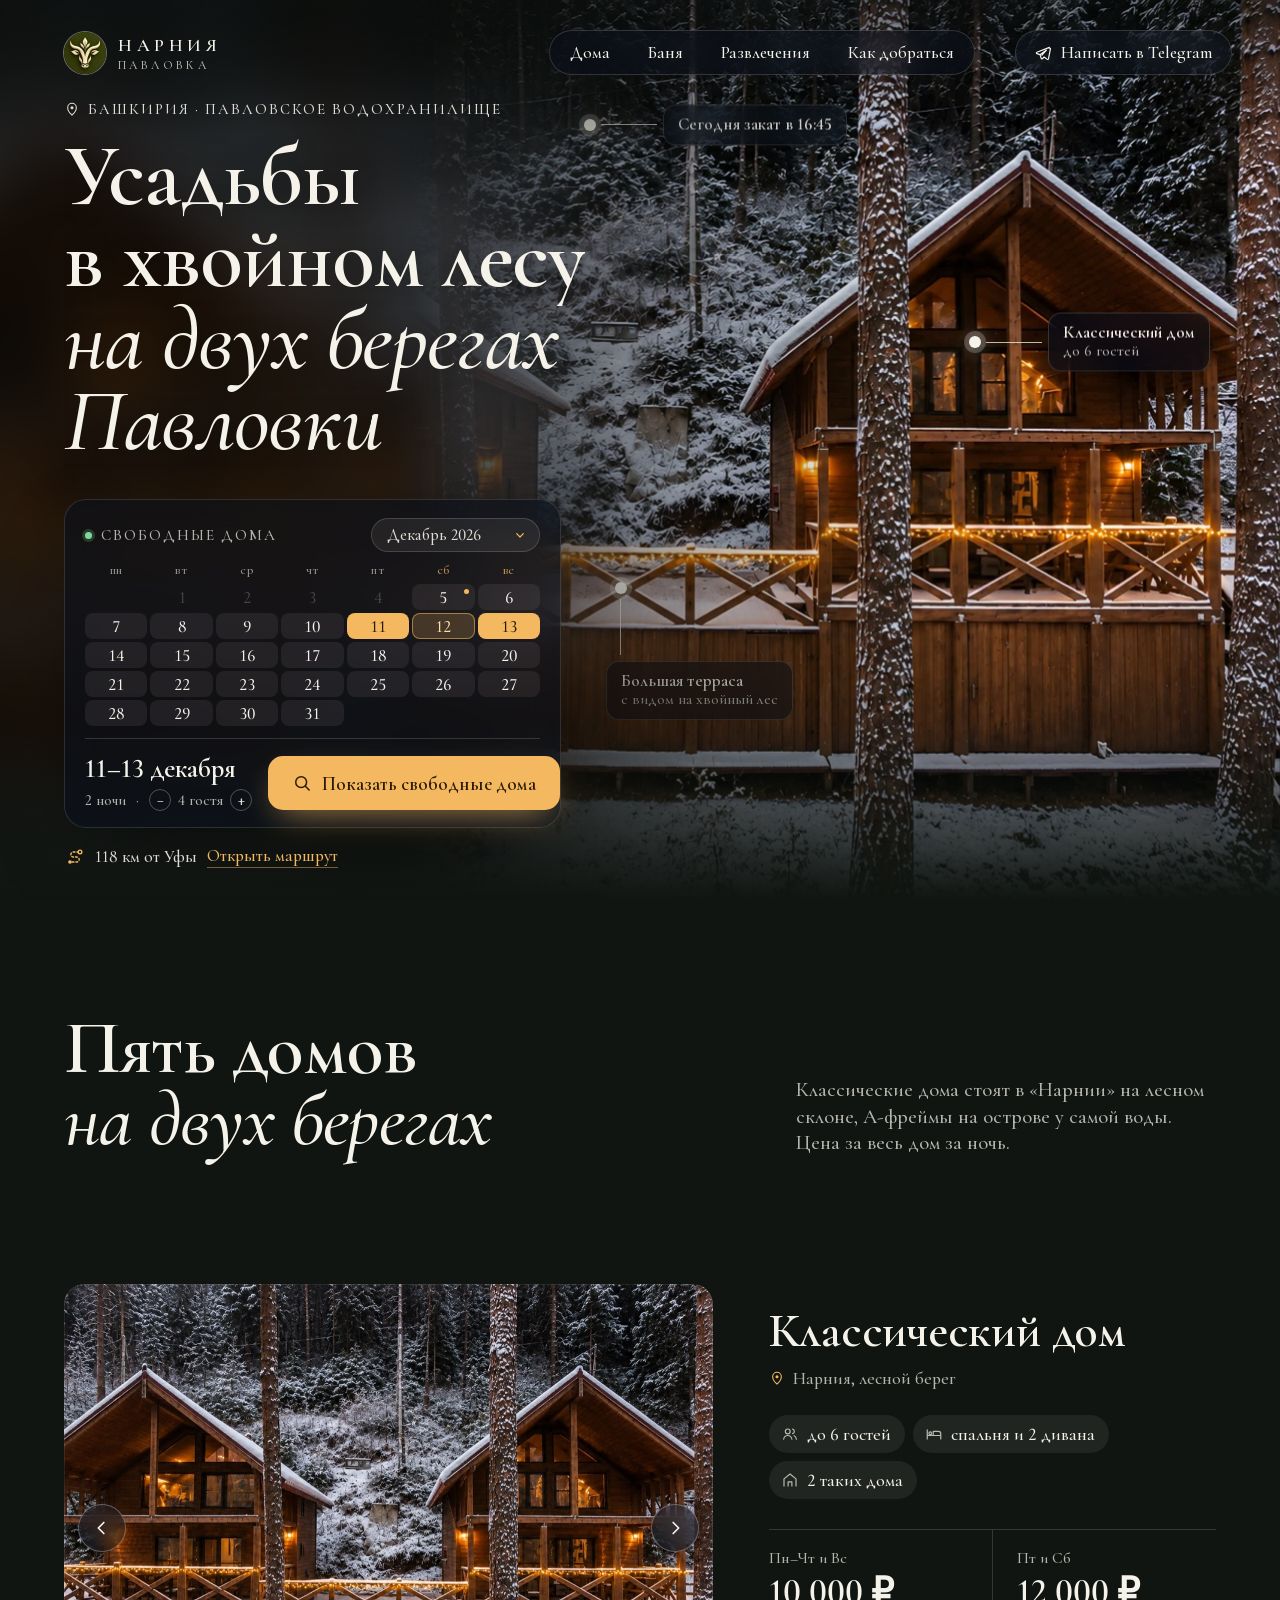
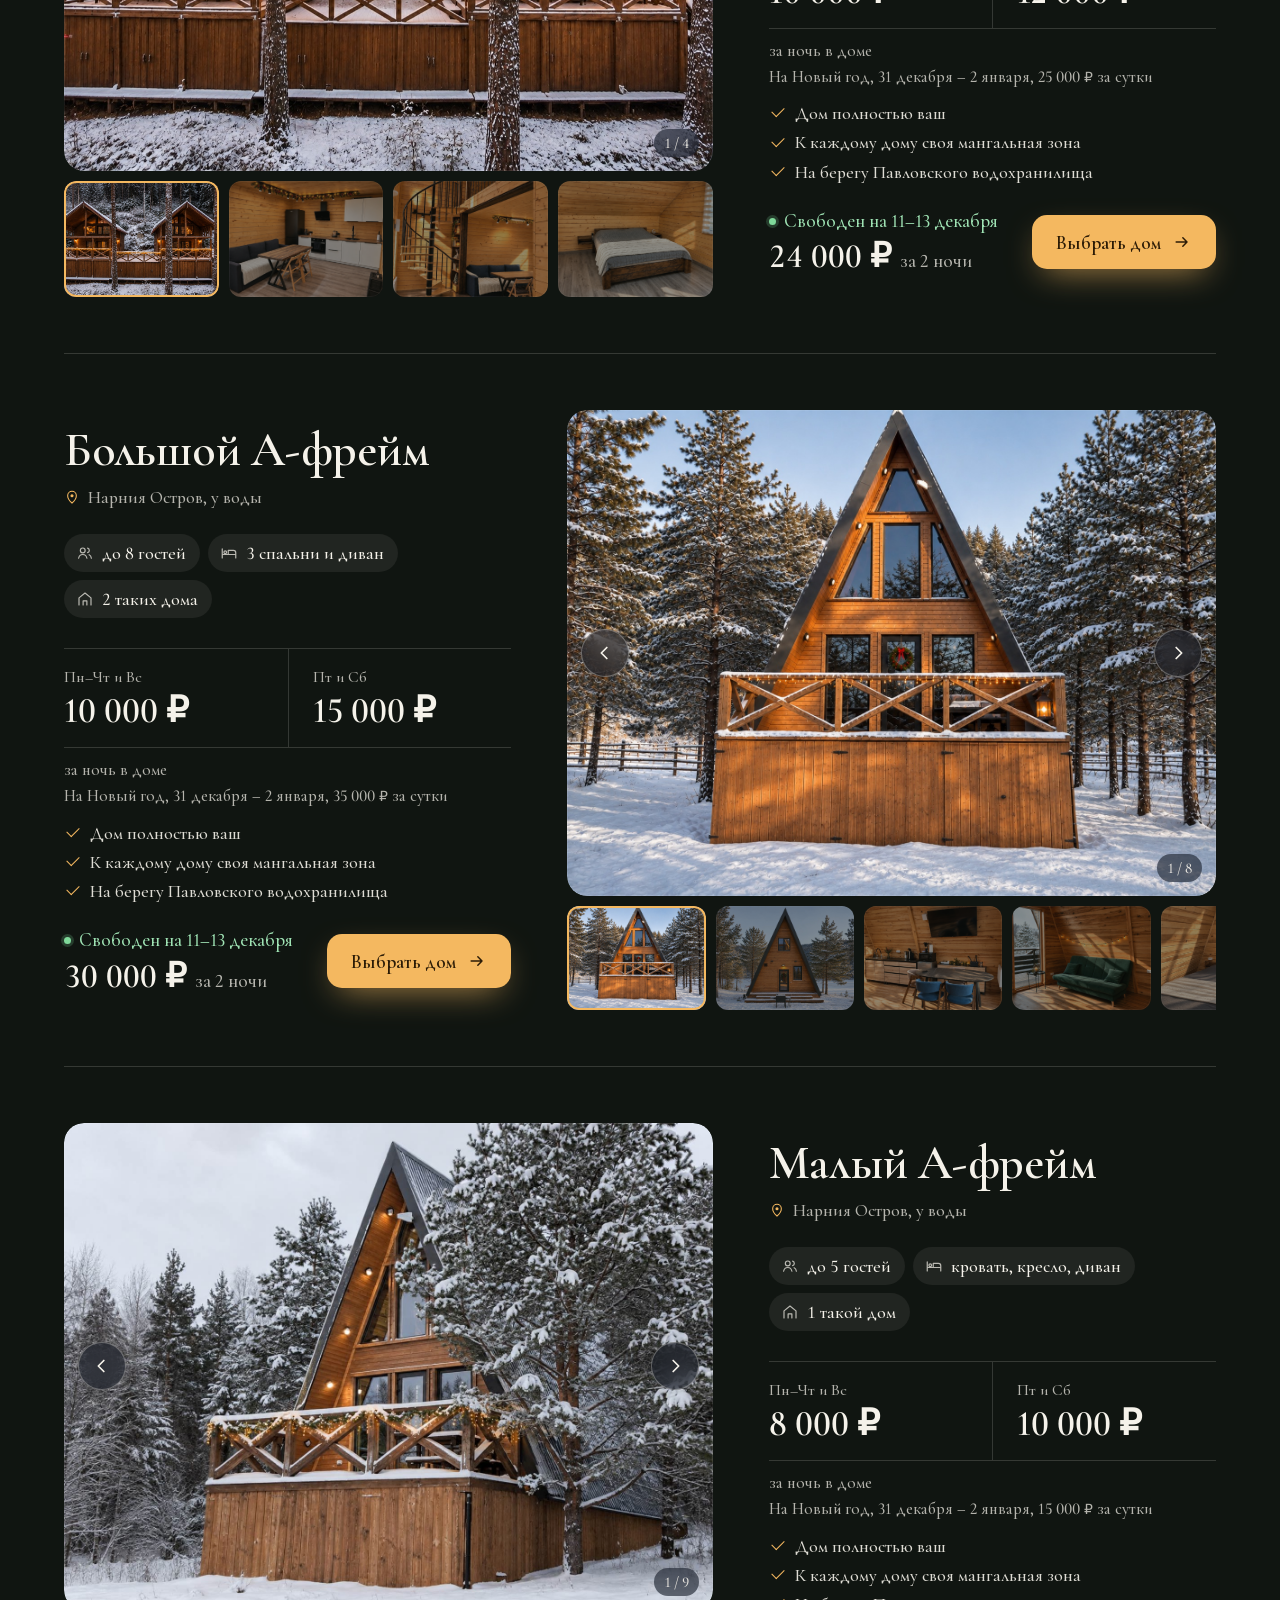
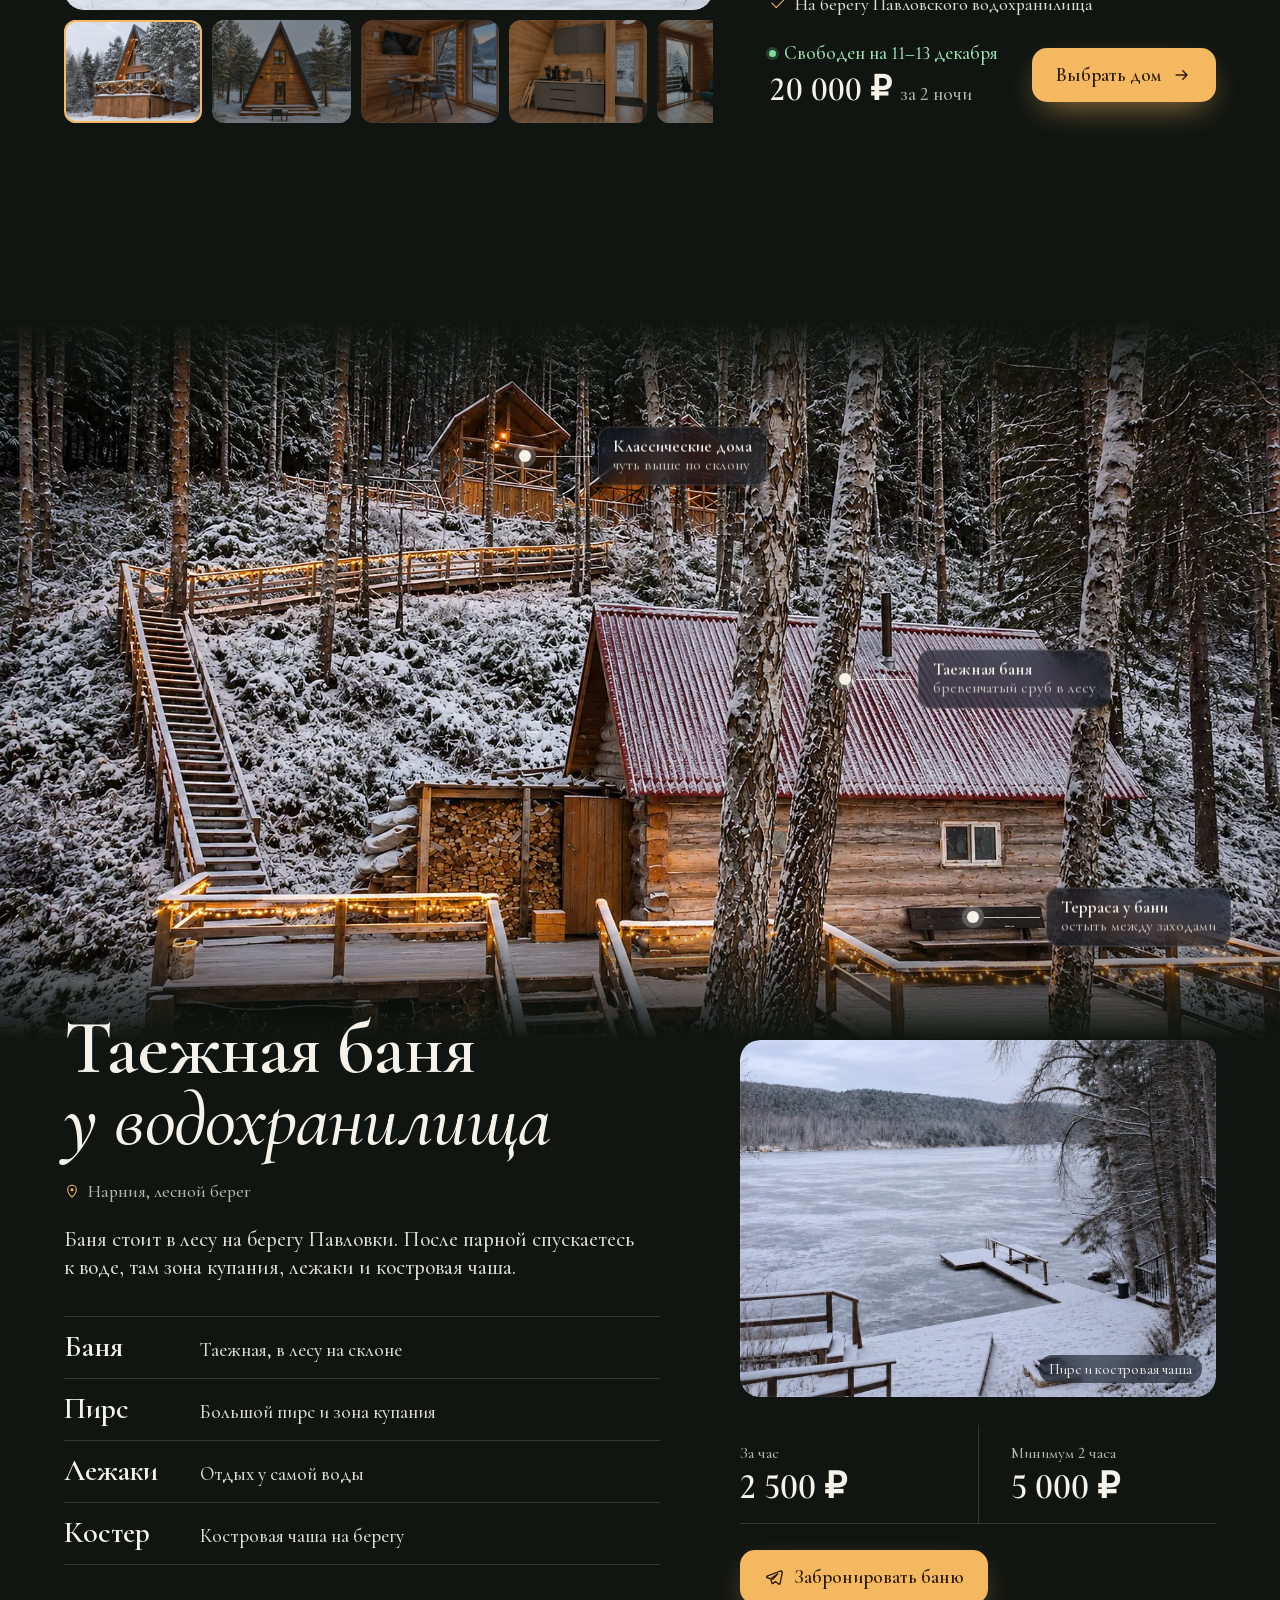
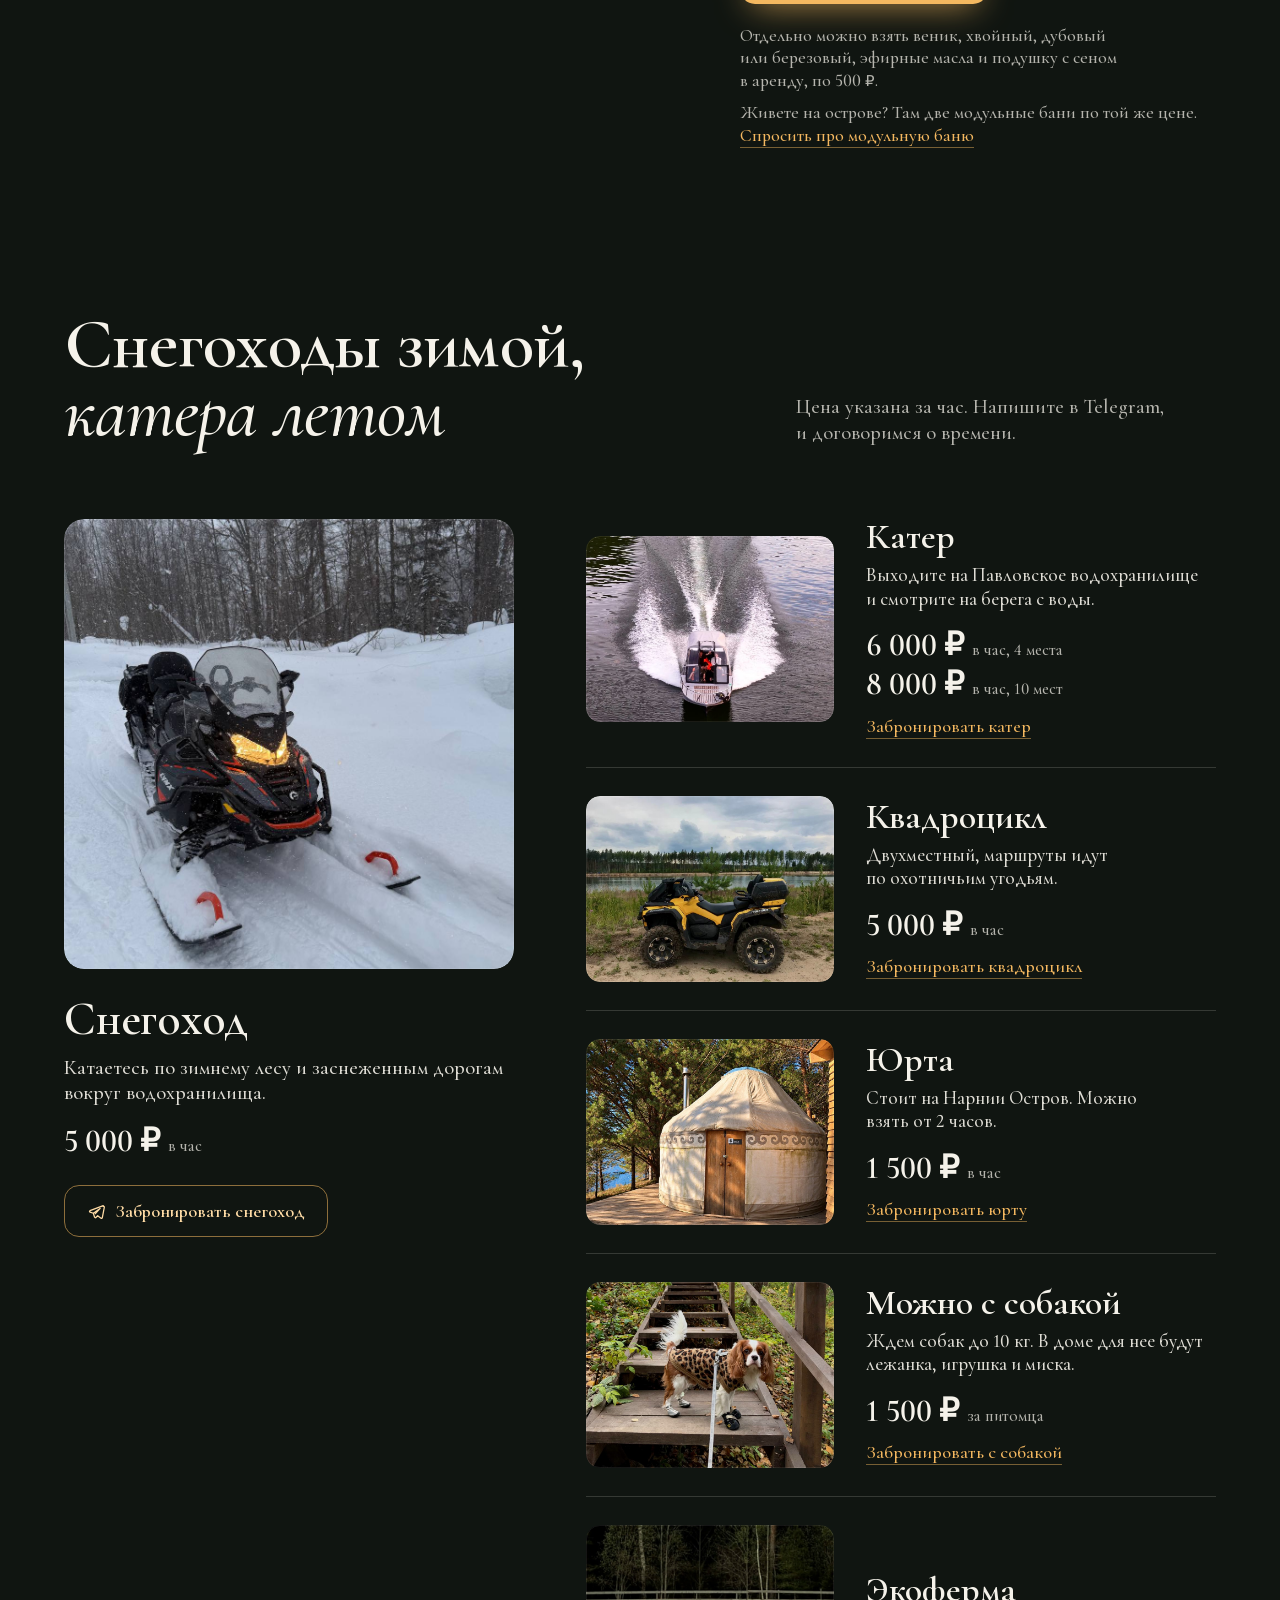
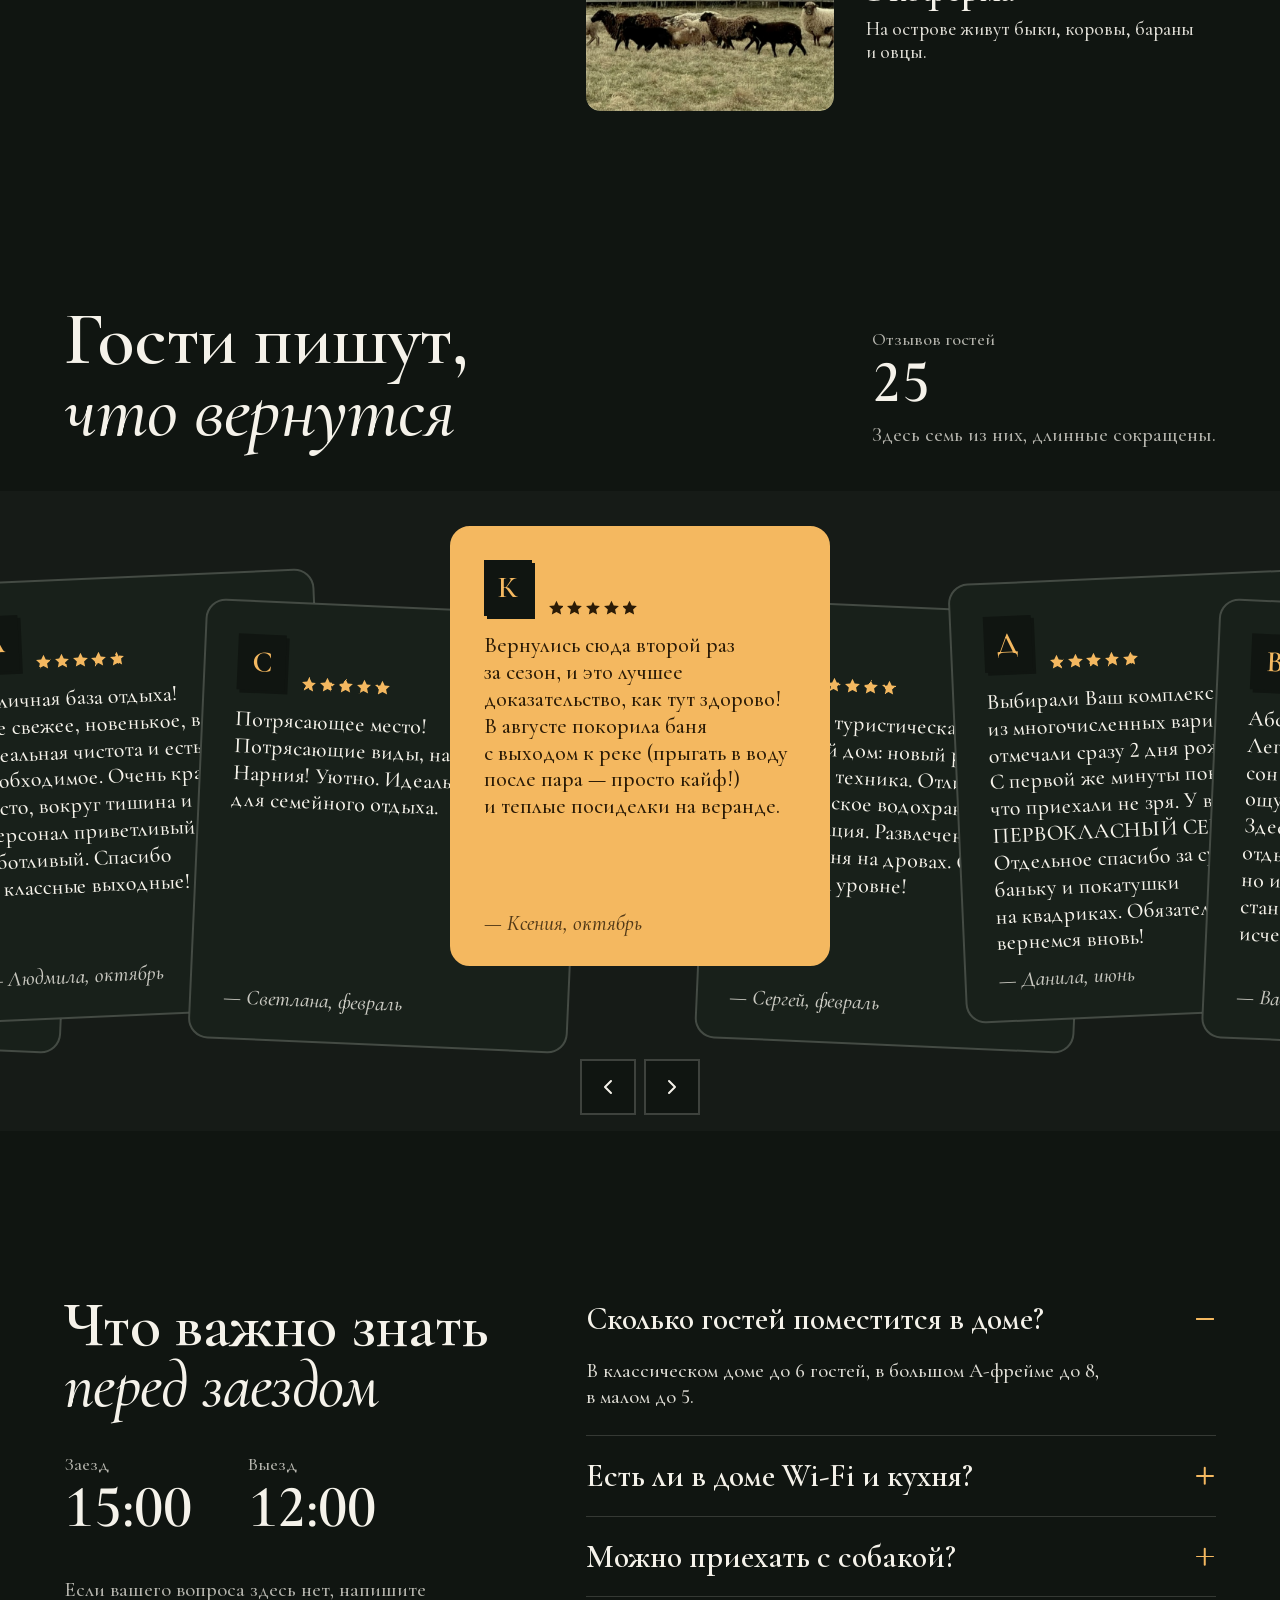
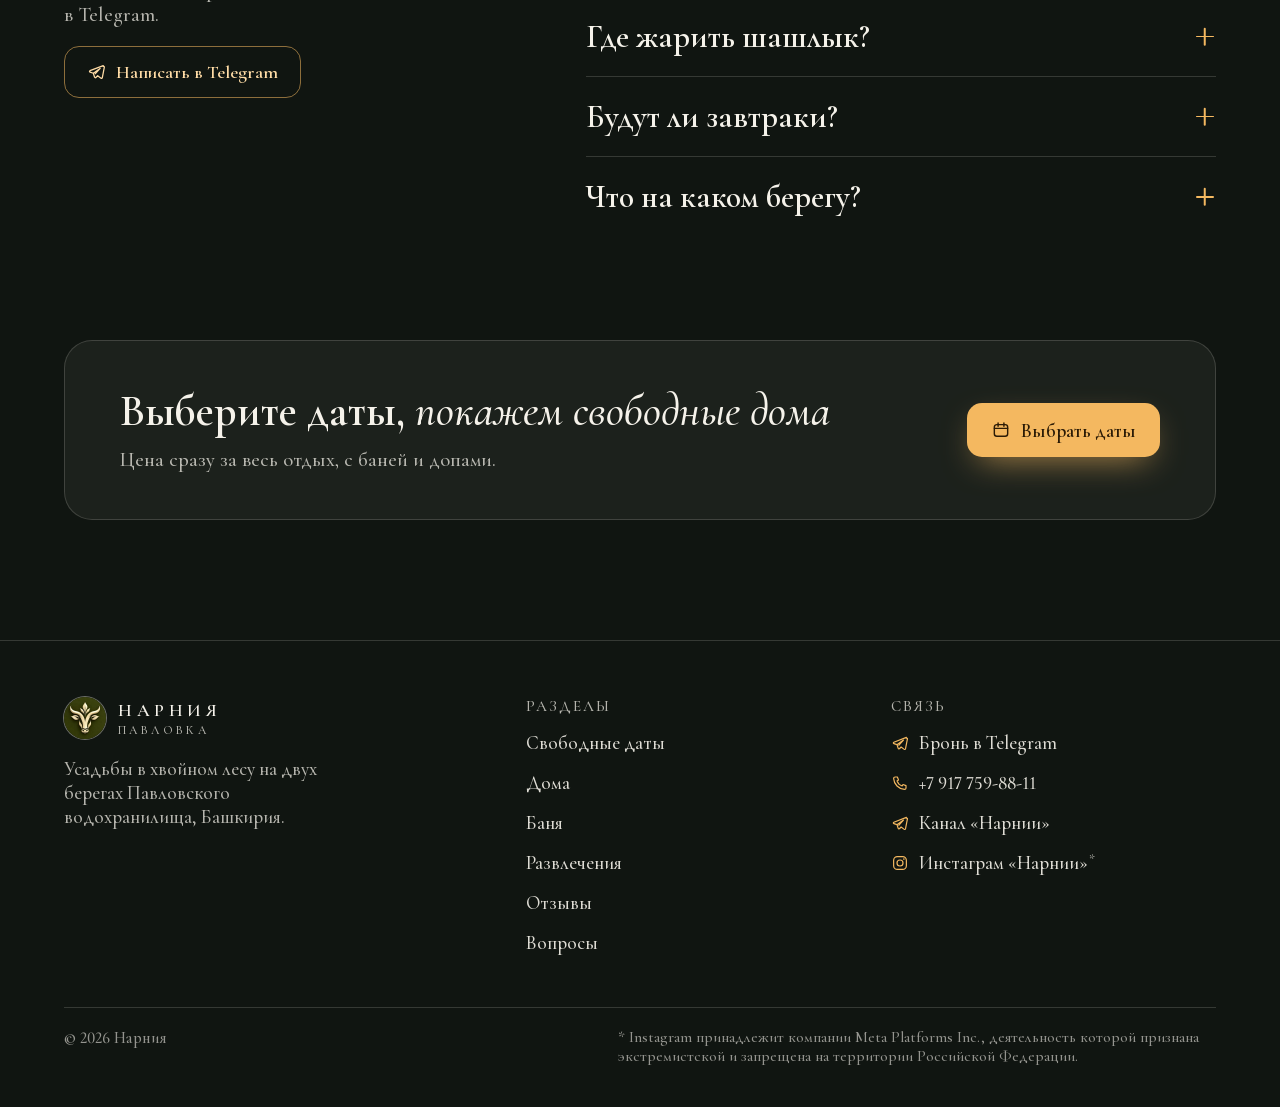
==== commit aee4ba70: "Цены по домам от Ромы, Новый год отдельно, акция без зачеркнутых цен Co-Authored-By: Claude Opus 5.5" ====
--- a/index.html
+++ b/index.html
@@ -734,6 +734,7 @@
   .promo-c { font-weight: 600; font-variant-numeric: tabular-nums; color: #ffe3b8; white-space: nowrap; }
   .promo + .price { margin-top: 16px; }
   /* зачеркнутая цена крупнее и четче, линия янтарная, как акцент сайта (Дмитрий, 22 ноя) */
+  .price-ny { margin: 6px 0 0; font-size: 14px; line-height: 1.45; color: var(--snow-70); }
   .price .old, .sale-prices s { display: block; width: fit-content; font-family: var(--serif); font-weight: 600; font-size: 22px; line-height: 1.1; color: rgba(245, 242, 234, .78); text-decoration: line-through; text-decoration-color: var(--amber); text-decoration-thickness: 2.5px; font-variant-numeric: lining-nums; }
   .price .old { margin-top: 8px; }
   .price .old + dd { margin-top: 2px; color: var(--amber); }
@@ -937,7 +938,7 @@
   @media (max-width: 899px) {
     .home .info { display: flex; flex-direction: column; }
     .home .bk { order: 1; margin-top: 18px; }
-    .home .facts, .home .promo, .home .price, .home .price-note, .home .perks { order: 2; }
+    .home .facts, .home .promo, .home .price, .home .price-note, .home .price-ny, .home .perks { order: 2; }
     .home .facts { margin-top: 24px; }
   }
   /* свайп по большому фото */
@@ -1318,7 +1319,7 @@
     <div class="sale-text">
       <p class="sale-k">Акция до&nbsp;30&nbsp;ноября</p>
       <h2 class="h2" id="sale-h">Ноябрьские цены <em>на&nbsp;все дома</em></h2>
-      <p class="sale-lead">Ночи до&nbsp;30&nbsp;ноября по&nbsp;ноябрьской цене. С&nbsp;1&nbsp;декабря будни 15&nbsp;000&nbsp;₽, пятница и&nbsp;суббота 20&nbsp;000&nbsp;₽.</p>
+      <p class="sale-lead">Бронируйте до&nbsp;30&nbsp;ноября, и&nbsp;декабрь будет по&nbsp;тем&nbsp;же ценам.</p>
       <a class="cta sale-cta" href="#doma">Выбрать дом
         <svg viewBox="0 0 24 24" aria-hidden="true"><path d="M5 12h13m-5-5 5 5-5 5" fill="none" stroke="currentColor" stroke-width="1.8" stroke-linecap="round" stroke-linejoin="round"/></svg>
       </a>
@@ -1332,10 +1333,10 @@
         <div><b data-t="s">00</b><span data-l="s">секунд</span></div>
       </div>
       <dl class="sale-prices">
-        <div><dt>Пн–Чт и&nbsp;Вс</dt><dd><s>15&nbsp;000&nbsp;₽</s>10&nbsp;000&nbsp;₽</dd></div>
-        <div><dt>Пт и&nbsp;Сб</dt><dd><s>20&nbsp;000&nbsp;₽</s>12&nbsp;000&nbsp;₽</dd></div>
+        <div><dt>Пн–Чт и&nbsp;Вс</dt><dd>от&nbsp;8&nbsp;000&nbsp;₽</dd></div>
+        <div><dt>Пт и&nbsp;Сб</dt><dd>от&nbsp;10&nbsp;000&nbsp;₽</dd></div>
       </dl>
-      <p class="sale-note">за&nbsp;ночь в&nbsp;доме, цена одна для&nbsp;всех домов</p>
+      <p class="sale-note">за&nbsp;ночь в&nbsp;доме, цена зависит от&nbsp;дома</p>
     </div>
   </div>
 </section>
@@ -1356,6 +1357,7 @@
       <ul class="facts"><li><svg viewBox="0 0 24 24" aria-hidden="true"><circle cx="9" cy="8.5" r="3.2" fill="none" stroke="currentColor" stroke-width="1.6"/><path d="M3.5 19c.6-3.2 2.8-5 5.5-5s4.9 1.8 5.5 5" fill="none" stroke="currentColor" stroke-width="1.6" stroke-linecap="round"/><path d="M15.5 5.6a3 3 0 0 1 0 5.8M17.5 14.3c1.6.6 2.7 2.2 3 4.7" fill="none" stroke="currentColor" stroke-width="1.6" stroke-linecap="round"/></svg>до&nbsp;6&nbsp;гостей</li><li><svg viewBox="0 0 24 24" aria-hidden="true"><path d="M3 18.5V6.5M3 14h18v4.5M21 14v-2.5a3 3 0 0 0-3-3h-7V14" fill="none" stroke="currentColor" stroke-width="1.6" stroke-linecap="round" stroke-linejoin="round"/><circle cx="7" cy="11" r="1.8" fill="none" stroke="currentColor" stroke-width="1.6"/></svg>спальня и 2 дивана</li><li><svg viewBox="0 0 24 24" aria-hidden="true"><path d="M4 20V10.5L12 4l8 6.5V20M9.5 20v-5.5h5V20" fill="none" stroke="currentColor" stroke-width="1.6" stroke-linejoin="round" stroke-linecap="round"/></svg>2 таких дома</li></ul>
       <dl class="price"><div><dt>Пн–Чт и Вс</dt><dd>10&nbsp;000&nbsp;₽</dd></div><div><dt>Пт и Сб</dt><dd>12&nbsp;000&nbsp;₽</dd></div></dl>
       <p class="price-note">за ночь в&nbsp;доме</p>
+      <p class="price-ny">На&nbsp;Новый год, 31&nbsp;декабря – 2&nbsp;января, 25&nbsp;000&nbsp;₽ за&nbsp;сутки</p>
       <ul class="perks"><li>Дом полностью ваш</li><li>К&nbsp;каждому дому своя мангальная зона</li><li>На&nbsp;берегу Павловского водохранилища</li></ul>
       <div class="bk" data-type="classic"></div>
     </div>
@@ -1369,8 +1371,9 @@
       <h3>Большой А-фрейм</h3>
       <p class="place"><svg viewBox="0 0 24 24" aria-hidden="true"><path d="M12 21s-6.5-5.6-6.5-11a6.5 6.5 0 0 1 13 0c0 5.4-6.5 11-6.5 11z" fill="none" stroke="currentColor" stroke-width="1.6"/><circle cx="12" cy="10" r="2.3" fill="currentColor"/></svg>Нарния Остров, у воды</p>
       <ul class="facts"><li><svg viewBox="0 0 24 24" aria-hidden="true"><circle cx="9" cy="8.5" r="3.2" fill="none" stroke="currentColor" stroke-width="1.6"/><path d="M3.5 19c.6-3.2 2.8-5 5.5-5s4.9 1.8 5.5 5" fill="none" stroke="currentColor" stroke-width="1.6" stroke-linecap="round"/><path d="M15.5 5.6a3 3 0 0 1 0 5.8M17.5 14.3c1.6.6 2.7 2.2 3 4.7" fill="none" stroke="currentColor" stroke-width="1.6" stroke-linecap="round"/></svg>до&nbsp;8&nbsp;гостей</li><li><svg viewBox="0 0 24 24" aria-hidden="true"><path d="M3 18.5V6.5M3 14h18v4.5M21 14v-2.5a3 3 0 0 0-3-3h-7V14" fill="none" stroke="currentColor" stroke-width="1.6" stroke-linecap="round" stroke-linejoin="round"/><circle cx="7" cy="11" r="1.8" fill="none" stroke="currentColor" stroke-width="1.6"/></svg>3&nbsp;спальни и диван</li><li><svg viewBox="0 0 24 24" aria-hidden="true"><path d="M4 20V10.5L12 4l8 6.5V20M9.5 20v-5.5h5V20" fill="none" stroke="currentColor" stroke-width="1.6" stroke-linejoin="round" stroke-linecap="round"/></svg>2 таких дома</li></ul>
-      <dl class="price"><div><dt>Пн–Чт и Вс</dt><dd>10&nbsp;000&nbsp;₽</dd></div><div><dt>Пт и Сб</dt><dd>12&nbsp;000&nbsp;₽</dd></div></dl>
+      <dl class="price"><div><dt>Пн–Чт и Вс</dt><dd>10&nbsp;000&nbsp;₽</dd></div><div><dt>Пт и Сб</dt><dd>15&nbsp;000&nbsp;₽</dd></div></dl>
       <p class="price-note">за ночь в&nbsp;доме</p>
+      <p class="price-ny">На&nbsp;Новый год, 31&nbsp;декабря – 2&nbsp;января, 35&nbsp;000&nbsp;₽ за&nbsp;сутки</p>
       <ul class="perks"><li>Дом полностью ваш</li><li>К&nbsp;каждому дому своя мангальная зона</li><li>На&nbsp;берегу Павловского водохранилища</li></ul>
       <div class="bk" data-type="big"></div>
     </div>
@@ -1384,8 +1387,9 @@
       <h3>Малый А-фрейм</h3>
       <p class="place"><svg viewBox="0 0 24 24" aria-hidden="true"><path d="M12 21s-6.5-5.6-6.5-11a6.5 6.5 0 0 1 13 0c0 5.4-6.5 11-6.5 11z" fill="none" stroke="currentColor" stroke-width="1.6"/><circle cx="12" cy="10" r="2.3" fill="currentColor"/></svg>Нарния Остров, у воды</p>
       <ul class="facts"><li><svg viewBox="0 0 24 24" aria-hidden="true"><circle cx="9" cy="8.5" r="3.2" fill="none" stroke="currentColor" stroke-width="1.6"/><path d="M3.5 19c.6-3.2 2.8-5 5.5-5s4.9 1.8 5.5 5" fill="none" stroke="currentColor" stroke-width="1.6" stroke-linecap="round"/><path d="M15.5 5.6a3 3 0 0 1 0 5.8M17.5 14.3c1.6.6 2.7 2.2 3 4.7" fill="none" stroke="currentColor" stroke-width="1.6" stroke-linecap="round"/></svg>до&nbsp;5&nbsp;гостей</li><li><svg viewBox="0 0 24 24" aria-hidden="true"><path d="M3 18.5V6.5M3 14h18v4.5M21 14v-2.5a3 3 0 0 0-3-3h-7V14" fill="none" stroke="currentColor" stroke-width="1.6" stroke-linecap="round" stroke-linejoin="round"/><circle cx="7" cy="11" r="1.8" fill="none" stroke="currentColor" stroke-width="1.6"/></svg>кровать, кресло, диван</li><li><svg viewBox="0 0 24 24" aria-hidden="true"><path d="M4 20V10.5L12 4l8 6.5V20M9.5 20v-5.5h5V20" fill="none" stroke="currentColor" stroke-width="1.6" stroke-linejoin="round" stroke-linecap="round"/></svg>1 такой дом</li></ul>
-      <dl class="price"><div><dt>Пн–Чт и Вс</dt><dd>10&nbsp;000&nbsp;₽</dd></div><div><dt>Пт и Сб</dt><dd>12&nbsp;000&nbsp;₽</dd></div></dl>
+      <dl class="price"><div><dt>Пн–Чт и Вс</dt><dd>8&nbsp;000&nbsp;₽</dd></div><div><dt>Пт и Сб</dt><dd>10&nbsp;000&nbsp;₽</dd></div></dl>
       <p class="price-note">за ночь в&nbsp;доме</p>
+      <p class="price-ny">На&nbsp;Новый год, 31&nbsp;декабря – 2&nbsp;января, 15&nbsp;000&nbsp;₽ за&nbsp;сутки</p>
       <ul class="perks"><li>Дом полностью ваш</li><li>К&nbsp;каждому дому своя мангальная зона</li><li>На&nbsp;берегу Павловского водохранилища</li></ul>
       <div class="bk" data-type="small"></div>
     </div>
@@ -1755,8 +1759,10 @@
 
   // Цены одни на все дома (Аделия, 14 ноя): ночи до 1 декабря 2026 по 10 000 / 12 000, дальше 15 000 / 20 000.
   // Будни Пн–Чт и Вс, выходные ночи на Пт и Сб.
-  var SEASONS = [{ until: new Date(2026, 11, 1), wd: 10000, we: 12000 }, { until: null, wd: 15000, we: 20000 }];
-  function priceOn(d) { for (var i = 0; i < SEASONS.length; i++) { if (!SEASONS[i].until || d < SEASONS[i].until) return SEASONS[i]; } }
+  // С 23 ноя цены по домам (Рома, чат 23 ноя), действуют до 15 декабря, дальше пришлют новые.
+  // Ночи 31 декабря и 1 января по новогодней цене за сутки.
+  var PRICES = { classic: { wd: 10000, we: 12000, ny: 25000 }, big: { wd: 10000, we: 15000, ny: 35000 }, small: { wd: 8000, we: 10000, ny: 15000 } };
+  function isNY(d) { return (d.getMonth() === 11 && d.getDate() === 31) || (d.getMonth() === 0 && d.getDate() === 1); }
   var TYPES = {
     classic: { name: 'Классический дом', acc: 'классический дом', place: 'Нарния, лесной берег', max: 6, img: 'dom-classic-1.jpg' },
     big: { name: 'Большой А‑фрейм', acc: 'большой А-фрейм', place: 'Нарния Остров, у воды', max: 8, img: 'dom-big-1.jpg' },
@@ -1822,29 +1828,13 @@
 
   // Полгода дат с понедельника текущей недели. На компьютере видно 14 дней, стрелки листают по две недели.
   var today = new Date(); today.setHours(0, 0, 0, 0);
-  // Карточки домов показывают цены текущего сезона: с 1 декабря сами переключаются на 15 000 / 20 000
-  function setCardPrices(p) {
-    [].forEach.call(document.querySelectorAll('.home .price'), function (dl) {
-      var dd = dl.querySelectorAll('dd'); dd[0].textContent = money(p.wd); dd[1].textContent = money(p.we);
-    });
-  }
-  (function () {
-    var now = priceOn(today);
-    if (now !== SEASONS[0]) setCardPrices(now);
-  })();
   // Акция до 30 ноября включительно (Юра, 21 ноя): ноябрьская цена как акционная, рядом зачеркнутая декабрьская
   // и отсчет до 1 декабря 00:00 по Уфе (UTC+5). После конца акции все это само пропадает, вечного таймера нет.
   (function () {
-    var END = Date.UTC(2026, 10, 30, 19, 0, 0), full = SEASONS[1];
+    var END = Date.UTC(2026, 10, 30, 19, 0, 0);
     if (Date.now() >= END) return;
     var promos = [], olds = [], cards = [];
     [].forEach.call(document.querySelectorAll('.home .price'), function (dl) {
-      var dd = dl.querySelectorAll('dd'), was = [full.wd, full.we];
-      [].forEach.call(dd, function (d, i) {
-        var o = document.createElement('s'); o.className = 'old'; o.textContent = money(was[i]);
-        o.setAttribute('aria-label', 'Без акции ' + money(was[i]));
-        d.parentNode.insertBefore(o, d); olds.push(o);
-      });
       var pr = document.createElement('p'); pr.className = 'promo';
       pr.innerHTML = '<span class="promo-t">До конца акции осталось</span> <b class="promo-c"></b>';
       dl.parentNode.insertBefore(pr, dl); cards.push(pr);
@@ -1860,7 +1850,6 @@
       if (left <= 0) {
         clearInterval(timer);
         promos.concat(olds, cards).forEach(function (el) { el.remove(); });
-        setCardPrices(full);
         return;
       }
       var v = { d: Math.floor(left / 86400), h: Math.floor(left % 86400 / 3600), m: Math.floor(left % 3600 / 60), s: left % 60 };
@@ -1926,9 +1915,9 @@
 
   // Цена дома за ночи с a по b-1: ночи на пятницу и субботу по выходной цене
   function cost(type, a, b) {
-    var wd = 0, we = 0, wdSum = 0, weSum = 0;
-    for (var k = a; k < b; k++) { var g = days[k].getDay(), pr = priceOn(days[k]); if (g === 5 || g === 6) { we++; weSum += pr.we; } else { wd++; wdSum += pr.wd; } }
-    return { wd: wd, we: we, wdSum: wdSum, weSum: weSum, sum: wdSum + weSum };
+    var wd = 0, we = 0, ny = 0, wdSum = 0, weSum = 0, nySum = 0, pr = PRICES[type] || PRICES.classic;
+    for (var k = a; k < b; k++) { var g = days[k].getDay(); if (isNY(days[k])) { ny++; nySum += pr.ny; } else if (g === 5 || g === 6) { we++; weSum += pr.we; } else { wd++; wdSum += pr.wd; } }
+    return { wd: wd, we: we, ny: ny, wdSum: wdSum, weSum: weSum, nySum: nySum, sum: wdSum + weSum + nySum };
   }
   // Ближайшие даты той же длины, когда дом этого типа свободен
   function nearest(type, n) {
@@ -2185,6 +2174,7 @@
     var p = cost(type, a, b), lines = '', extra = [], total = p.sum;
     if (p.wd) lines += line(nightsText(p.wd) + ' в' + NB + 'будни', money(p.wdSum));
     if (p.we) lines += line(nightsText(p.we) + ' на' + NB + 'Пт и' + NB + 'Сб', money(p.weSum));
+    if (p.ny) lines += line(nightsText(p.ny) + ' на' + NB + 'Новый год', money(p.nySum));
     LINE_ORDER.concat(FOOD.map(function (x) { return x.id; })).forEach(function (id) {
       var x = DOPS[id], q = qty[id];
       if (!q) return;
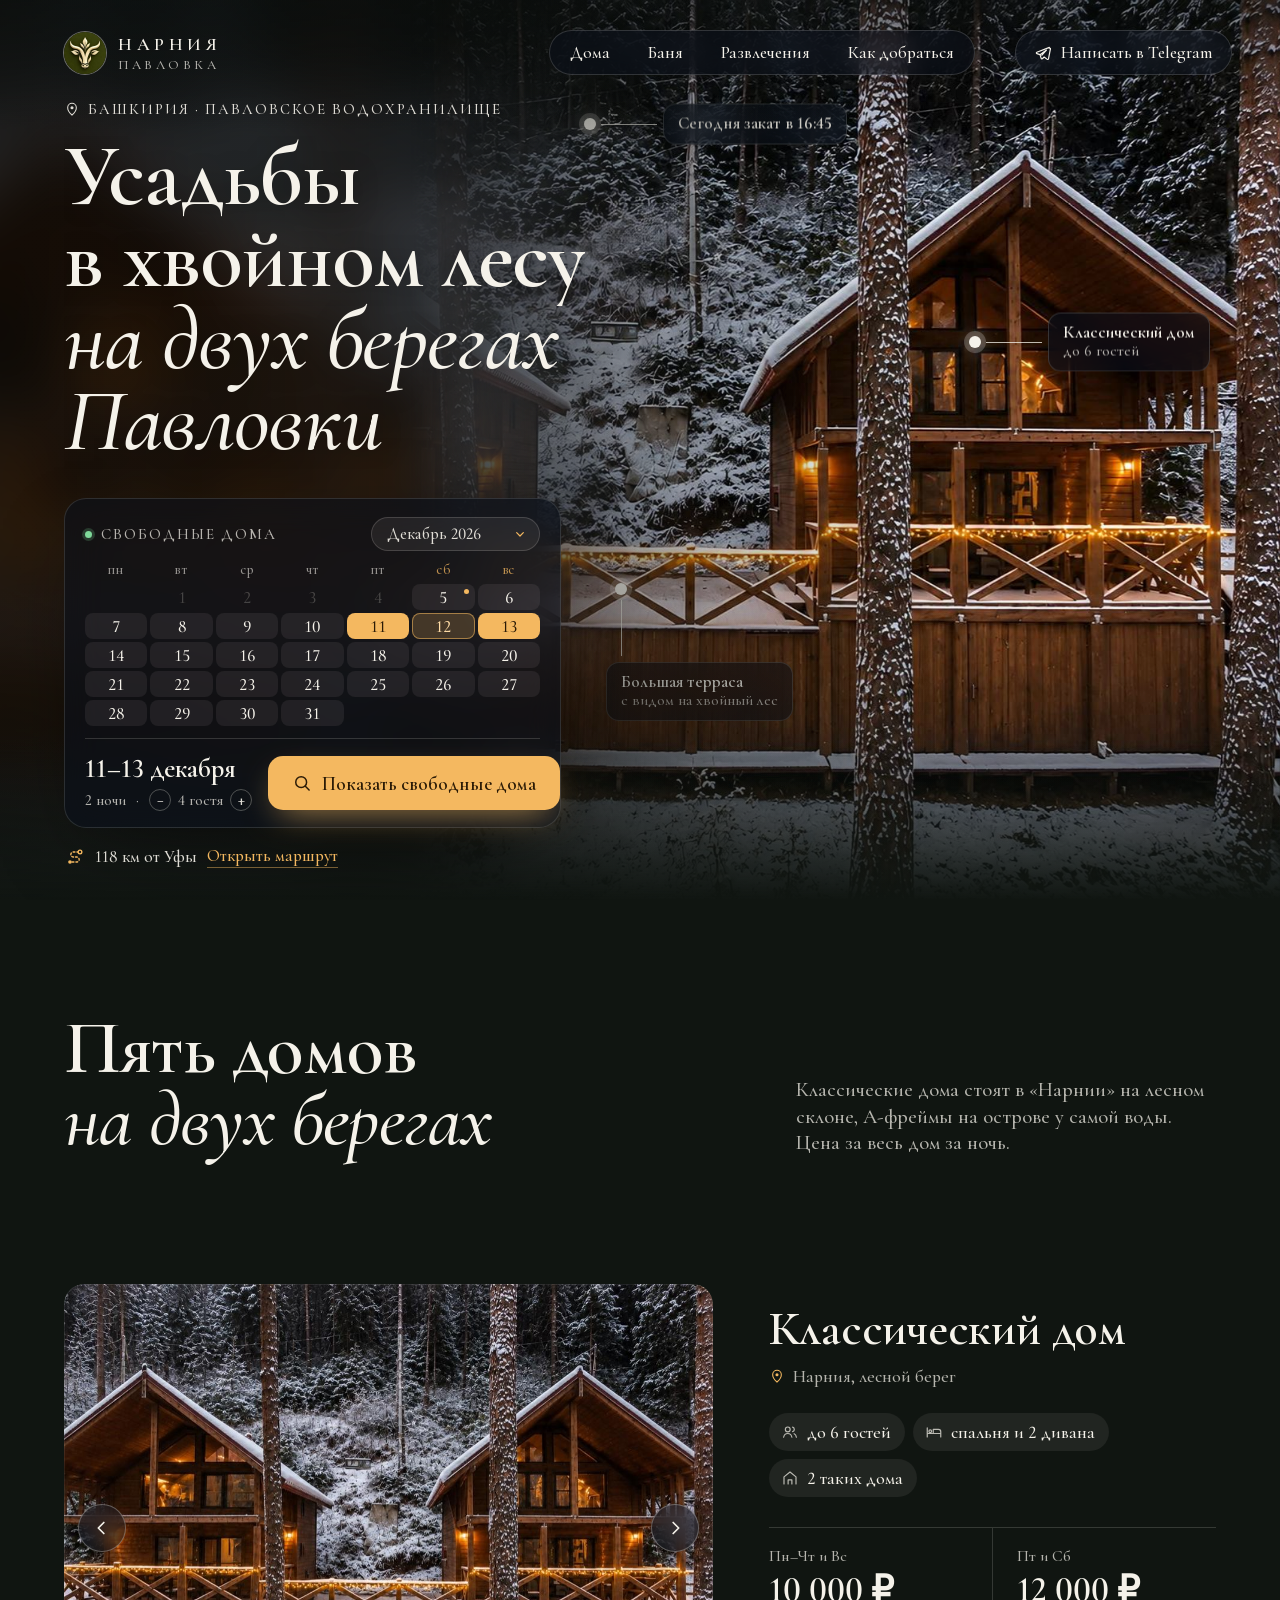
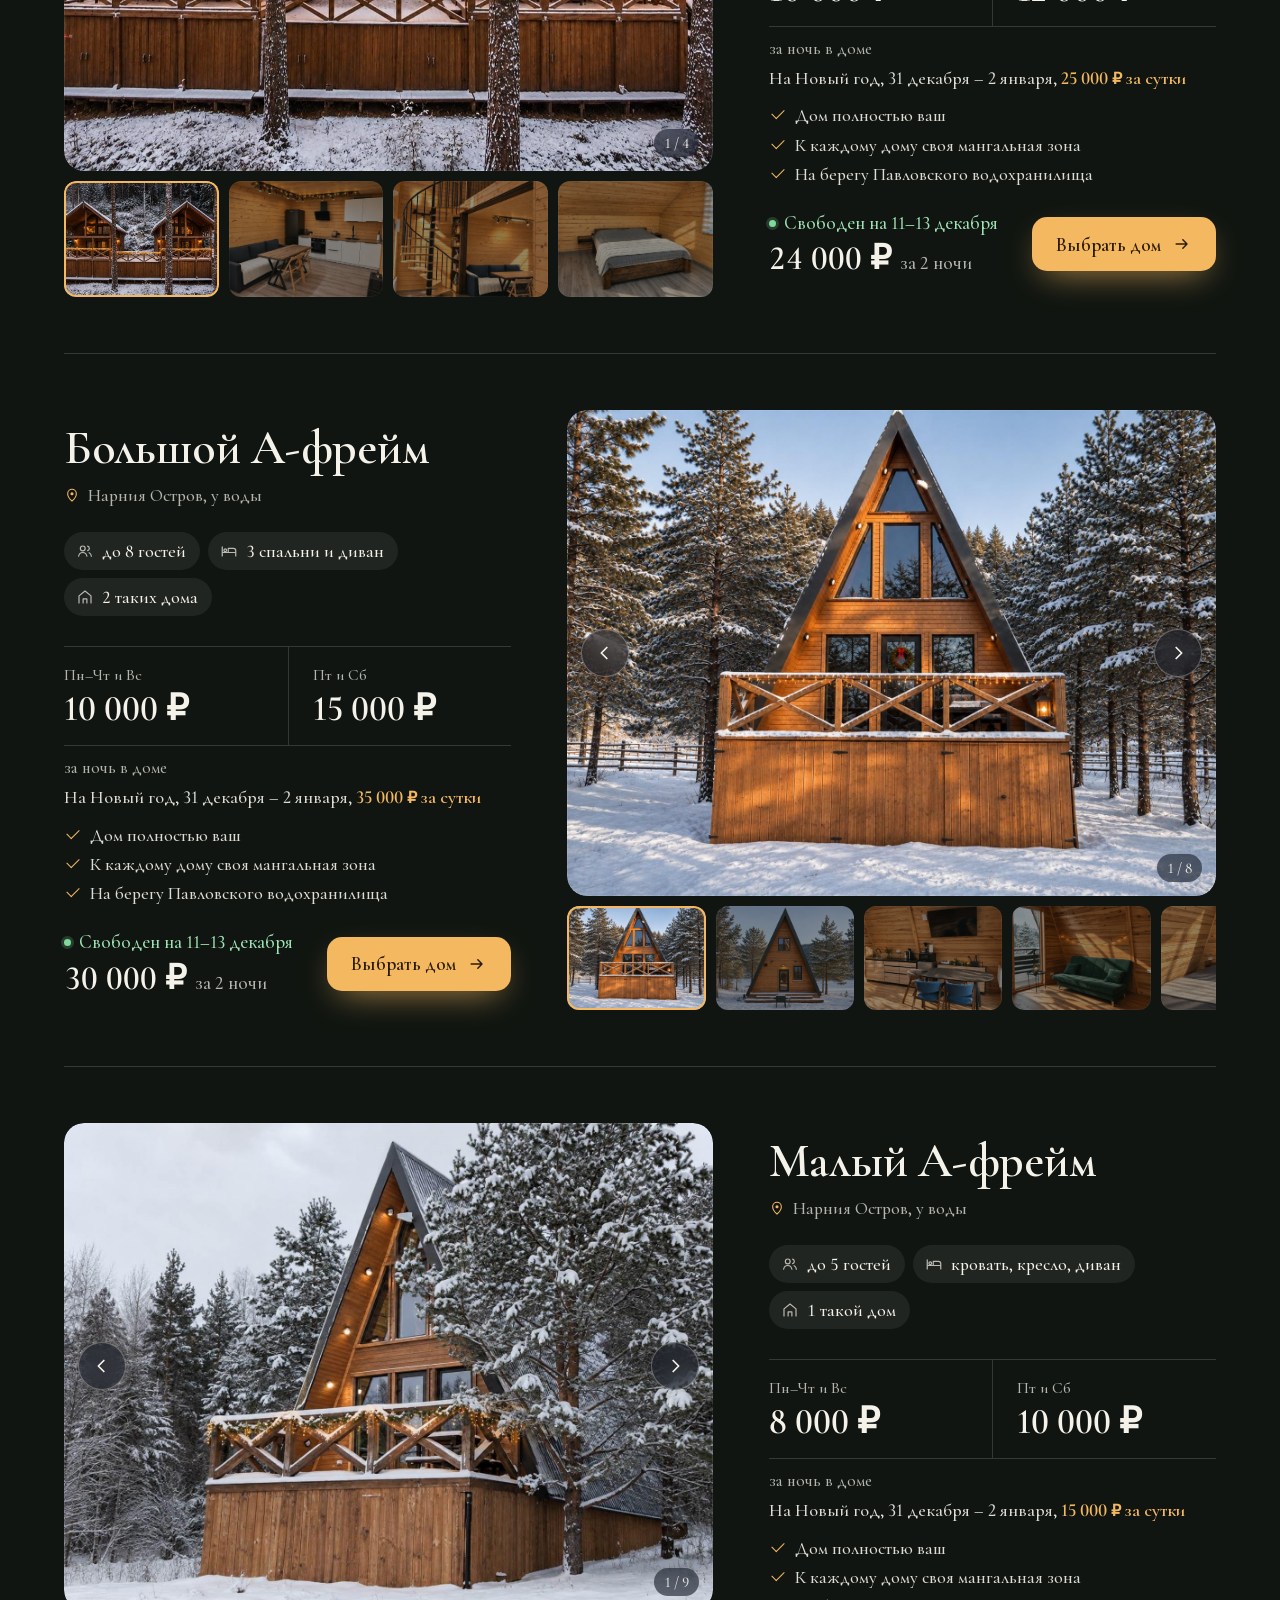
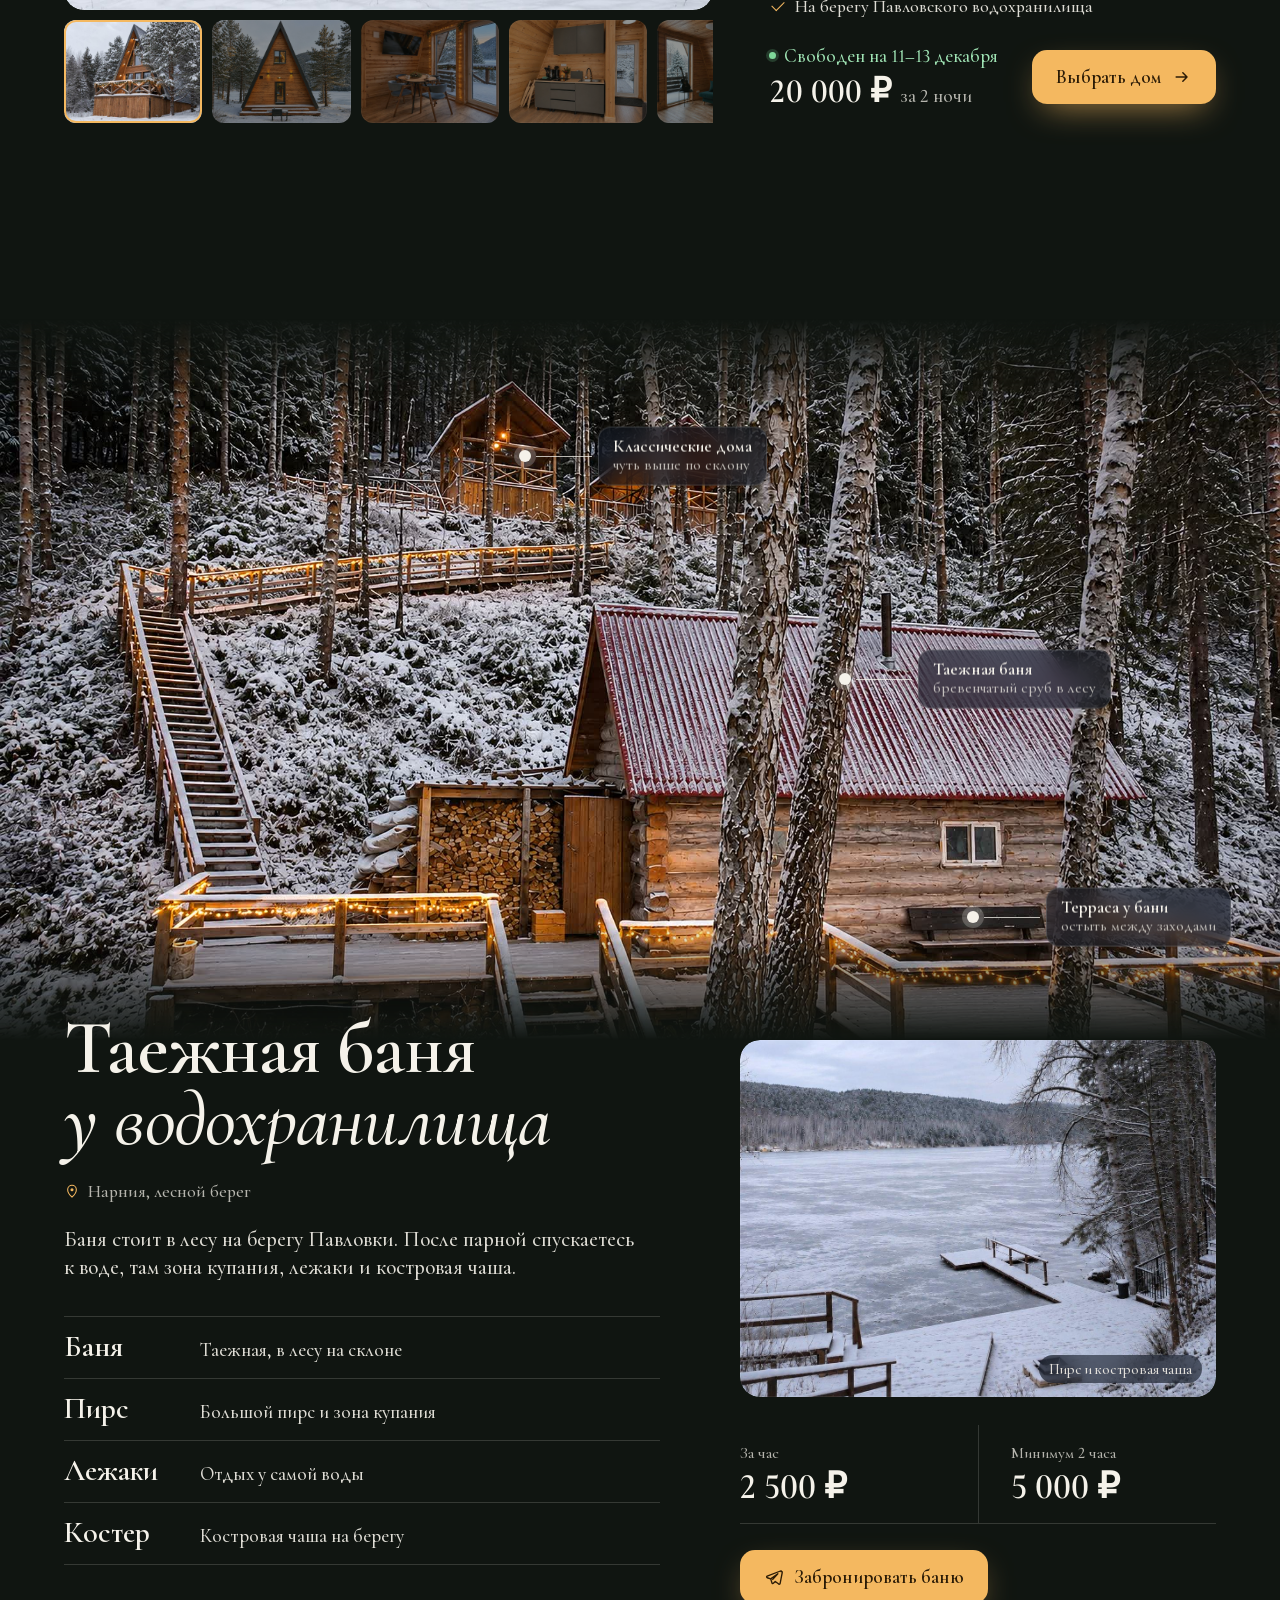
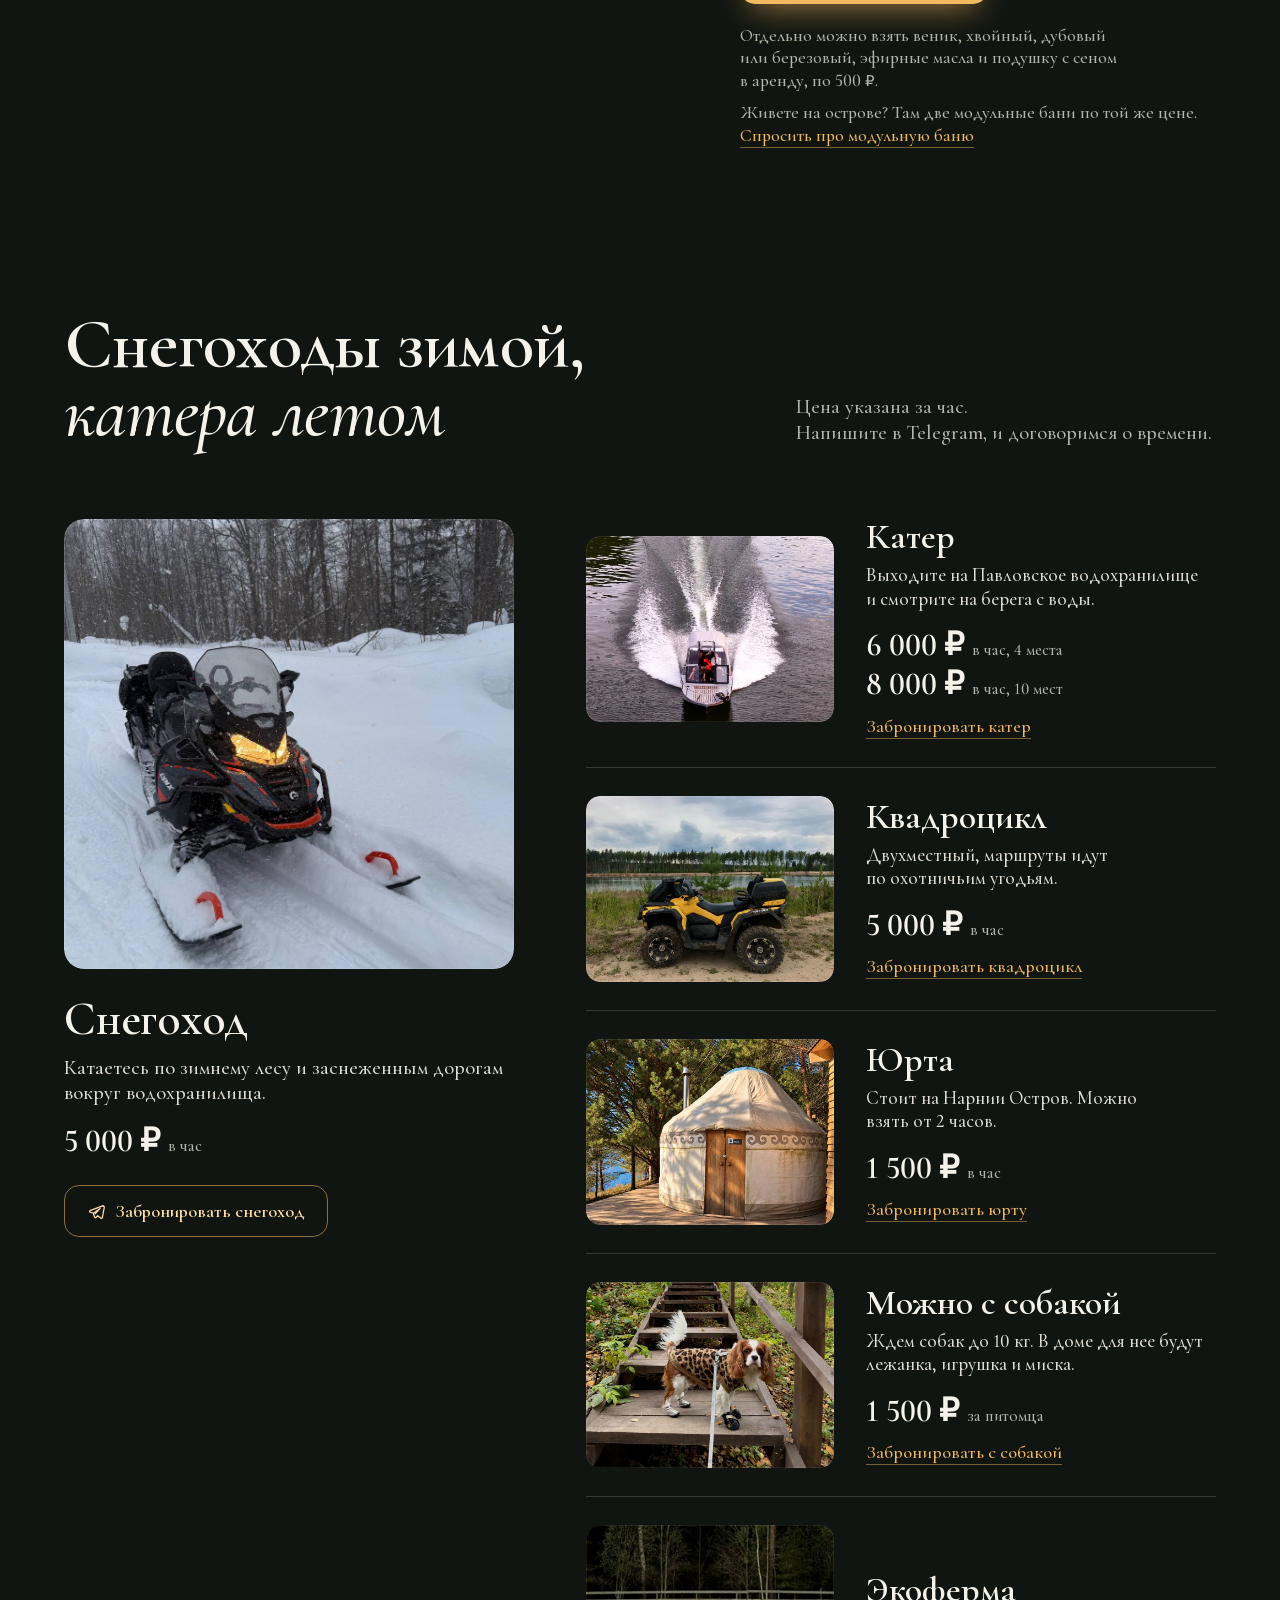
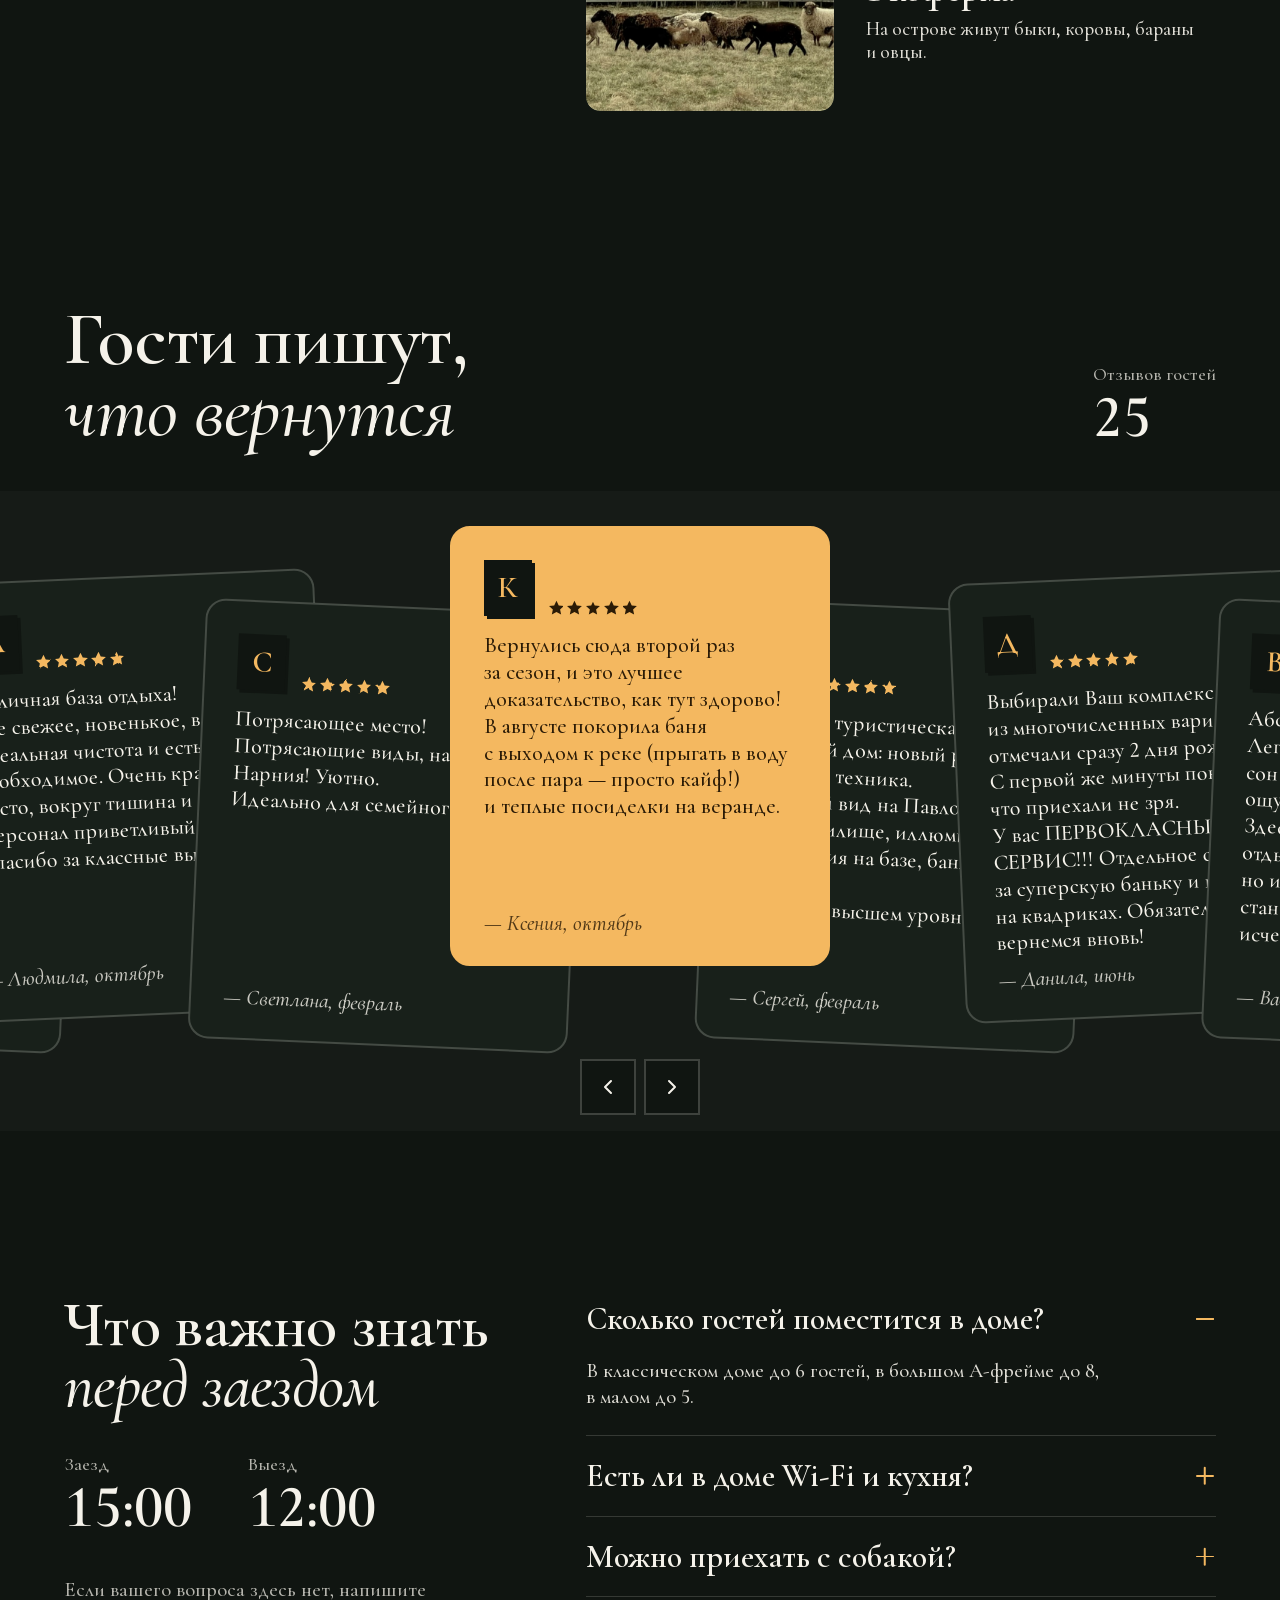
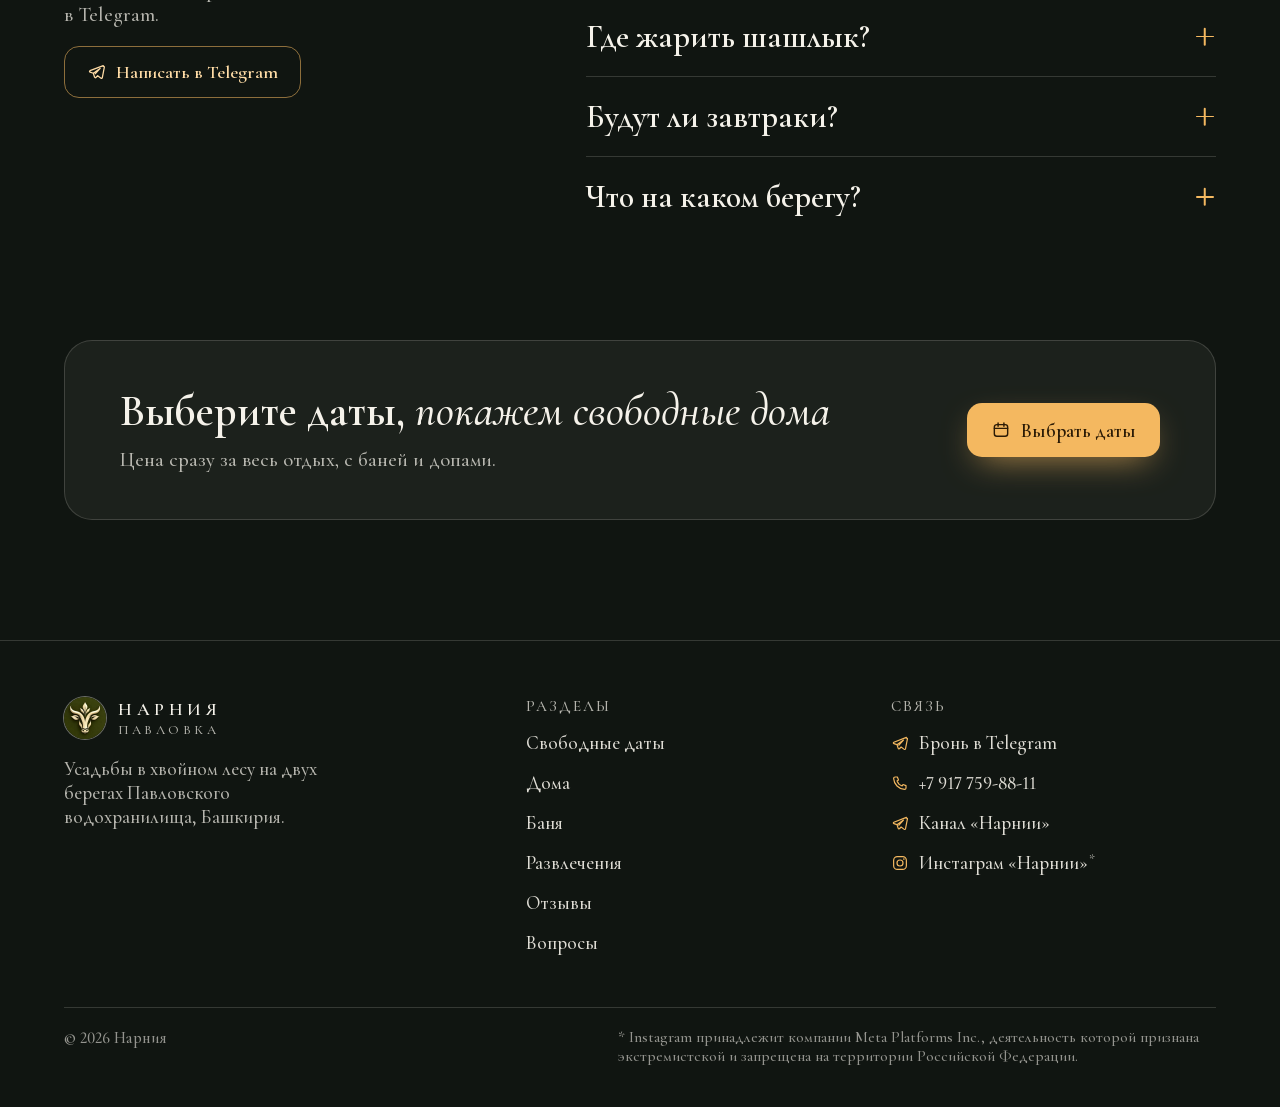
==== commit f0fe4070: "Правки по проверке живого сайта: акция на узком телефоне, Новый год, висячие слова, легкие фото Co-A" ====
--- a/index.html
+++ b/index.html
@@ -79,7 +79,7 @@
   .brand { display: flex; align-items: center; gap: 12px; }
   .brand img { width: 42px; height: 42px; border-radius: 50%; display: block; box-shadow: 0 0 0 1px rgba(245, 242, 234, .4); }
   .brand b { display: block; font-weight: 600; font-size: 15px; letter-spacing: .3em; }
-  .brand small { display: block; font-size: 10px; letter-spacing: .34em; color: var(--snow-70); margin-top: 2px; }
+  .brand small { display: block; font-size: 11px; letter-spacing: .32em; color: var(--snow-70); margin-top: 2px; }
   .links { display: flex; gap: 30px; margin-left: auto; font-size: 14.5px; font-weight: 500; color: var(--snow); text-shadow: 0 1px 10px rgba(0, 0, 0, .55); }
   .nav-cta { display: inline-flex; align-items: center; gap: 9px; padding: 11px 18px; border-radius: 999px; border: 1px solid rgba(245, 242, 234, .42); background: rgba(9, 16, 29, .18); backdrop-filter: blur(10px); font-size: 14.5px; font-weight: 500; }
   .nav-cta svg { width: 18px; height: 18px; }
@@ -459,6 +459,7 @@
   /* ---------- отзывы ---------- */
   .rev { padding: 24px 0 140px; background: var(--night-2); }
   .rev-head { display: flex; align-items: flex-end; justify-content: space-between; gap: 48px; padding: 0 var(--pad); }
+  @media (min-width: 900px) { .rev-head { box-sizing: content-box; max-width: 1312px; margin-inline: auto; } }
   .rev .h2 em { display: block; }
   .rev-sum .faq-times { margin: 0; }
   .rev-note { margin: 10px 0 0; font-size: 17px; line-height: 1.5; color: var(--snow-70); }
@@ -727,14 +728,22 @@
     .sale-timer span { font-size: 12px; }
     .sale-prices dd { font-size: 30px; }
     .sale-prices div + div { padding-left: 16px; }
-    .sale + .homes { padding-top: 72px; }
-  }
+  }
+  /* узкие телефоны: «от 10 000 ₽» не влезает в половину карточки, цены друг под другом (24 ноя) */
+  @media (max-width: 430px) {
+    .sale-prices { grid-template-columns: minmax(0, 1fr); }
+    .sale-prices div { display: flex; align-items: baseline; justify-content: space-between; gap: 12px; padding: 12px 0; }
+    .sale-prices div + div { padding-left: 0; border-left: 0; border-top: 1px solid rgba(245, 242, 234, .16); }
+    .sale-prices dd { margin: 0; font-size: 28px; white-space: nowrap; }
+  }
+  @media (max-width: 899px) { .sale + .homes { padding-top: 72px; } }
   /* акция до 30 ноября: плашка с отсчетом над ценами и зачеркнутая цена декабря (Юра, 21 ноя) */
   .promo { display: inline-flex; flex-wrap: wrap; align-items: baseline; align-self: flex-start; gap: 4px 8px; margin: 30px 0 0; padding: 8px 14px 9px; border-radius: 999px; background: rgba(244, 184, 96, .14); border: 1px solid rgba(244, 184, 96, .4); color: var(--amber); font-size: 14px; line-height: 1.3; }
-  .promo-c { font-weight: 600; font-variant-numeric: tabular-nums; color: #ffe3b8; white-space: nowrap; }
+  .promo-c { font-weight: 600; font-variant-numeric: lining-nums tabular-nums; color: #ffe3b8; white-space: nowrap; }
   .promo + .price { margin-top: 16px; }
   /* зачеркнутая цена крупнее и четче, линия янтарная, как акцент сайта (Дмитрий, 22 ноя) */
-  .price-ny { margin: 6px 0 0; font-size: 14px; line-height: 1.45; color: var(--snow-70); }
+  .price-ny { margin: 8px 0 0; font-size: 15.5px; line-height: 1.45; color: var(--snow-90); }
+  .price-ny .nw { white-space: nowrap; color: var(--amber); font-weight: 600; }
   .price .old, .sale-prices s { display: block; width: fit-content; font-family: var(--serif); font-weight: 600; font-size: 22px; line-height: 1.1; color: rgba(245, 242, 234, .78); text-decoration: line-through; text-decoration-color: var(--amber); text-decoration-thickness: 2.5px; font-variant-numeric: lining-nums; }
   .price .old { margin-top: 8px; }
   .price .old + dd { margin-top: 2px; color: var(--amber); }
@@ -1122,7 +1131,7 @@
   @media (min-width: 900px) {
     .book .days { display: none; }
     .mwd { display: grid; grid-template-columns: repeat(7, 1fr); gap: 4px; margin-bottom: 6px; }
-    .mwd span { text-align: center; font-size: 11px; letter-spacing: .06em; color: var(--snow-45); }
+    .mwd span { text-align: center; font-size: 12px; letter-spacing: .06em; color: var(--snow-45); }
     .mwd span:nth-child(n+6) { color: rgba(244, 184, 96, .75); }
     .mgrid { display: grid; grid-template-columns: repeat(7, 1fr); gap: 4px; }
     .mgrid .day { height: 34px; border-radius: 10px; font-size: 15px; animation: none; }
@@ -1238,36 +1247,36 @@
       <img class="slide sl-ban" data-src="hero-banya.jpg" alt="Таежная баня на лесном склоне зимой, терраса с огоньками">
     </div>
     <div class="pins pins-0">
-      <div class="pin pin--right" style="--x:52;--y:14;--mx:38;--my:11" data-img="1818 250" data-under="nav-doma">
+      <div class="pin pin--right" style="--x:52;--y:14;--mx:38;--my:11" data-img="1136 156" data-under="nav-doma">
         <i></i>
         <div class="tag"><b data-sunset>Сегодня закат в 16:30</b></div>
       </div>
-      <div class="pin pin--right pin--mleft" style="--x:65;--y:38;--mx:63;--my:38" data-mimg="2274 683">
+      <div class="pin pin--right pin--mleft" style="--x:65;--y:38;--mx:63;--my:38" data-mimg="1421 427">
         <i></i>
         <div class="tag"><b>Классический дом</b><span>до&nbsp;6&nbsp;гостей</span></div>
       </div>
-      <div class="pin pin--down pin--pool" style="--x:33;--y:65.4;--mx:24;--my:61" data-img="1500 1180" data-mimg="1364 1079" data-mfall="22">
+      <div class="pin pin--down pin--pool" style="--x:33;--y:65.4;--mx:24;--my:61" data-img="938 738" data-mimg="852 674" data-mfall="22">
         <i></i>
         <div class="tag"><b>Большая терраса</b><span>с видом на хвойный лес</span></div>
       </div>
     </div>
     <!-- Метки на фото А-фреймов и бани (Дмитрий, 22 ноя). Точки в пикселях своих фото: data-img для ПК, data-mimg для телефона -->
     <div class="pins pins-1" aria-hidden="true">
-      <div class="pin pin--right pin--mleft pin--left" style="--x:71;--y:42;--mx:74;--my:40" data-img="2048 960" data-mimg="2048 960">
+      <div class="pin pin--right pin--mleft pin--left" style="--x:71;--y:42;--mx:74;--my:40" data-img="1422 667" data-mimg="1422 667">
         <i></i>
         <div class="tag"><b>А-фреймы на&nbsp;Острове</b><span>у&nbsp;самой воды</span></div>
       </div>
-      <div class="pin pin--right pin--mleft pin--left" style="--x:77;--y:64;--mx:82;--my:62" data-img="2208 1440" data-mimg="2208 1440">
+      <div class="pin pin--right pin--mleft pin--left" style="--x:77;--y:64;--mx:82;--my:62" data-img="1533 1000" data-mimg="1533 1000">
         <i></i>
         <div class="tag"><b>Своя терраса</b><span>у&nbsp;каждого дома</span></div>
       </div>
     </div>
     <div class="pins pins-2" aria-hidden="true">
-      <div class="pin pin--right pin--mleft pin--left" style="--x:65;--y:50;--mx:66;--my:50" data-img="1821 720" data-mimg="1330 720">
+      <div class="pin pin--right pin--mleft pin--left" style="--x:65;--y:50;--mx:66;--my:50" data-img="1518 600" data-mimg="1108 600">
         <i></i>
         <div class="tag"><b>Таежная баня</b><span>бревенчатый сруб в&nbsp;лесу</span></div>
       </div>
-      <div class="pin pin--right pin--mleft pin--left" style="--x:76;--y:83;--mx:85;--my:83" data-img="1824 1121" data-mimg="1824 1121">
+      <div class="pin pin--right pin--mleft pin--left" style="--x:76;--y:83;--mx:85;--my:83" data-img="1520 934" data-mimg="1520 934">
         <i></i>
         <div class="tag"><b>Терраса у&nbsp;бани</b><span>остыть между заходами</span></div>
       </div>
@@ -1357,7 +1366,7 @@
       <ul class="facts"><li><svg viewBox="0 0 24 24" aria-hidden="true"><circle cx="9" cy="8.5" r="3.2" fill="none" stroke="currentColor" stroke-width="1.6"/><path d="M3.5 19c.6-3.2 2.8-5 5.5-5s4.9 1.8 5.5 5" fill="none" stroke="currentColor" stroke-width="1.6" stroke-linecap="round"/><path d="M15.5 5.6a3 3 0 0 1 0 5.8M17.5 14.3c1.6.6 2.7 2.2 3 4.7" fill="none" stroke="currentColor" stroke-width="1.6" stroke-linecap="round"/></svg>до&nbsp;6&nbsp;гостей</li><li><svg viewBox="0 0 24 24" aria-hidden="true"><path d="M3 18.5V6.5M3 14h18v4.5M21 14v-2.5a3 3 0 0 0-3-3h-7V14" fill="none" stroke="currentColor" stroke-width="1.6" stroke-linecap="round" stroke-linejoin="round"/><circle cx="7" cy="11" r="1.8" fill="none" stroke="currentColor" stroke-width="1.6"/></svg>спальня и 2 дивана</li><li><svg viewBox="0 0 24 24" aria-hidden="true"><path d="M4 20V10.5L12 4l8 6.5V20M9.5 20v-5.5h5V20" fill="none" stroke="currentColor" stroke-width="1.6" stroke-linejoin="round" stroke-linecap="round"/></svg>2 таких дома</li></ul>
       <dl class="price"><div><dt>Пн–Чт и Вс</dt><dd>10&nbsp;000&nbsp;₽</dd></div><div><dt>Пт и Сб</dt><dd>12&nbsp;000&nbsp;₽</dd></div></dl>
       <p class="price-note">за ночь в&nbsp;доме</p>
-      <p class="price-ny">На&nbsp;Новый год, 31&nbsp;декабря – 2&nbsp;января, 25&nbsp;000&nbsp;₽ за&nbsp;сутки</p>
+      <p class="price-ny">На&nbsp;Новый год, 31&nbsp;декабря – 2&nbsp;января, <span class="nw">25&nbsp;000&nbsp;₽ за&nbsp;сутки</span></p>
       <ul class="perks"><li>Дом полностью ваш</li><li>К&nbsp;каждому дому своя мангальная зона</li><li>На&nbsp;берегу Павловского водохранилища</li></ul>
       <div class="bk" data-type="classic"></div>
     </div>
@@ -1373,7 +1382,7 @@
       <ul class="facts"><li><svg viewBox="0 0 24 24" aria-hidden="true"><circle cx="9" cy="8.5" r="3.2" fill="none" stroke="currentColor" stroke-width="1.6"/><path d="M3.5 19c.6-3.2 2.8-5 5.5-5s4.9 1.8 5.5 5" fill="none" stroke="currentColor" stroke-width="1.6" stroke-linecap="round"/><path d="M15.5 5.6a3 3 0 0 1 0 5.8M17.5 14.3c1.6.6 2.7 2.2 3 4.7" fill="none" stroke="currentColor" stroke-width="1.6" stroke-linecap="round"/></svg>до&nbsp;8&nbsp;гостей</li><li><svg viewBox="0 0 24 24" aria-hidden="true"><path d="M3 18.5V6.5M3 14h18v4.5M21 14v-2.5a3 3 0 0 0-3-3h-7V14" fill="none" stroke="currentColor" stroke-width="1.6" stroke-linecap="round" stroke-linejoin="round"/><circle cx="7" cy="11" r="1.8" fill="none" stroke="currentColor" stroke-width="1.6"/></svg>3&nbsp;спальни и диван</li><li><svg viewBox="0 0 24 24" aria-hidden="true"><path d="M4 20V10.5L12 4l8 6.5V20M9.5 20v-5.5h5V20" fill="none" stroke="currentColor" stroke-width="1.6" stroke-linejoin="round" stroke-linecap="round"/></svg>2 таких дома</li></ul>
       <dl class="price"><div><dt>Пн–Чт и Вс</dt><dd>10&nbsp;000&nbsp;₽</dd></div><div><dt>Пт и Сб</dt><dd>15&nbsp;000&nbsp;₽</dd></div></dl>
       <p class="price-note">за ночь в&nbsp;доме</p>
-      <p class="price-ny">На&nbsp;Новый год, 31&nbsp;декабря – 2&nbsp;января, 35&nbsp;000&nbsp;₽ за&nbsp;сутки</p>
+      <p class="price-ny">На&nbsp;Новый год, 31&nbsp;декабря – 2&nbsp;января, <span class="nw">35&nbsp;000&nbsp;₽ за&nbsp;сутки</span></p>
       <ul class="perks"><li>Дом полностью ваш</li><li>К&nbsp;каждому дому своя мангальная зона</li><li>На&nbsp;берегу Павловского водохранилища</li></ul>
       <div class="bk" data-type="big"></div>
     </div>
@@ -1389,7 +1398,7 @@
       <ul class="facts"><li><svg viewBox="0 0 24 24" aria-hidden="true"><circle cx="9" cy="8.5" r="3.2" fill="none" stroke="currentColor" stroke-width="1.6"/><path d="M3.5 19c.6-3.2 2.8-5 5.5-5s4.9 1.8 5.5 5" fill="none" stroke="currentColor" stroke-width="1.6" stroke-linecap="round"/><path d="M15.5 5.6a3 3 0 0 1 0 5.8M17.5 14.3c1.6.6 2.7 2.2 3 4.7" fill="none" stroke="currentColor" stroke-width="1.6" stroke-linecap="round"/></svg>до&nbsp;5&nbsp;гостей</li><li><svg viewBox="0 0 24 24" aria-hidden="true"><path d="M3 18.5V6.5M3 14h18v4.5M21 14v-2.5a3 3 0 0 0-3-3h-7V14" fill="none" stroke="currentColor" stroke-width="1.6" stroke-linecap="round" stroke-linejoin="round"/><circle cx="7" cy="11" r="1.8" fill="none" stroke="currentColor" stroke-width="1.6"/></svg>кровать, кресло, диван</li><li><svg viewBox="0 0 24 24" aria-hidden="true"><path d="M4 20V10.5L12 4l8 6.5V20M9.5 20v-5.5h5V20" fill="none" stroke="currentColor" stroke-width="1.6" stroke-linejoin="round" stroke-linecap="round"/></svg>1 такой дом</li></ul>
       <dl class="price"><div><dt>Пн–Чт и Вс</dt><dd>8&nbsp;000&nbsp;₽</dd></div><div><dt>Пт и Сб</dt><dd>10&nbsp;000&nbsp;₽</dd></div></dl>
       <p class="price-note">за ночь в&nbsp;доме</p>
-      <p class="price-ny">На&nbsp;Новый год, 31&nbsp;декабря – 2&nbsp;января, 15&nbsp;000&nbsp;₽ за&nbsp;сутки</p>
+      <p class="price-ny">На&nbsp;Новый год, 31&nbsp;декабря – 2&nbsp;января, <span class="nw">15&nbsp;000&nbsp;₽ за&nbsp;сутки</span></p>
       <ul class="perks"><li>Дом полностью ваш</li><li>К&nbsp;каждому дому своя мангальная зона</li><li>На&nbsp;берегу Павловского водохранилища</li></ul>
       <div class="bk" data-type="small"></div>
     </div>
@@ -1502,7 +1511,7 @@
 <section class="fun" id="fun" aria-labelledby="fun-h">
   <header class="homes-head">
     <h2 class="h2" id="fun-h">Снегоходы зимой, <em>катера летом</em></h2>
-    <p>Цена указана за час. Напишите&nbsp;в&nbsp;Telegram, и&nbsp;договоримся о&nbsp;времени.</p>
+    <p>Цена указана за час. Напишите&nbsp;в&nbsp;Telegram,&nbsp;и&nbsp;договоримся о&nbsp;времени.</p>
   </header>
   <div class="fun-grid">
     <article class="fun-main">
@@ -1565,17 +1574,16 @@
     <h2 class="h2" id="rev-h">Гости пишут, <em>что&nbsp;вернутся</em></h2>
     <div class="rev-sum">
       <dl class="faq-times"><div><dt>Отзывов гостей</dt><dd>25</dd></div></dl>
-      <p class="rev-note">Здесь семь из них, длинные сокращены.</p>
     </div>
   </header>
   <div class="rev-stage" id="rev-stage" role="group" aria-roledescription="карусель" aria-label="Отзывы гостей" aria-live="polite">
-    <figure class="rev-card"><div class="rev-top"><span class="rev-ava rev-ava--letter" aria-hidden="true">К</span><span class="rev-stars" role="img" aria-label="Оценка 5 из 5"></span></div><blockquote><p>Вернулись сюда второй раз за сезон, и это лучшее доказательство, как тут здорово! В&nbsp;августе покорила баня с выходом к реке (прыгать в воду после пара — просто кайф!) и теплые посиделки на веранде.</p></blockquote><figcaption>— Ксения, октябрь</figcaption></figure>
-    <figure class="rev-card"><div class="rev-top"><span class="rev-ava rev-ava--letter" aria-hidden="true">С</span><span class="rev-stars" role="img" aria-label="Оценка 5 из 5"></span></div><blockquote><p>Отличная туристическая база, шикарный дом: новый ремонт, интерьер, техника. Отличный&nbsp;вид на&nbsp;Павловское водохранилище, иллюминация. Развлечения на&nbsp;базе, баня на дровах. Сервис на&nbsp;высшем&nbsp;уровне!</p></blockquote><figcaption>— Сергей, февраль</figcaption></figure>
-    <figure class="rev-card"><div class="rev-top"><span class="rev-ava rev-ava--letter" aria-hidden="true">Д</span><span class="rev-stars" role="img" aria-label="Оценка 5 из 5"></span></div><blockquote><p>Выбирали Ваш комплекс из многочисленных вариантов, отмечали сразу 2 дня рождения. С&nbsp;первой же минуты поняли, что приехали не зря. У&nbsp;вас ПЕРВОКЛАСНЫЙ СЕРВИС!!! Отдельное&nbsp;спасибо за суперскую баньку и покатушки на квадриках. Обязательно вернемся&nbsp;вновь!</p></blockquote><figcaption>— Данила, июнь</figcaption></figure>
-    <figure class="rev-card"><div class="rev-top"><span class="rev-ava rev-ava--letter" aria-hidden="true">В</span><span class="rev-stars" role="img" aria-label="Оценка 5 из 5"></span></div><blockquote><p>Абсолютная перезагрузка. Легкое&nbsp;дыхание, глубочайший сон после бани и полное ощущение покоя. Здесь&nbsp;удивительным образом отдыхает не только тело, но и разум — мысли становятся ясными, а усталость исчезает без&nbsp;следа.</p></blockquote><figcaption>— Василиса, июль</figcaption></figure>
-    <figure class="rev-card"><div class="rev-top"><span class="rev-ava rev-ava--letter" aria-hidden="true">Р</span><span class="rev-stars" role="img" aria-label="Оценка 5 из 5"></span></div><blockquote><p>Очень сказочное место, тихо, красиво, в доме уютно, очень тепло. Продумано&nbsp;все до&nbsp;мелочей, баня отличная. Подросткам&nbsp;трудно угодить, но&nbsp;нашим&nbsp;понравилось.</p></blockquote><figcaption>— Регина, март</figcaption></figure>
-    <figure class="rev-card"><div class="rev-top"><span class="rev-ava rev-ava--letter" aria-hidden="true">Л</span><span class="rev-stars" role="img" aria-label="Оценка 5 из 5"></span></div><blockquote><p>Отличная база отдыха! Все&nbsp;свежее, новенькое, в домиках идеальная чистота и есть все необходимое. Очень&nbsp;красивое место, вокруг тишина и природа. Персонал&nbsp;приветливый, заботливый. Спасибо за&nbsp;классные&nbsp;выходные!</p></blockquote><figcaption>— Людмила, октябрь</figcaption></figure>
-    <figure class="rev-card"><div class="rev-top"><span class="rev-ava rev-ava--letter" aria-hidden="true">С</span><span class="rev-stars" role="img" aria-label="Оценка 5 из 5"></span></div><blockquote><p>Потрясающее место! Потрясающие&nbsp;виды, настоящая Нарния! Уютно. Идеально для&nbsp;семейного&nbsp;отдыха.</p></blockquote><figcaption>— Светлана, февраль</figcaption></figure>
+    <figure class="rev-card"><div class="rev-top"><span class="rev-ava rev-ava--letter" aria-hidden="true">К</span><span class="rev-stars" role="img" aria-label="Оценка 5 из 5"></span></div><blockquote><p>Вернулись сюда второй раз за сезон, и это лучшее доказательство, как тут здорово! В&nbsp;августе&nbsp;покорила баня с выходом к реке (прыгать в воду после пара — просто кайф!) и теплые посиделки на веранде.</p></blockquote><figcaption>— Ксения, октябрь</figcaption></figure>
+    <figure class="rev-card"><div class="rev-top"><span class="rev-ava rev-ava--letter" aria-hidden="true">С</span><span class="rev-stars" role="img" aria-label="Оценка 5 из 5"></span></div><blockquote><p>Отличная туристическая база, шикарный дом: новый ремонт, интерьер, техника. Отличный&nbsp;вид&nbsp;на&nbsp;Павловское водохранилище, иллюминация. Развлечения&nbsp;на&nbsp;базе, баня на дровах. Сервис&nbsp;на&nbsp;высшем&nbsp;уровне!</p></blockquote><figcaption>— Сергей, февраль</figcaption></figure>
+    <figure class="rev-card"><div class="rev-top"><span class="rev-ava rev-ava--letter" aria-hidden="true">Д</span><span class="rev-stars" role="img" aria-label="Оценка 5 из 5"></span></div><blockquote><p>Выбирали Ваш комплекс из многочисленных вариантов, отмечали сразу 2 дня рождения. С&nbsp;первой же минуты поняли, что приехали не зря. У&nbsp;вас&nbsp;ПЕРВОКЛАСНЫЙ СЕРВИС!!! Отдельное&nbsp;спасибо за суперскую баньку и покатушки на квадриках. Обязательно вернемся&nbsp;вновь!</p></blockquote><figcaption>— Данила, июнь</figcaption></figure>
+    <figure class="rev-card"><div class="rev-top"><span class="rev-ava rev-ava--letter" aria-hidden="true">В</span><span class="rev-stars" role="img" aria-label="Оценка 5 из 5"></span></div><blockquote><p>Абсолютная перезагрузка. Легкое&nbsp;дыхание, глубочайший сон после бани и полное ощущение покоя. Здесь&nbsp;удивительным&nbsp;образом отдыхает не только тело, но и разум — мысли становятся ясными, а усталость исчезает без&nbsp;следа.</p></blockquote><figcaption>— Василиса, июль</figcaption></figure>
+    <figure class="rev-card"><div class="rev-top"><span class="rev-ava rev-ava--letter" aria-hidden="true">Р</span><span class="rev-stars" role="img" aria-label="Оценка 5 из 5"></span></div><blockquote><p>Очень сказочное место, тихо, красиво, в доме уютно, очень тепло. Продумано&nbsp;все&nbsp;до&nbsp;мелочей, баня отличная. Подросткам&nbsp;трудно&nbsp;угодить, но&nbsp;нашим&nbsp;понравилось.</p></blockquote><figcaption>— Регина, март</figcaption></figure>
+    <figure class="rev-card"><div class="rev-top"><span class="rev-ava rev-ava--letter" aria-hidden="true">Л</span><span class="rev-stars" role="img" aria-label="Оценка 5 из 5"></span></div><blockquote><p>Отличная база отдыха! Все&nbsp;свежее,&nbsp;новенькое, в домиках идеальная чистота и есть все необходимое. Очень&nbsp;красивое место, вокруг тишина и природа. Персонал&nbsp;приветливый,&nbsp;заботливый. Спасибо за&nbsp;классные&nbsp;выходные!</p></blockquote><figcaption>— Людмила, октябрь</figcaption></figure>
+    <figure class="rev-card"><div class="rev-top"><span class="rev-ava rev-ava--letter" aria-hidden="true">С</span><span class="rev-stars" role="img" aria-label="Оценка 5 из 5"></span></div><blockquote><p>Потрясающее место! Потрясающие&nbsp;виды, настоящая Нарния! Уютно. Идеально&nbsp;для&nbsp;семейного&nbsp;отдыха.</p></blockquote><figcaption>— Светлана, февраль</figcaption></figure>
     <div class="rev-ctrl">
       <button class="rev-btn" type="button" id="rev-prev" aria-label="Предыдущий отзыв"><svg viewBox="0 0 24 24" width="24" height="24" fill="none" stroke="currentColor" stroke-width="2" stroke-linecap="round" stroke-linejoin="round" aria-hidden="true"><path d="m15 18-6-6 6-6"/></svg></button>
       <button class="rev-btn" type="button" id="rev-next" aria-label="Следующий отзыв"><svg viewBox="0 0 24 24" width="24" height="24" fill="none" stroke="currentColor" stroke-width="2" stroke-linecap="round" stroke-linejoin="round" aria-hidden="true"><path d="m9 18 6-6-6-6"/></svg></button>
@@ -1668,7 +1676,7 @@
         <summary><h3>Будут ли завтраки?</h3><span class="faq-plus" aria-hidden="true"></span></summary>
         <div class="faq-body">
           <p>Шеф-повар готовит завтраки каждый день с&nbsp;09:30. В&nbsp;меню панкейки, каши, сырники, блины и&nbsp;омлеты, от&nbsp;390 до&nbsp;690&nbsp;₽.</p>
-          <p>Повара можно заказать отдельно, из&nbsp;ваших продуктов или из&nbsp;продуктов Нарнии. Стоимость уточняйте при&nbsp;бронировании.</p>
+          <p>Повара можно заказать отдельно, из&nbsp;ваших продуктов или из&nbsp;продуктов Нарнии. Стоимость уточняйте&nbsp;при&nbsp;бронировании.</p>
         </div>
       </details>
       <details class="faq-item">
@@ -1689,8 +1697,8 @@
 <section class="final" aria-labelledby="final-h">
   <div class="final-in">
     <div>
-      <h2 class="final-h" id="final-h">Выберите даты, <em>покажем свободные&nbsp;дома</em></h2>
-      <p>Цена сразу за&nbsp;весь отдых, с&nbsp;баней&nbsp;и&nbsp;допами.</p>
+      <h2 class="final-h" id="final-h">Выберите даты, <em>покажем&nbsp;свободные&nbsp;дома</em></h2>
+      <p>Цена сразу за&nbsp;весь отдых,&nbsp;с&nbsp;баней&nbsp;и&nbsp;допами.</p>
     </div>
     <a class="cta" href="#daty"><svg viewBox="0 0 24 24" aria-hidden="true"><rect x="4" y="5.5" width="16" height="14" rx="3" fill="none" stroke="currentColor" stroke-width="1.7"/><path d="M4 10h16M8.5 3.5v4M15.5 3.5v4" stroke="currentColor" stroke-width="1.7" stroke-linecap="round"/></svg>Выбрать даты</a>
   </div>
@@ -1719,7 +1727,7 @@
   </div>
   <div class="foot-bottom">
     <span>© 2026 Нарния</span>
-    <p class="foot-note">* Instagram принадлежит компании Meta&nbsp;Platforms&nbsp;Inc., деятельность которой признана экстремистской и&nbsp;запрещена на&nbsp;территории Российской&nbsp;Федерации.</p>
+    <p class="foot-note">* Instagram принадлежит компании Meta&nbsp;Platforms&nbsp;Inc., деятельность которой признана экстремистской и&nbsp;запрещена на&nbsp;территории&nbsp;Российской&nbsp;Федерации.</p>
   </div>
 </footer>
 
@@ -1778,14 +1786,14 @@
     banya: { name: 'Таежная баня', sub: '2' + NB + '500' + H + ', от' + NB + '2' + NB + 'часов', price: 2500, min: 2, max: 8, unit: 'ч', msg: 'баня', img: 'dop-banya.jpg' },
     chan: { name: 'Таежный чан', sub: '2' + NB + '500' + H + ', от' + NB + '2' + NB + 'часов', price: 2500, min: 2, max: 8, unit: 'ч', msg: 'таежный чан', icon: 'chan' },
     venik: { name: 'Веник', sub: '500' + NB + '₽', price: 500, msg: 'веник', toggle: true },
-    masla: { name: 'Эфирные масла', sub: '500' + NB + '₽', price: 500, msg: 'эфирные масла', toggle: true },
+    masla: { name: 'Эфирные' + NB + 'масла', sub: '500' + NB + '₽', price: 500, msg: 'эфирные масла', toggle: true },
     podushka: { name: 'Подушка с' + NB + 'сеном', sub: '500' + NB + '₽', price: 500, msg: 'подушка с сеном', toggle: true },
     snow: { name: 'Снегоход', sub: '5' + NB + '000' + H, price: 5000, min: 1, max: 6, unit: 'ч', msg: 'снегоход', img: 'dop-snegohod.jpg' },
     kvadro: { name: 'Квадроцикл', sub: 'двухместный, 5' + NB + '000' + H, price: 5000, min: 1, max: 6, unit: 'ч', msg: 'квадроцикл', img: 'dop-kvadro.jpg' },
     kater4: { name: 'Катер на' + NB + '4' + NB + 'места', sub: '6' + NB + '000' + H, price: 6000, min: 1, max: 6, unit: 'ч', msg: 'катер на 4 места' },
     kater10: { name: 'Катер на' + NB + '10' + NB + 'мест', sub: '8' + NB + '000' + H, price: 8000, min: 1, max: 6, unit: 'ч', msg: 'катер на 10 мест' },
     yurta: { name: 'Юрта', sub: '1' + NB + '500' + H + ', от' + NB + '2' + NB + 'часов', price: 1500, min: 2, max: 8, unit: 'ч', msg: 'юрта', img: 'dop-yurta.jpg' },
-    ugol: { name: 'Уголь для мангала', sub: '800' + NB + '₽', price: 800, msg: 'уголь', toggle: true },
+    ugol: { name: 'Уголь' + NB + 'для' + NB + 'мангала', sub: '800' + NB + '₽', price: 800, msg: 'уголь', toggle: true },
     reshetka: { name: 'Решетка в' + NB + 'аренду', sub: '500' + NB + '₽', price: 500, msg: 'решетка в аренду', toggle: true }
   };
   // Порядок плиток в окне допов
@@ -2193,7 +2201,7 @@
     var t = TYPES[mType];
     var has = mStep === 'ex' ? start !== null && end !== null : mR.s !== null && mR.e !== null;
     var a = mStep === 'ex' ? start : mR.s, b = mStep === 'ex' ? end : mR.e;
-    $('sh-sub-t').textContent = has ? rangeI(a, b) + ', ' + nightsText(b - a) + ', ' + guestsText(guests) : t.place + ', до' + NB + t.max + NB + 'гостей';
+    $('sh-sub-t').textContent = has ? rangeI(a, b) + ', ' + nightsText(b - a) + ',' + NB + guestsText(guests) : t.place + ', до' + NB + t.max + NB + 'гостей';
     $('sh-edit').hidden = mStep !== 'ex';
     var next = $('sh-next'), cta = $('sh-cta');
     if (mStep === 'cal') {
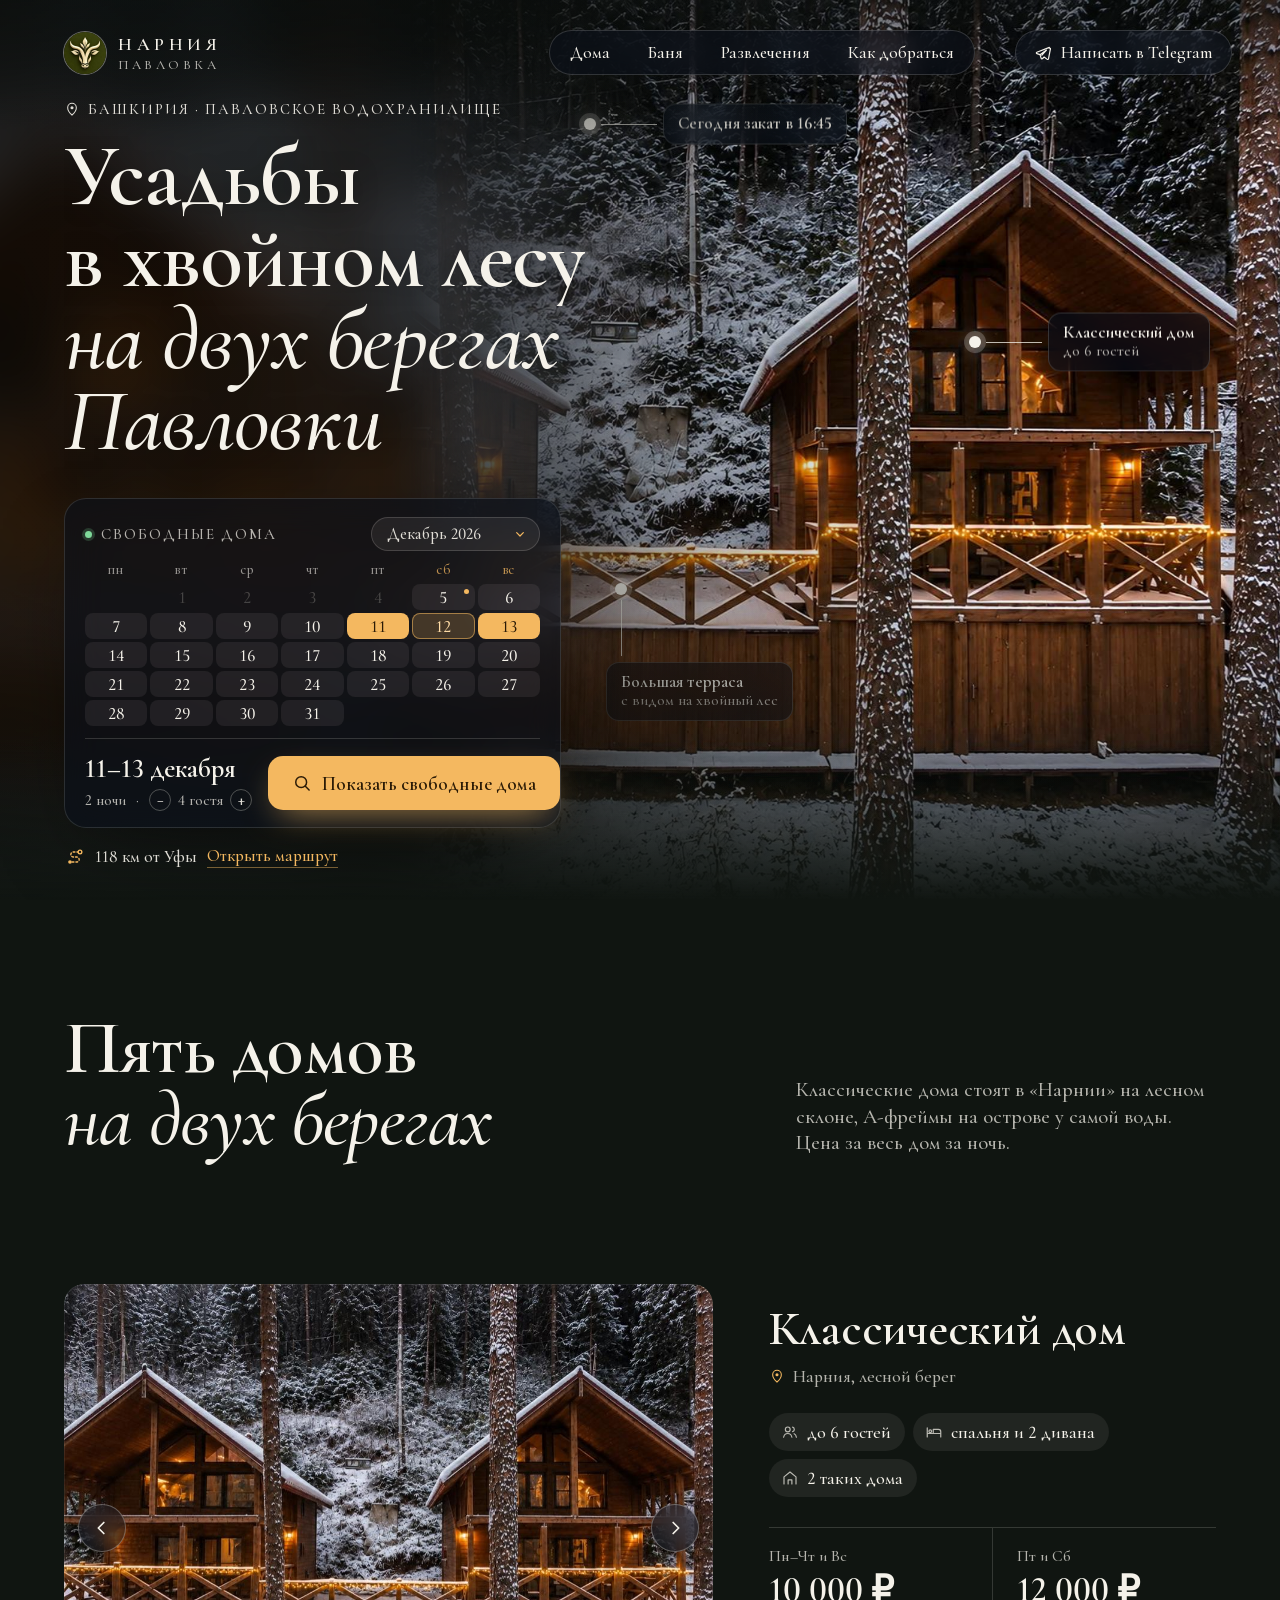
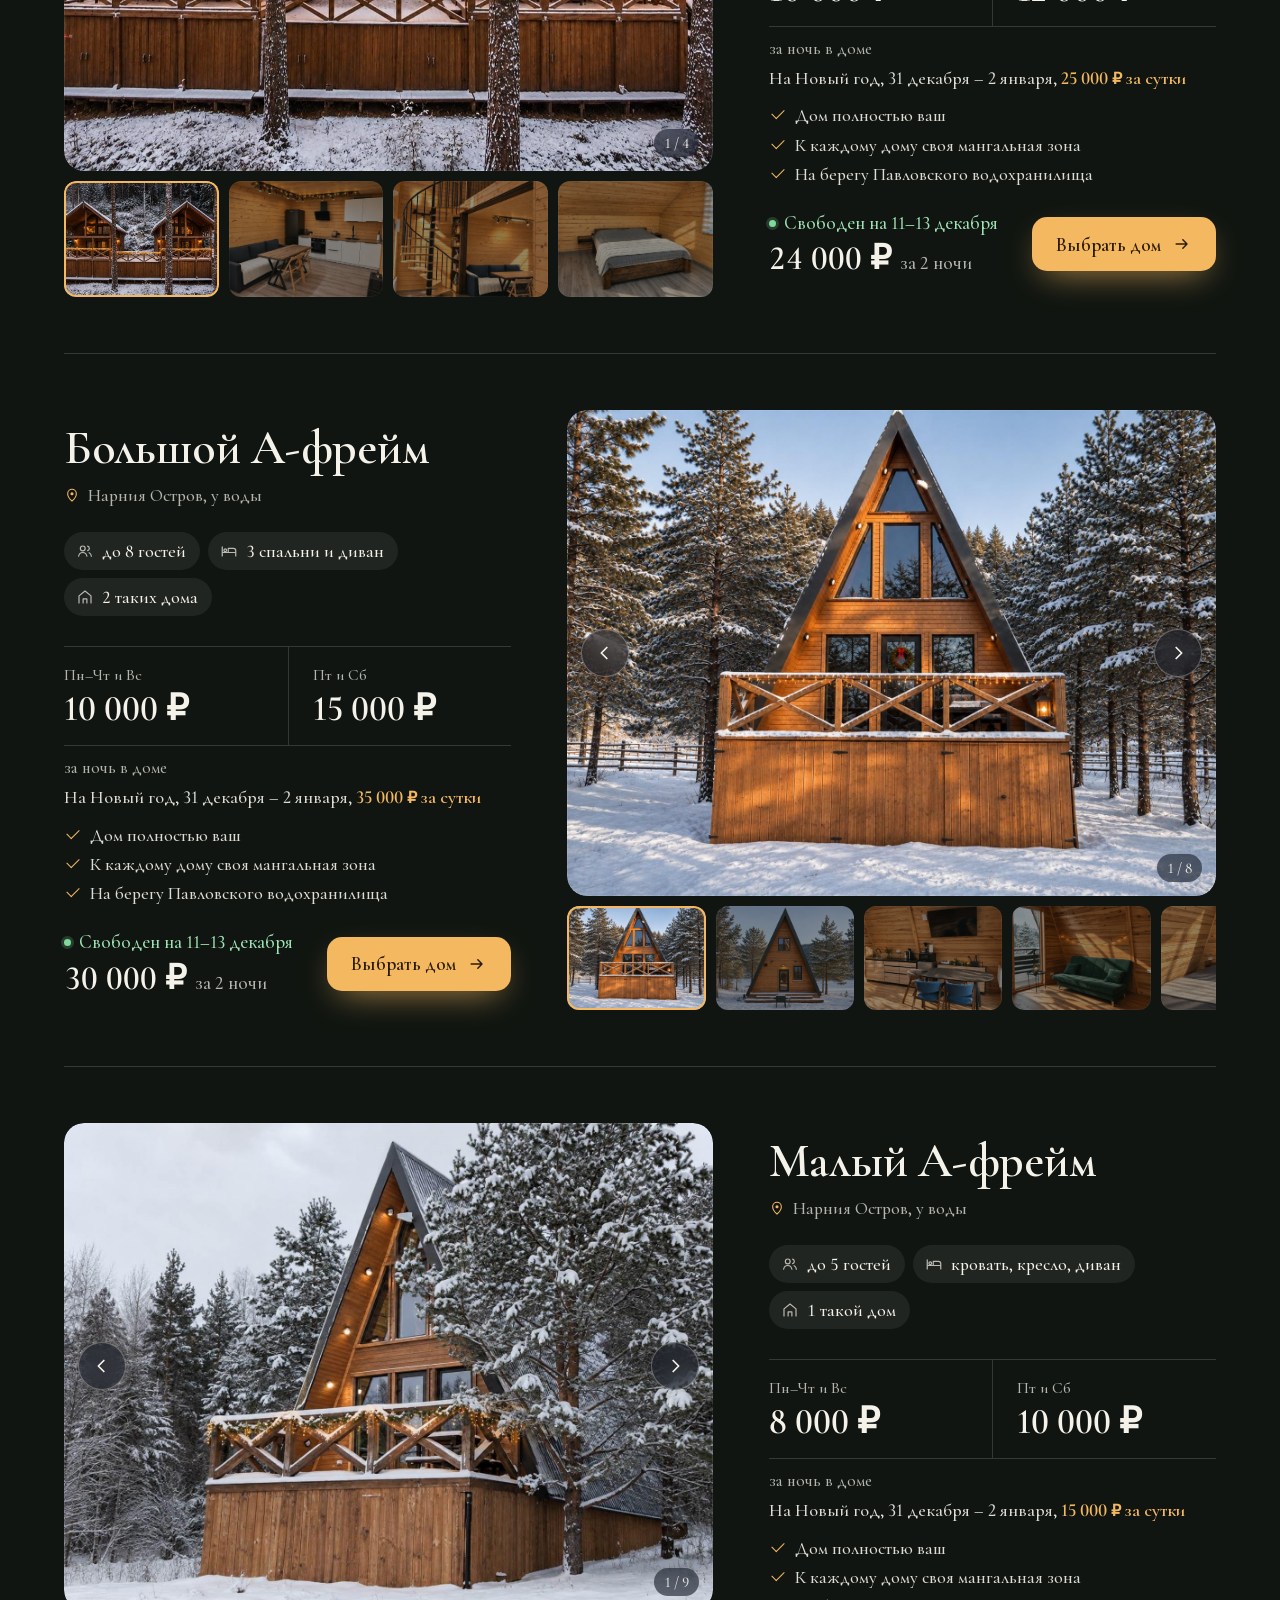
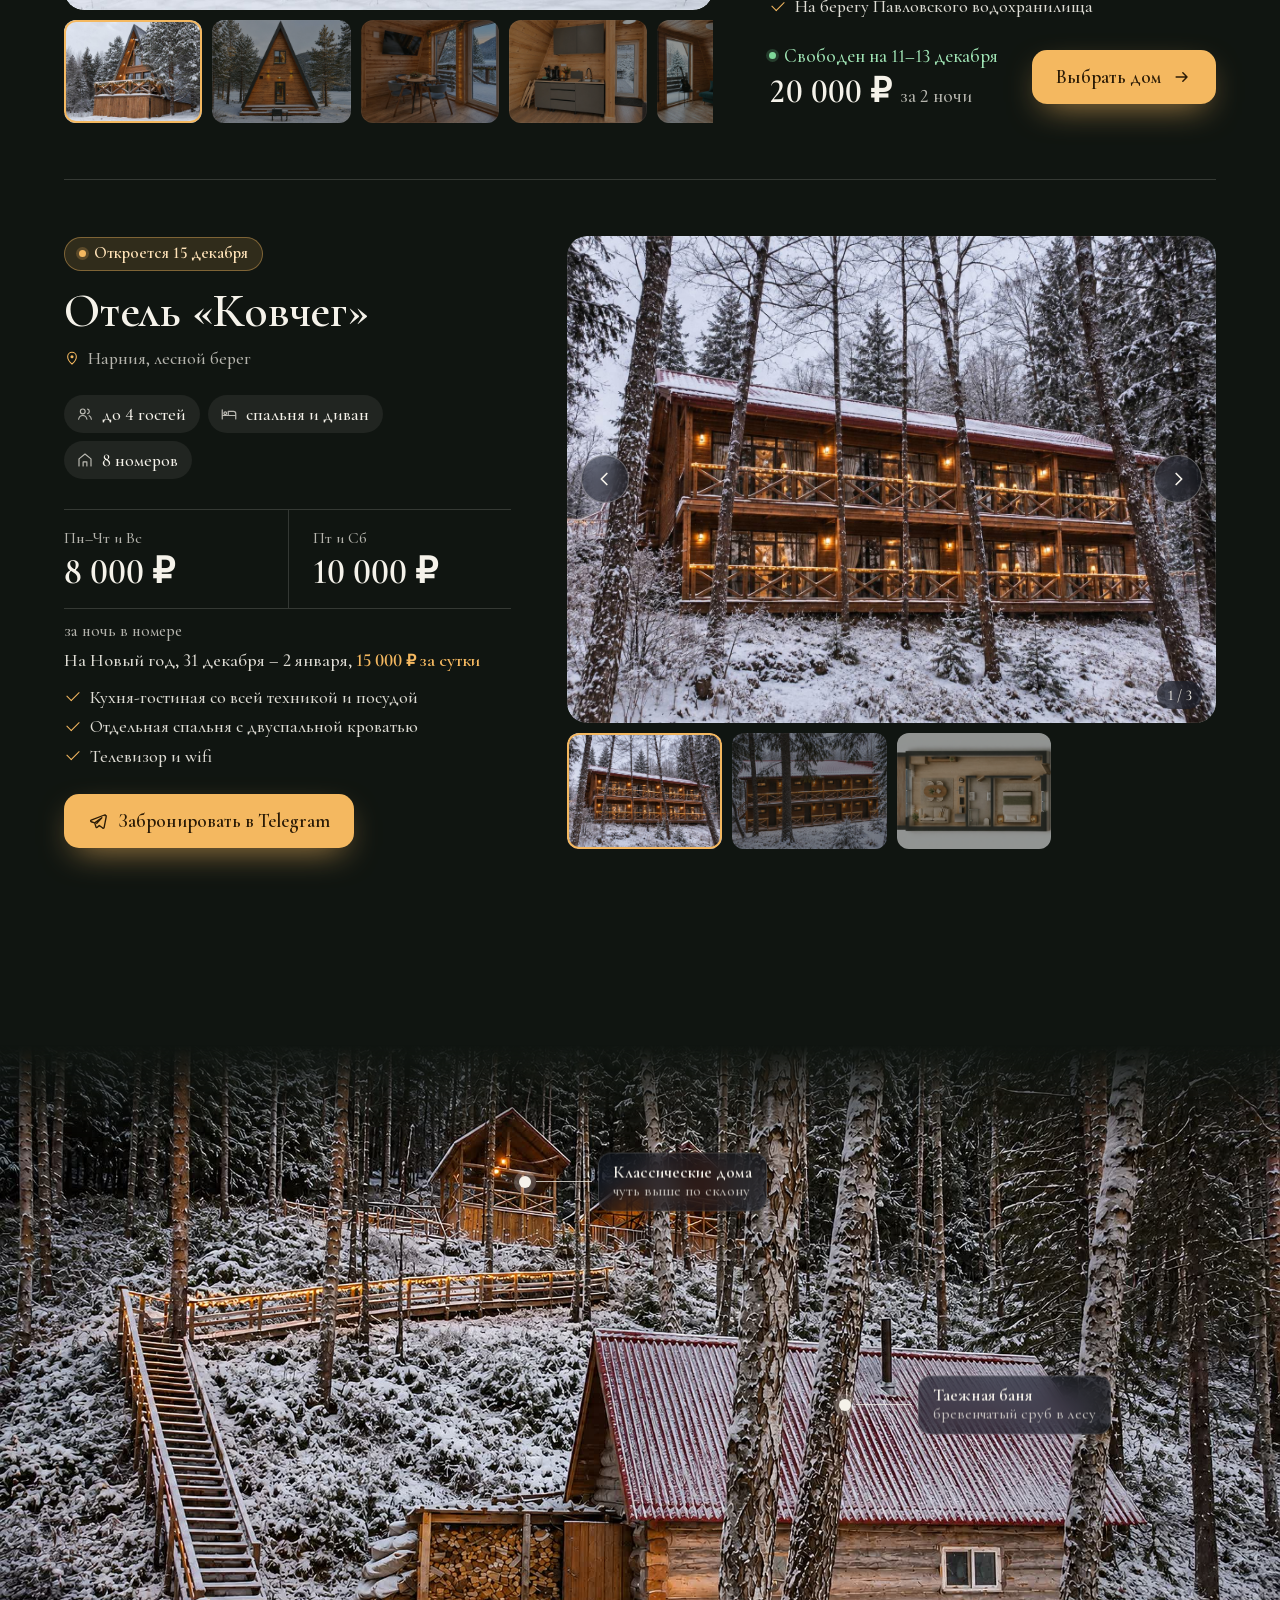
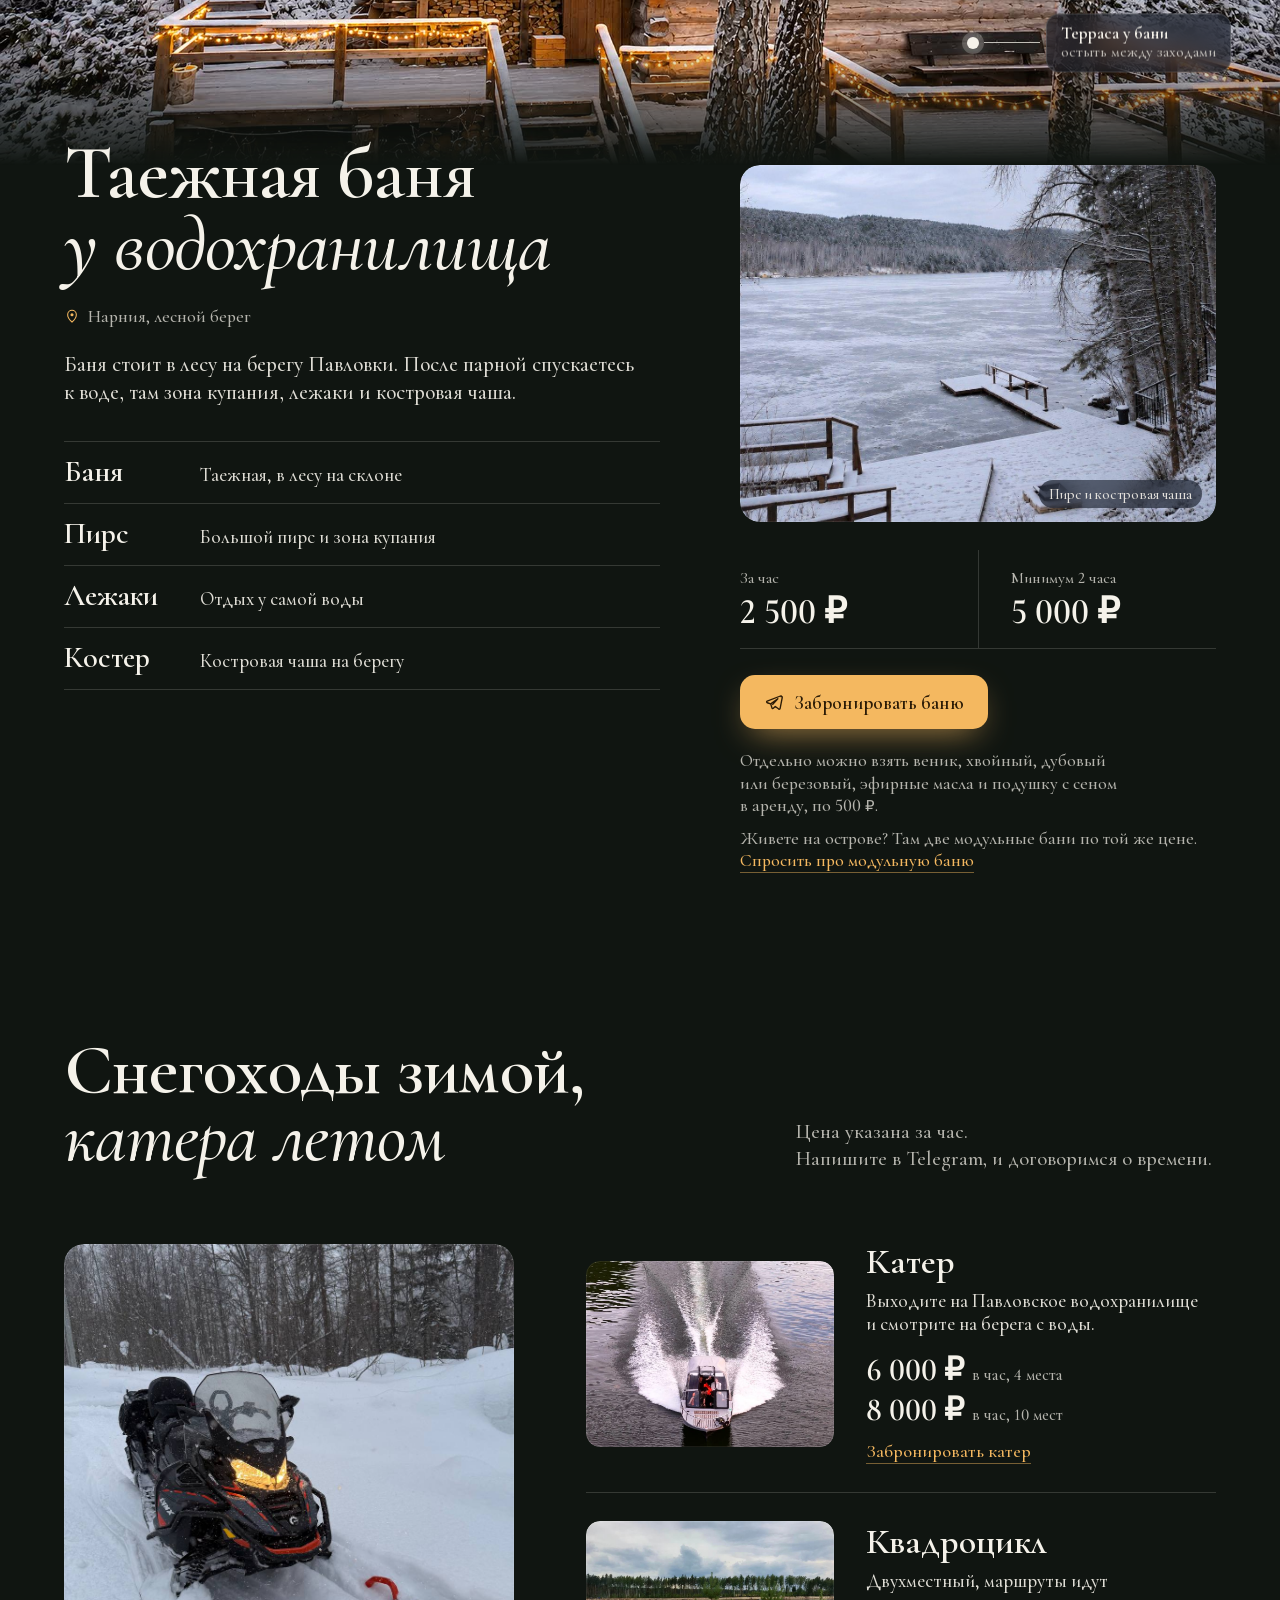
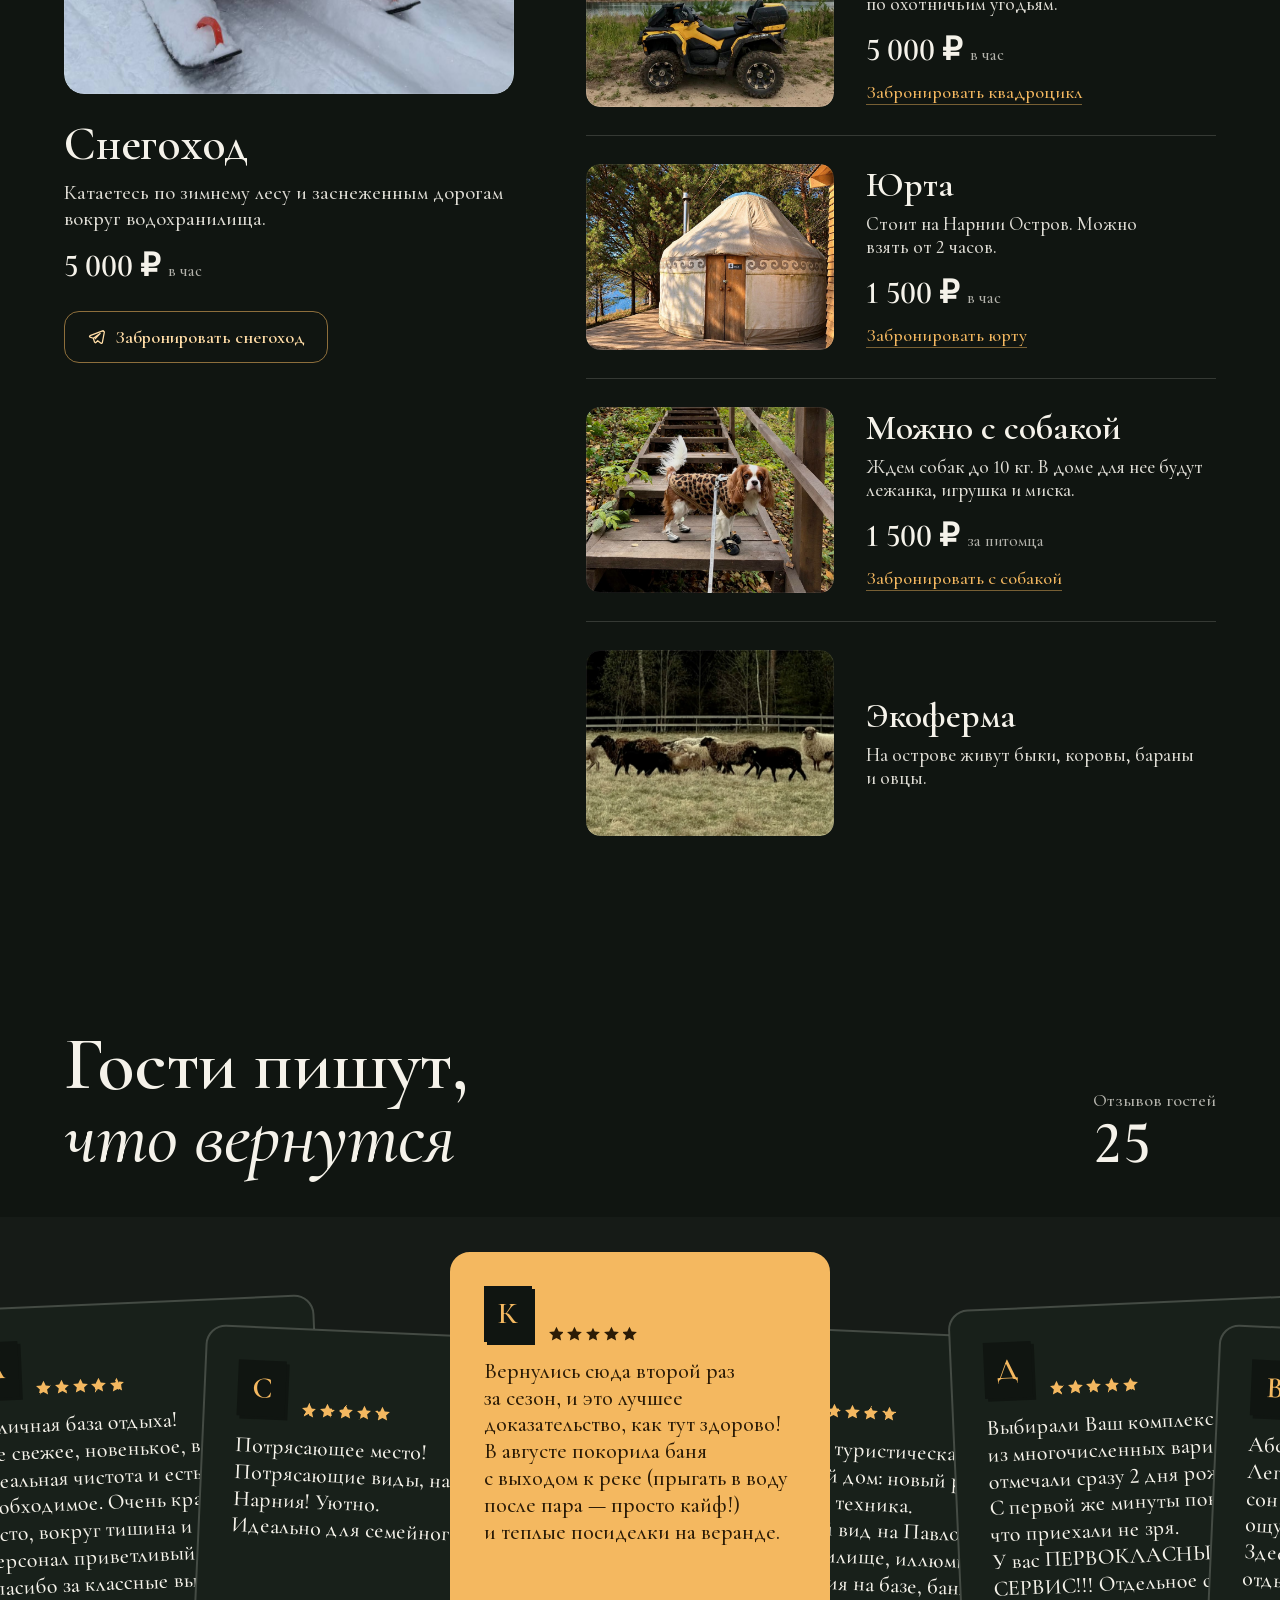
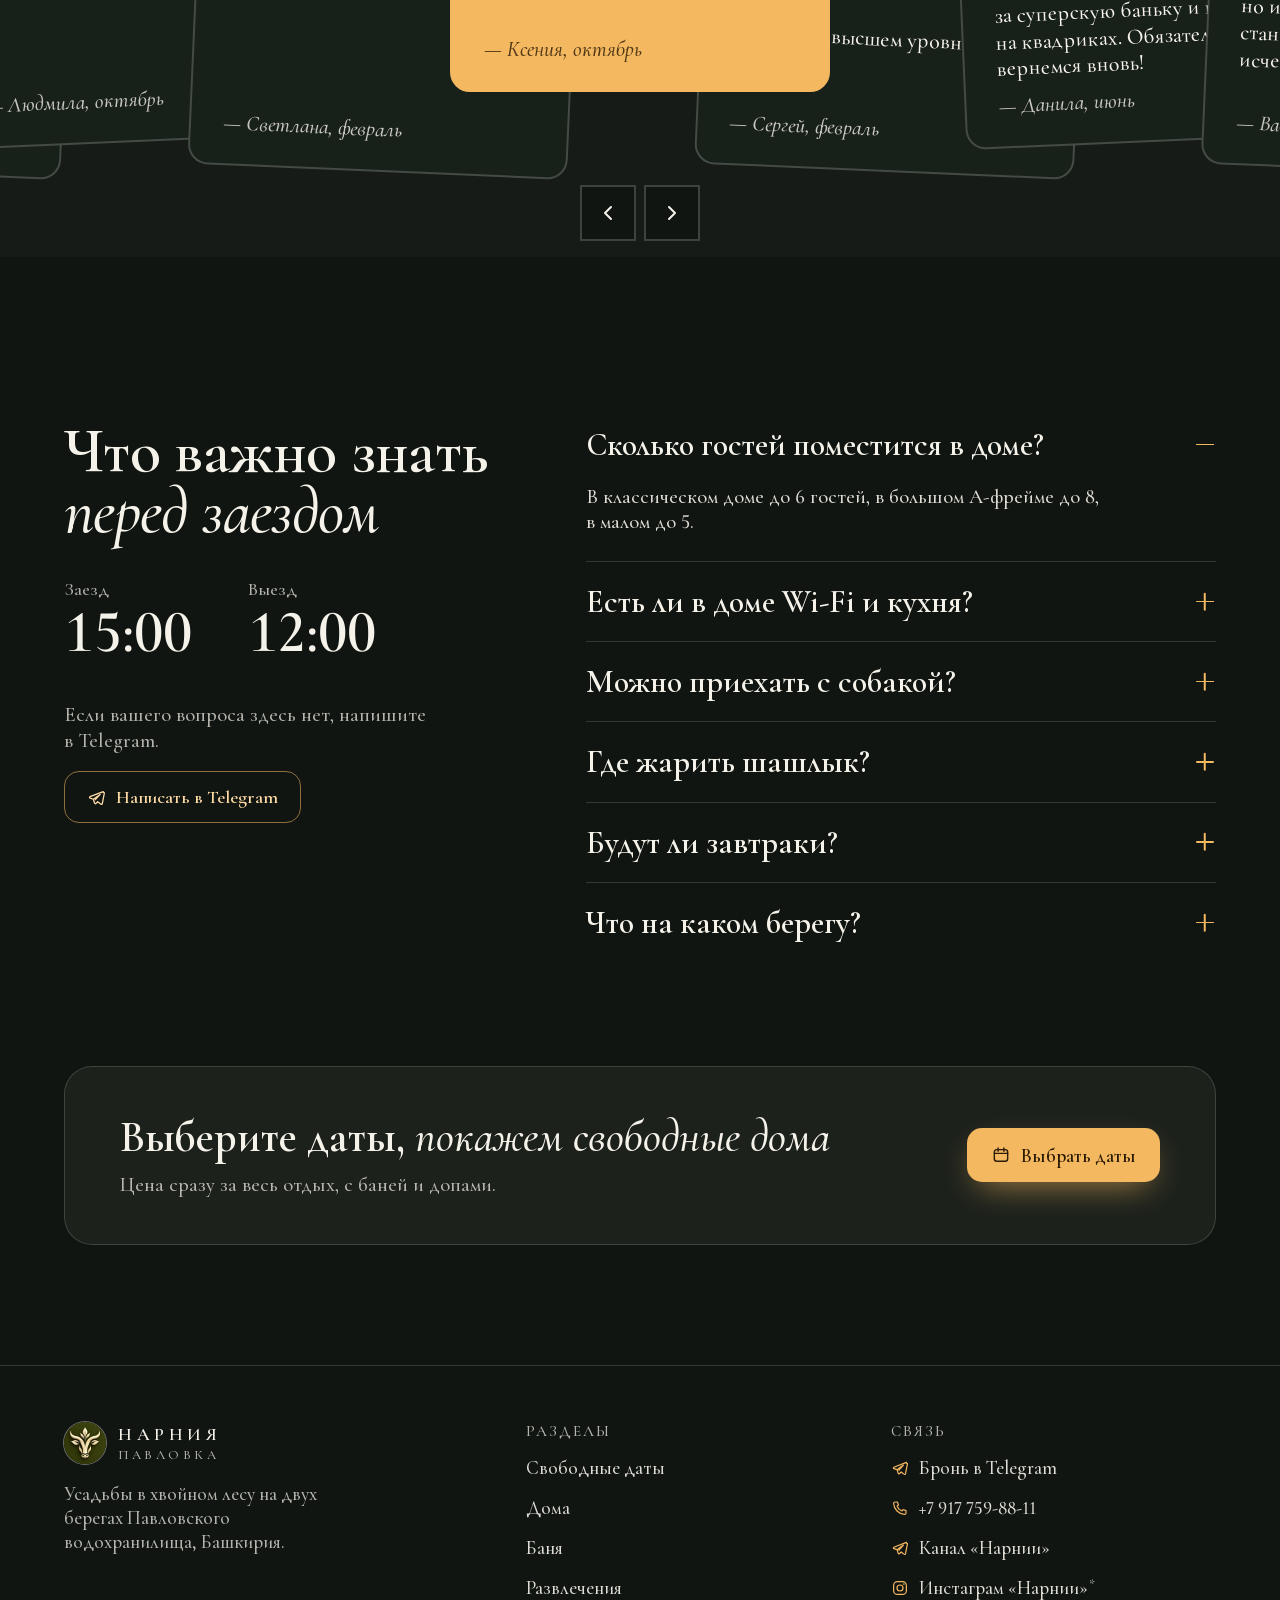
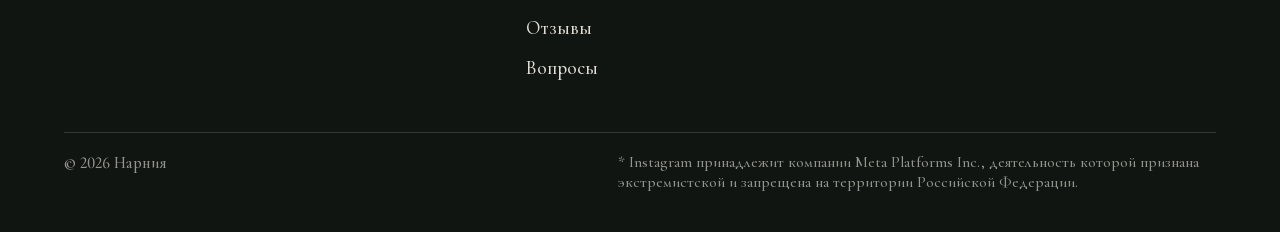
==== commit cfb88dda: "Отель «Ковчег»: карточка в блоке домов, откроется 15 декабря, бронь в Telegram Co-Authored-By: Claud" ====
--- a/index.html
+++ b/index.html
@@ -950,6 +950,11 @@
     .home .facts, .home .promo, .home .price, .home .price-note, .home .price-ny, .home .perks { order: 2; }
     .home .facts { margin-top: 24px; }
   }
+  /* Отель «Ковчег»: откроется 15 декабря, бронь через Telegram без календаря (25 ноя) */
+  .soon { display: inline-flex; align-items: center; gap: 8px; margin: 0 0 16px; padding: 7px 14px 8px; border-radius: 999px; background: rgba(244, 184, 96, .14); border: 1px solid rgba(244, 184, 96, .4); color: #ffe3b8; font-size: 14px; font-weight: 600; line-height: 1.2; }
+  .soon::before { content: ""; width: 7px; height: 7px; border-radius: 50%; background: var(--amber); box-shadow: 0 0 0 3px rgba(244, 184, 96, .22); }
+  .soon { align-self: flex-start; }
+  @media (max-width: 899px) { .soon { margin-bottom: 12px; font-size: 13.5px; } }
   /* свайп по большому фото */
   .gal-main { touch-action: pan-y; }
 
@@ -1403,6 +1408,27 @@
       <div class="bk" data-type="small"></div>
     </div>
   </article>
+  <article class="home home-soon" id="kovcheg">
+    <div class="gal">
+      <div class="gal-main"><img src="kovcheg-1.jpg" alt="Отель «Ковчег» в зимнем лесу, вечером свет в окнах" loading="lazy"><span class="gal-count">1 / 3</span></div>
+      <div class="gal-thumbs"><button class="thumb" type="button" data-src="kovcheg-1.jpg" data-alt="Отель «Ковчег» в зимнем лесу, вечером свет в окнах" aria-label="Фото 1 из 3" aria-current="true"><img src="kovcheg-1.jpg" alt="" loading="lazy"></button><button class="thumb" type="button" data-src="kovcheg-2.jpg" data-alt="Двухэтажный «Ковчег» с балконами вдоль номеров" aria-label="Фото 2 из 3"><img src="kovcheg-2.jpg" alt="" loading="lazy"></button><button class="thumb" type="button" data-src="kovcheg-nomer.jpg" data-alt="Номер сверху: кухня-гостиная с диваном, санузел и спальня" aria-label="Фото 3 из 3"><img src="kovcheg-nomer.jpg" alt="" loading="lazy"></button></div>
+    </div>
+    <div class="info">
+      <p class="soon">Откроется 15&nbsp;декабря</p>
+      <h3>Отель «Ковчег»</h3>
+      <p class="place"><svg viewBox="0 0 24 24" aria-hidden="true"><path d="M12 21s-6.5-5.6-6.5-11a6.5 6.5 0 0 1 13 0c0 5.4-6.5 11-6.5 11z" fill="none" stroke="currentColor" stroke-width="1.6"/><circle cx="12" cy="10" r="2.3" fill="currentColor"/></svg>Нарния, лесной берег</p>
+      <ul class="facts"><li><svg viewBox="0 0 24 24" aria-hidden="true"><circle cx="9" cy="8.5" r="3.2" fill="none" stroke="currentColor" stroke-width="1.6"/><path d="M3.5 19c.6-3.2 2.8-5 5.5-5s4.9 1.8 5.5 5" fill="none" stroke="currentColor" stroke-width="1.6" stroke-linecap="round"/><path d="M15.5 5.6a3 3 0 0 1 0 5.8M17.5 14.3c1.6.6 2.7 2.2 3 4.7" fill="none" stroke="currentColor" stroke-width="1.6" stroke-linecap="round"/></svg>до&nbsp;4&nbsp;гостей</li><li><svg viewBox="0 0 24 24" aria-hidden="true"><path d="M3 18.5V6.5M3 14h18v4.5M21 14v-2.5a3 3 0 0 0-3-3h-7V14" fill="none" stroke="currentColor" stroke-width="1.6" stroke-linecap="round" stroke-linejoin="round"/><circle cx="7" cy="11" r="1.8" fill="none" stroke="currentColor" stroke-width="1.6"/></svg>спальня и диван</li><li><svg viewBox="0 0 24 24" aria-hidden="true"><path d="M4 20V10.5L12 4l8 6.5V20M9.5 20v-5.5h5V20" fill="none" stroke="currentColor" stroke-width="1.6" stroke-linejoin="round" stroke-linecap="round"/></svg>8&nbsp;номеров</li></ul>
+      <dl class="price"><div><dt>Пн–Чт и Вс</dt><dd>8&nbsp;000&nbsp;₽</dd></div><div><dt>Пт и Сб</dt><dd>10&nbsp;000&nbsp;₽</dd></div></dl>
+      <p class="price-note">за ночь в&nbsp;номере</p>
+      <p class="price-ny">На&nbsp;Новый год, 31&nbsp;декабря – 2&nbsp;января, <span class="nw">15&nbsp;000&nbsp;₽ за&nbsp;сутки</span></p>
+      <ul class="perks"><li>Кухня-гостиная со&nbsp;всей техникой и&nbsp;посудой</li><li>Отдельная спальня с&nbsp;двуспальной&nbsp;кроватью</li><li>Телевизор и&nbsp;wifi</li></ul>
+      <div class="bk bk-soon">
+        <div class="bk-row">
+          <a class="cta bk-go" href="https://t.me/narnia_pavlovka_reservation?text=%D0%97%D0%B4%D1%80%D0%B0%D0%B2%D1%81%D1%82%D0%B2%D1%83%D0%B9%D1%82%D0%B5%21%20%D0%A5%D0%BE%D1%87%D1%83%20%D0%B7%D0%B0%D0%B1%D1%80%D0%BE%D0%BD%D0%B8%D1%80%D0%BE%D0%B2%D0%B0%D1%82%D1%8C%20%D0%BD%D0%BE%D0%BC%D0%B5%D1%80%20%D0%B2%20%D0%BE%D1%82%D0%B5%D0%BB%D0%B5%20%C2%AB%D0%9A%D0%BE%D0%B2%D1%87%D0%B5%D0%B3%C2%BB.%20%D0%9F%D0%BE%D0%B4%D1%81%D0%BA%D0%B0%D0%B6%D0%B8%D1%82%D0%B5%2C%20%D0%BA%D0%B0%D0%BA%D0%B8%D0%B5%20%D0%B4%D0%B0%D1%82%D1%8B%20%D1%81%D0%B2%D0%BE%D0%B1%D0%BE%D0%B4%D0%BD%D1%8B%20%D1%81%2015%20%D0%B4%D0%B5%D0%BA%D0%B0%D0%B1%D1%80%D1%8F" target="_blank" rel="noopener"><svg viewBox="0 0 24 24" aria-hidden="true"><path d="M20.5 4.5 3.8 11c-.9.4-.9 1.6.1 1.9l4.1 1.3 1.6 5c.2.7 1.1.9 1.6.4l2.3-2.2 4.2 3.1c.6.4 1.4.1 1.6-.6l2.6-13.3c.2-.9-.6-1.5-1.4-1.1z" fill="none" stroke="currentColor" stroke-width="1.6" stroke-linejoin="round"/><path d="m8 14.2 8.6-6.1-6.6 7.3" fill="none" stroke="currentColor" stroke-width="1.6" stroke-linejoin="round"/></svg>Забронировать в&nbsp;Telegram</a>
+        </div>
+      </div>
+    </div>
+  </article>
 </section>
 <dialog class="sheet" id="sheet" aria-labelledby="sh-title">
   <header class="sh-head">
@@ -1493,15 +1519,15 @@
       <div class="ban-bottom">
         <div class="ban-book">
           <dl class="price">
-            <div><dt>За час</dt><dd>2&nbsp;500&nbsp;₽</dd></div>
-            <div><dt>Минимум 2&nbsp;часа</dt><dd>5&nbsp;000&nbsp;₽</dd></div>
+            <div><dt>За час</dt><dd data-price="banya">2&nbsp;500&nbsp;₽</dd></div>
+            <div><dt>Минимум 2&nbsp;часа</dt><dd data-price="banya" data-mult="2">5&nbsp;000&nbsp;₽</dd></div>
               </dl>
         </div>
         <a class="cta" href="https://t.me/narnia_pavlovka_reservation?text=%D0%97%D0%B4%D1%80%D0%B0%D0%B2%D1%81%D1%82%D0%B2%D1%83%D0%B9%D1%82%D0%B5%2C%20%D1%85%D0%BE%D1%87%D1%83%20%D0%B7%D0%B0%D0%B1%D1%80%D0%BE%D0%BD%D0%B8%D1%80%D0%BE%D0%B2%D0%B0%D1%82%D1%8C%20%D1%82%D0%B0%D0%B5%D0%B6%D0%BD%D1%83%D1%8E%20%D0%B1%D0%B0%D0%BD%D1%8E%E2%98%80%EF%B8%8F" target="_blank" rel="noopener">
           <svg viewBox="0 0 24 24" aria-hidden="true"><path d="M20.5 4.5 3.8 11c-.9.4-.9 1.6.1 1.9l4.1 1.3 1.6 5c.2.7 1.1.9 1.6.4l2.3-2.2 4.2 3.1c.6.4 1.4.1 1.6-.6l2.6-13.3c.2-.9-.6-1.5-1.4-1.1z" fill="none" stroke="currentColor" stroke-width="1.6" stroke-linejoin="round"/><path d="m8 14.2 8.6-6.1-6.6 7.3" fill="none" stroke="currentColor" stroke-width="1.6" stroke-linejoin="round"/></svg>
           Забронировать баню
         </a>
-        <p class="ban-note">Отдельно можно взять веник, хвойный, дубовый или березовый, эфирные масла и&nbsp;подушку с&nbsp;сеном в&nbsp;аренду, по&nbsp;500&nbsp;₽.</p>
+        <p class="ban-note" id="ban-note">Отдельно можно взять веник, хвойный, дубовый или березовый, эфирные масла и&nbsp;подушку с&nbsp;сеном в&nbsp;аренду, по&nbsp;500&nbsp;₽.</p>
         <p class="ban-also">Живете на&nbsp;острове? Там две модульные бани по&nbsp;той же цене. <a href="https://t.me/narnia_pavlovka_reservation?text=%D0%97%D0%B4%D1%80%D0%B0%D0%B2%D1%81%D1%82%D0%B2%D1%83%D0%B9%D1%82%D0%B5%2C%20%D1%85%D0%BE%D1%87%D1%83%20%D0%B7%D0%B0%D0%B1%D1%80%D0%BE%D0%BD%D0%B8%D1%80%D0%BE%D0%B2%D0%B0%D1%82%D1%8C%20%D0%BC%D0%BE%D0%B4%D1%83%D0%BB%D1%8C%D0%BD%D1%83%D1%8E%20%D0%B1%D0%B0%D0%BD%D1%8E%E2%98%80%EF%B8%8F" target="_blank" rel="noopener">Спросить&nbsp;про&nbsp;модульную&nbsp;баню</a></p>
       </div>
     </div>
@@ -1518,7 +1544,7 @@
       <figure class="fun-photo"><img src="fun-snegohod.jpg" alt="Черный снегоход с включенными фарами на заснеженной дороге в лесу" loading="lazy"></figure>
       <h3>Снегоход</h3>
       <p>Катаетесь по зимнему лесу и заснеженным дорогам вокруг водохранилища.</p>
-      <dl class="fun-prices"><div><dt>в час</dt><dd>5&nbsp;000&nbsp;₽</dd></div></dl>
+      <dl class="fun-prices"><div><dt>в час</dt><dd data-price="snow">5&nbsp;000&nbsp;₽</dd></div></dl>
       <a class="pick" href="https://t.me/narnia_pavlovka_reservation?text=%D0%97%D0%B4%D1%80%D0%B0%D0%B2%D1%81%D1%82%D0%B2%D1%83%D0%B9%D1%82%D0%B5%2C%20%D1%85%D0%BE%D1%87%D1%83%20%D0%B7%D0%B0%D0%B1%D1%80%D0%BE%D0%BD%D0%B8%D1%80%D0%BE%D0%B2%D0%B0%D1%82%D1%8C%20%D1%81%D0%BD%D0%B5%D0%B3%D0%BE%D1%85%D0%BE%D0%B4%E2%98%80%EF%B8%8F" target="_blank" rel="noopener"><svg viewBox="0 0 24 24" aria-hidden="true"><path d="M20.5 4.5 3.8 11c-.9.4-.9 1.6.1 1.9l4.1 1.3 1.6 5c.2.7 1.1.9 1.6.4l2.3-2.2 4.2 3.1c.6.4 1.4.1 1.6-.6l2.6-13.3c.2-.9-.6-1.5-1.4-1.1z" fill="none" stroke="currentColor" stroke-width="1.6" stroke-linejoin="round"/><path d="m8 14.2 8.6-6.1-6.6 7.3" fill="none" stroke="currentColor" stroke-width="1.6" stroke-linejoin="round"/></svg>Забронировать снегоход</a>
     </article>
     <div class="fun-list">
@@ -1527,7 +1553,7 @@
         <div>
           <h3>Катер</h3>
           <p>Выходите на&nbsp;Павловское водохранилище и&nbsp;смотрите на&nbsp;берега с&nbsp;воды.</p>
-          <dl class="fun-prices"><div><dt>в час, 4&nbsp;места</dt><dd>6&nbsp;000&nbsp;₽</dd></div><div><dt>в час, 10&nbsp;мест</dt><dd>8&nbsp;000&nbsp;₽</dd></div></dl>
+          <dl class="fun-prices"><div><dt>в час, 4&nbsp;места</dt><dd data-price="kater4">6&nbsp;000&nbsp;₽</dd></div><div><dt>в час, 10&nbsp;мест</dt><dd data-price="kater10">8&nbsp;000&nbsp;₽</dd></div></dl>
           <a class="fun-link" href="https://t.me/narnia_pavlovka_reservation?text=%D0%97%D0%B4%D1%80%D0%B0%D0%B2%D1%81%D1%82%D0%B2%D1%83%D0%B9%D1%82%D0%B5%2C%20%D1%85%D0%BE%D1%87%D1%83%20%D0%B7%D0%B0%D0%B1%D1%80%D0%BE%D0%BD%D0%B8%D1%80%D0%BE%D0%B2%D0%B0%D1%82%D1%8C%20%D0%BA%D0%B0%D1%82%D0%B5%D1%80%E2%98%80%EF%B8%8F" target="_blank" rel="noopener">Забронировать катер</a>
         </div>
       </article>
@@ -1536,7 +1562,7 @@
         <div>
           <h3>Квадроцикл</h3>
           <p>Двухместный, маршруты идут по&nbsp;охотничьим угодьям.</p>
-          <dl class="fun-prices"><div><dt>в час</dt><dd>5&nbsp;000&nbsp;₽</dd></div></dl>
+          <dl class="fun-prices"><div><dt>в час</dt><dd data-price="kvadro">5&nbsp;000&nbsp;₽</dd></div></dl>
           <a class="fun-link" href="https://t.me/narnia_pavlovka_reservation?text=%D0%97%D0%B4%D1%80%D0%B0%D0%B2%D1%81%D1%82%D0%B2%D1%83%D0%B9%D1%82%D0%B5%2C%20%D1%85%D0%BE%D1%87%D1%83%20%D0%B7%D0%B0%D0%B1%D1%80%D0%BE%D0%BD%D0%B8%D1%80%D0%BE%D0%B2%D0%B0%D1%82%D1%8C%20%D0%BA%D0%B2%D0%B0%D0%B4%D1%80%D0%BE%D1%86%D0%B8%D0%BA%D0%BB%E2%98%80%EF%B8%8F" target="_blank" rel="noopener">Забронировать квадроцикл</a>
         </div>
       </article>
@@ -1545,7 +1571,7 @@
         <div>
           <h3>Юрта</h3>
           <p>Стоит на&nbsp;Нарнии Остров. Можно взять от&nbsp;2&nbsp;часов.</p>
-          <dl class="fun-prices"><div><dt>в час</dt><dd>1&nbsp;500&nbsp;₽</dd></div></dl>
+          <dl class="fun-prices"><div><dt>в час</dt><dd data-price="yurta">1&nbsp;500&nbsp;₽</dd></div></dl>
           <a class="fun-link" href="https://t.me/narnia_pavlovka_reservation?text=%D0%97%D0%B4%D1%80%D0%B0%D0%B2%D1%81%D1%82%D0%B2%D1%83%D0%B9%D1%82%D0%B5%2C%20%D1%85%D0%BE%D1%87%D1%83%20%D0%B7%D0%B0%D0%B1%D1%80%D0%BE%D0%BD%D0%B8%D1%80%D0%BE%D0%B2%D0%B0%D1%82%D1%8C%20%D1%8E%D1%80%D1%82%D1%83%E2%98%80%EF%B8%8F" target="_blank" rel="noopener">Забронировать юрту</a>
         </div>
       </article>
@@ -1554,7 +1580,7 @@
         <div>
           <h3>Можно&nbsp;с&nbsp;собакой</h3>
           <p>Ждем собак до&nbsp;10&nbsp;кг. В&nbsp;доме&nbsp;для&nbsp;нее будут лежанка, игрушка и&nbsp;миска.</p>
-          <dl class="fun-prices"><div><dt>за питомца</dt><dd>1&nbsp;500&nbsp;₽</dd></div></dl>
+          <dl class="fun-prices"><div><dt>за питомца</dt><dd data-price="pet">1&nbsp;500&nbsp;₽</dd></div></dl>
           <a class="fun-link" href="https://t.me/narnia_pavlovka_reservation?text=%D0%97%D0%B4%D1%80%D0%B0%D0%B2%D1%81%D1%82%D0%B2%D1%83%D0%B9%D1%82%D0%B5%2C%20%D1%85%D0%BE%D1%87%D1%83%20%D0%BF%D1%80%D0%B8%D0%B5%D1%85%D0%B0%D1%82%D1%8C%20%D1%81%20%D1%81%D0%BE%D0%B1%D0%B0%D0%BA%D0%BE%D0%B9%E2%98%80%EF%B8%8F" target="_blank" rel="noopener">Забронировать с&nbsp;собакой</a>
         </div>
       </article>
@@ -1663,19 +1689,19 @@
         <div class="faq-body">
           <p>У&nbsp;каждого дома своя мангальная зона. Уголь,&nbsp;решетку и&nbsp;розжиг оплачиваете отдельно.</p>
           <dl class="faq-prices">
-            <div><dt>Уголь</dt><dd>800 ₽</dd></div>
-            <div><dt>Решетка, купить</dt><dd>1 500 ₽</dd></div>
-            <div><dt>Решетка, в аренду</dt><dd>500 ₽</dd></div>
-            <div><dt>Розжиг</dt><dd>500 ₽ за штуку</dd></div>
-            <div><dt>Горелка</dt><dd>500 ₽ за штуку</dd></div>
-            <div><dt>Газ</dt><dd>300 ₽ за штуку</dd></div>
+            <div><dt>Уголь</dt><dd data-price="ugol">800 ₽</dd></div>
+            <div><dt>Решетка, купить</dt><dd data-price="reshetka_buy">1 500 ₽</dd></div>
+            <div><dt>Решетка, в аренду</dt><dd data-price="reshetka">500 ₽</dd></div>
+            <div><dt>Розжиг</dt><dd data-price="rozhig" data-suf=" за штуку">500 ₽ за штуку</dd></div>
+            <div><dt>Горелка</dt><dd data-price="gorelka" data-suf=" за штуку">500 ₽ за штуку</dd></div>
+            <div><dt>Газ</dt><dd data-price="gaz" data-suf=" за штуку">300 ₽ за штуку</dd></div>
           </dl>
         </div>
       </details>
       <details class="faq-item">
         <summary><h3>Будут ли завтраки?</h3><span class="faq-plus" aria-hidden="true"></span></summary>
         <div class="faq-body">
-          <p>Шеф-повар готовит завтраки каждый день с&nbsp;09:30. В&nbsp;меню панкейки, каши, сырники, блины и&nbsp;омлеты, от&nbsp;390 до&nbsp;690&nbsp;₽.</p>
+          <p>Шеф-повар готовит завтраки каждый день с&nbsp;09:30. В&nbsp;меню панкейки, каши, сырники, блины и&nbsp;омлеты, <span id="food-range">от&nbsp;390 до&nbsp;690&nbsp;₽</span>.</p>
           <p>Повара можно заказать отдельно, из&nbsp;ваших продуктов или из&nbsp;продуктов Нарнии. Стоимость уточняйте&nbsp;при&nbsp;бронировании.</p>
         </div>
       </details>
@@ -1821,6 +1847,19 @@
   });
   GROUPS.push({ title: 'Завтраки, каждый день с' + NB + '09:30', tiles: FOOD.map(function (x) { return x.id; }), note: 'Подача может отличаться от фото' });
   var qty = {};
+  // Подписи с ценой собираются из цены (24 ноя), чтобы цену можно было менять в админке. {p} = «2 500 ₽»
+  var SUBT = {
+    guest: '{p}, дополнительное спальное место', pet: '{p}, лежанка, игрушка и' + NB + 'миска',
+    banya: '{p} в' + NB + 'час, от' + NB + '2' + NB + 'часов', chan: '{p} в' + NB + 'час, от' + NB + '2' + NB + 'часов',
+    venik: '{p}', masla: '{p}', podushka: '{p}',
+    snow: '{p} в' + NB + 'час', kvadro: 'двухместный, {p} в' + NB + 'час', kater4: '{p} в' + NB + 'час', kater10: '{p} в' + NB + 'час',
+    yurta: '{p} в' + NB + 'час, от' + NB + '2' + NB + 'часов', ugol: '{p}', reshetka: '{p}'
+  };
+  FOOD.forEach(function (x) { SUBT[x.id] = '{p} за' + NB + 'набор'; });
+  function setSubs() { Object.keys(SUBT).forEach(function (id) { DOPS[id].sub = SUBT[id].replace('{p}', money(DOPS[id].price)); }); }
+  // Цены, которые есть только в «Вопросах» (мангал), не в допах
+  var EXTRA = { reshetka_buy: 1500, rozhig: 500, gorelka: 500, gaz: 300 };
+  function priceOf(id) { return DOPS[id] ? DOPS[id].price : EXTRA[id]; }
   Object.keys(DOPS).forEach(function (k) { qty[k] = 0; });
 
   var TG = 'https://t.me/narnia_pavlovka_reservation';
@@ -1842,7 +1881,7 @@
     var END = Date.UTC(2026, 10, 30, 19, 0, 0);
     if (Date.now() >= END) return;
     var promos = [], olds = [], cards = [];
-    [].forEach.call(document.querySelectorAll('.home .price'), function (dl) {
+    [].forEach.call(document.querySelectorAll('.home:not(.home-soon) .price'), function (dl) {
       var pr = document.createElement('p'); pr.className = 'promo';
       pr.innerHTML = '<span class="promo-t">До конца акции осталось</span> <b class="promo-c"></b>';
       dl.parentNode.insertBefore(pr, dl); cards.push(pr);
@@ -2297,12 +2336,14 @@
   }
   function makeSmall(id) {
     var x = DOPS[id], b = document.createElement('button');
-    b.type = 'button'; b.className = 'ds'; b.setAttribute('aria-pressed', 'false');
+    b.type = 'button'; b.className = 'ds'; b.setAttribute('aria-pressed', qty[id] ? 'true' : 'false');
     b.innerHTML = '<i aria-hidden="true"></i><span><b>' + x.name + '</b><small>' + x.sub + '</small></span>';
     b.addEventListener('click', function () { qty[id] = qty[id] ? 0 : 1; b.setAttribute('aria-pressed', !!qty[id]); renderSheet(); });
     return b;
   }
   var groupsEl = $('ex-groups');
+  function buildGroups() {
+  groupsEl.innerHTML = '';
   GROUPS.forEach(function (g) {
     var wrap = document.createElement('section');
     wrap.className = 'dg';
@@ -2311,6 +2352,8 @@
     if (g.small) g.small.forEach(function (id) { wrap.querySelector('.dg-small').appendChild(makeSmall(id)); });
     groupsEl.appendChild(wrap);
   });
+  }
+  buildGroups();
 
   render();
   scrollStrip();
@@ -2330,6 +2373,55 @@
     if (sheet.open) mBusy = busyMap(mType);
     render();
   }).catch(function () { load = 'err'; render(); });
+
+  // Цены из админки (24 ноя): страница /admin пишет api/prices.json, сайт берет цены оттуда.
+  // В файле homes (дома: будни, выходные, Новый год) и items (баня, развлечения, допы, мангал, завтраки).
+  // Нет файла, он битый или цена странная — остается цена из кода выше.
+  function okPrice(v, low) { return typeof v === 'number' && v % 1 === 0 && v >= low && v <= 500000; }
+  fetch('api/prices.json', { cache: 'no-store' }).then(function (r) { return r.ok ? r.json() : null; }).then(function (p) {
+    if (!p) return;
+    var homes = p.homes || p, items = p.items || {};
+    ORDER.forEach(function (t) {
+      ['wd', 'we', 'ny'].forEach(function (k) { var v = homes[t] && homes[t][k]; if (okPrice(v, 500)) PRICES[t][k] = v; });
+    });
+    Object.keys(items).forEach(function (id) {
+      var v = items[id];
+      if (!okPrice(v, 50)) return;
+      if (DOPS[id]) DOPS[id].price = v; else if (id in EXTRA) EXTRA[id] = v;
+    });
+    // Карточки домов: будни, выходные, строка Нового года
+    BK.forEach(function (c) {
+      var home = c.el.closest('.home'), pr = PRICES[c.type];
+      if (!home) return;
+      var dd = home.querySelectorAll('.price dd'), ny = home.querySelector('.price-ny .nw');
+      if (dd[0]) dd[0].textContent = money(pr.wd);
+      if (dd[1]) dd[1].textContent = money(pr.we);
+      if (ny) ny.textContent = money(pr.ny) + ' за' + NB + 'сутки';
+    });
+    // Блок акции: «от» самой низкой цены
+    var sp = document.querySelectorAll('.sale-prices dd');
+    if (sp.length === 2) {
+      var low = function (k) { return Math.min.apply(null, ORDER.map(function (t) { return PRICES[t][k]; })); };
+      sp[0].textContent = 'от' + NB + money(low('wd'));
+      sp[1].textContent = 'от' + NB + money(low('we'));
+    }
+    // Баня, развлечения, мангал в «Вопросах»
+    [].forEach.call(document.querySelectorAll('[data-price]'), function (el) {
+      var v = priceOf(el.dataset.price);
+      if (v) el.textContent = money(v * (+el.dataset.mult || 1)) + (el.dataset.suf || '');
+    });
+    var note = $('ban-note'), vp = [DOPS.venik.price, DOPS.masla.price, DOPS.podushka.price];
+    if (note) note.innerHTML = vp[0] === vp[1] && vp[1] === vp[2]
+      ? 'Отдельно можно взять веник, хвойный, дубовый или березовый, эфирные масла и&nbsp;подушку с&nbsp;сеном в&nbsp;аренду, по&nbsp;' + money(vp[0]) + '.'
+      : 'Отдельно можно взять веник, хвойный, дубовый или березовый, за&nbsp;' + money(vp[0]) + ', эфирные масла за&nbsp;' + money(vp[1]) + ' и&nbsp;подушку с&nbsp;сеном в&nbsp;аренду за&nbsp;' + money(vp[2]) + '.';
+    var fr = $('food-range'), fp = FOOD.map(function (x) { return DOPS[x.id].price; });
+    var fmin = Math.min.apply(null, fp), fmax = Math.max.apply(null, fp);
+    if (fr) fr.innerHTML = fmin === fmax ? 'по&nbsp;' + money(fmin) : 'от&nbsp;' + String(fmin).replace(/\B(?=(\d{3})+(?!\d))/g, NB) + ' до&nbsp;' + money(fmax);
+    // Окно допов: подписи и плитки с новыми ценами
+    setSubs();
+    buildGroups();
+    render();
+  }).catch(function () {});
 
   // Закат над Павловкой сегодня, по местному времени
   function sunsetHours(date, lat, lng) {
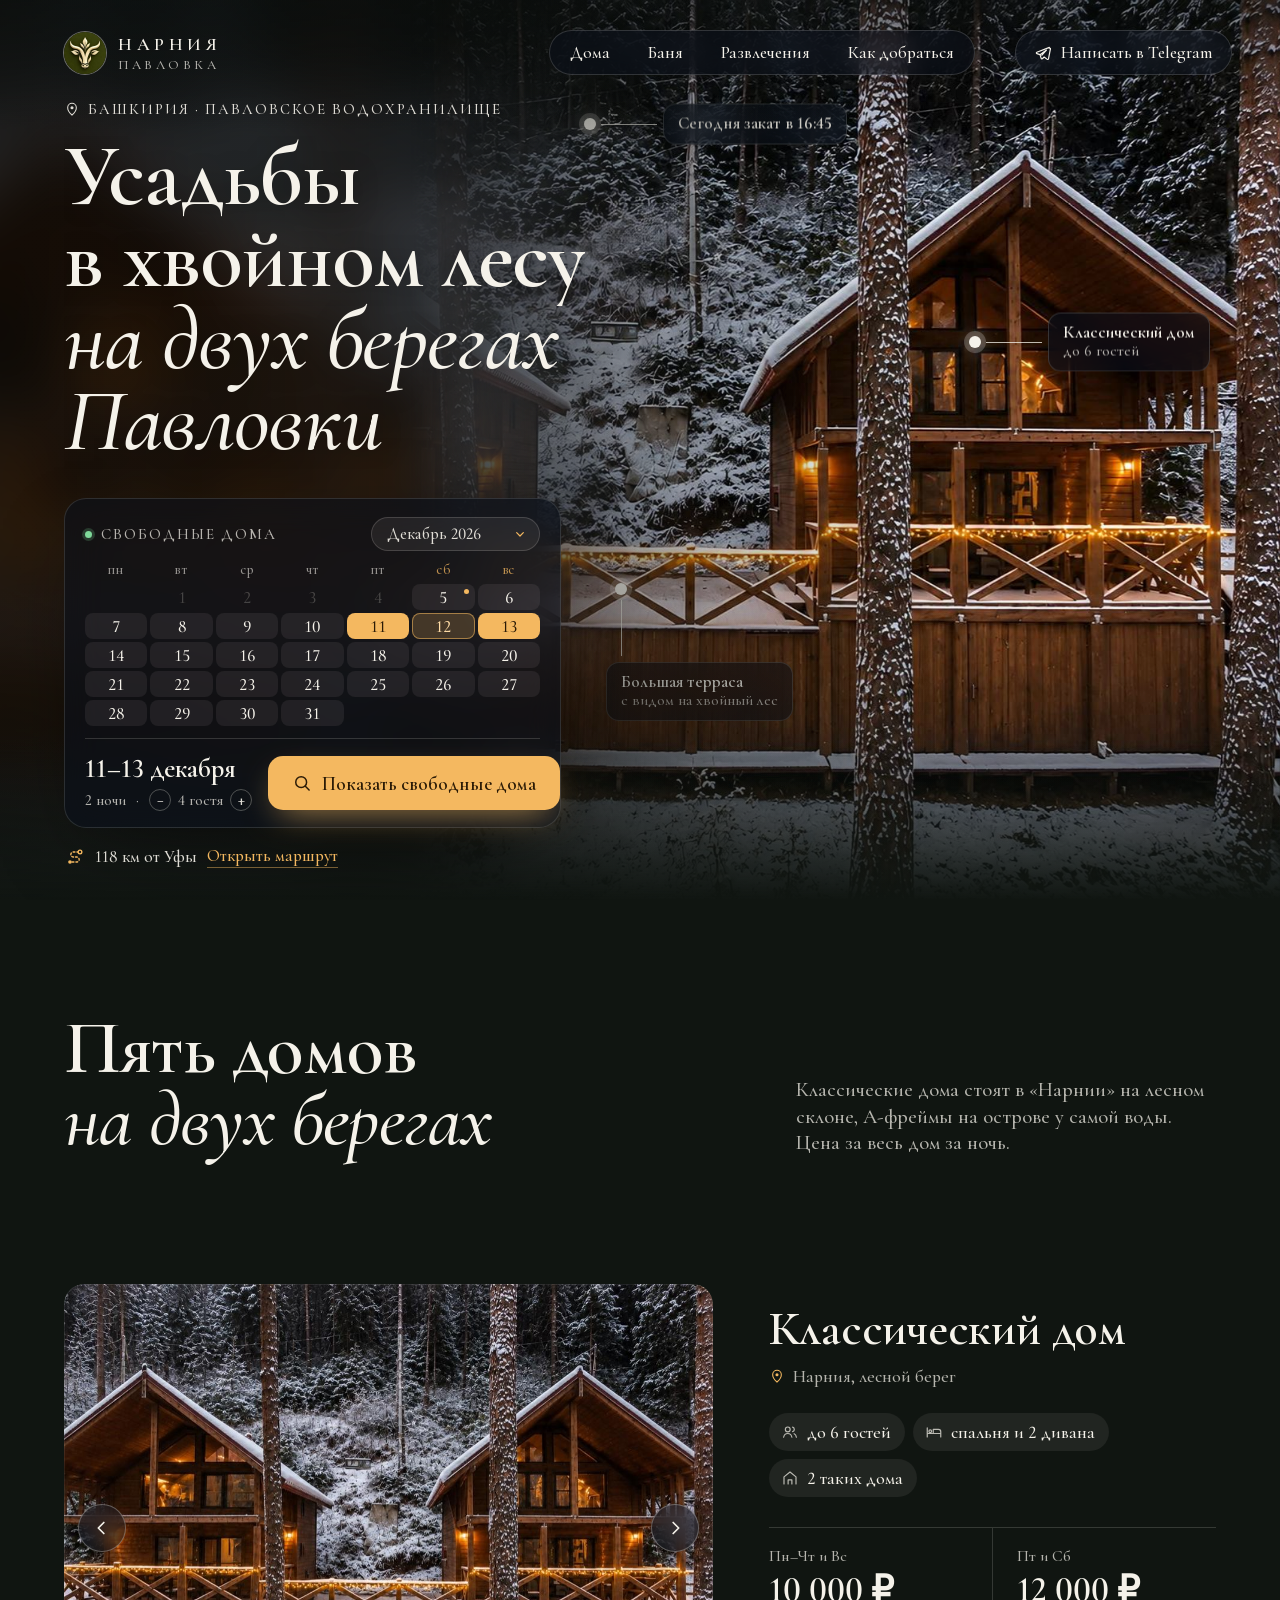
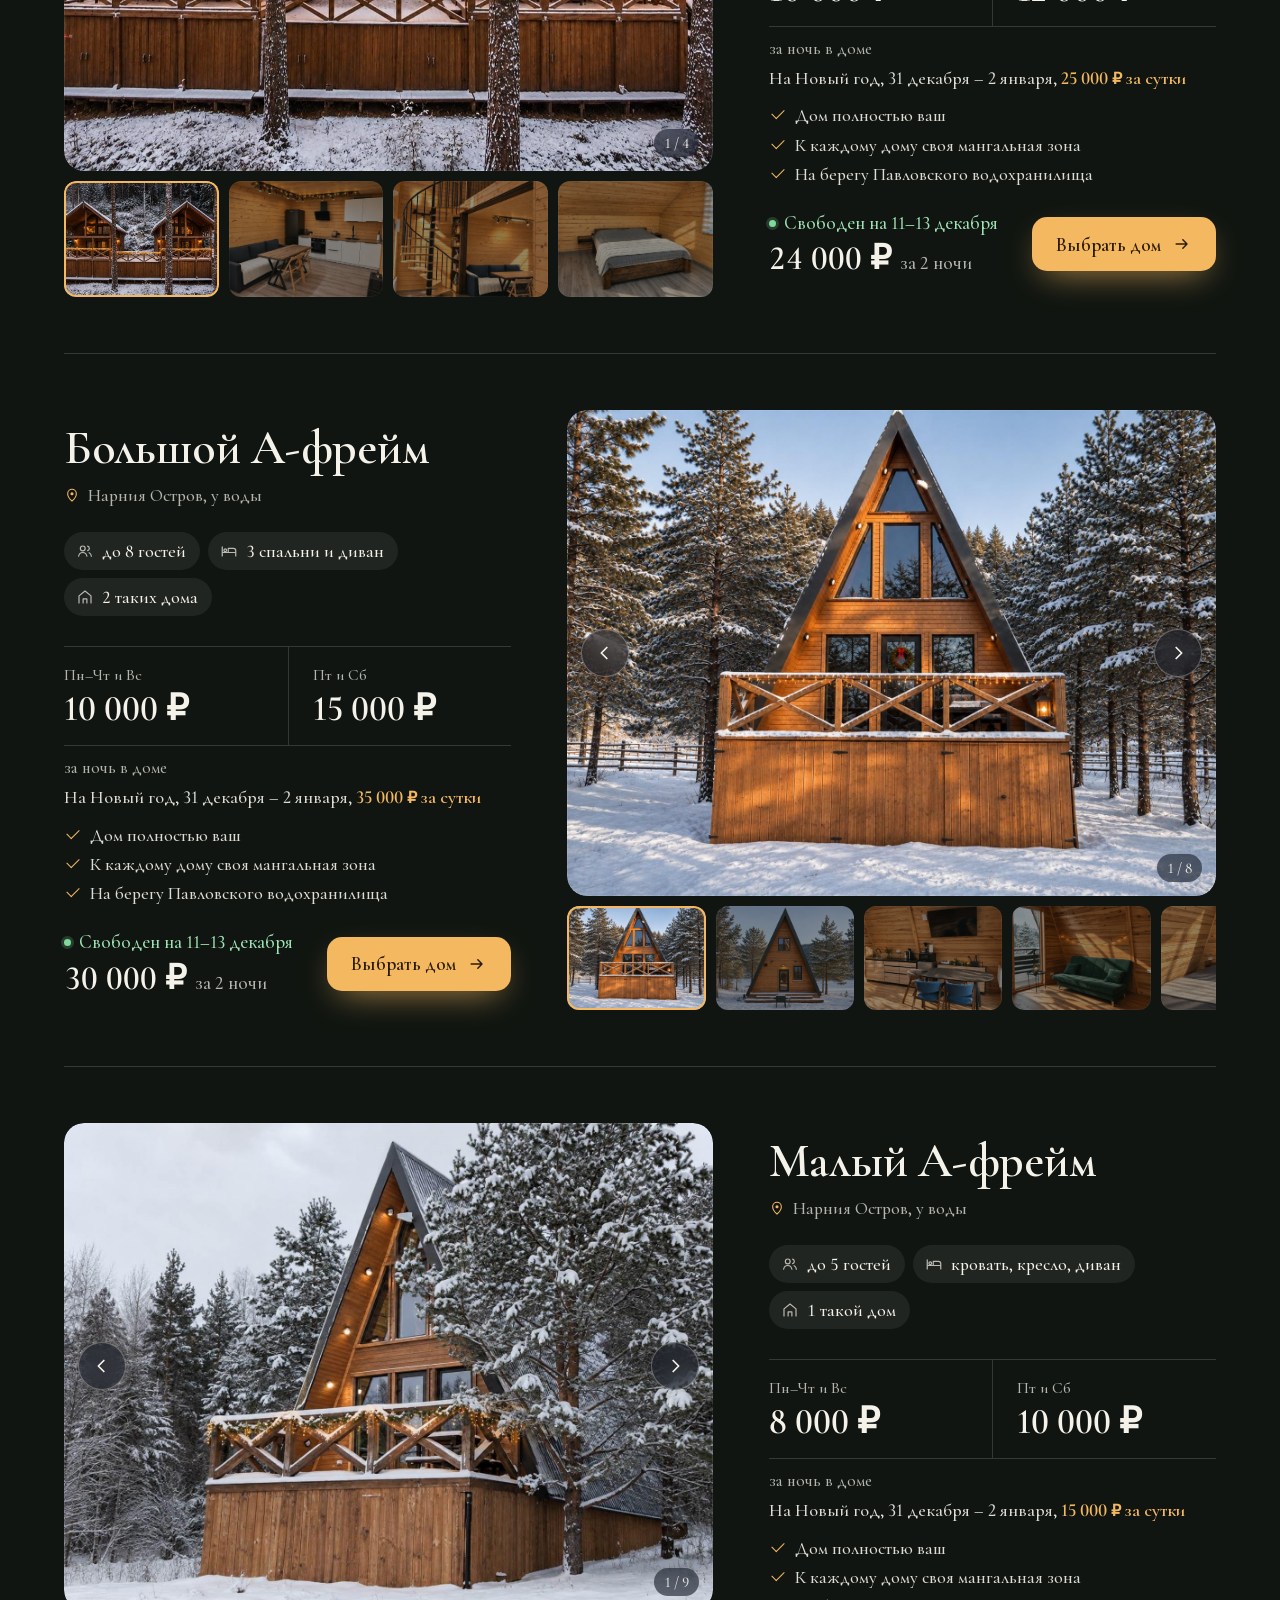
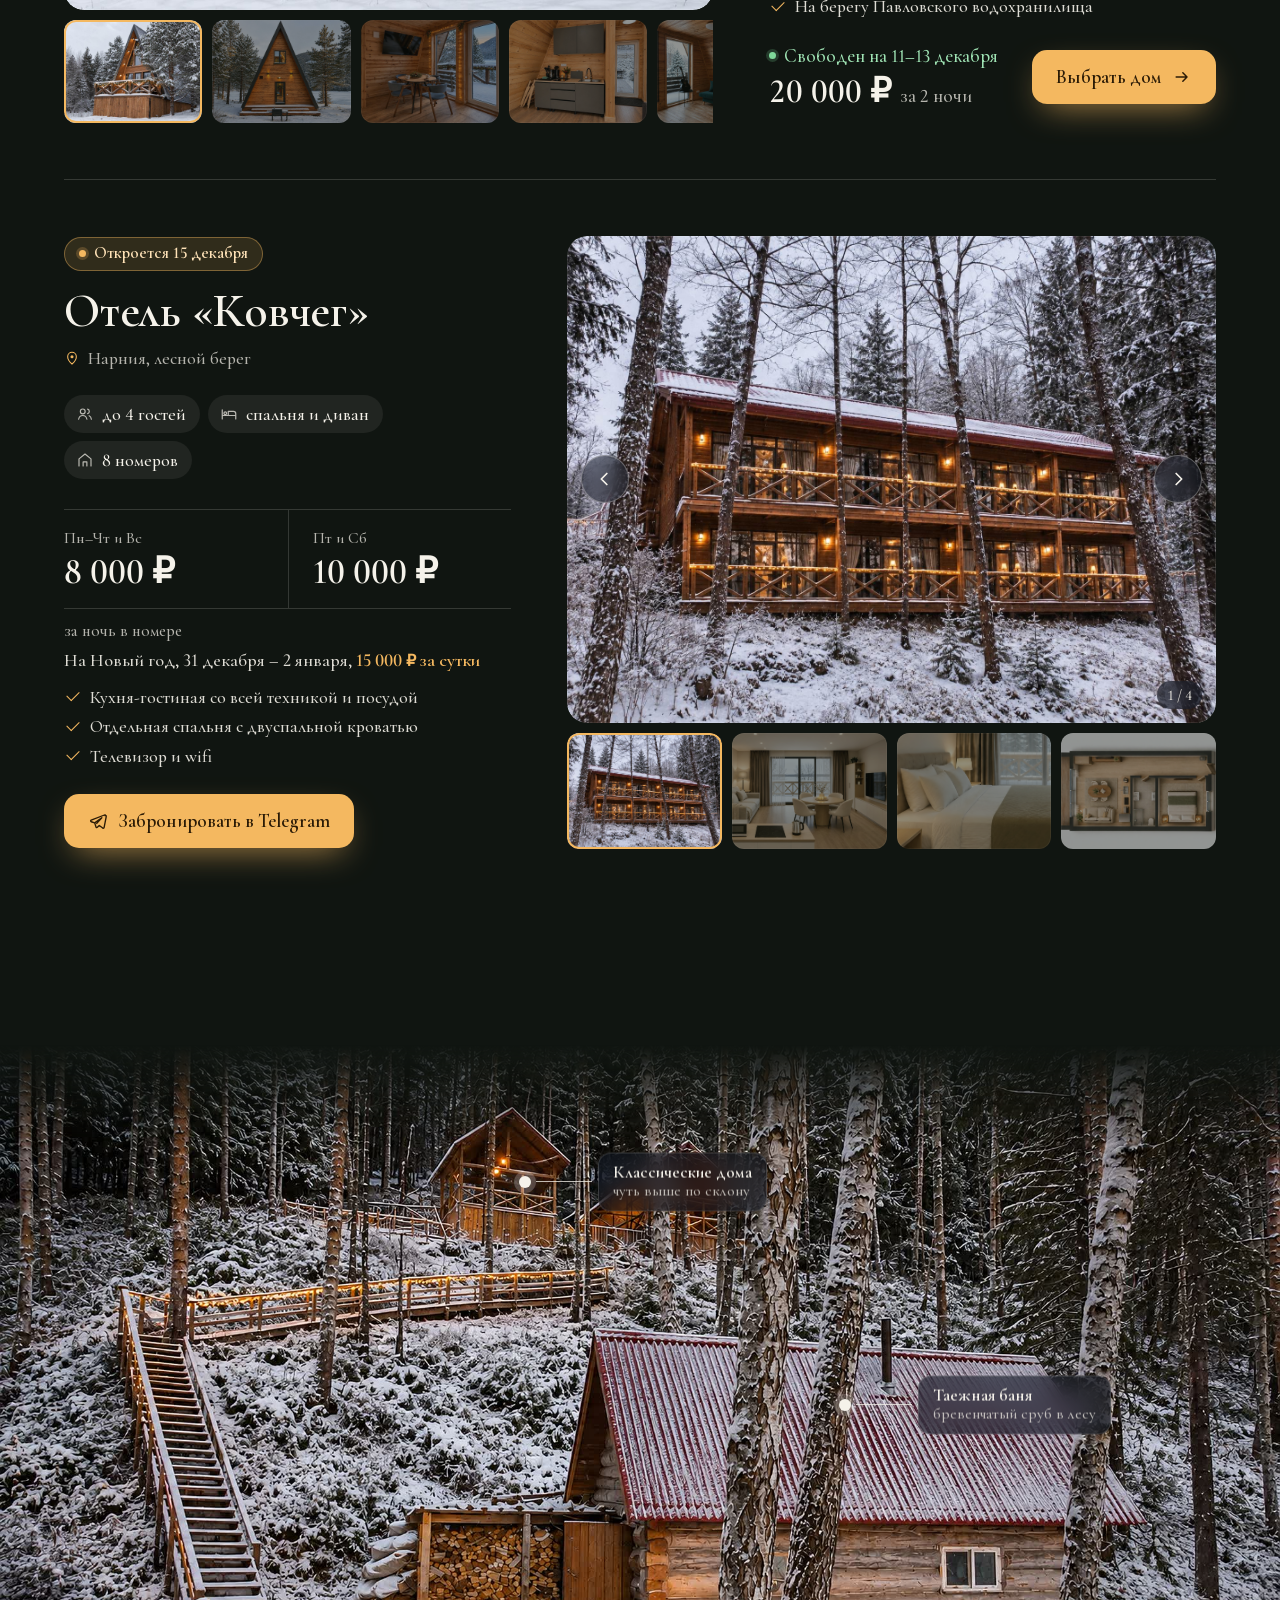
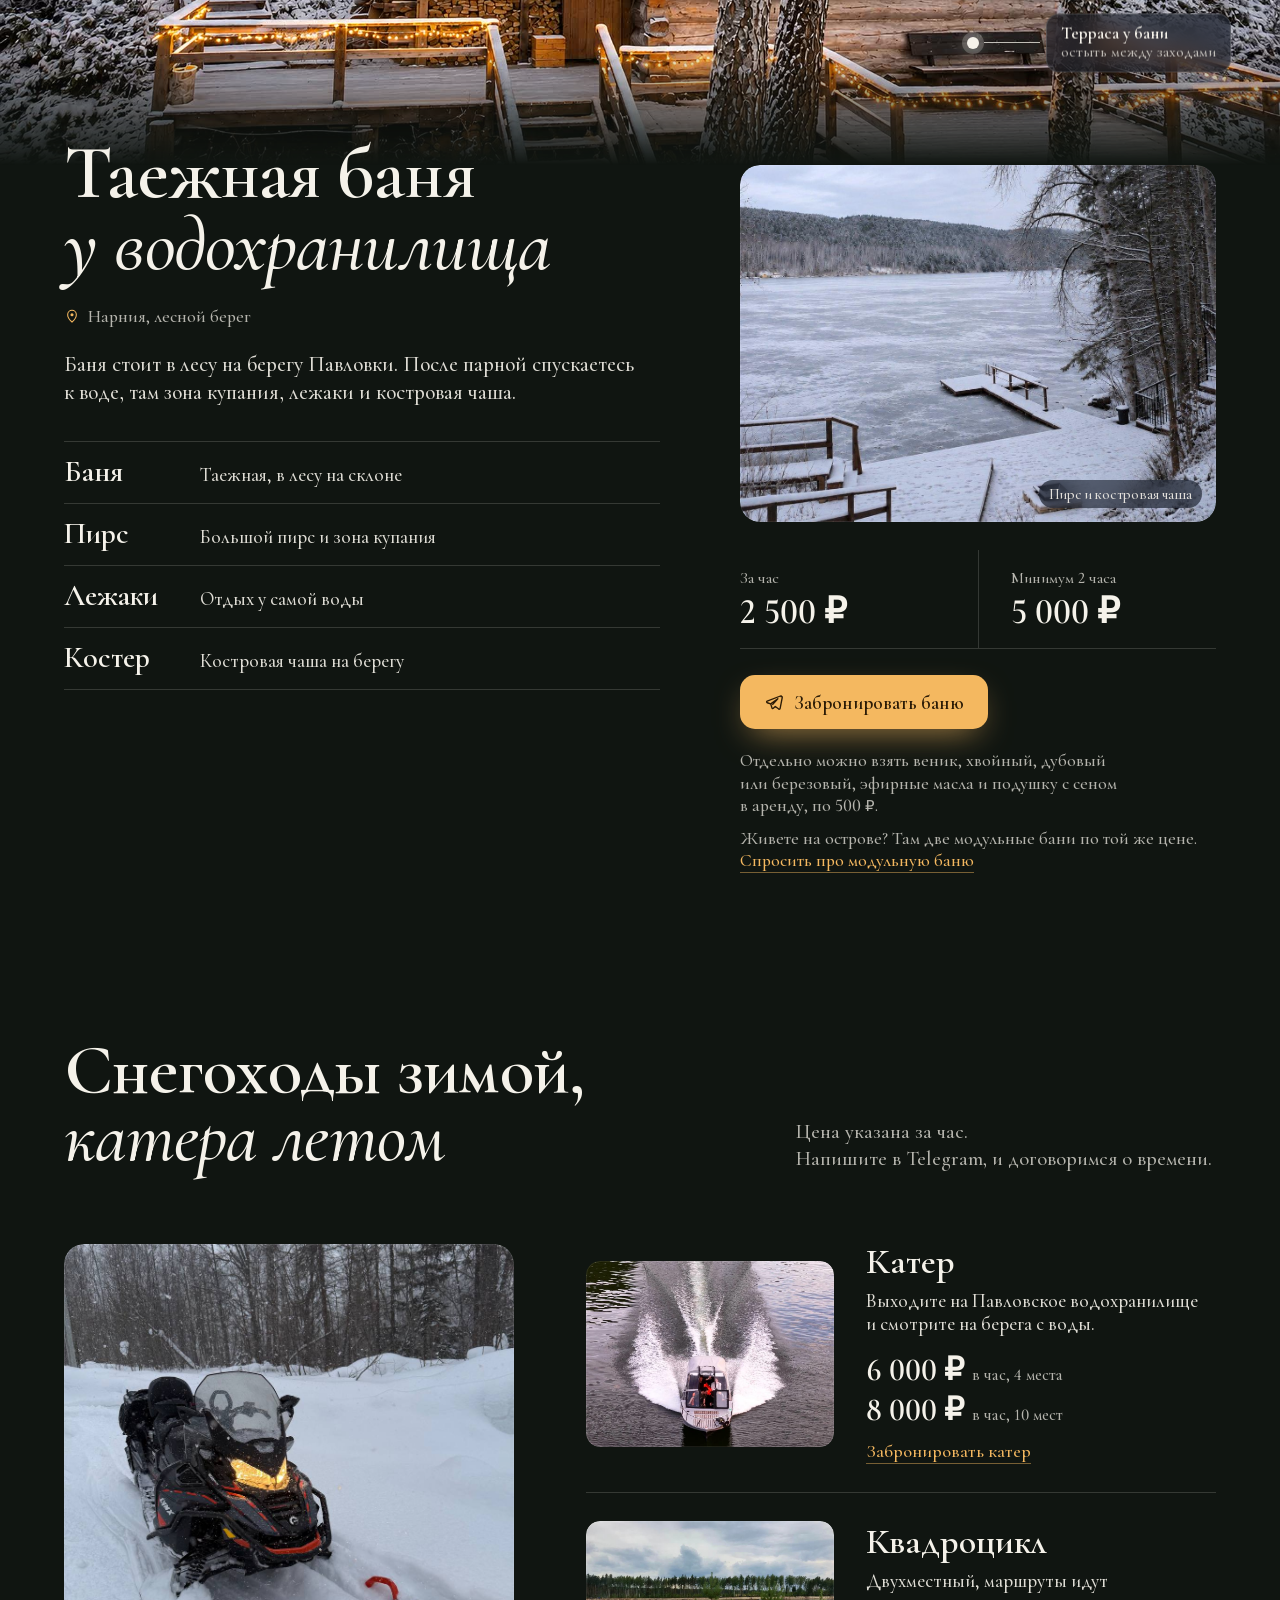
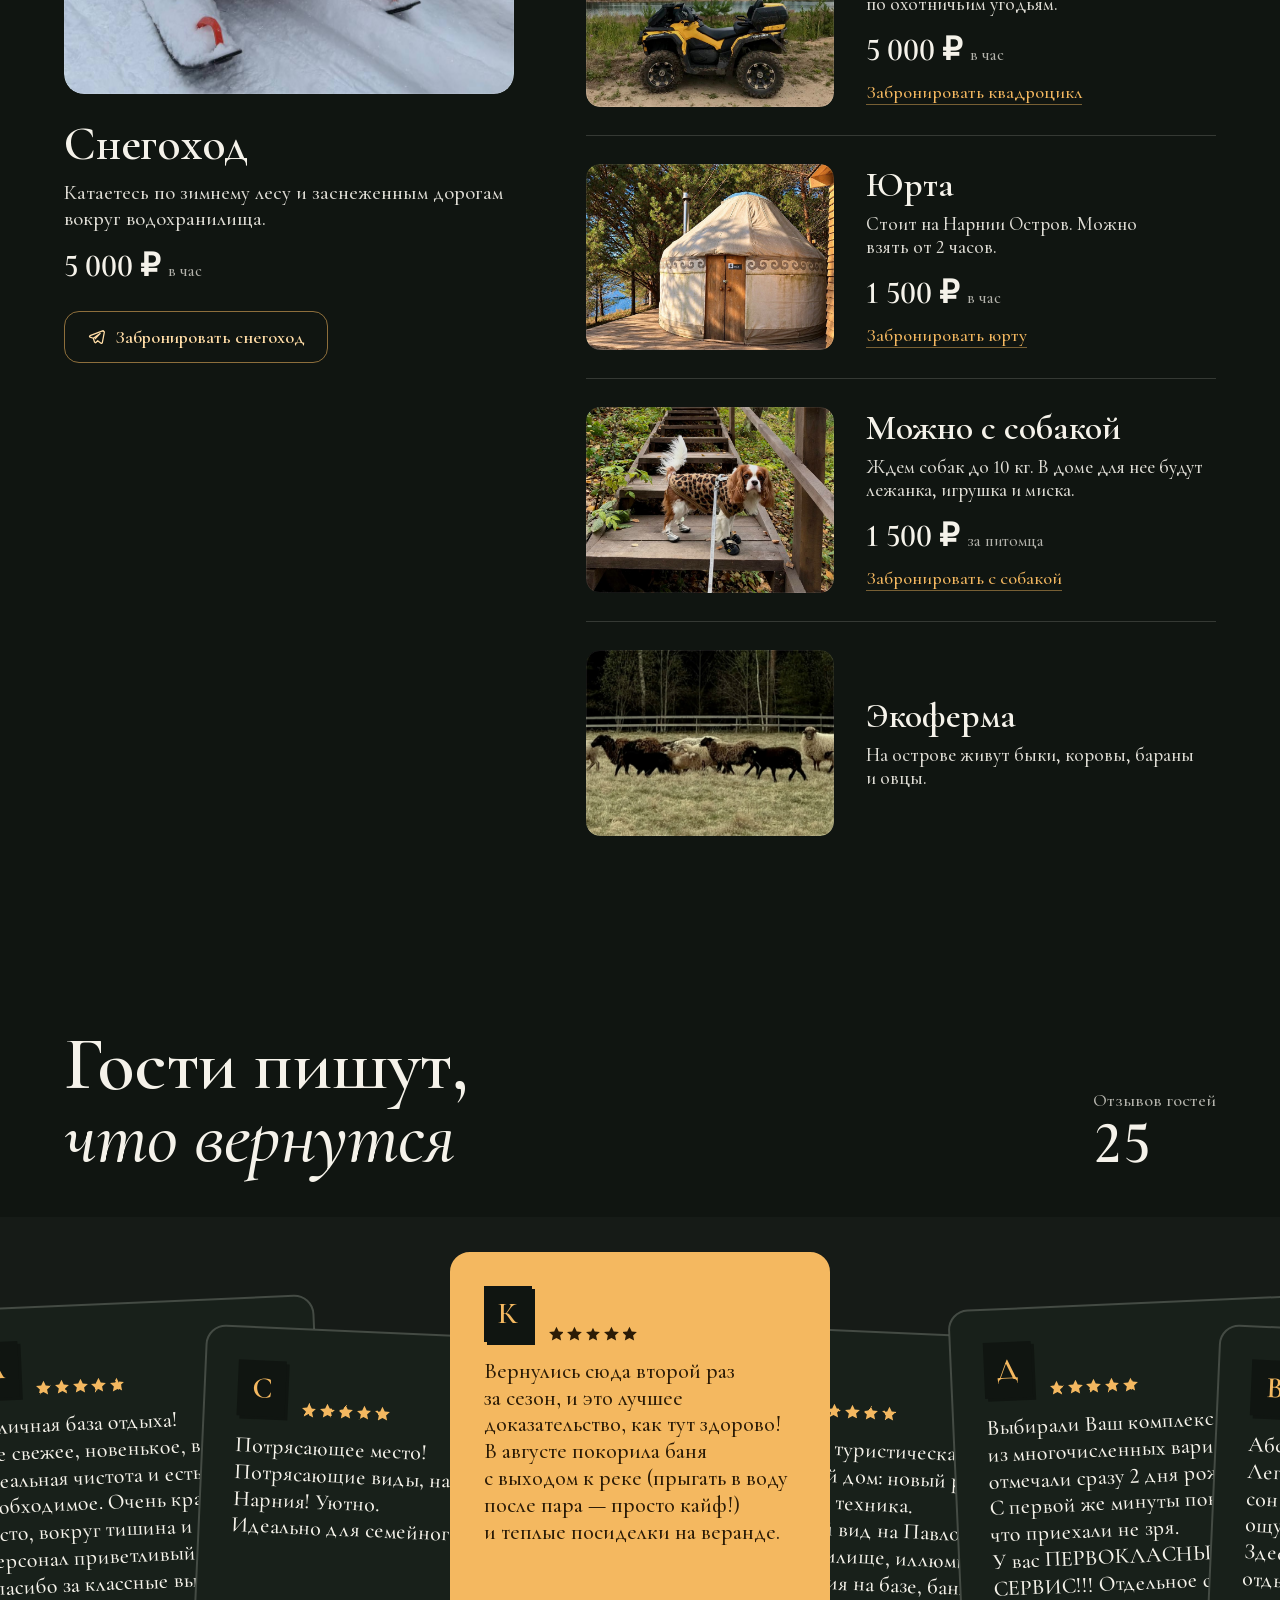
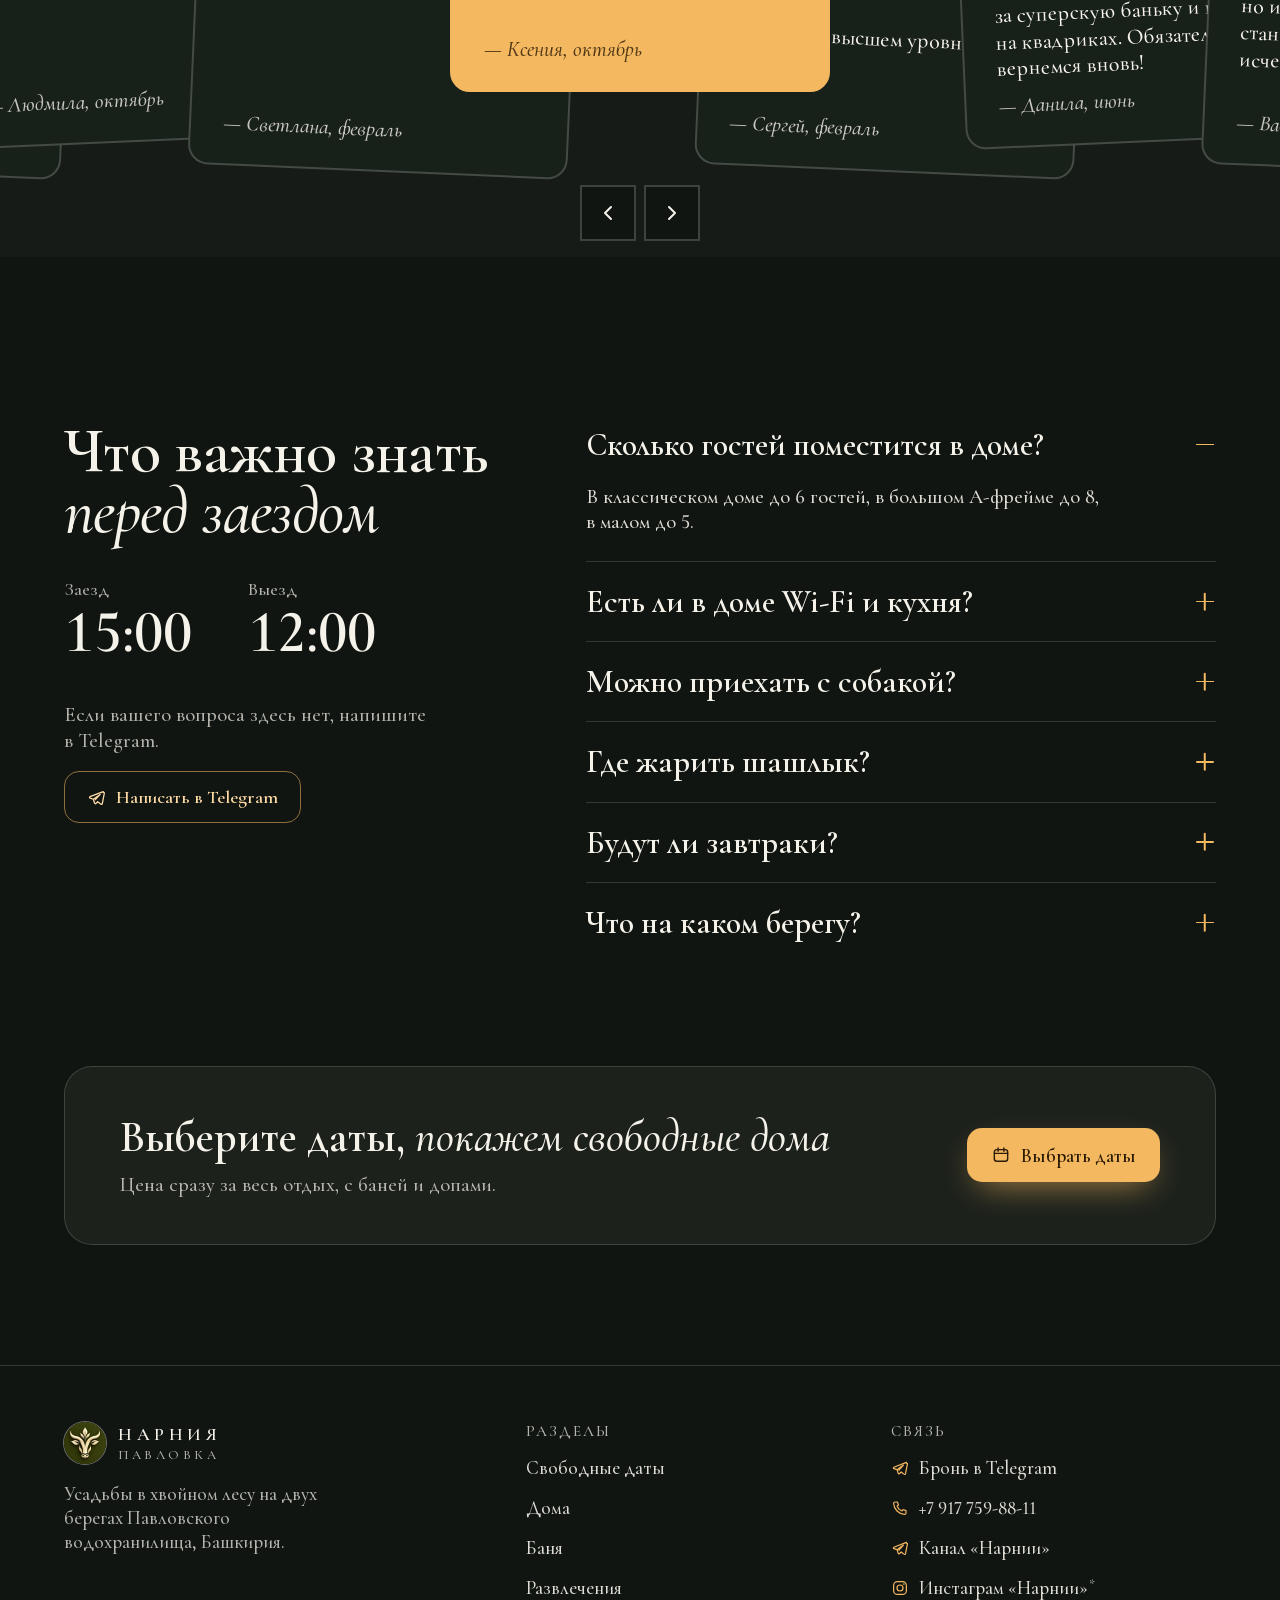
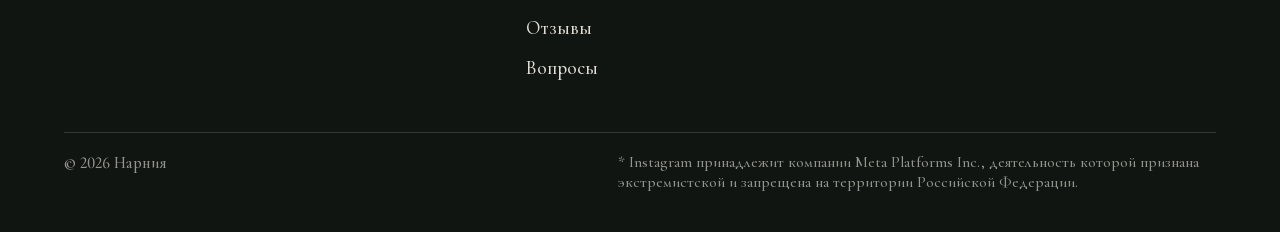
==== commit 5614eb1c: "Ковчег: один фасад, добавлены кухня-гостиная и спальня Co-Authored-By: Claude Opus 5.5 <noreply@anth" ====
--- a/index.html
+++ b/index.html
@@ -1410,8 +1410,8 @@
   </article>
   <article class="home home-soon" id="kovcheg">
     <div class="gal">
-      <div class="gal-main"><img src="kovcheg-1.jpg" alt="Отель «Ковчег» в зимнем лесу, вечером свет в окнах" loading="lazy"><span class="gal-count">1 / 3</span></div>
-      <div class="gal-thumbs"><button class="thumb" type="button" data-src="kovcheg-1.jpg" data-alt="Отель «Ковчег» в зимнем лесу, вечером свет в окнах" aria-label="Фото 1 из 3" aria-current="true"><img src="kovcheg-1.jpg" alt="" loading="lazy"></button><button class="thumb" type="button" data-src="kovcheg-2.jpg" data-alt="Двухэтажный «Ковчег» с балконами вдоль номеров" aria-label="Фото 2 из 3"><img src="kovcheg-2.jpg" alt="" loading="lazy"></button><button class="thumb" type="button" data-src="kovcheg-nomer.jpg" data-alt="Номер сверху: кухня-гостиная с диваном, санузел и спальня" aria-label="Фото 3 из 3"><img src="kovcheg-nomer.jpg" alt="" loading="lazy"></button></div>
+      <div class="gal-main"><img src="kovcheg-1.jpg" alt="Отель «Ковчег» в зимнем лесу, вечером свет в окнах" loading="lazy"><span class="gal-count">1 / 4</span></div>
+      <div class="gal-thumbs"><button class="thumb" type="button" data-src="kovcheg-1.jpg" data-alt="Отель «Ковчег» в зимнем лесу, вечером свет в окнах" aria-label="Фото 1 из 4" aria-current="true"><img src="kovcheg-1.jpg" alt="" loading="lazy"></button><button class="thumb" type="button" data-src="kovcheg-zal.jpg" data-alt="Кухня-гостиная: диван, обеденный стол, телевизор и выход на балкон" aria-label="Фото 2 из 4"><img src="kovcheg-zal.jpg" alt="" loading="lazy"></button><button class="thumb" type="button" data-src="kovcheg-spalnya.jpg" data-alt="Спальня с двуспальной кроватью и окном на зимний лес" aria-label="Фото 3 из 4"><img src="kovcheg-spalnya.jpg" alt="" loading="lazy"></button><button class="thumb" type="button" data-src="kovcheg-nomer.jpg" data-alt="Номер сверху: кухня-гостиная с диваном, санузел и спальня" aria-label="Фото 4 из 4"><img src="kovcheg-nomer.jpg" alt="" loading="lazy"></button></div>
     </div>
     <div class="info">
       <p class="soon">Откроется 15&nbsp;декабря</p>
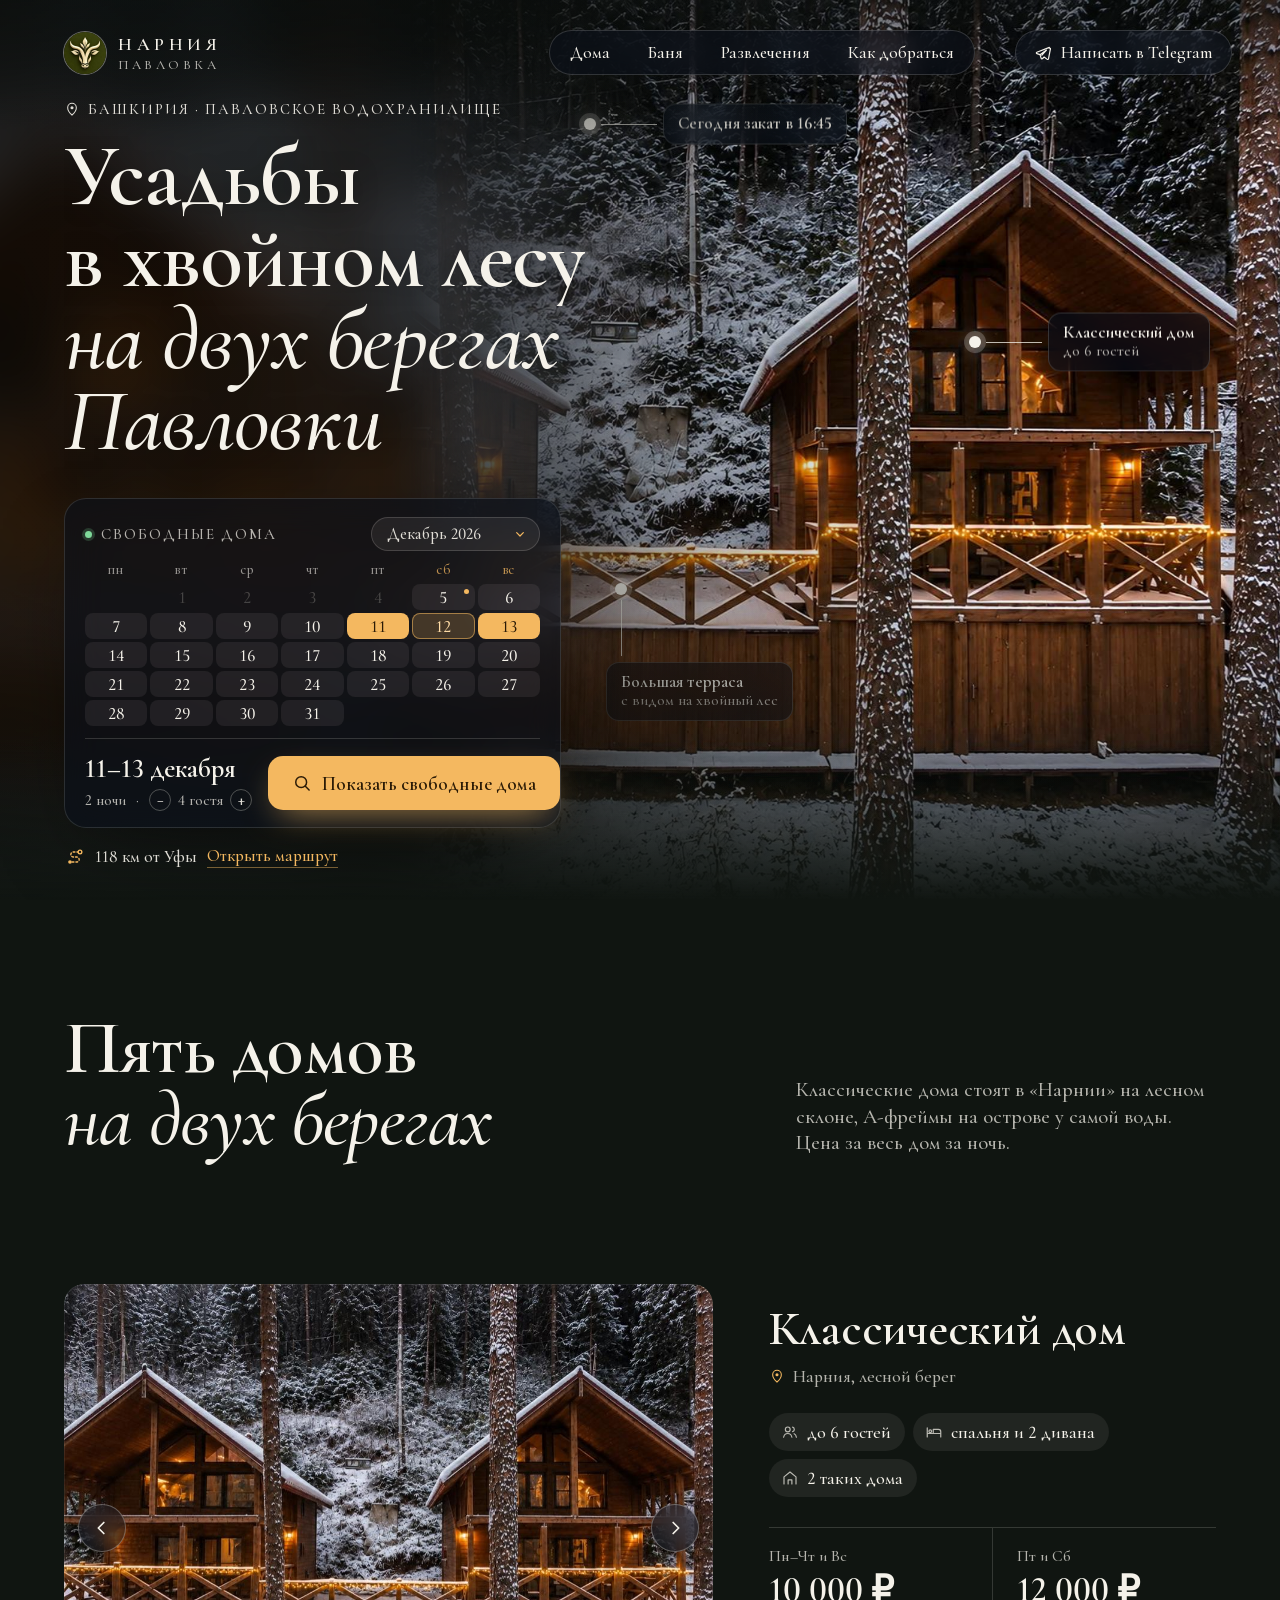
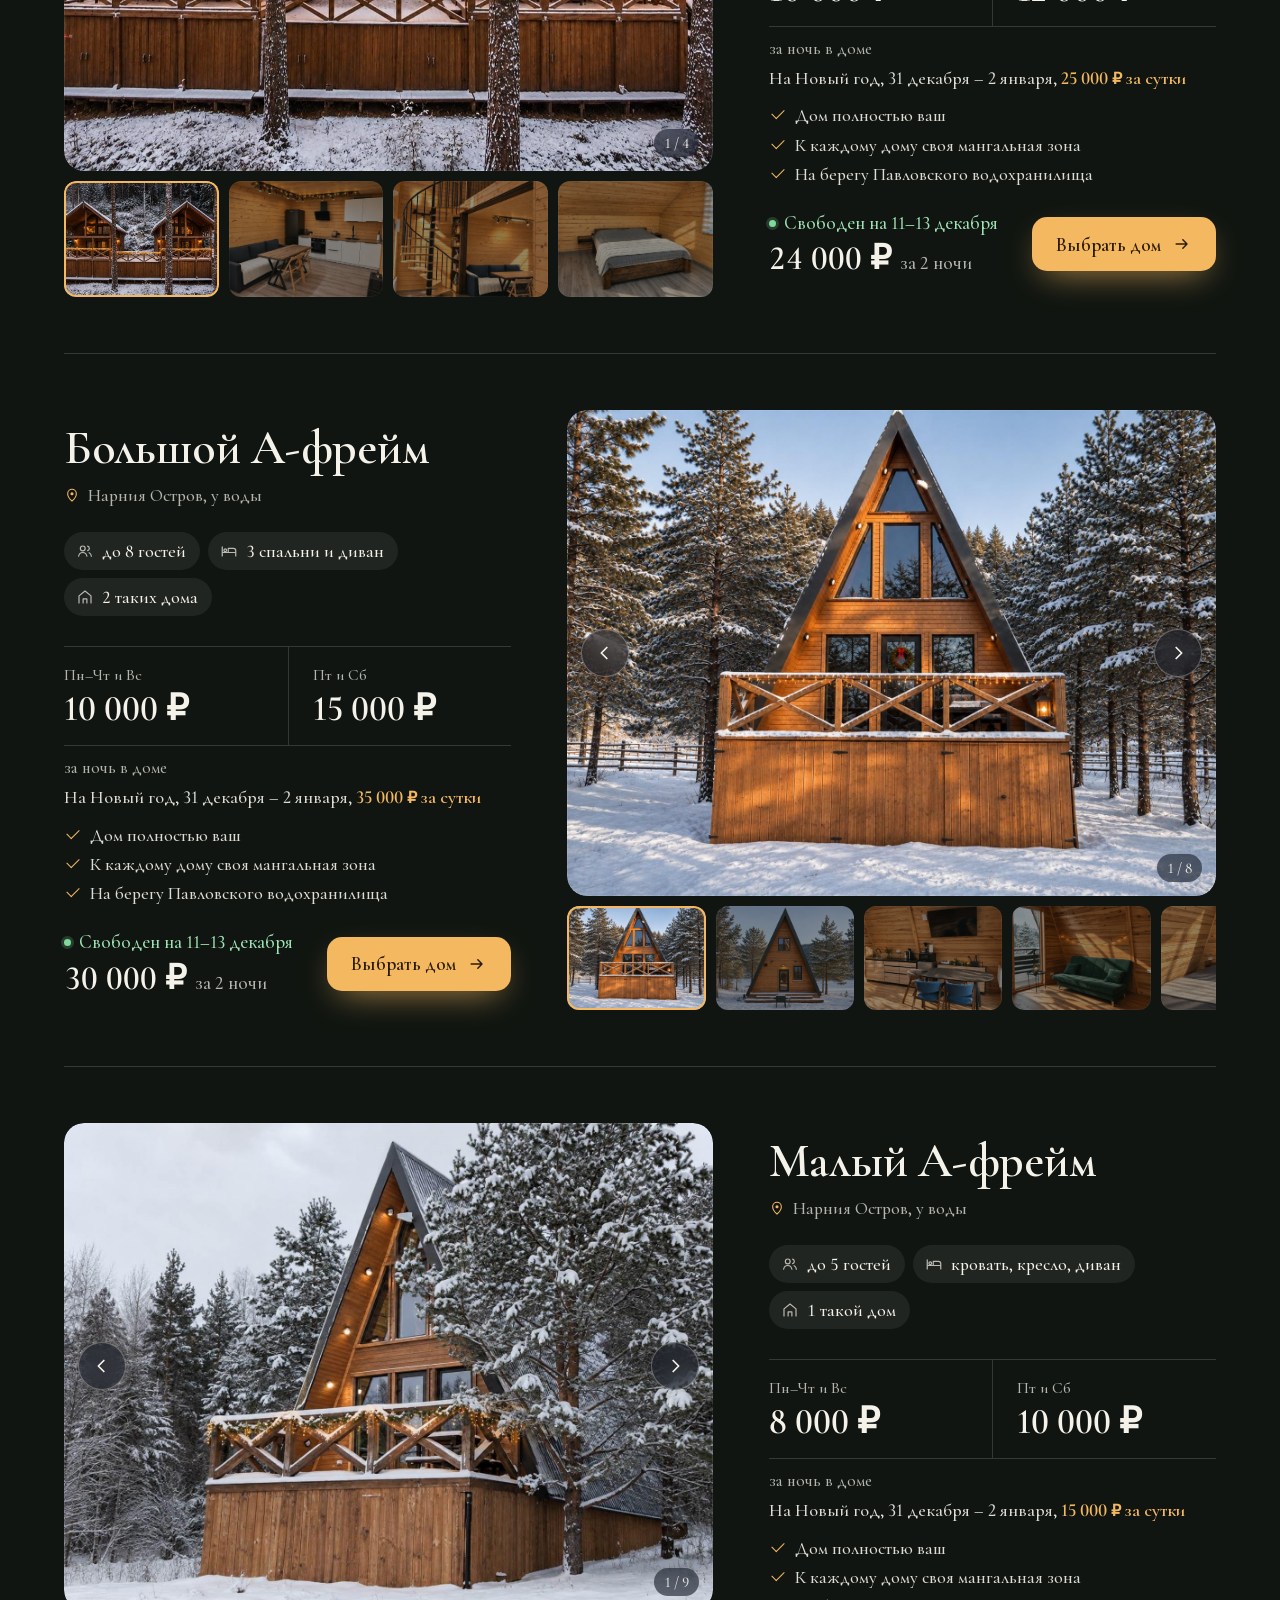
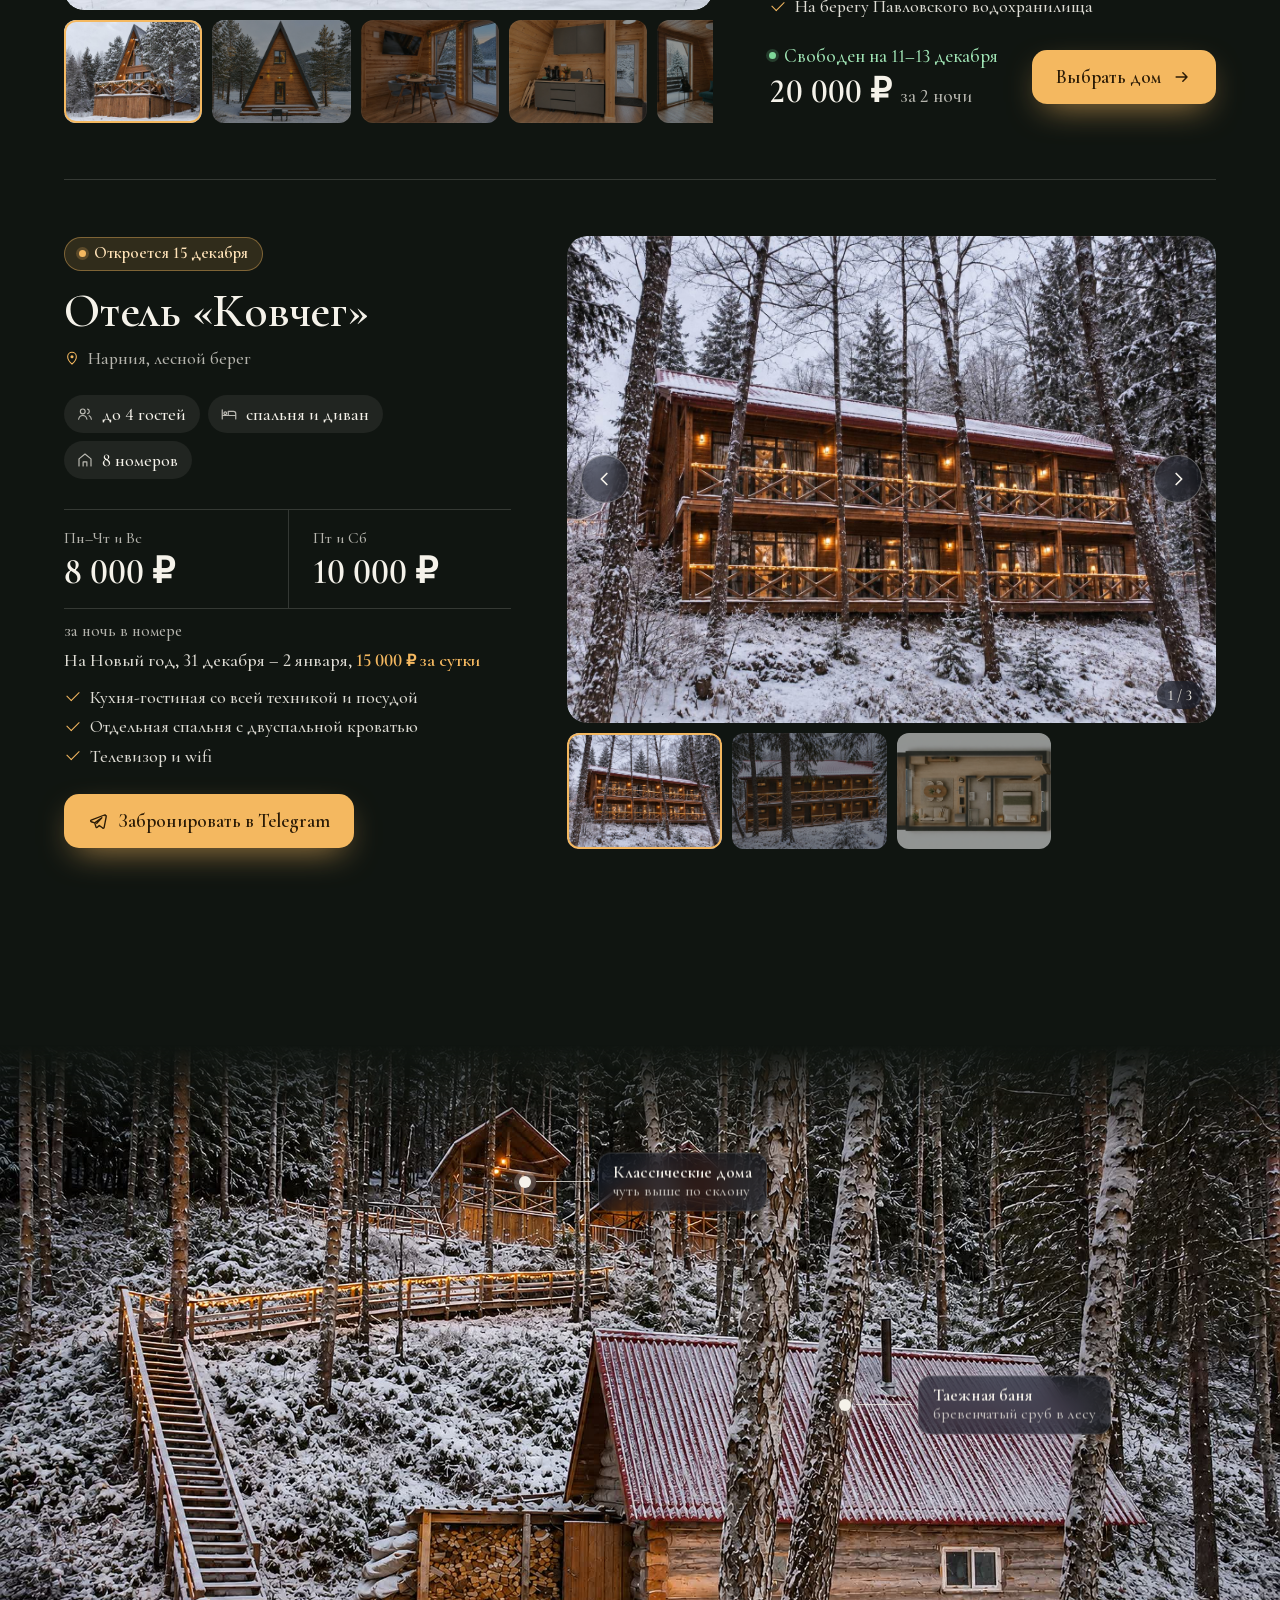
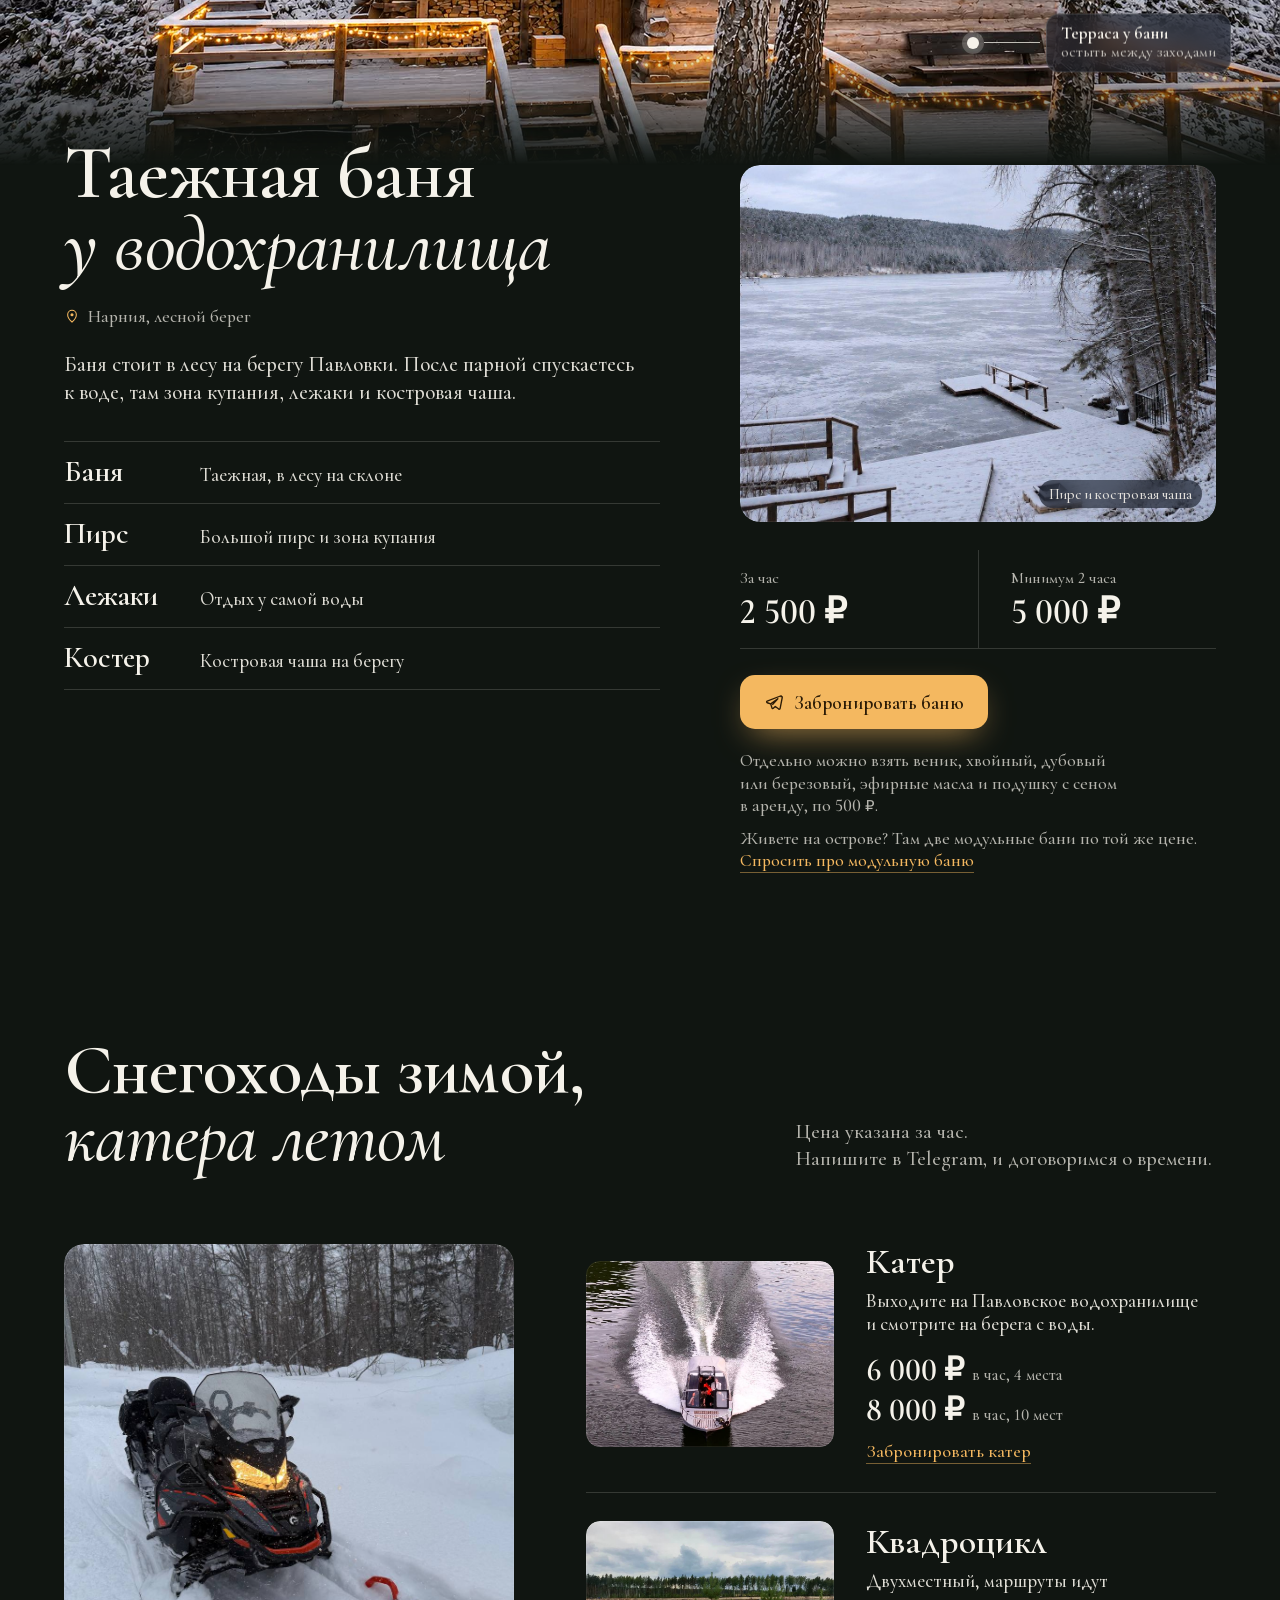
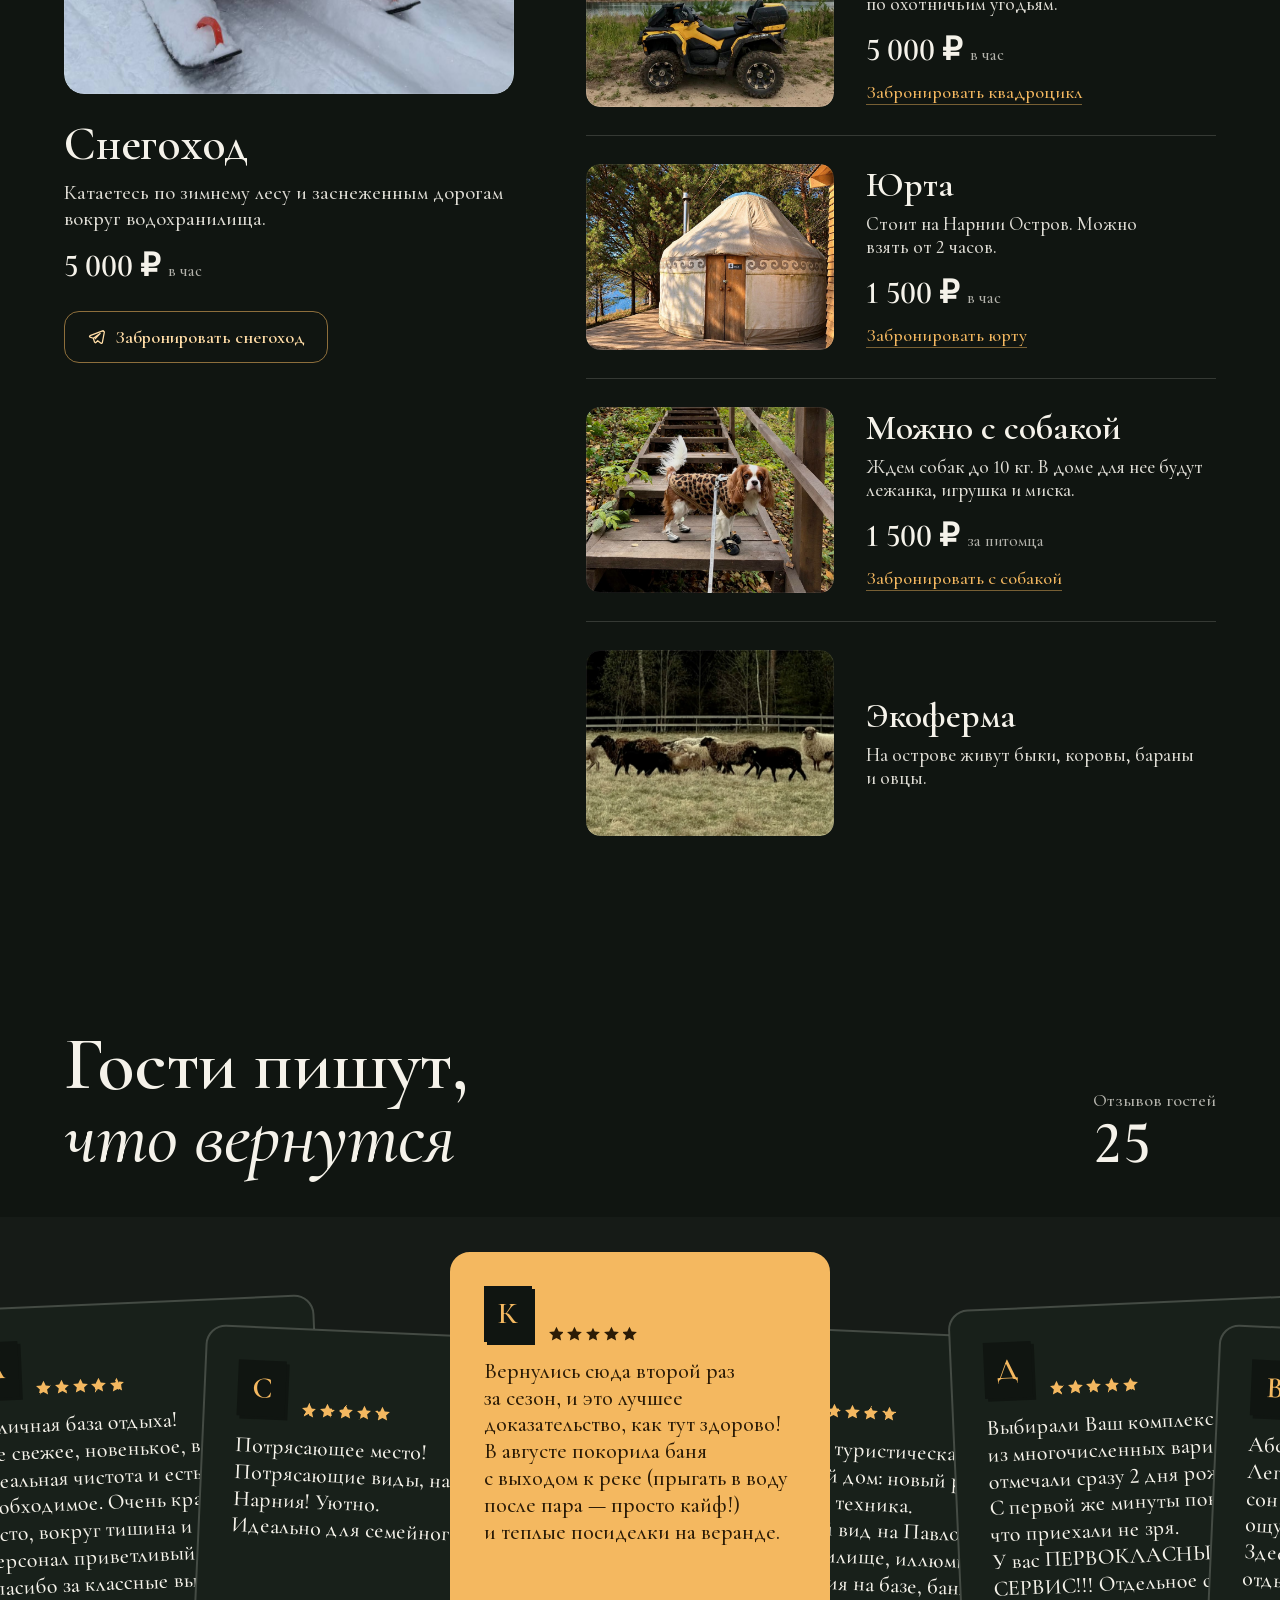
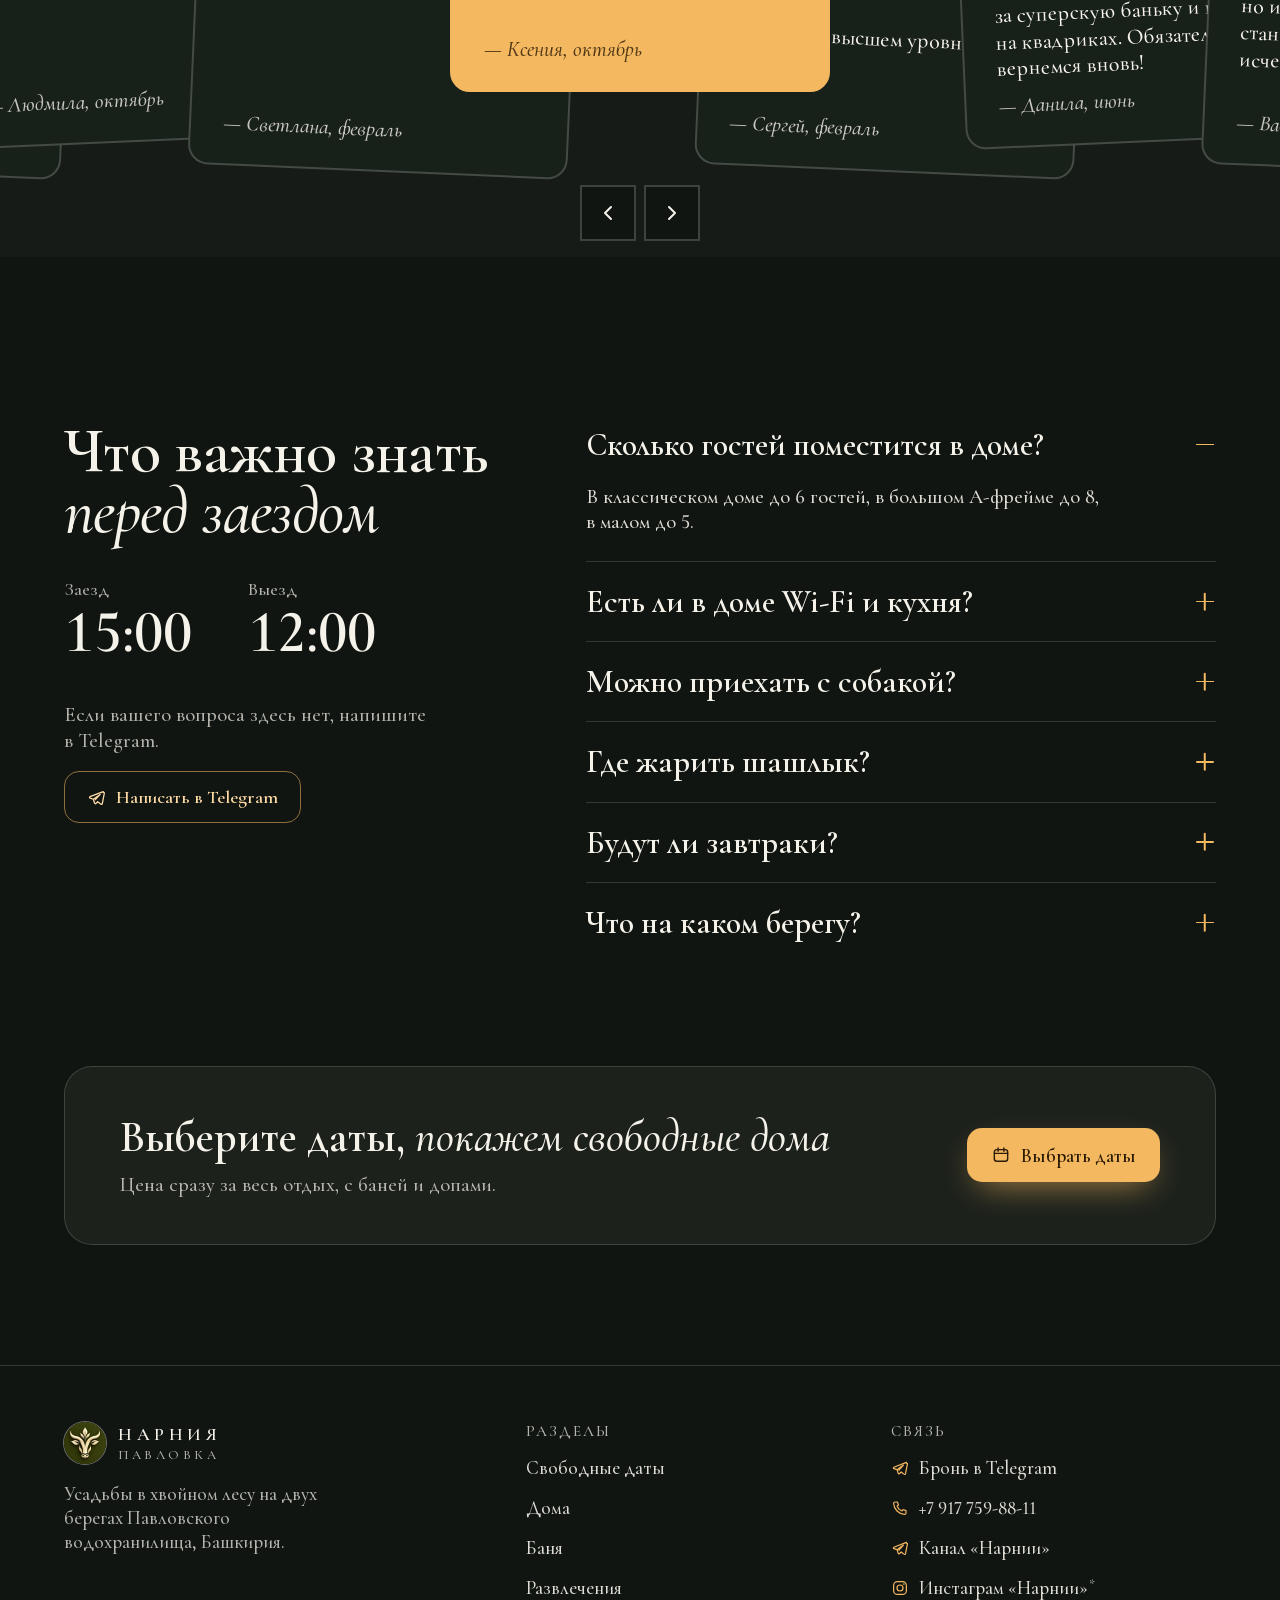
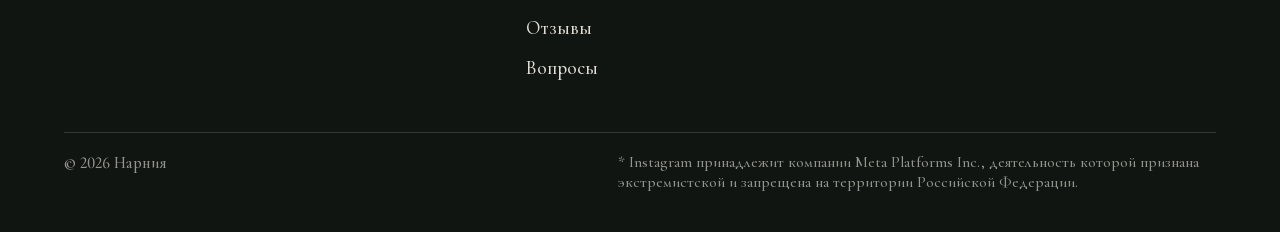
==== commit c47c15a7: "Ковчег: 3 фото — фасад, задний план, номер сверху (Юра и Аделия 25 ноя) Co-Authored-By: Claude Opus " ====
--- a/index.html
+++ b/index.html
@@ -1410,8 +1410,8 @@
   </article>
   <article class="home home-soon" id="kovcheg">
     <div class="gal">
-      <div class="gal-main"><img src="kovcheg-1.jpg" alt="Отель «Ковчег» в зимнем лесу, вечером свет в окнах" loading="lazy"><span class="gal-count">1 / 4</span></div>
-      <div class="gal-thumbs"><button class="thumb" type="button" data-src="kovcheg-1.jpg" data-alt="Отель «Ковчег» в зимнем лесу, вечером свет в окнах" aria-label="Фото 1 из 4" aria-current="true"><img src="kovcheg-1.jpg" alt="" loading="lazy"></button><button class="thumb" type="button" data-src="kovcheg-zal.jpg" data-alt="Кухня-гостиная: диван, обеденный стол, телевизор и выход на балкон" aria-label="Фото 2 из 4"><img src="kovcheg-zal.jpg" alt="" loading="lazy"></button><button class="thumb" type="button" data-src="kovcheg-spalnya.jpg" data-alt="Спальня с двуспальной кроватью и окном на зимний лес" aria-label="Фото 3 из 4"><img src="kovcheg-spalnya.jpg" alt="" loading="lazy"></button><button class="thumb" type="button" data-src="kovcheg-nomer.jpg" data-alt="Номер сверху: кухня-гостиная с диваном, санузел и спальня" aria-label="Фото 4 из 4"><img src="kovcheg-nomer.jpg" alt="" loading="lazy"></button></div>
+      <div class="gal-main"><img src="kovcheg-1.jpg" alt="Отель «Ковчег» в зимнем лесу, вечером свет в окнах" loading="lazy"><span class="gal-count">1 / 3</span></div>
+      <div class="gal-thumbs"><button class="thumb" type="button" data-src="kovcheg-1.jpg" data-alt="Отель «Ковчег» в зимнем лесу, вечером свет в окнах" aria-label="Фото 1 из 3" aria-current="true"><img src="kovcheg-1.jpg" alt="" loading="lazy"></button><button class="thumb" type="button" data-src="kovcheg-2.jpg" data-alt="«Ковчег» с другой стороны, балконы вдоль номеров" aria-label="Фото 2 из 3"><img src="kovcheg-2.jpg" alt="" loading="lazy"></button><button class="thumb" type="button" data-src="kovcheg-nomer.jpg" data-alt="Номер сверху: кухня-гостиная с диваном, санузел и спальня" aria-label="Фото 3 из 3"><img src="kovcheg-nomer.jpg" alt="" loading="lazy"></button></div>
     </div>
     <div class="info">
       <p class="soon">Откроется 15&nbsp;декабря</p>
